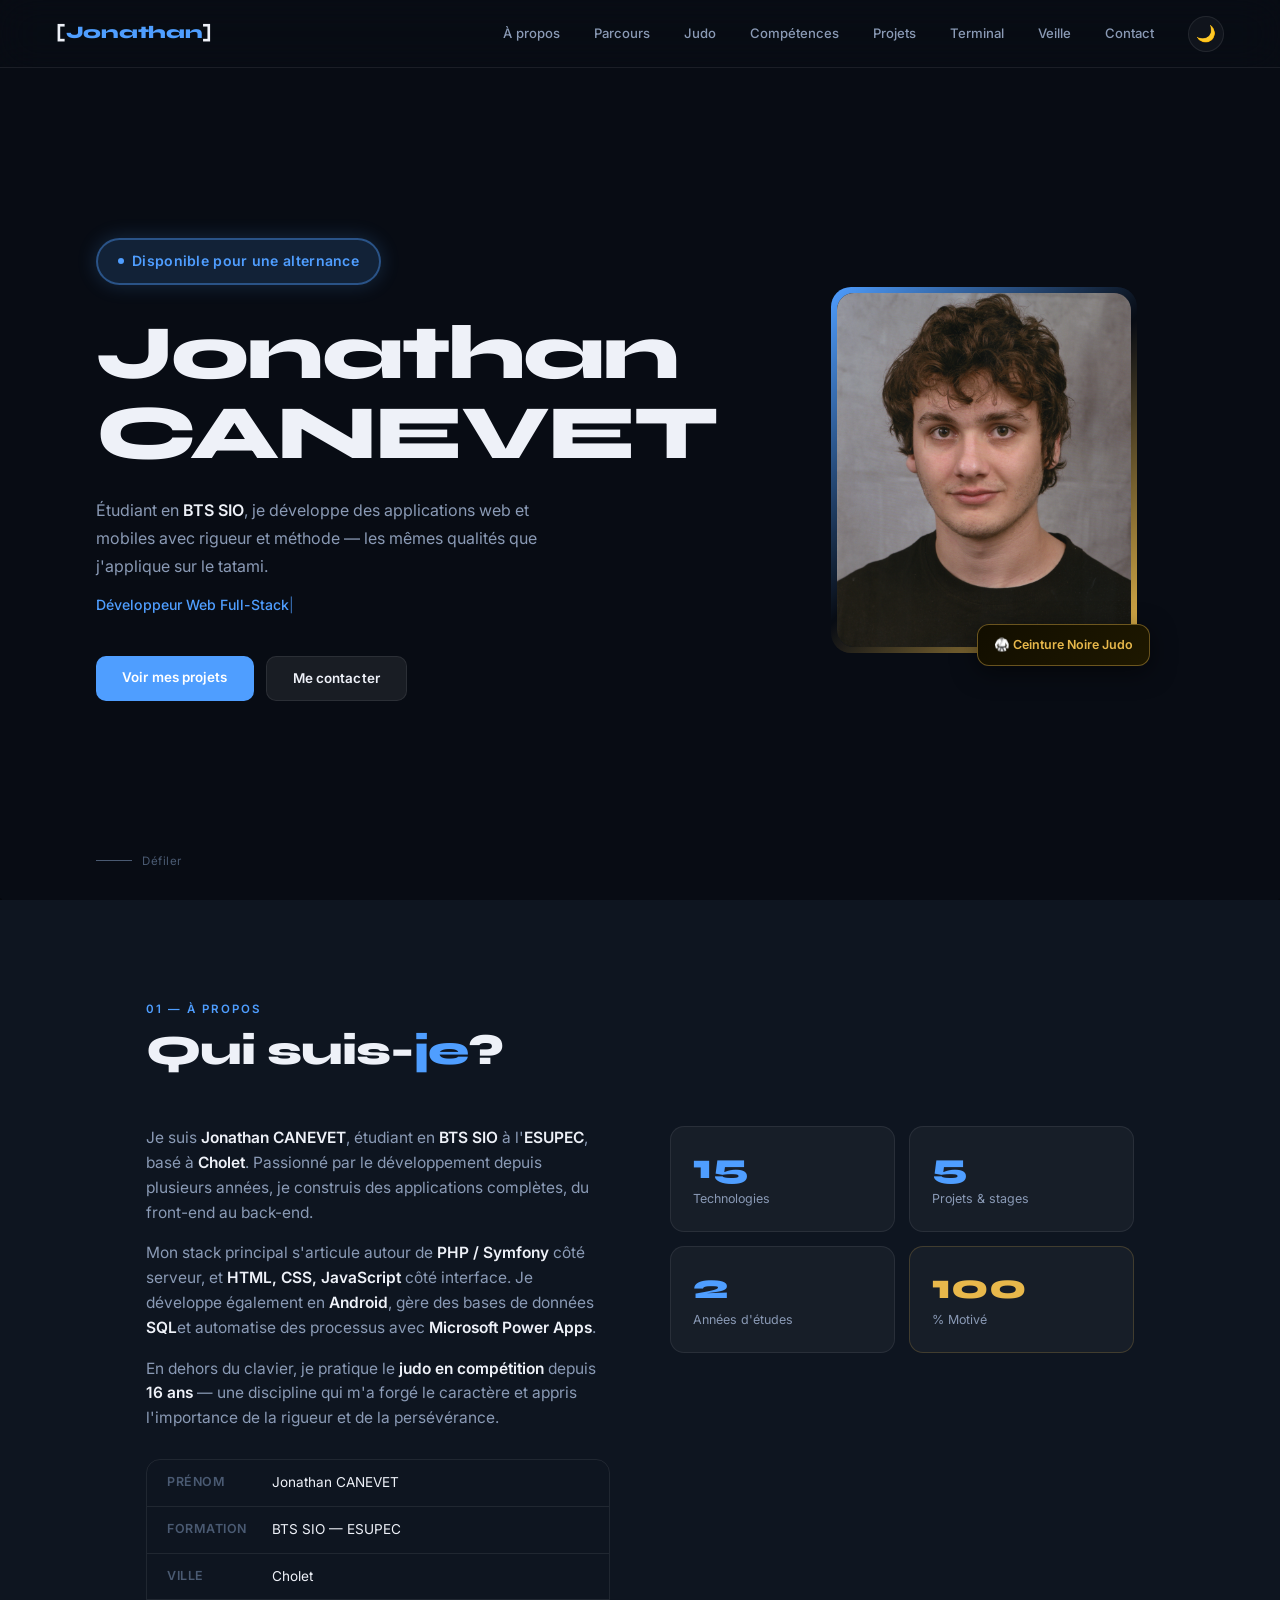
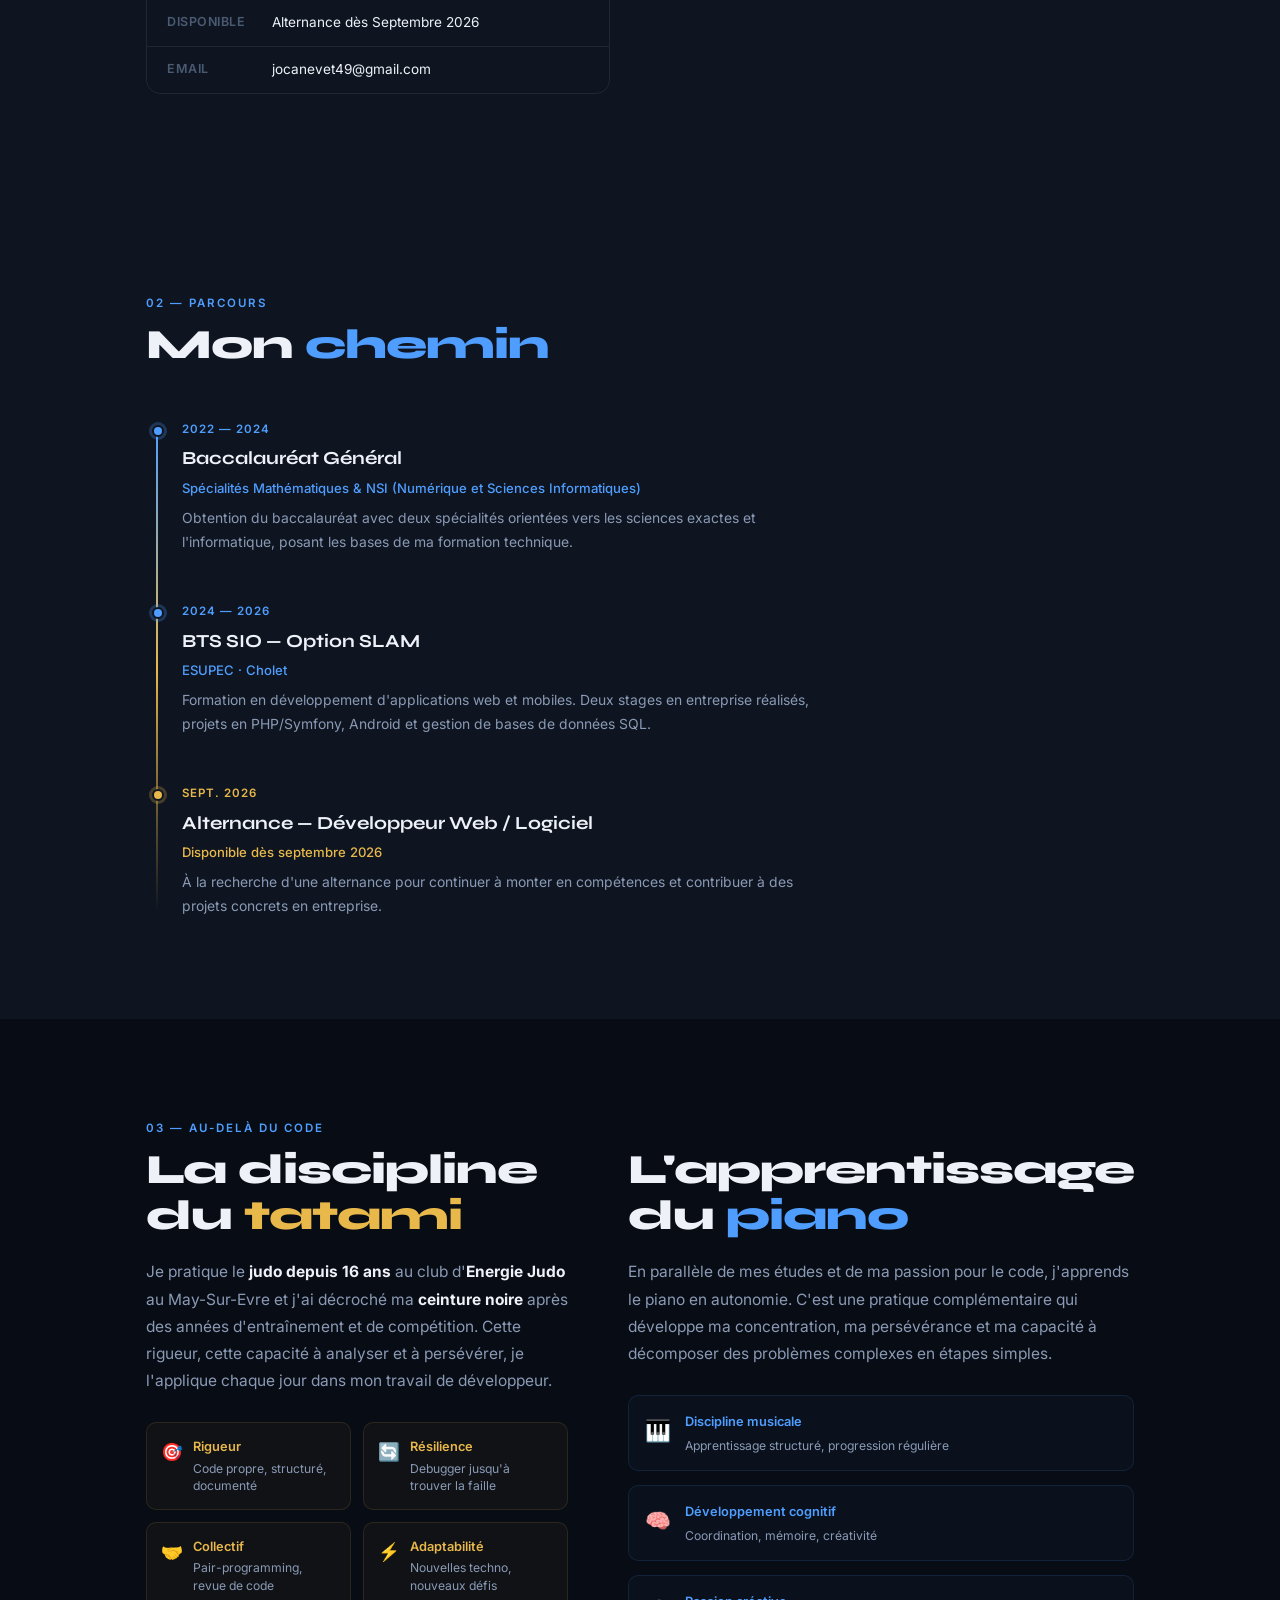
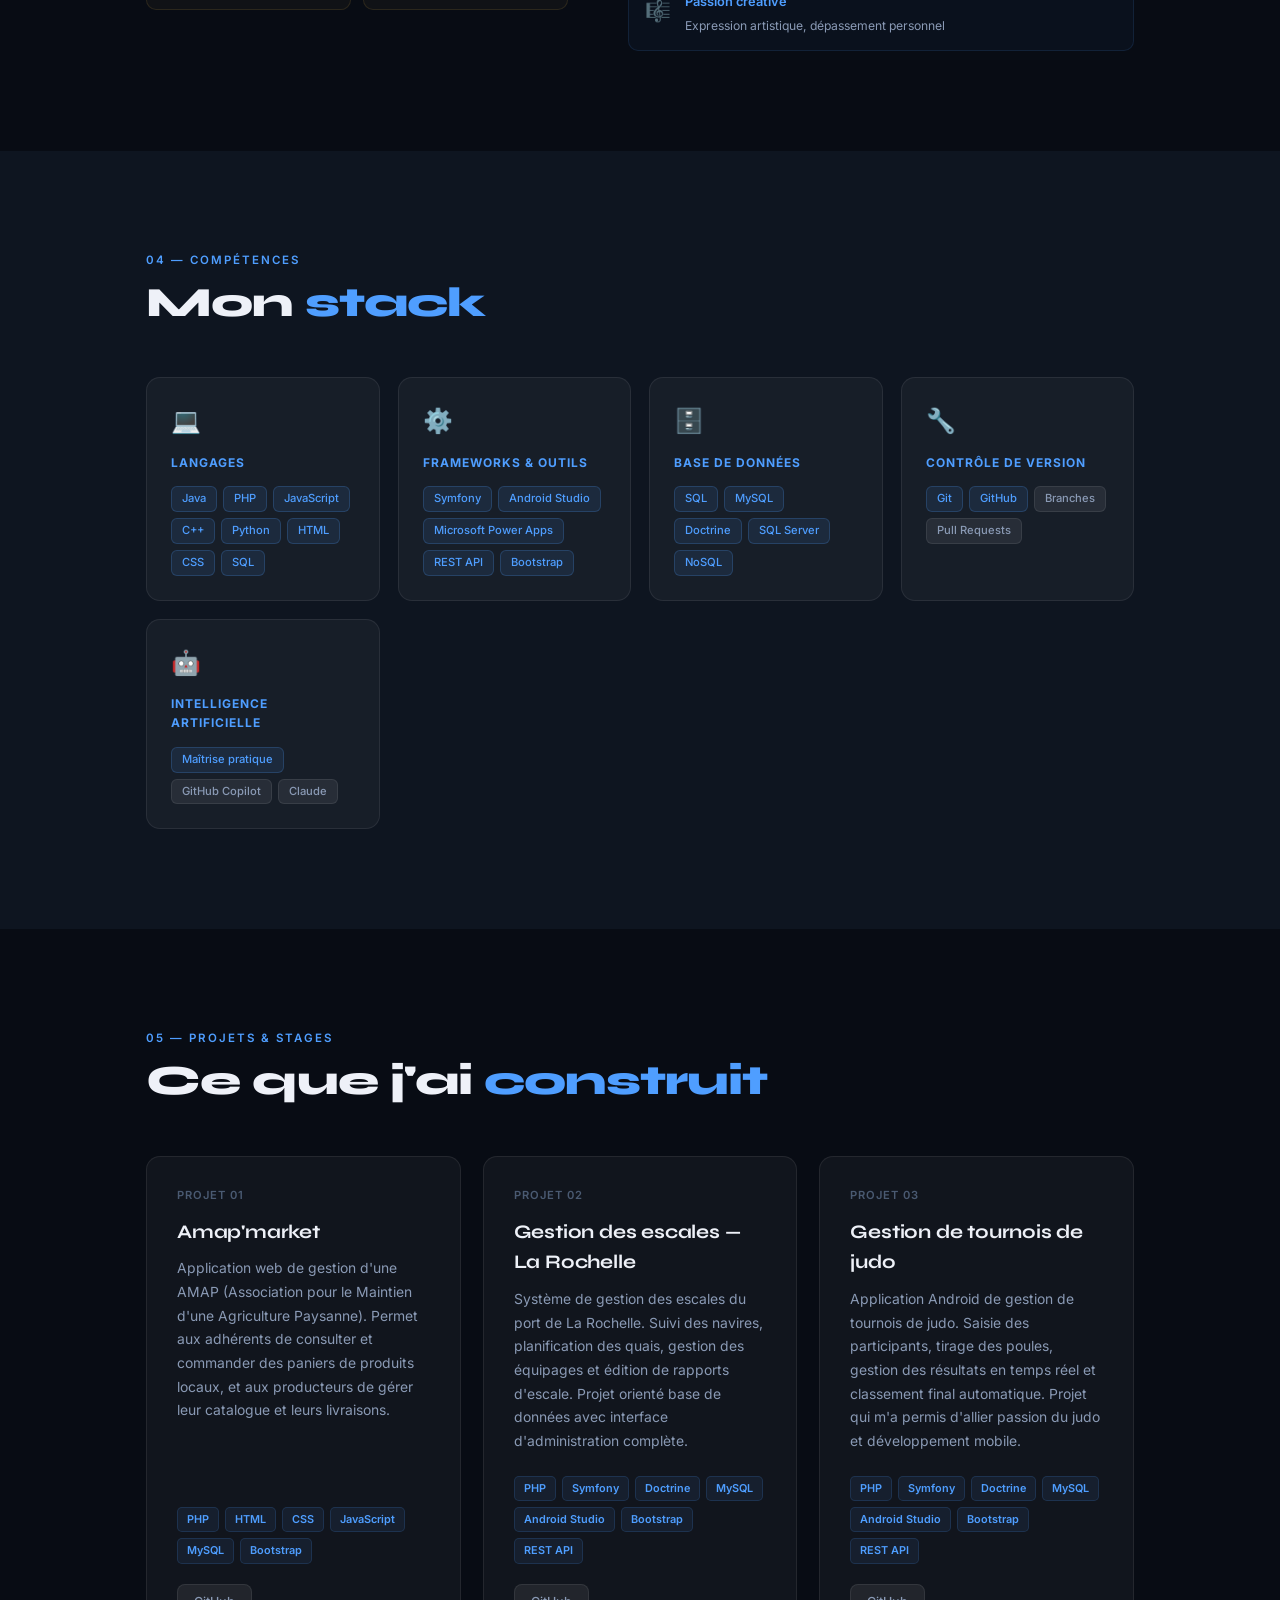
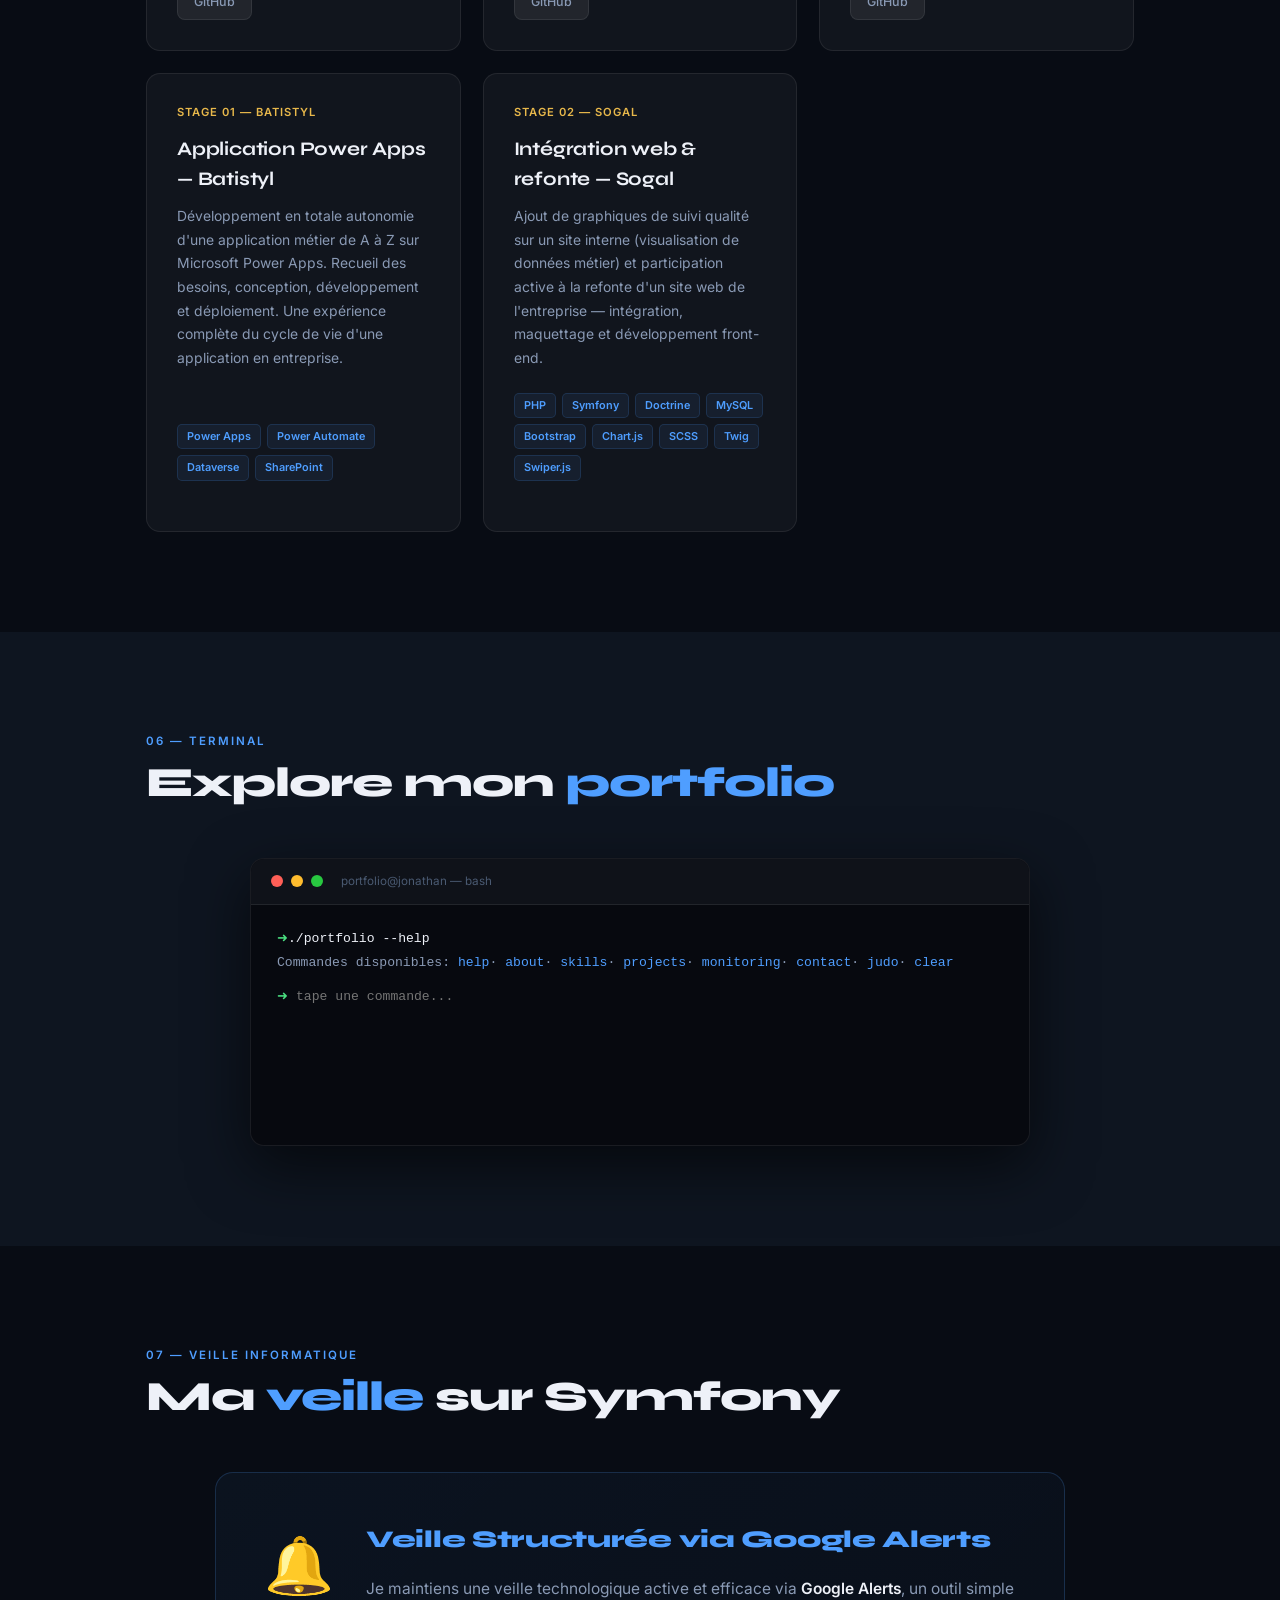
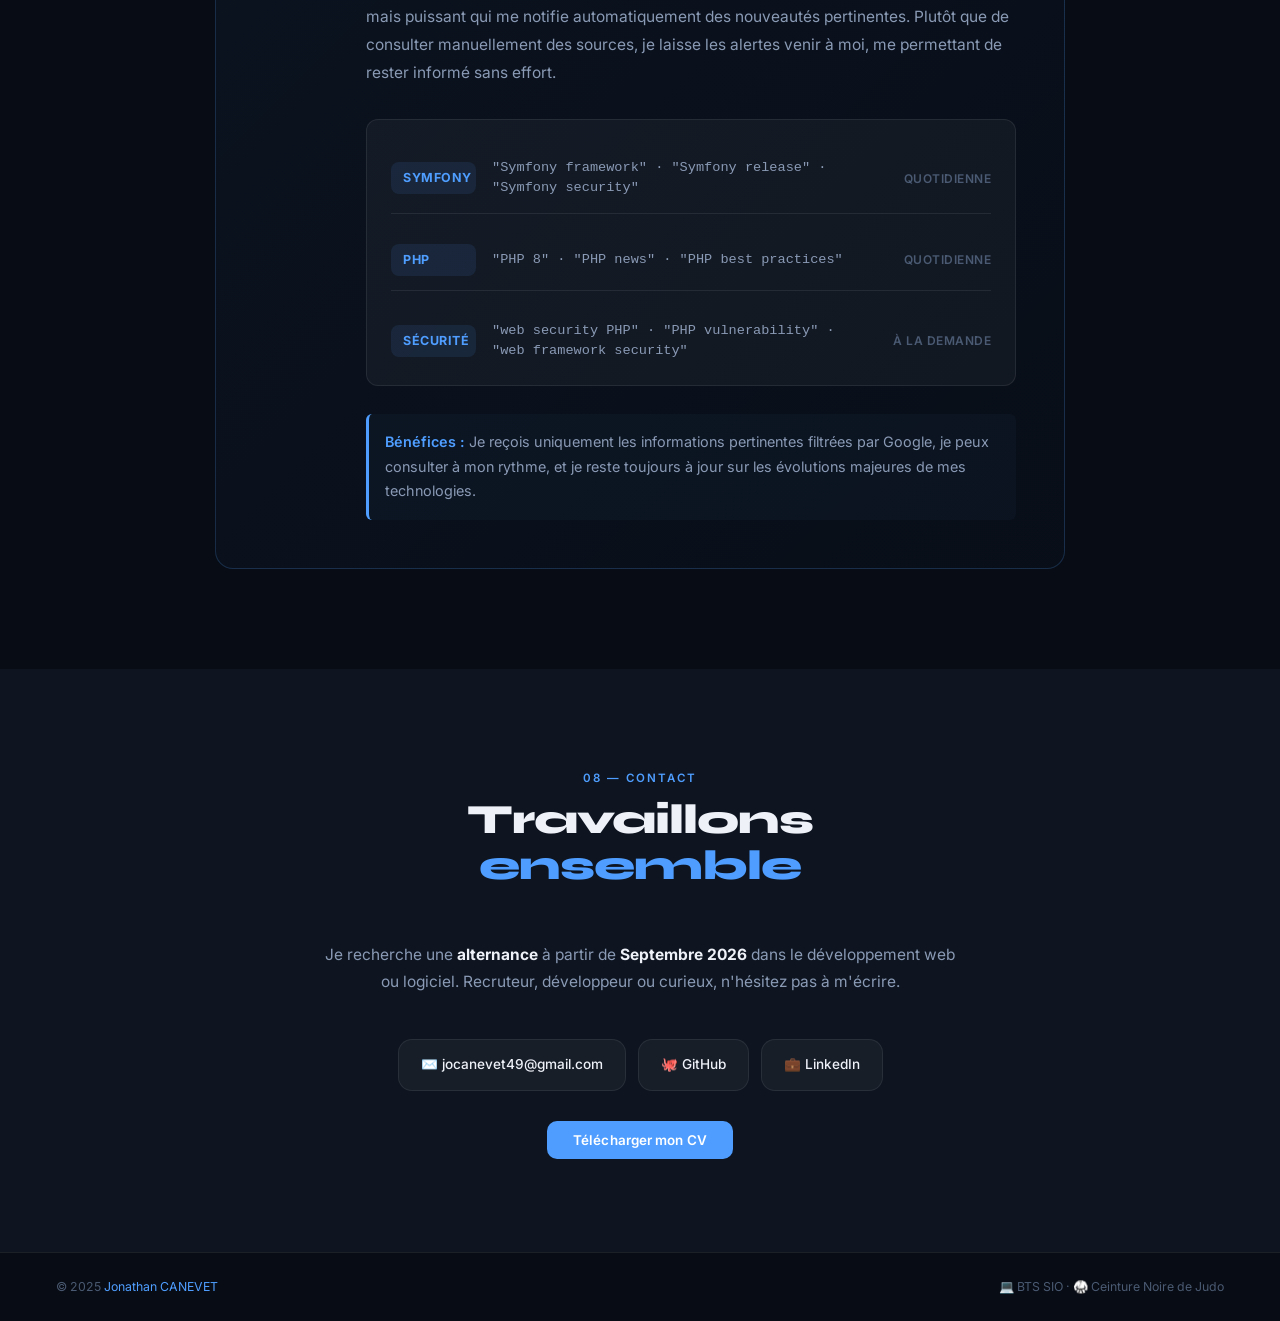
==== index.html @ 1fac6f50 "After Claude Code" ====
<!DOCTYPE html>
<html lang="fr" data-theme="dark">

<head>
    <meta charset="UTF-8" />
    <meta name="viewport" content="width=device-width, initial-scale=1.0" />
    <title>Jonathan CANEVET — Portfolio</title>
    <link href="https://fonts.googleapis.com/css2?family=Inter:wght@300;400;500;600&family=Syne:wght@600;700;800&display=swap" rel="stylesheet" />
    <link rel="stylesheet" href="style.css">
</head>

<body><canvas id="bg-canvas"></canvas>
    <!-- NAV -->
    <nav>
        <div class="nav-logo">[<em>Jonathan</em>]</div>
        <div class="nav-links"><a href="#about">À propos</a><a href="#parcours">Parcours</a><a href="#judo">Judo</a><a href="#skills">Compétences</a><a href="#projects">Projets</a><a href="#terminal">Terminal</a><a href="#veille">Veille</a><a href="#contact">Contact</a><button id="theme-btn" title="Changer le thème">🌙</button></div>
    </nav>
    <!-- HERO -->
    <section id="hero">
        <div class="hero-left">
            <div class="hero-badge"><span class="badge-dot"></span>Disponible pour une alternance </div>
            <h1 class="hero-name">Jonathan<br>CANEVET</h1>
            <p class="hero-desc">Étudiant en <strong>BTS SIO</strong>, je développe des applications web et mobiles avec rigueur et méthode — les mêmes qualités que j'applique sur le tatami.
            </p>
            <p class="hero-role"><span id="typewriter"></span><span style="color:var(--accent);opacity:.7">|</span></p>
            <div class="hero-cta"><a href="#projects" class="btn btn-primary">Voir mes projets</a><a href="#contact" class="btn btn-ghost">Me contacter</a></div>
        </div>
        <div class="hero-right">
            <div class="photo-frame">
                <div class="photo-glow"></div>
                <div class="photo-inner">
                    <img src="photo_index.png" alt="Jonathan CANEVET" style="width:100%; height:100%; object-fit:cover; border-radius:14px;">
                </div>
                <div class="judo-float">
                    <span class="judo-float-text">🥋 Ceinture Noire Judo</span>
                </div>
            </div>
        </div>
        <div class="hero-scroll">
            <div class="scroll-bar"></div><span>Défiler</span></div>
    </section>
    <!-- ABOUT -->
    <section id="about">
        <div class="section-wrap">
            <p class="s-label reveal">01 — À propos</p>
            <h2 class="s-title reveal">Qui suis-<em>je</em>?</h2>
            <div class="about-grid">
                <div class="about-text reveal">
                    <p>Je suis <strong>Jonathan CANEVET</strong>, étudiant en <strong>BTS SIO</strong> à l'<strong>ESUPEC</strong>, basé à <strong>Cholet</strong>. Passionné par le développement depuis plusieurs années, je construis des applications complètes,
                        du front-end au back-end. </p>
                    <p>Mon stack principal s'articule autour de <strong>PHP / Symfony</strong> côté serveur, et <strong>HTML, CSS, JavaScript</strong> côté interface. Je développe également en
                        <strong>Android</strong>, gère des bases de données <strong>SQL</strong>et automatise des processus avec <strong>Microsoft Power Apps</strong>. </p>
                    <p>En dehors du clavier, je pratique le <strong>judo en compétition</strong> depuis <strong>16 ans</strong> — une discipline qui m'a forgé le caractère et appris l'importance de la rigueur et de la persévérance. </p>
                    <div class="info-table">
                        <div class="info-row"><span class="info-k">Prénom</span><span class="info-v">Jonathan CANEVET</span></div>
                        <div class="info-row"><span class="info-k">Formation</span><span class="info-v">BTS SIO — ESUPEC</span></div>
                        <div class="info-row"><span class="info-k">Ville</span><span class="info-v">Cholet</span></div>
                        <div class="info-row"><span class="info-k">Disponible</span><span class="info-v">Alternance dès Septembre 2026</span></div>
                        <div class="info-row"><span class="info-k">Email</span><span class="info-v">jocanevet49@gmail.com</span></div>
                    </div>
                </div>
                <div class="stats-grid reveal d2">
                    <div class="stat-card">
                        <div class="stat-n" data-count="15">0</div>
                        <div class="stat-l">Technologies</div>
                    </div>
                    <div class="stat-card">
                        <div class="stat-n" data-count="5">0</div>
                        <div class="stat-l">Projets & stages</div>
                    </div>
                    <div class="stat-card">
                        <div class="stat-n" data-count="2">0</div>
                        <div class="stat-l">Années d'études</div>
                    </div>
                    <div class="stat-card" style="border-color:rgba(232,184,75,.2)">
                        <div class="stat-n" style="color:var(--judo)" data-count="100">0</div>
                        <div class="stat-l">% Motivé</div>
                    </div>
                </div>
            </div>
        </div>
    </section>
    <!-- PARCOURS -->
    <section id="parcours">
        <div class="section-wrap">
            <p class="s-label reveal">02 — Parcours</p>
            <h2 class="s-title reveal">Mon <em>chemin</em></h2>
            <div class="timeline">
                <div class="tl-item reveal">
                    <div class="tl-dot"></div>
                    <div class="tl-date">2022 — 2024</div>
                    <div class="tl-content">
                        <div class="tl-title">Baccalauréat Général</div>
                        <div class="tl-sub">Spécialités Mathématiques &amp; NSI (Numérique et Sciences Informatiques)</div>
                        <div class="tl-desc">Obtention du baccalauréat avec deux spécialités orientées vers les sciences exactes et l'informatique, posant les bases de ma formation technique.</div>
                    </div>
                </div>
                <div class="tl-item reveal d1">
                    <div class="tl-dot"></div>
                    <div class="tl-date">2024 — 2026</div>
                    <div class="tl-content">
                        <div class="tl-title">BTS SIO — Option SLAM</div>
                        <div class="tl-sub">ESUPEC · Cholet</div>
                        <div class="tl-desc">Formation en développement d'applications web et mobiles. Deux stages en entreprise réalisés, projets en PHP/Symfony, Android et gestion de bases de données SQL.</div>
                    </div>
                </div>
                <div class="tl-item reveal d2">
                    <div class="tl-dot tl-dot-future"></div>
                    <div class="tl-date">Sept. 2026</div>
                    <div class="tl-content">
                        <div class="tl-title">Alternance — Développeur Web / Logiciel</div>
                        <div class="tl-sub">Disponible dès septembre 2026</div>
                        <div class="tl-desc">À la recherche d'une alternance pour continuer à monter en compétences et contribuer à des projets concrets en entreprise.</div>
                    </div>
                </div>
            </div>
        </div>
    </section>
    <!-- JUDO -->
    <section id="judo">
        <div class="section-wrap">
            <p class="s-label reveal">03 — Au-delà du code</p>
            <div class="judo-grid">
                <div class="reveal">
                    <h2 class="s-title judo-s-title" style="margin-bottom:20px">La discipline<br>du <em>tatami</em></h2>
                    <p class="judo-desc">Je pratique le <strong>judo depuis 16 ans </strong>au club d'<strong>Energie Judo</strong> au May-Sur-Evre et j'ai décroché ma <strong>ceinture noire</strong> après des années d'entraînement et de compétition. Cette rigueur, cette capacité à analyser
                        et à persévérer, je l'applique chaque jour dans mon travail de développeur.
                    </p>
                    <div class="values-grid">
                        <div class="value-card"><span class="v-ico">🎯</span>
                            <div>
                                <div class="v-title">Rigueur</div>
                                <div class="v-text">Code propre, structuré, documenté
                                </div>
                            </div>
                        </div>
                        <div class="value-card"><span class="v-ico">🔄</span>
                            <div>
                                <div class="v-title">Résilience</div>
                                <div class="v-text">Debugger jusqu'à trouver la faille</div>
                            </div>
                        </div>
                        <div class="value-card"><span class="v-ico">🤝</span>
                            <div>
                                <div class="v-title">Collectif</div>
                                <div class="v-text">Pair-programming, revue de code</div>
                            </div>
                        </div>
                        <div class="value-card"><span class="v-ico">⚡</span>
                            <div>
                                <div class="v-title">Adaptabilité</div>
                                <div class="v-text">Nouvelles techno, nouveaux défis</div>
                            </div>
                        </div>
                    </div>
                </div>
                <div class="reveal d1">
                    <h3 class="piano-s-title">L'apprentissage<br>du <em>piano</em></h3>
                    <p class="piano-desc">En parallèle de mes études et de ma passion pour le code, j'apprends le piano en autonomie. C'est une pratique complémentaire qui développe ma concentration, ma persévérance et ma capacité à décomposer des problèmes complexes en étapes simples.</p>
                    <div class="piano-benefits">
                        <div class="piano-item">
                            <span class="piano-emoji">🎹</span>
                            <div>
                                <div class="piano-item-title">Discipline musicale</div>
                                <div class="piano-item-text">Apprentissage structuré, progression régulière</div>
                            </div>
                        </div>
                        <div class="piano-item">
                            <span class="piano-emoji">🧠</span>
                            <div>
                                <div class="piano-item-title">Développement cognitif</div>
                                <div class="piano-item-text">Coordination, mémoire, créativité</div>
                            </div>
                        </div>
                        <div class="piano-item">
                            <span class="piano-emoji">🎼</span>
                            <div>
                                <div class="piano-item-title">Passion créative</div>
                                <div class="piano-item-text">Expression artistique, dépassement personnel</div>
                            </div>
                        </div>
                    </div>
                </div>
            </div>
        </div>
    </section>
    <!-- SKILLS -->
    <section id="skills">
        <div class="section-wrap">
            <p class="s-label reveal">04 — Compétences</p>
            <h2 class="s-title reveal">Mon <em>stack</em></h2>
            <div class="skills-grid">
                <div class="skill-card reveal">
                    <div class="skill-icon">💻</div>
                    <div class="skill-name">Langages</div>
                    <div class="tags"><span class="tag hi">Java</span><span class="tag hi">PHP</span><span class="tag hi">JavaScript</span><span class="tag hi">C++</span><span class="tag hi">Python</span><span class="tag hi">HTML</span><span class="tag hi">CSS</span><span class="tag hi">SQL</span></div>
                </div>
                <div class="skill-card reveal d1">
                    <div class="skill-icon">⚙️</div>
                    <div class="skill-name">Frameworks & Outils</div>
                    <div class="tags"><span class="tag hi">Symfony</span><span class="tag hi">Android Studio</span><span class="tag hi">Microsoft Power Apps</span><span class="tag hi">REST API</span><span class="tag hi">Bootstrap</span></div>
                </div>
                <div class="skill-card reveal d2">
                    <div class="skill-icon">🗄️</div>
                    <div class="skill-name">Base de données</div>
                    <div class="tags"><span class="tag hi">SQL</span><span class="tag hi">MySQL</span><span class="tag hi">Doctrine</span><span class="tag hi">SQL Server</span><span class="tag hi">NoSQL</span></div>
                </div>
                <div class="skill-card reveal">
                    <div class="skill-icon">🔧</div>
                    <div class="skill-name">Contrôle de version</div>
                    <div class="tags"><span class="tag hi">Git</span><span class="tag hi">GitHub</span><span class="tag">Branches</span><span class="tag">Pull Requests</span></div>
                </div>
                <div class="skill-card reveal d1">
                    <div class="skill-icon">🤖</div>
                    <div class="skill-name">Intelligence Artificielle</div>
                    <div class="tags"><span class="tag hi">Maîtrise pratique</span><span class="tag">GitHub Copilot</span><span class="tag">Claude</span></div>
                </div>
            </div>
        </div>
    </section>
    <!-- PROJECTS -->
    <section id="projects">
        <div class="section-wrap">
            <p class="s-label reveal">05 — Projets & Stages</p>
            <h2 class="s-title reveal">Ce que j'ai <em>construit</em></h2>
            <div class="projects-grid">
                <div class="proj-card reveal">
                    <div class="proj-idx">Projet 01</div>
                    <h3 class="proj-title">Amap'market</h3>
                    <p class="proj-desc">Application web de gestion d'une AMAP (Association pour le Maintien d'une Agriculture Paysanne). Permet aux adhérents de consulter et commander des paniers de produits locaux, et aux producteurs de gérer leur catalogue et leurs livraisons.</p>
                    <div class="proj-stack"><span class="proj-tag">PHP</span><span class="proj-tag">HTML</span><span class="proj-tag">CSS</span><span class="proj-tag">JavaScript</span><span class="proj-tag">MySQL</span><span class="proj-tag">Bootstrap</span></div>
                    <div class="proj-links"><a href="https://github.com/Ewen-Evin/AMAPMarket" target="_blank" class="p-link">GitHub</a></div>
                </div>
                <div class="proj-card reveal d1">
                    <div class="proj-idx">Projet 02</div>
                    <h3 class="proj-title">Gestion des escales — La Rochelle</h3>
                    <p class="proj-desc">Système de gestion des escales du port de La Rochelle. Suivi des navires, planification des quais, gestion des équipages et édition de rapports d'escale. Projet orienté base de données avec interface d'administration complète.</p>
                    <div class="proj-stack"><span class="proj-tag">PHP</span><span class="proj-tag">Symfony</span><span class="proj-tag">Doctrine</span><span class="proj-tag">MySQL</span><span class="proj-tag">Android Studio</span><span class="proj-tag">Bootstrap</span><span class="proj-tag">REST API</span></div>
                    <div class="proj-links"><a href="https://github.com/azevan230/PPE3" target="_blank" class="p-link">GitHub</a></div>
                </div>
                <div class="proj-card reveal d2">
                    <div class="proj-idx">Projet 03</div>
                    <h3 class="proj-title">Gestion de tournois de judo</h3>
                    <p class="proj-desc">Application Android de gestion de tournois de judo. Saisie des participants, tirage des poules, gestion des résultats en temps réel et classement final automatique. Projet qui m'a permis d'allier passion du judo et développement mobile.</p>
                    <div class="proj-stack"><span class="proj-tag">PHP</span><span class="proj-tag">Symfony</span><span class="proj-tag">Doctrine</span><span class="proj-tag">MySQL</span><span class="proj-tag">Android Studio</span><span class="proj-tag">Bootstrap</span><span class="proj-tag">REST API</span></div>
                    <div class="proj-links"><a href="https://github.com/dootod/tournois-app-web" target="_blank" class="p-link">GitHub</a></div>
                </div>
                <div class="proj-card reveal stage-card">
                    <div class="proj-idx stage-badge">Stage 01 — Batistyl</div>
                    <h3 class="proj-title">Application Power Apps — Batistyl</h3>
                    <p class="proj-desc">Développement en totale autonomie d'une application métier de A à Z sur Microsoft Power Apps. Recueil des besoins, conception, développement et déploiement. Une expérience complète du cycle de vie d'une application en entreprise.</p>
                    <div class="proj-stack"><span class="proj-tag">Power Apps</span><span class="proj-tag">Power Automate</span><span class="proj-tag">Dataverse</span><span class="proj-tag">SharePoint</span></div>
                </div>
                <div class="proj-card reveal d1 stage-card">
                    <div class="proj-idx stage-badge">Stage 02 — Sogal</div>
                    <h3 class="proj-title">Intégration web & refonte — Sogal</h3>
                    <p class="proj-desc">Ajout de graphiques de suivi qualité sur un site interne (visualisation de données métier) et participation active à la refonte d'un site web de l'entreprise — intégration, maquettage et développement front-end.</p>
                    <div class="proj-stack"><span class="proj-tag">PHP</span><span class="proj-tag">Symfony</span><span class="proj-tag">Doctrine</span><span class="proj-tag">MySQL</span><span class="proj-tag">Bootstrap</span><span class="proj-tag">Chart.js</span><span class="proj-tag">SCSS</span><span class="proj-tag">Twig</span><span class="proj-tag">Swiper.js</span></div>
                </div>
            </div>
        </div>
    </section>
    <!-- TERMINAL -->
    <section id="terminal">
        <div class="section-wrap">
            <p class="s-label reveal">06 — Terminal</p>
            <h2 class="s-title reveal">Explore mon <em>portfolio</em></h2>
            <div class="term-window reveal">
                <div class="term-bar">
                    <div class="tdot r"></div>
                    <div class="tdot y"></div>
                    <div class="tdot g"></div><span class="tbar-title">portfolio@jonathan — bash</span></div>
                <div class="term-body" id="term-body">
                    <div class="tl"><span class="tp">➜</span><span class="tc">./portfolio --help</span></div>
                    <div class="tl to">Commandes disponibles: <span class="tk">help</span>· <span class="tk">about</span>· <span class="tk">skills</span>· <span class="tk">projects</span>· <span class="tk">monitoring</span>· <span class="tk">contact</span>· <span class="tk">judo</span>· <span class="tk">clear</span></div>
                    <div id="term-out"></div>
                    <div class="term-input-row"><span class="tp">➜</span><input id="term-input" type="text" placeholder="tape une commande..." autocomplete="off" spellcheck="false" /></div>
                </div>
            </div>
        </div>
    </section>

    <!-- VEILLE -->
    <section id="veille">
        <div class="section-wrap">
            <p class="s-label reveal">07 — Veille Informatique</p>
            <h2 class="s-title reveal">Ma <em>veille</em> sur Symfony</h2>
            <div class="veille-container">
                <div class="veille-content reveal">
                    <div class="veille-card">
                        <div class="veille-icon">🔔</div>
                        <div class="veille-main">
                            <h3 class="veille-title">Veille Structurée via Google Alerts</h3>
                            <p class="veille-description">Je maintiens une veille technologique active et efficace via <strong>Google Alerts</strong>, un outil simple mais puissant qui me notifie automatiquement des nouveautés pertinentes. Plutôt que de consulter manuellement des sources, je laisse les alertes venir à moi, me permettant de rester informé sans effort.</p>

                            <div class="alerts-list">
                                <div class="alert-item">
                                    <span class="alert-badge">Symfony</span>
                                    <span class="alert-term">"Symfony framework" · "Symfony release" · "Symfony security"</span>
                                    <span class="alert-freq">Quotidienne</span>
                                </div>
                                <div class="alert-item">
                                    <span class="alert-badge">PHP</span>
                                    <span class="alert-term">"PHP 8" · "PHP news" · "PHP best practices"</span>
                                    <span class="alert-freq">Quotidienne</span>
                                </div>
                                <div class="alert-item">
                                    <span class="alert-badge">Sécurité</span>
                                    <span class="alert-term">"web security PHP" · "PHP vulnerability" · "web framework security"</span>
                                    <span class="alert-freq">À la demande</span>
                                </div>
                            </div>

                            <p class="veille-benefit"><strong>Bénéfices :</strong> Je reçois uniquement les informations pertinentes filtrées par Google, je peux consulter à mon rythme, et je reste toujours à jour sur les évolutions majeures de mes technologies.</p>
                        </div>
                    </div>
                </div>
            </div>
        </div>
    </section>

    <!-- CONTACT -->
    <section id="contact">
        <div class="section-wrap">
            <div class="contact-inner">
                <p class="s-label reveal">08 — Contact</p>
                <h2 class="s-title reveal">Travaillons <em>ensemble</em></h2>
                <p class="contact-lead reveal">Je recherche une <strong>alternance</strong> à partir de <strong>Septembre 2026</strong> dans le développement web ou logiciel. Recruteur, développeur ou curieux, n'hésitez pas à m'écrire. </p>
                <div class="contact-cards reveal"><a href="mailto:jocanevet49@gmail.com" class="c-card">✉️ jocanevet49@gmail.com</a><a href="https://github.com/jonathancanevet" target="_blank" class="c-card">🐙 GitHub</a><a href="https://www.linkedin.com/in/jonathan-canevet-a6398a3a8" target="_blank" class="c-card">💼 LinkedIn</a></div>
                <a href="CANEVET Jonathan.pdf" download class="btn btn-primary reveal">Télécharger mon CV</a>
            </div>
        </div>
    </section>
    <!-- FOOTER -->
    <footer>
        <div>© 2025 <em>Jonathan CANEVET</em></div>
        <div>💻 BTS SIO · 🥋 Ceinture Noire de Judo</div>
    </footer>
    <script src="script.js"></script>
</body>

</html>
---- style.css ----
:root {
    --bg: #080c14;
    --bg2: #0e1520;
    --surface: rgba(255, 255, 255, 0.04);
    --surface2: rgba(255, 255, 255, 0.07);
    --border: rgba(255, 255, 255, 0.08);
    --accent: #4f9eff;
    --accent2: #2979d8;
    --judo: #e8b84b;
    --judo2: #c49630;
    --text: #eef1f8;
    --text-2: #8a9ab5;
    --text-3: #4a5a72;
    --font: 'Inter', sans-serif;
    --font-disp: 'Syne', sans-serif;
    --radius: 14px;
    --shadow: 0 8px 32px rgba(0, 0, 0, 0.4);
}

[data-theme="light"] {
    --bg: #f8fafb;
    --bg2: #f0f3f8;
    --surface: rgba(79, 158, 255, 0.08);
    --surface2: rgba(79, 158, 255, 0.12);
    --border: rgba(79, 158, 255, 0.25);
    --text: #0a0f1f;
    --text-2: #384860;
    --text-3: #5a6f8a;
    --shadow: 0 8px 32px rgba(0, 0, 0, 0.12);
}

*,
*::before,
*::after {
    box-sizing: border-box;
    margin: 0;
    padding: 0;
}

html {
    scroll-behavior: smooth;
}

body {
    background: var(--bg);
    color: var(--text);
    font-family: var(--font);
    font-size: 16px;
    line-height: 1.6;
    overflow-x: hidden;
    transition: background .35s, color .35s;
}

 ::selection {
    background: var(--accent);
    color: #fff;
}

a {
    color: inherit;
    text-decoration: none;
}

 ::-webkit-scrollbar {
    width: 4px;
}

 ::-webkit-scrollbar-track {
    background: var(--bg);
}

 ::-webkit-scrollbar-thumb {
    background: var(--accent2);
    border-radius: 4px;
}


/* CANVAS */

#bg-canvas {
    position: fixed;
    inset: 0;
    pointer-events: none;
    z-index: 0;
    opacity: .3;
}


/* NAV */

nav {
    position: fixed;
    top: 0;
    left: 0;
    right: 0;
    z-index: 200;
    display: flex;
    align-items: center;
    justify-content: space-between;
    padding: 0 56px;
    height: 68px;
    background: rgba(8, 12, 20, .75);
    backdrop-filter: blur(20px);
    border-bottom: 1px solid var(--border);
    transition: background .35s;
}

[data-theme="light"] nav {
    background: rgba(245, 247, 252, .8);
}

.nav-logo {
    font-family: var(--font-disp);
    font-size: 1.1rem;
    font-weight: 800;
    color: var(--text);
    letter-spacing: -.3px;
}

.nav-logo em {
    color: var(--accent);
    font-style: normal;
}

.nav-links {
    display: flex;
    align-items: center;
    gap: 34px;
}

.nav-links a {
    font-size: .82rem;
    font-weight: 500;
    color: var(--text-2);
    transition: color .2s;
}

.nav-links a:hover {
    color: var(--text);
}

#theme-btn {
    width: 36px;
    height: 36px;
    border-radius: 50%;
    border: 1px solid var(--border);
    background: var(--surface);
    cursor: pointer;
    display: grid;
    place-items: center;
    font-size: 1rem;
    transition: background .2s, border-color .2s;
}

#theme-btn:hover {
    background: var(--surface2);
    border-color: var(--accent);
}


/* HERO */

#hero {
    min-height: 100vh;
    display: grid;
    grid-template-columns: 1fr 400px;
    align-items: center;
    gap: 60px;
    padding: 100px 56px 60px;
    max-width: 1200px;
    margin: 0 auto;
    position: relative;
    z-index: 1;
}

.hero-left {
    display: flex;
    flex-direction: column;
    align-items: flex-start;
}

.hero-badge {
    display: inline-flex;
    align-items: center;
    gap: 8px;
    background: rgba(79, 158, 255, .15);
    border: 2px solid rgba(79, 158, 255, .4);
    border-radius: 100px;
    padding: 10px 20px;
    font-size: .88rem;
    font-weight: 600;
    color: var(--accent);
    margin-bottom: 28px;
    opacity: 0;
    animation: fadeUp .6s .1s forwards;
    box-shadow: 0 0 20px rgba(79, 158, 255, .2);
    letter-spacing: .3px;
}

.badge-dot {
    width: 6px;
    height: 6px;
    background: var(--accent);
    border-radius: 50%;
    animation: blink-dot 2s infinite;
}

.hero-name {
    font-family: var(--font-disp);
    font-size: clamp(3rem, 6vw, 5.5rem);
    font-weight: 800;
    line-height: 1.05;
    letter-spacing: -2px;
    margin-bottom: 22px;
    opacity: 0;
    animation: fadeUp .6s .25s forwards;
}

.hero-name .outline {
    color: transparent;
    -webkit-text-stroke: 1.5px var(--accent);
}

.hero-name .accent-fill {
    color: var(--accent);
    -webkit-text-stroke: 2.5px var(--judo);
    font-weight: 900;
    letter-spacing: -1px;
}

.hero-desc {
    font-size: 1rem;
    color: var(--text-2);
    max-width: 460px;
    line-height: 1.75;
    margin-bottom: 14px;
    opacity: 0;
    animation: fadeUp .6s .4s forwards;
}

.hero-desc strong {
    color: var(--text);
    font-weight: 600;
}

.hero-role {
    font-size: .88rem;
    color: var(--text-3);
    margin-bottom: 40px;
    opacity: 0;
    animation: fadeUp .6s .5s forwards;
}

#typewriter {
    color: var(--accent);
    font-weight: 500;
}

.hero-cta {
    display: flex;
    gap: 12px;
    flex-wrap: wrap;
    opacity: 0;
    animation: fadeUp .6s .6s forwards;
}

.btn {
    font-size: .84rem;
    font-weight: 600;
    padding: 11px 26px;
    border-radius: 10px;
    cursor: pointer;
    transition: all .22s;
    border: none;
    letter-spacing: .1px;
}

.btn-primary {
    background: var(--accent);
    color: #fff;
}

.btn-primary:hover {
    background: var(--accent2);
    transform: translateY(-2px);
    box-shadow: 0 4px 20px rgba(79, 158, 255, .3);
}

.btn-ghost {
    background: var(--surface2);
    color: var(--text);
    border: 1px solid var(--border);
}

.btn-ghost:hover {
    border-color: var(--accent);
    color: var(--accent);
    transform: translateY(-2px);
}


/* PHOTO */

.hero-right {
    display: flex;
    flex-direction: column;
    align-items: center;
    gap: 0;
    opacity: 0;
    animation: fadeUp .7s .3s forwards;
}

.photo-frame {
    position: relative;
    width: 300px;
    height: 360px;
}

.photo-glow {
    position: absolute;
    inset: -3px;
    border-radius: 20px;
    background: linear-gradient(135deg, var(--accent) 0%, transparent 50%, var(--judo) 100%);
    z-index: 0;
}

.photo-inner {
    position: absolute;
    inset: 3px;
    border-radius: 17px;
    overflow: hidden;
    background: var(--bg2);
    z-index: 1;
    display: flex;
    flex-direction: column;
    align-items: center;
    justify-content: center;
    gap: 10px;
}

.photo-icon {
    font-size: 2.5rem;
}

.photo-hint {
    font-size: .75rem;
    color: var(--text-3);
    text-align: center;
    line-height: 1.5;
}

.photo-hint code {
    display: block;
    margin-top: 6px;
    font-size: .68rem;
    color: var(--accent);
    background: rgba(79, 158, 255, .1);
    padding: 4px 10px;
    border-radius: 6px;
}


/* Judo floating badge */

.judo-float {
    position: absolute;
    bottom: -16px;
    right: -16px;
    z-index: 2;
    background: linear-gradient(135deg, #120e00, #1e1800);
    border: 1px solid rgba(232, 184, 75, .4);
    border-radius: 12px;
    padding: 10px 16px;
    display: flex;
    align-items: center;
    gap: 10px;
    box-shadow: 0 6px 24px rgba(0, 0, 0, .5);
}

.black-belt-svg {
    width: 32px;
    height: 10px;
}

.judo-float-text {
    font-size: .78rem;
    font-weight: 600;
    color: var(--judo);
}

.hero-scroll {
    position: absolute;
    bottom: 30px;
    left: 56px;
    display: flex;
    align-items: center;
    gap: 10px;
    font-size: .72rem;
    color: var(--text-3);
    letter-spacing: .5px;
    animation: pulse 2.5s infinite;
}

.scroll-bar {
    width: 36px;
    height: 1px;
    background: var(--text-3);
}


/* SECTION COMMONS */

.section-wrap {
    max-width: 1100px;
    margin: 0 auto;
    padding: 100px 56px;
    position: relative;
    z-index: 1;
}

.s-label {
    font-size: .72rem;
    font-weight: 600;
    letter-spacing: 2px;
    text-transform: uppercase;
    color: var(--accent);
    margin-bottom: 10px;
}

.s-title {
    font-family: var(--font-disp);
    font-size: clamp(1.8rem, 3.5vw, 2.6rem);
    font-weight: 800;
    letter-spacing: -1px;
    margin-bottom: 52px;
    line-height: 1.1;
}

.s-title em {
    font-style: normal;
    color: var(--accent);
}


/* ABOUT */

#about {
    background: var(--bg2);
}

.about-grid {
    display: grid;
    grid-template-columns: 1fr 1fr;
    gap: 60px;
    align-items: start;
}

.about-text p {
    color: var(--text-2);
    margin-bottom: 16px;
    font-size: .97rem;
}

.about-text p strong {
    color: var(--text);
    font-weight: 600;
}

.info-table {
    margin-top: 28px;
    border: 1px solid var(--border);
    border-radius: var(--radius);
    overflow: hidden;
}

.info-row {
    display: flex;
    padding: 12px 20px;
    border-bottom: 1px solid var(--border);
    font-size: .85rem;
}

.info-row:last-child {
    border-bottom: none;
}

.info-k {
    width: 105px;
    flex-shrink: 0;
    color: var(--text-3);
    font-size: .78rem;
    font-weight: 600;
    text-transform: uppercase;
    letter-spacing: .5px;
}

.info-v {
    color: var(--text);
}

.stats-grid {
    display: grid;
    grid-template-columns: 1fr 1fr;
    gap: 14px;
}

.stat-card {
    background: var(--surface);
    border: 1px solid var(--border);
    border-radius: var(--radius);
    padding: 22px;
    transition: border-color .25s, transform .25s;
}

.stat-card:hover {
    border-color: var(--accent);
    transform: translateY(-3px);
}

.stat-n {
    font-family: var(--font-disp);
    font-size: 2.2rem;
    font-weight: 800;
    color: var(--accent);
    line-height: 1;
    margin-bottom: 5px;
}

.stat-l {
    font-size: .78rem;
    color: var(--text-2);
}


/* JUDO SECTION */

#judo {
    background: var(--bg);
}

.judo-grid {
    display: grid;
    grid-template-columns: 1fr 1fr;
    gap: 60px;
    align-items: start;
}

.judo-grid > div {
    display: flex;
    flex-direction: column;
    justify-content: flex-start;
}

.judo-visual {
    display: none;
}

.judogi-container {
    width: 220px;
    filter: drop-shadow(0 12px 32px rgba(0, 0, 0, .6));
}

.belt-row {
    display: flex;
    flex-direction: column;
    align-items: center;
    gap: 8px;
}

.belt-bar {
    width: 190px;
    height: 26px;
    border-radius: 5px;
    background: linear-gradient(90deg, #0a0a0a, #1c1c1c 40%, #0a0a0a 70%, #050505);
    border: 1px solid #2a2a2a;
    position: relative;
    overflow: hidden;
}

.belt-bar::after {
    content: '';
    position: absolute;
    top: 50%;
    left: 50%;
    transform: translate(-50%, -50%);
    width: 75%;
    height: 1.5px;
    background: rgba(255, 255, 255, .05);
}

.belt-text {
    font-size: .73rem;
    font-weight: 700;
    letter-spacing: 2.5px;
    text-transform: uppercase;
    color: var(--judo);
}

.judo-s-label {
    color: var(--judo) !important;
}

.judo-s-title em {
    color: var(--judo);
}

.judo-desc {
    color: var(--text-2);
    font-size: .97rem;
    line-height: 1.75;
    margin-bottom: 28px;
}

.judo-desc strong {
    color: var(--text);
}

.values-grid {
    display: grid;
    grid-template-columns: 1fr 1fr;
    gap: 12px;
}

.value-card {
    background: rgba(232, 184, 75, .04);
    border: 1px solid rgba(232, 184, 75, .12);
    border-radius: 10px;
    padding: 14px;
    display: flex;
    align-items: flex-start;
    gap: 10px;
}

.v-ico {
    font-size: 1.1rem;
    flex-shrink: 0;
    margin-top: 1px;
}

.v-title {
    font-size: .8rem;
    font-weight: 600;
    color: var(--judo);
    margin-bottom: 2px;
}

.v-text {
    font-size: .76rem;
    color: var(--text-2);
    line-height: 1.45;
}


/* PIANO */

.piano-s-title {
    font-family: var(--font-disp);
    font-size: clamp(1.8rem, 3.5vw, 2.6rem);
    font-weight: 800;
    letter-spacing: -1px;
    margin-bottom: 20px;
    line-height: 1.1;
    color: var(--text);
}

.piano-s-title em {
    color: var(--accent);
    font-style: normal;
}

.piano-desc {
    color: var(--text-2);
    font-size: .97rem;
    line-height: 1.75;
    margin-bottom: 28px;
}

.piano-desc strong {
    color: var(--text);
    font-weight: 600;
}

.piano-benefits {
    display: flex;
    flex-direction: column;
    gap: 14px;
    flex: 1;
}

.piano-item {
    background: rgba(79, 158, 255, .04);
    border: 1px solid rgba(79, 158, 255, .12);
    border-radius: 10px;
    padding: 16px;
    display: flex;
    align-items: flex-start;
    gap: 14px;
    transition: all .25s;
}

.piano-item:hover {
    background: rgba(79, 158, 255, .08);
    border-color: rgba(79, 158, 255, .25);
    transform: translateX(4px);
}

.piano-emoji {
    font-size: 1.3rem;
    flex-shrink: 0;
    margin-top: 2px;
}

.piano-item-title {
    font-size: .8rem;
    font-weight: 600;
    color: var(--accent);
    margin-bottom: 4px;
}

.piano-item-text {
    font-size: .76rem;
    color: var(--text-2);
    line-height: 1.45;
}


/* SKILLS */

#skills {
    background: var(--bg2);
}

.skills-grid {
    display: grid;
    grid-template-columns: repeat(auto-fit, minmax(210px, 1fr));
    gap: 18px;
}

.skill-card {
    background: var(--surface);
    border: 1px solid var(--border);
    border-radius: var(--radius);
    padding: 24px;
    transition: transform .25s, border-color .25s, box-shadow .25s;
}

.skill-card:hover {
    transform: translateY(-5px);
    border-color: var(--accent);
    box-shadow: 0 10px 30px rgba(79, 158, 255, .1);
}

.skill-icon {
    font-size: 1.5rem;
    margin-bottom: 12px;
}

.skill-name {
    font-size: .75rem;
    font-weight: 700;
    letter-spacing: 1px;
    text-transform: uppercase;
    color: var(--accent);
    margin-bottom: 14px;
}

.tags {
    display: flex;
    flex-wrap: wrap;
    gap: 6px;
}

.tag {
    font-size: .7rem;
    font-weight: 500;
    padding: 3px 10px;
    border-radius: 6px;
    background: var(--surface2);
    border: 1px solid var(--border);
    color: var(--text-2);
    transition: all .18s;
}

.tag:hover {
    background: rgba(79, 158, 255, .1);
    border-color: rgba(79, 158, 255, .25);
    color: var(--accent);
}

.tag.hi {
    background: rgba(79, 158, 255, .1);
    border-color: rgba(79, 158, 255, .2);
    color: var(--accent);
}


/* PARCOURS TIMELINE */

#parcours {
    background: var(--bg2);
}

.timeline {
    position: relative;
    padding-left: 36px;
    margin-top: 40px;
}

.timeline::before {
    content: '';
    position: absolute;
    left: 10px;
    top: 6px;
    bottom: 6px;
    width: 2px;
    background: linear-gradient(180deg, var(--accent), var(--judo), transparent);
    border-radius: 2px;
}

.tl-item {
    position: relative;
    margin-bottom: 48px;
}

.tl-item:last-child {
    margin-bottom: 0;
}

.tl-dot {
    position: absolute;
    left: -30px;
    top: 5px;
    width: 12px;
    height: 12px;
    border-radius: 50%;
    background: var(--accent);
    border: 2px solid var(--bg2);
    box-shadow: 0 0 0 3px rgba(79, 158, 255, .25);
}

.tl-dot-future {
    background: var(--judo);
    box-shadow: 0 0 0 3px rgba(232, 184, 75, .25);
}

.tl-date {
    font-size: .72rem;
    font-weight: 600;
    letter-spacing: 1px;
    text-transform: uppercase;
    color: var(--accent);
    margin-bottom: 6px;
}

.tl-dot-future ~ .tl-date,
.tl-item:has(.tl-dot-future) .tl-date {
    color: var(--judo);
}

.tl-title {
    font-family: var(--font-disp);
    font-size: 1.15rem;
    font-weight: 700;
    color: var(--text-1);
    margin-bottom: 4px;
}

.tl-sub {
    font-size: .82rem;
    font-weight: 500;
    color: var(--accent);
    margin-bottom: 8px;
}

.tl-item:has(.tl-dot-future) .tl-sub {
    color: var(--judo);
}

.tl-desc {
    font-size: .87rem;
    color: var(--text-2);
    line-height: 1.7;
    max-width: 640px;
}

/* STAGE CARDS */

.stage-card {
    border-color: rgba(232, 184, 75, .2);
}

.stage-card::before {
    background: linear-gradient(90deg, var(--judo), var(--accent));
}

.stage-card:hover {
    border-color: rgba(232, 184, 75, .4);
}

.stage-badge {
    color: var(--judo) !important;
}

/* PROJECTS */

#projects {
    background: var(--bg);
}

.projects-grid {
    display: grid;
    grid-template-columns: repeat(auto-fit, minmax(310px, 1fr));
    gap: 22px;
}

.proj-card {
    background: var(--surface);
    border: 1px solid var(--border);
    border-radius: var(--radius);
    padding: 30px;
    display: flex;
    flex-direction: column;
    transition: transform .25s, border-color .25s, box-shadow .25s;
    position: relative;
    overflow: hidden;
}

.proj-card::before {
    content: '';
    position: absolute;
    top: 0;
    left: 0;
    right: 0;
    height: 3px;
    background: linear-gradient(90deg, var(--accent), var(--judo));
    transform: scaleX(0);
    transform-origin: left;
    transition: transform .4s;
}

.proj-card:hover {
    transform: translateY(-5px);
    border-color: rgba(79, 158, 255, .3);
    box-shadow: var(--shadow);
}

.proj-card:hover::before {
    transform: scaleX(1);
}

.proj-idx {
    font-size: .7rem;
    font-weight: 600;
    letter-spacing: 1px;
    color: var(--text-3);
    margin-bottom: 12px;
    text-transform: uppercase;
}

.proj-title {
    font-family: var(--font-disp);
    font-size: 1.2rem;
    font-weight: 700;
    margin-bottom: 10px;
    letter-spacing: -.2px;
}

.proj-desc {
    font-size: .87rem;
    color: var(--text-2);
    line-height: 1.7;
    flex: 1;
    margin-bottom: 22px;
}

.proj-stack {
    display: flex;
    flex-wrap: wrap;
    gap: 6px;
    margin-bottom: 20px;
}

.proj-tag {
    font-size: .68rem;
    font-weight: 600;
    padding: 3px 9px;
    border-radius: 5px;
    background: rgba(79, 158, 255, .08);
    border: 1px solid rgba(79, 158, 255, .16);
    color: var(--accent);
}

.proj-links {
    display: flex;
    gap: 9px;
}

.p-link {
    font-size: .78rem;
    font-weight: 500;
    padding: 7px 16px;
    border-radius: 8px;
    border: 1px solid var(--border);
    color: var(--text-2);
    background: var(--surface2);
    transition: all .2s;
}

.p-link:hover {
    border-color: var(--accent);
    color: var(--accent);
}


/* CONTACT */

#contact {
    background: var(--bg2);
}

.contact-inner {
    max-width: 640px;
    margin: 0 auto;
    text-align: center;
}

.contact-inner .s-label {
    text-align: center;
}

.contact-inner .s-title {
    text-align: center;
}

.contact-lead {
    color: var(--text-2);
    font-size: .97rem;
    line-height: 1.75;
    margin-bottom: 44px;
}

.contact-lead strong {
    color: var(--text);
}

.contact-cards {
    display: flex;
    flex-wrap: wrap;
    gap: 12px;
    justify-content: center;
    margin-bottom: 36px;
}

.c-card {
    display: flex;
    align-items: center;
    gap: 10px;
    background: var(--surface);
    border: 1px solid var(--border);
    border-radius: var(--radius);
    padding: 14px 22px;
    font-size: .85rem;
    font-weight: 500;
    color: var(--text);
    transition: all .22s;
}

.c-card:hover {
    border-color: var(--accent);
    color: var(--accent);
    transform: translateY(-3px);
    box-shadow: 0 6px 20px rgba(79, 158, 255, .1);
}


/* FOOTER */

footer {
    background: var(--bg);
    border-top: 1px solid var(--border);
    padding: 24px 56px;
    display: flex;
    justify-content: space-between;
    align-items: center;
    font-size: .77rem;
    color: var(--text-3);
    position: relative;
    z-index: 1;
}

footer em {
    color: var(--accent);
    font-style: normal;
}


/* REVEAL */

.reveal {
    opacity: 0;
    transform: translateY(22px);
    transition: opacity .6s ease, transform .6s ease;
}

.reveal.visible {
    opacity: 1;
    transform: translateY(0);
}

.d1 {
    transition-delay: .1s;
}

.d2 {
    transition-delay: .2s;
}

.d3 {
    transition-delay: .3s;
}


/* KEYFRAMES */

@keyframes fadeUp {
    from {
        opacity: 0;
        transform: translateY(16px);
    }
    to {
        opacity: 1;
        transform: translateY(0);
    }
}

@keyframes pulse {
    0%,
    100% {
        opacity: 1
    }
    50% {
        opacity: .4
    }
}

@keyframes blink-dot {
    0%,
    100% {
        opacity: 1;
        transform: scale(1)
    }
    50% {
        opacity: .4;
        transform: scale(.6)
    }
}


/* BELT CARD */

.belt-card {
    background: linear-gradient(135deg, #100d00, #1e1800);
    border: 1px solid rgba(232, 184, 75, .25);
    border-radius: 18px;
    padding: 28px;
    width: 100%;
    max-width: 340px;
    box-shadow: 0 12px 40px rgba(0, 0, 0, .5);
}

.belt-card-top {
    display: flex;
    align-items: center;
    gap: 14px;
    margin-bottom: 24px;
}

.belt-emoji {
    font-size: 2.2rem;
}

.belt-card-title {
    font-family: var(--font-disp);
    font-size: 1.3rem;
    font-weight: 800;
    color: var(--judo);
    letter-spacing: -.3px;
}

.belt-card-sub {
    font-size: .78rem;
    color: var(--text-2);
    margin-top: 2px;
}

.belt-visual-strip {
    width: 100%;
    height: 32px;
    background: linear-gradient(90deg, #080808, #1a1a1a 30%, #0d0d0d 60%, #050505);
    border-radius: 6px;
    border: 1px solid #252525;
    display: flex;
    align-items: center;
    justify-content: center;
    margin-bottom: 24px;
    position: relative;
    overflow: hidden;
}

.belt-visual-strip::before {
    content: '';
    position: absolute;
    inset: 0;
    background: repeating-linear-gradient(90deg, transparent, transparent 28px, rgba(255, 255, 255, .025) 28px, rgba(255, 255, 255, .025) 30px);
}

.belt-knot {
    width: 48px;
    height: 22px;
    background: linear-gradient(180deg, #1a1a1a, #0a0a0a);
    border: 1px solid #2a2a2a;
    border-radius: 4px;
    position: relative;
    z-index: 1;
    box-shadow: 0 2px 8px rgba(0, 0, 0, .6);
}

.belt-card-stats {
    display: flex;
    align-items: center;
    justify-content: space-around;
}

.b-stat {
    text-align: center;
}

.b-num {
    font-family: var(--font-disp);
    font-size: 1.4rem;
    font-weight: 800;
    color: var(--judo);
    display: block;
}

.b-lbl {
    font-size: .72rem;
    color: var(--text-2);
}

.b-divider {
    width: 1px;
    height: 32px;
    background: rgba(232, 184, 75, .15);
}


/* TERMINAL */

#terminal {
    background: var(--bg2);
}

.term-window {
    background: #07090f;
    border: 1px solid var(--border);
    border-radius: 14px;
    overflow: hidden;
    box-shadow: 0 20px 60px rgba(0, 0, 0, .6);
    max-width: 780px;
    margin: 0 auto;
}

.term-bar {
    background: #0f1219;
    padding: 13px 20px;
    display: flex;
    align-items: center;
    gap: 8px;
    border-bottom: 1px solid var(--border);
}

.tdot {
    width: 12px;
    height: 12px;
    border-radius: 50%;
}

.tdot.r {
    background: #ff5f57;
}

.tdot.y {
    background: #febc2e;
}

.tdot.g {
    background: #28c840;
}

.tbar-title {
    margin-left: 10px;
    font-size: .73rem;
    color: var(--text-3);
}

.term-body {
    padding: 22px 26px;
    min-height: 240px;
    max-height: 340px;
    overflow-y: auto;
    font-family: 'Courier New', monospace;
    font-size: .82rem;
    line-height: 1.8;
}

.term-body::-webkit-scrollbar {
    width: 3px;
}

.term-body::-webkit-scrollbar-thumb {
    background: var(--accent2);
}

.tl {
    margin-bottom: 1px;
}

.tp {
    color: #4ade80;
}

.tc {
    color: var(--text);
}

.to {
    color: var(--text-2);
}

.tk {
    color: var(--accent);
}

.tv {
    color: #c084fc;
}

.terr {
    color: #f87171;
}

.term-input-row {
    display: flex;
    align-items: center;
    gap: 8px;
    margin-top: 10px;
}

#term-input {
    flex: 1;
    background: none;
    border: none;
    outline: none;
    font-family: 'Courier New', monospace;
    font-size: .82rem;
    color: var(--text);
    caret-color: var(--accent);
}


/* VEILLE */

#veille {
    background: var(--bg);
}

.veille-container {
    display: flex;
    justify-content: center;
}

.veille-content {
    width: 100%;
    max-width: 850px;
}

.veille-card {
    background: linear-gradient(135deg, rgba(79, 158, 255, .05), rgba(79, 158, 255, .02));
    border: 1.5px solid rgba(79, 158, 255, .2);
    border-radius: 18px;
    padding: 48px;
    display: flex;
    gap: 32px;
    transition: all .3s;
}

.veille-card:hover {
    border-color: rgba(79, 158, 255, .35);
    box-shadow: 0 12px 48px rgba(79, 158, 255, .1);
}

.veille-icon {
    font-size: 3.5rem;
    flex-shrink: 0;
    animation: pulse 2.5s infinite;
}

.veille-main {
    flex: 1;
}

.veille-title {
    font-family: var(--font-disp);
    font-size: 1.5rem;
    font-weight: 800;
    color: var(--accent);
    margin-bottom: 16px;
    letter-spacing: -.3px;
}

.veille-description {
    font-size: .97rem;
    color: var(--text-2);
    line-height: 1.8;
    margin-bottom: 32px;
}

.veille-description strong {
    color: var(--text);
    font-weight: 600;
}

.alerts-list {
    display: flex;
    flex-direction: column;
    gap: 16px;
    margin-bottom: 28px;
    padding: 24px;
    background: var(--surface);
    border-radius: 12px;
    border: 1px solid var(--border);
}

.alert-item {
    display: grid;
    grid-template-columns: 85px 1fr 120px;
    gap: 16px;
    align-items: center;
    padding: 14px 0;
    border-bottom: 1px solid var(--border);
}

.alert-item:last-child {
    border-bottom: none;
    padding-bottom: 0;
}

.alert-badge {
    font-size: .78rem;
    font-weight: 700;
    text-transform: uppercase;
    color: var(--accent);
    background: rgba(79, 158, 255, .1);
    padding: 6px 12px;
    border-radius: 8px;
    letter-spacing: .5px;
    display: inline-block;
}

.alert-term {
    font-size: .85rem;
    color: var(--text-2);
    font-family: 'Courier New', monospace;
    line-height: 1.5;
}

.alert-freq {
    font-size: .75rem;
    font-weight: 600;
    color: var(--text-3);
    text-align: right;
    text-transform: uppercase;
    letter-spacing: .5px;
}

.veille-benefit {
    font-size: .9rem;
    color: var(--text-2);
    line-height: 1.7;
    padding: 16px;
    background: rgba(79, 158, 255, .03);
    border-left: 3px solid var(--accent);
    border-radius: 6px;
}

.veille-benefit strong {
    color: var(--accent);
    font-weight: 600;
}


/* RESPONSIVE */

@media(max-width:900px) {
    nav {
        padding: 0 20px;
    }
    .nav-links a {
        display: none;
    }
    #hero {
        grid-template-columns: 1fr;
        padding: 100px 20px 60px;
    }
    .hero-right {
        display: none;
    }
    .about-grid,
    .judo-grid {
        grid-template-columns: 1fr;
    }
    .section-wrap {
        padding: 72px 20px;
    }
    footer {
        flex-direction: column;
        gap: 8px;
        padding: 20px;
        text-align: center;
    }
}
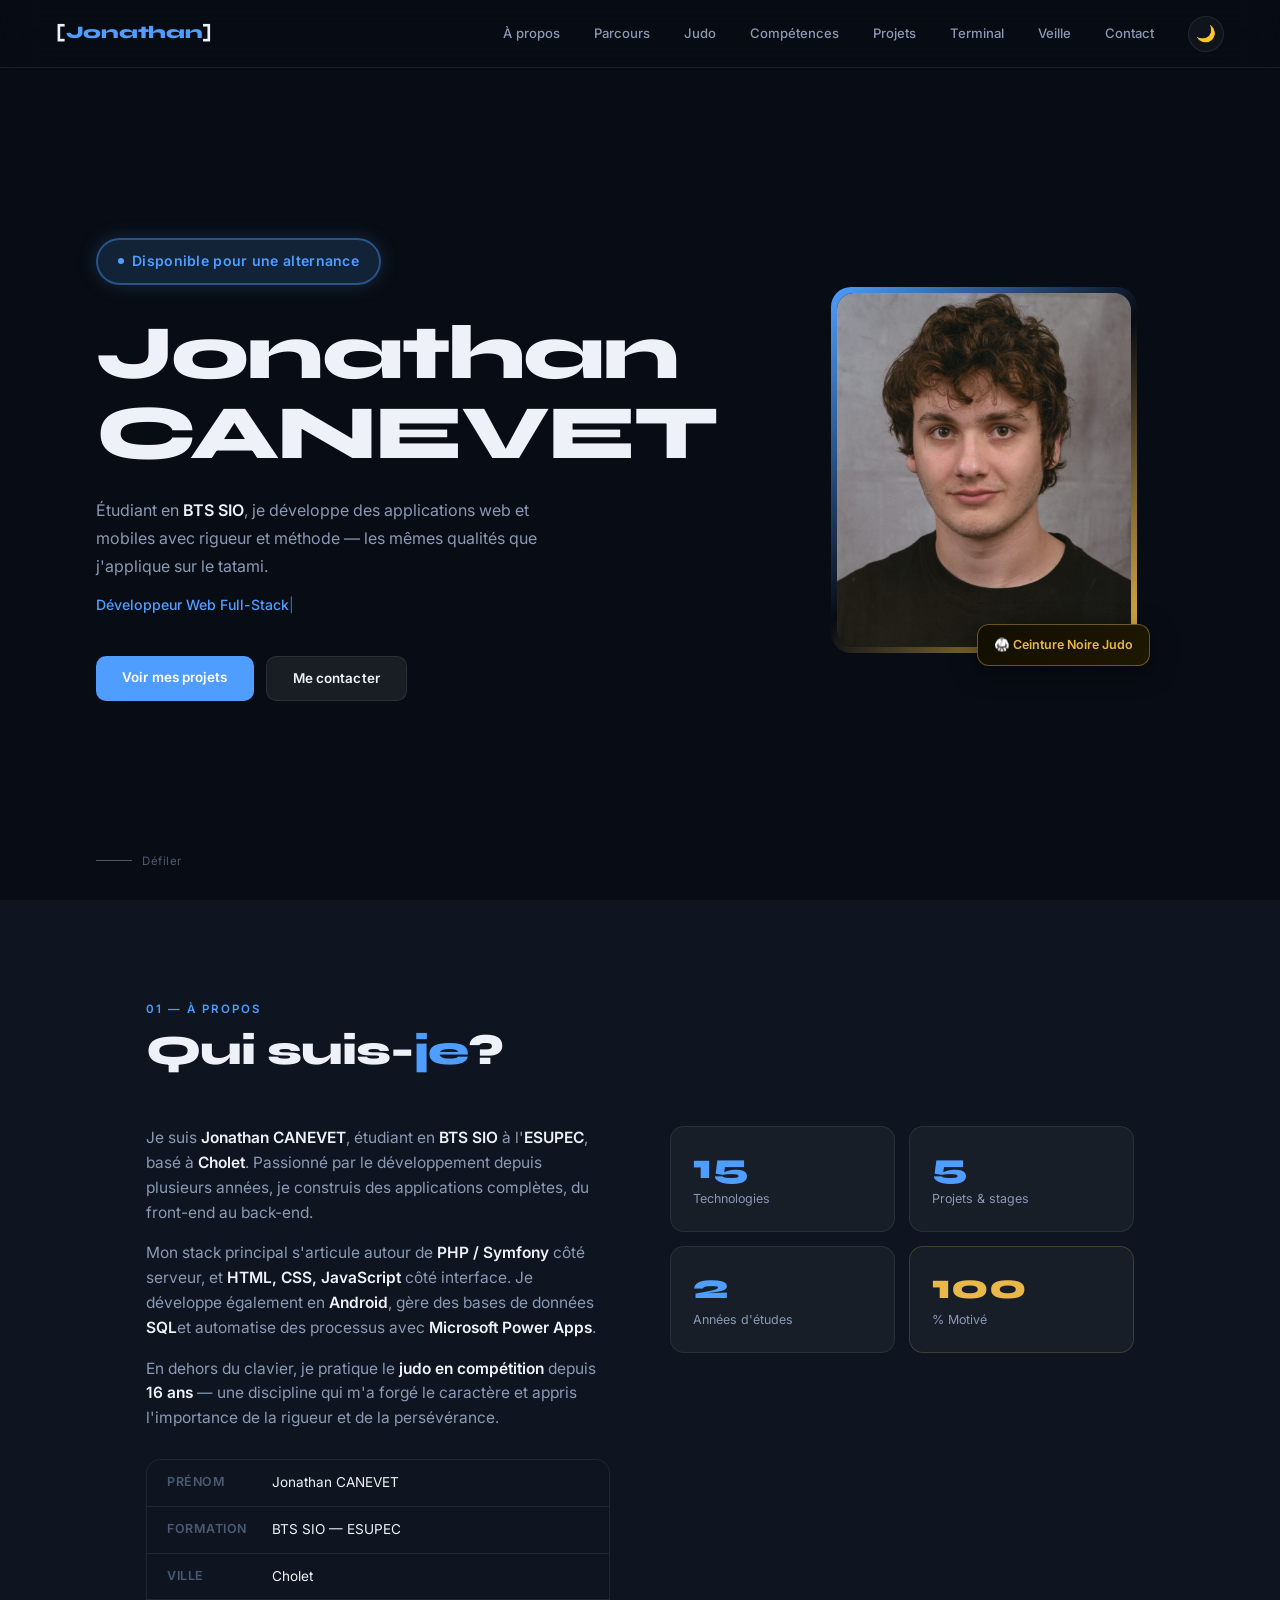
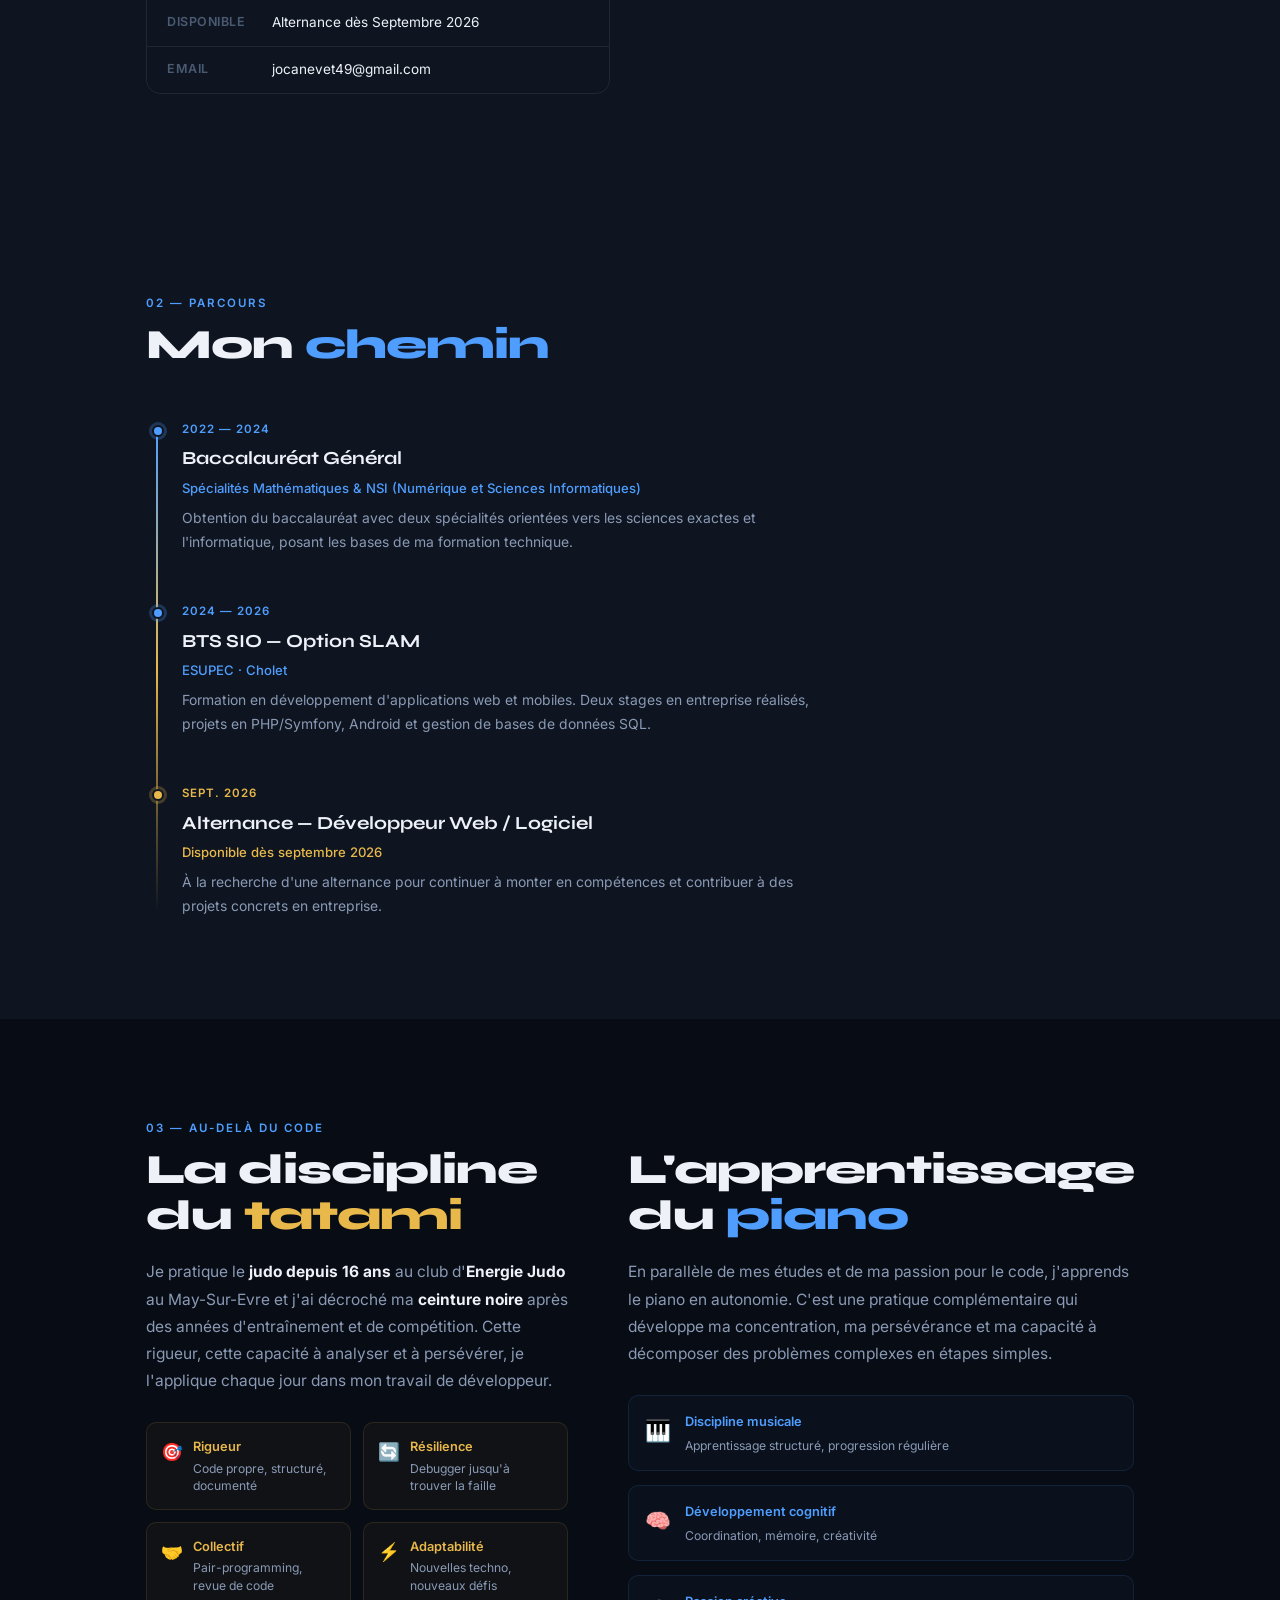
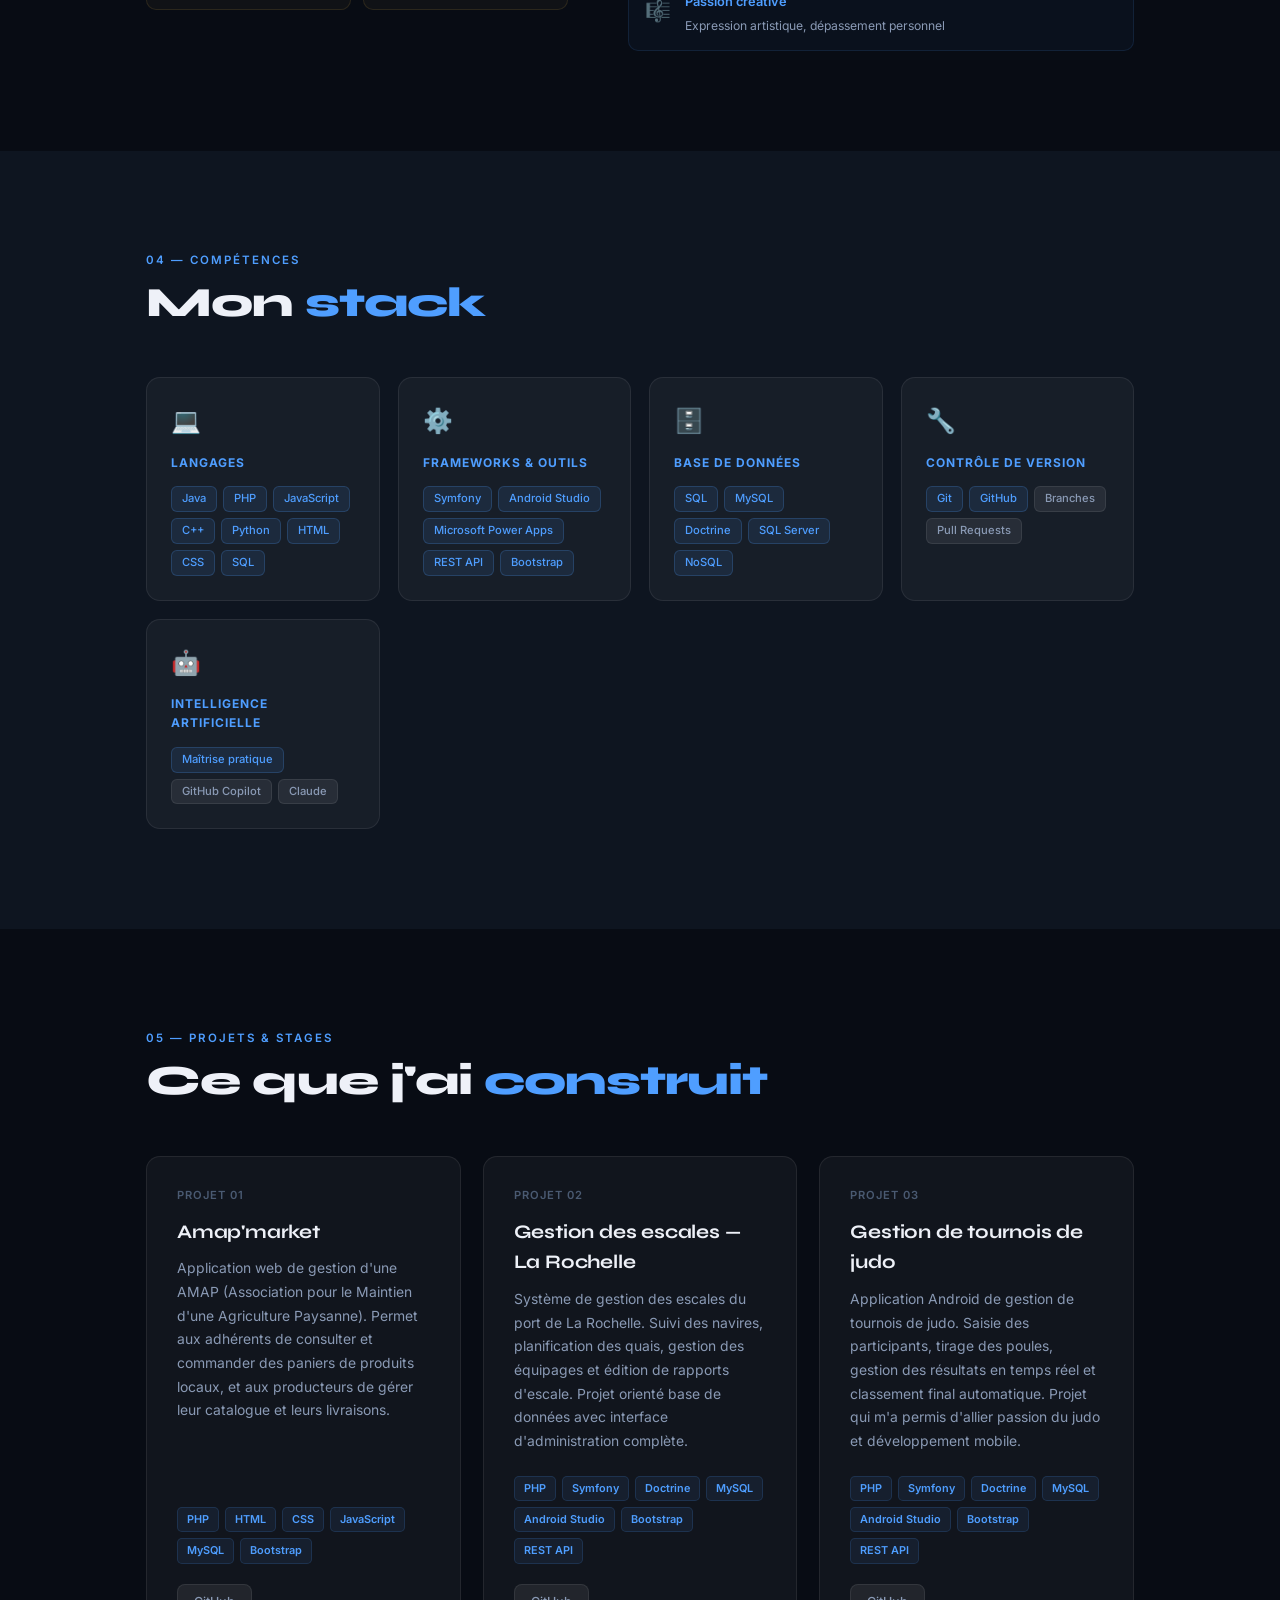
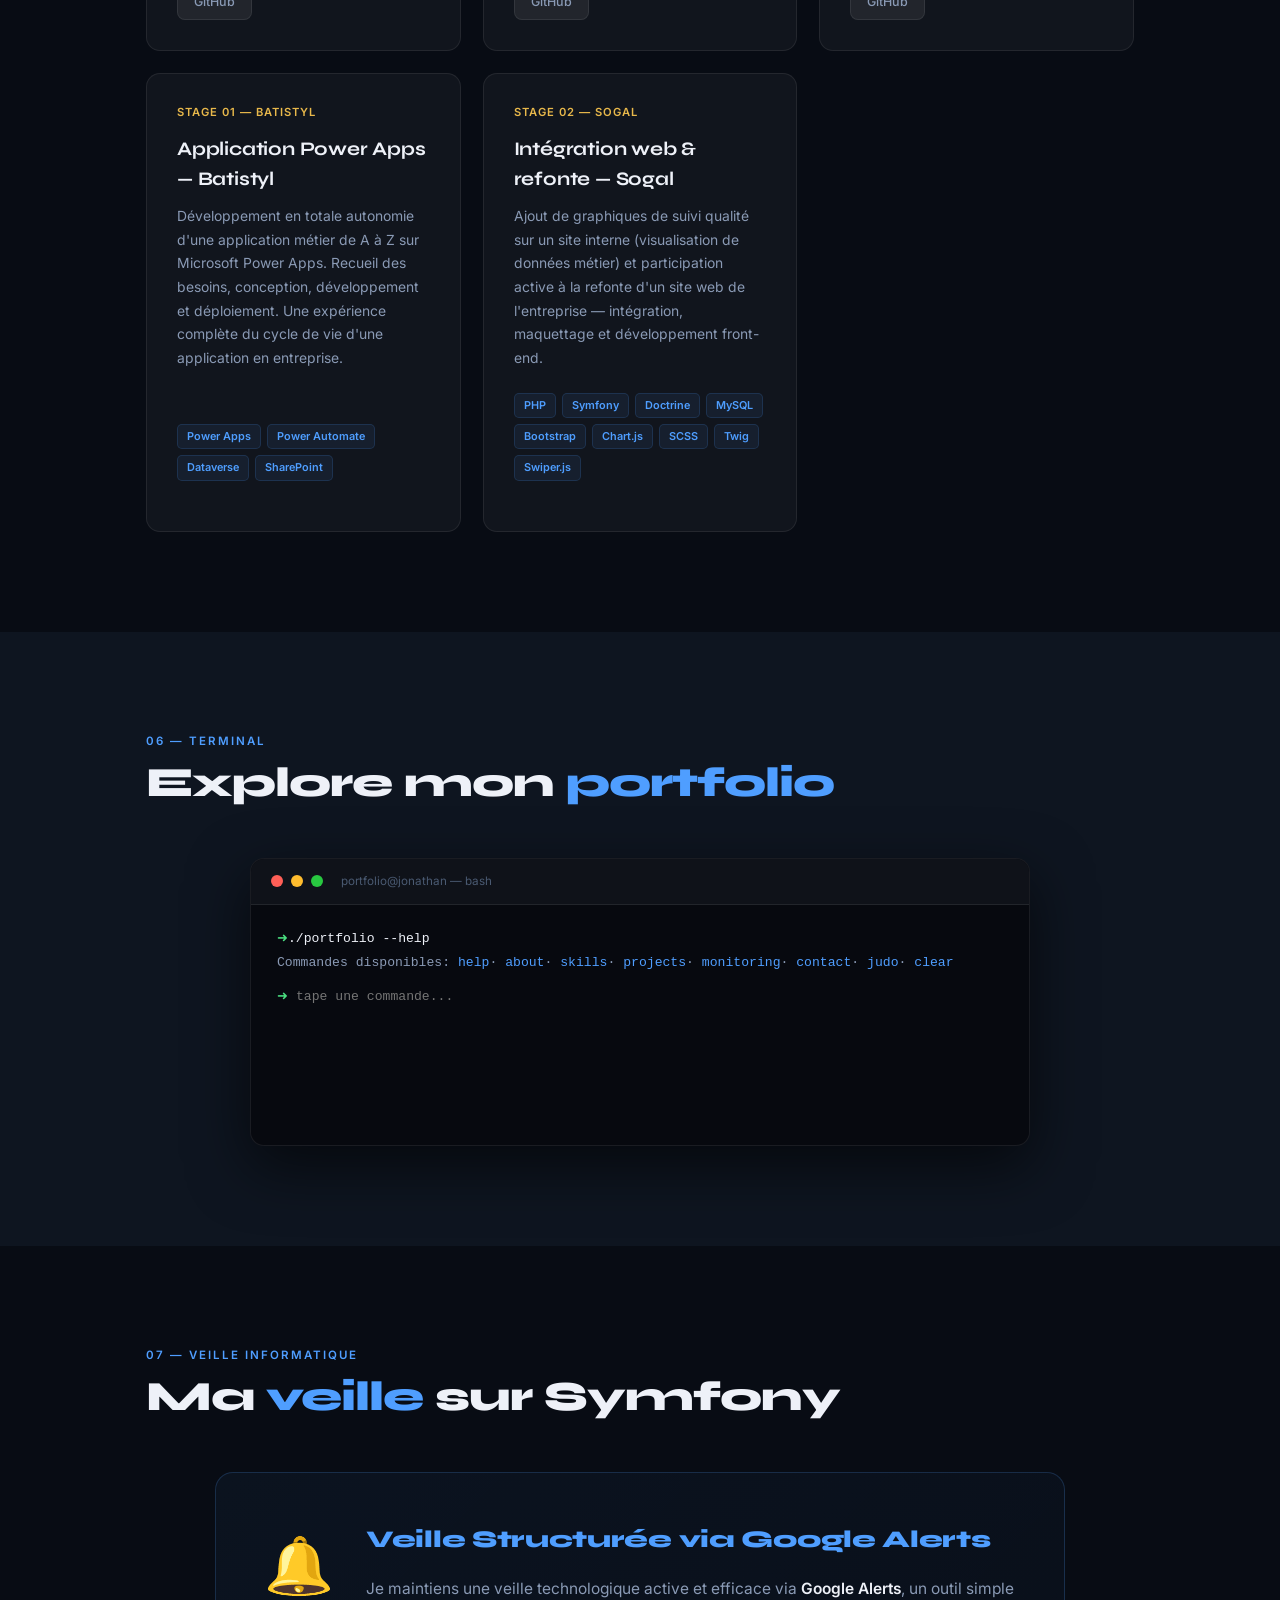
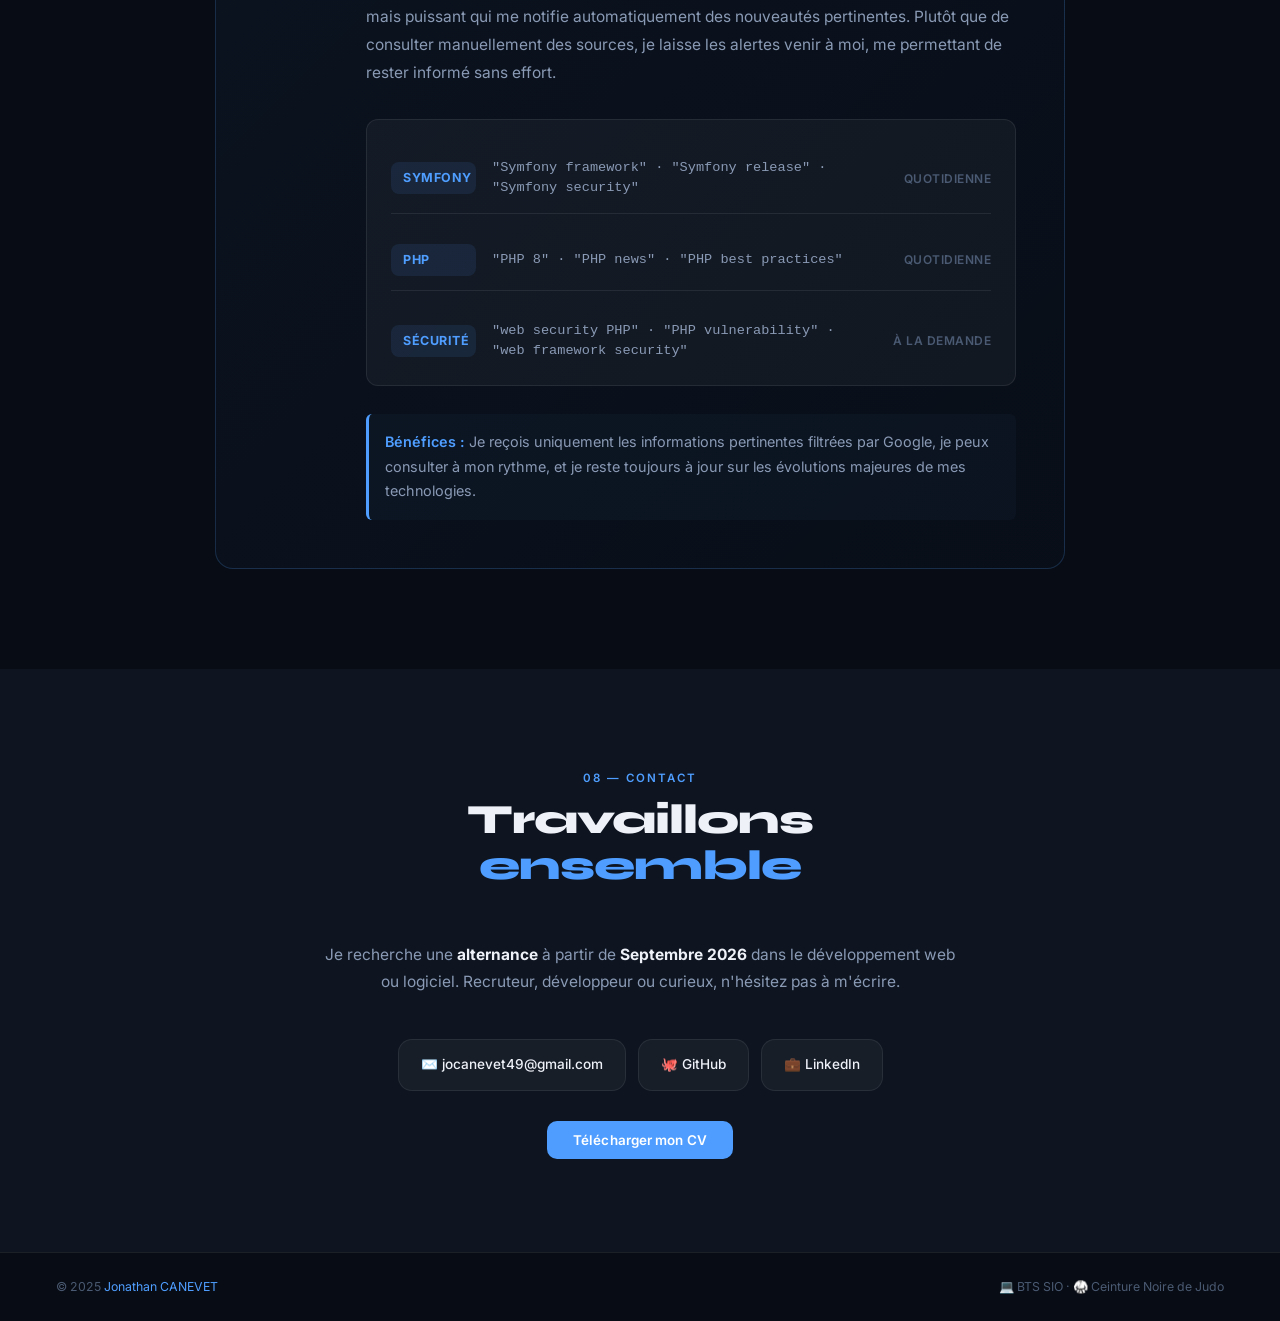
==== commit 427e30ad: "last updates" ====
--- a/index.html
+++ b/index.html
@@ -326,7 +326,7 @@
                 <p class="s-label reveal">08 — Contact</p>
                 <h2 class="s-title reveal">Travaillons <em>ensemble</em></h2>
                 <p class="contact-lead reveal">Je recherche une <strong>alternance</strong> à partir de <strong>Septembre 2026</strong> dans le développement web ou logiciel. Recruteur, développeur ou curieux, n'hésitez pas à m'écrire. </p>
-                <div class="contact-cards reveal"><a href="mailto:jocanevet49@gmail.com" class="c-card">✉️ jocanevet49@gmail.com</a><a href="https://github.com/jonathancanevet" target="_blank" class="c-card">🐙 GitHub</a><a href="https://www.linkedin.com/in/jonathan-canevet-a6398a3a8" target="_blank" class="c-card">💼 LinkedIn</a></div>
+                <div class="contact-cards reveal"><a href="mailto:jocanevet49@gmail.com" class="c-card">✉️ jocanevet49@gmail.com</a><a href="https://github.com/Jonathan-can" target="_blank" class="c-card">🐙 GitHub</a><a href="https://www.linkedin.com/in/jonathan-canevet-a6398a3a8" target="_blank" class="c-card">💼 LinkedIn</a></div>
                 <a href="CANEVET Jonathan.pdf" download class="btn btn-primary reveal">Télécharger mon CV</a>
             </div>
         </div>
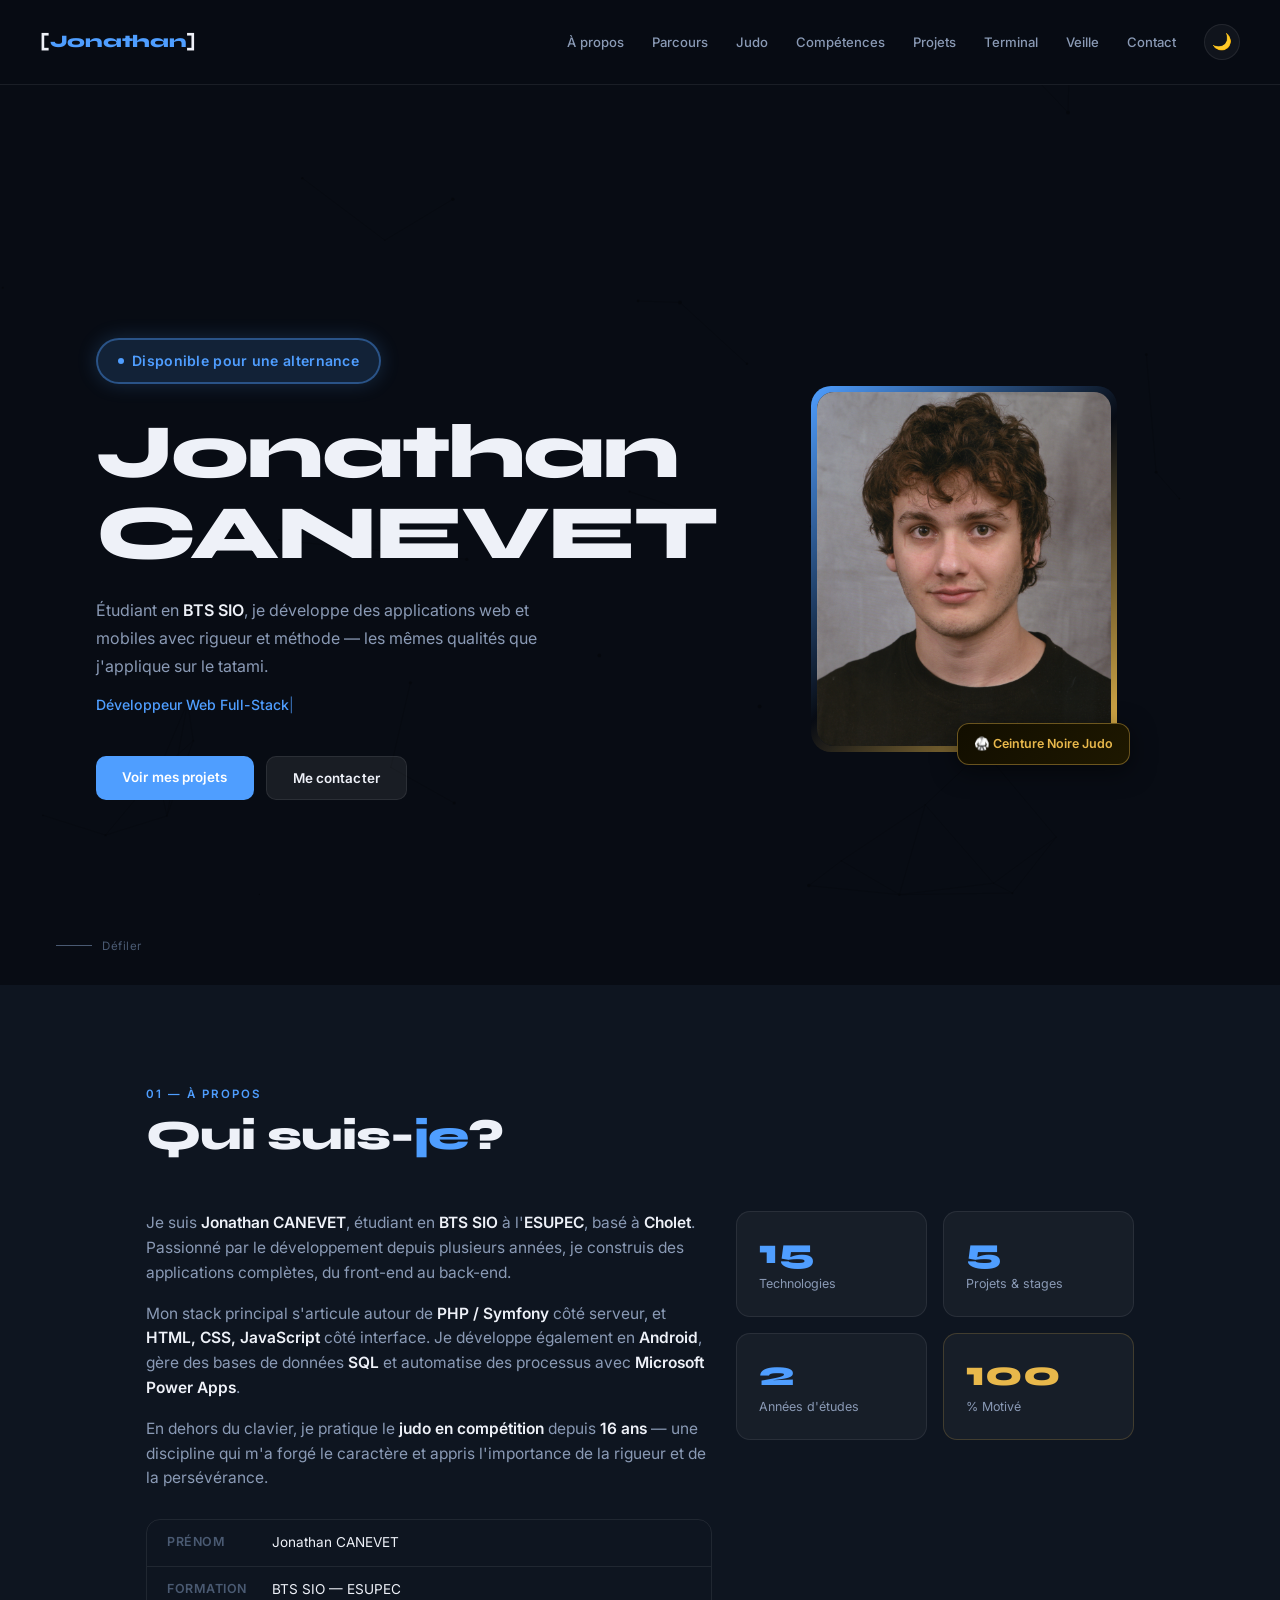
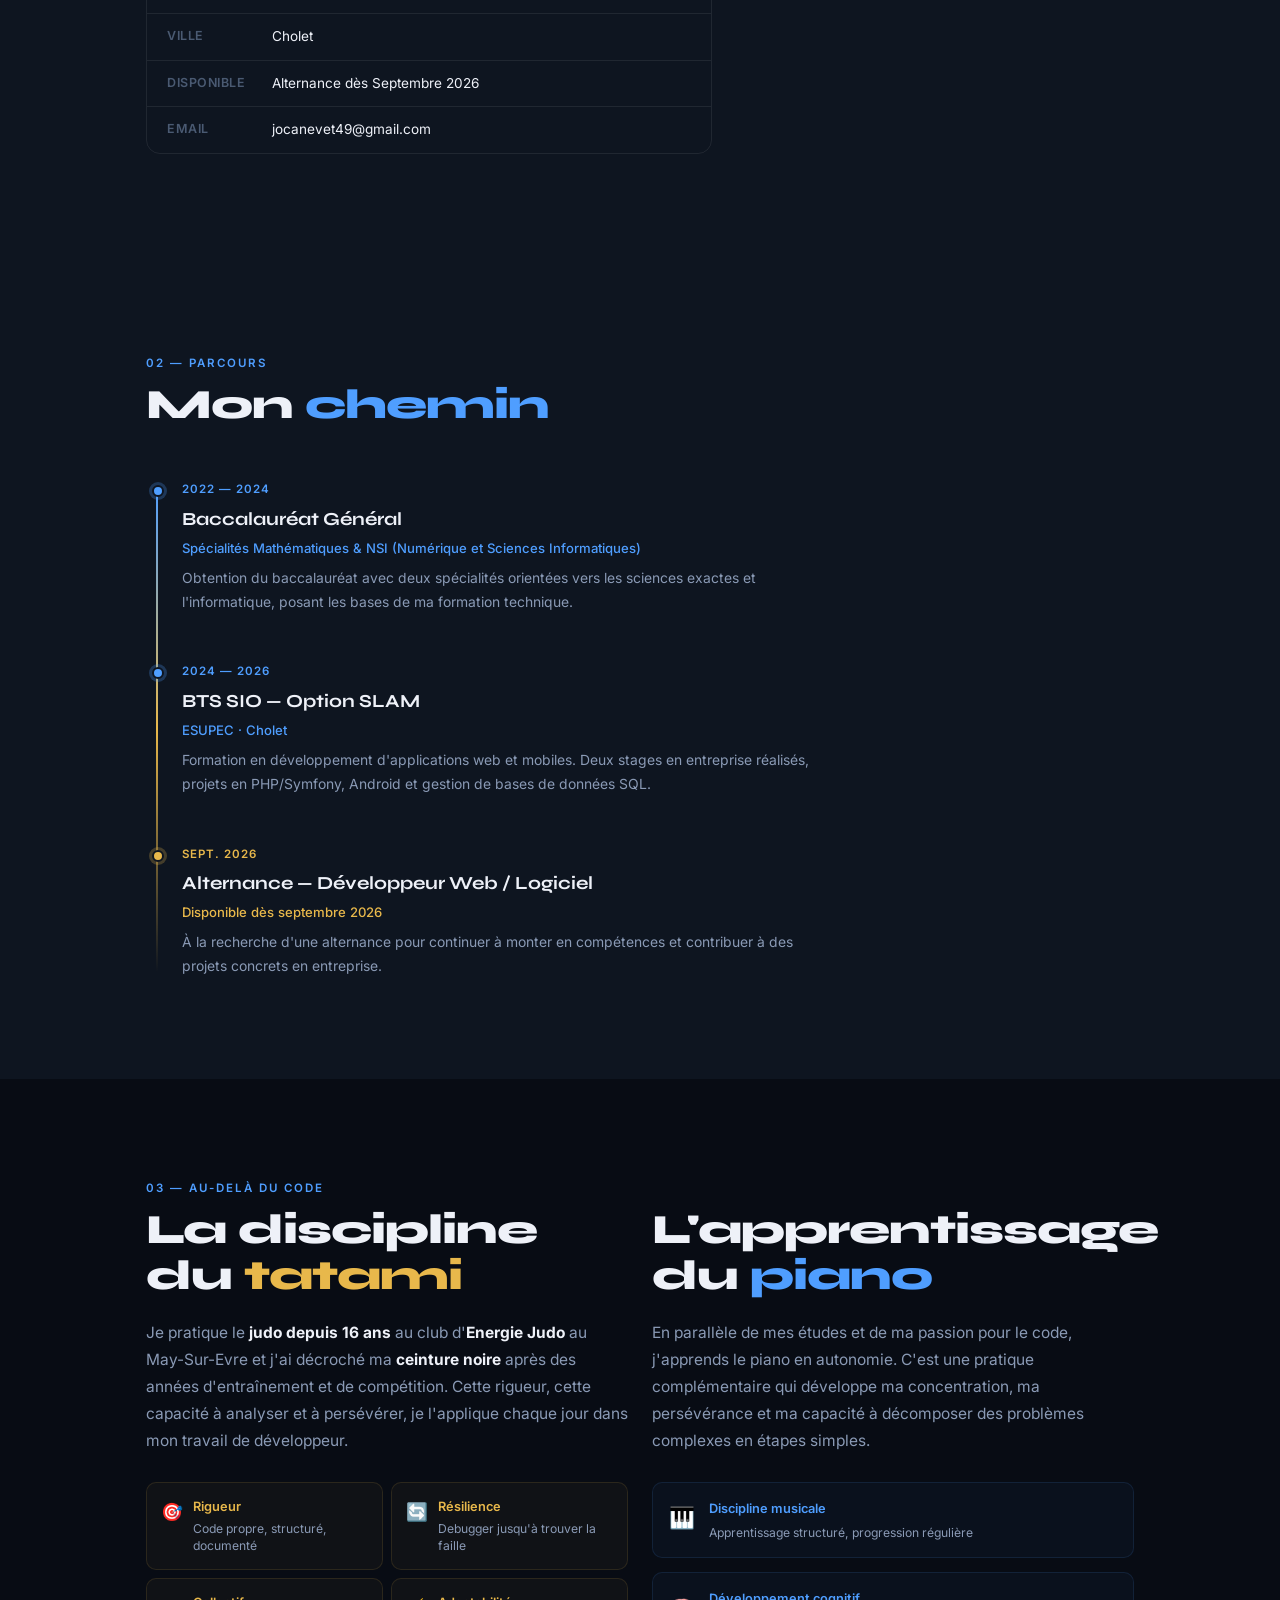
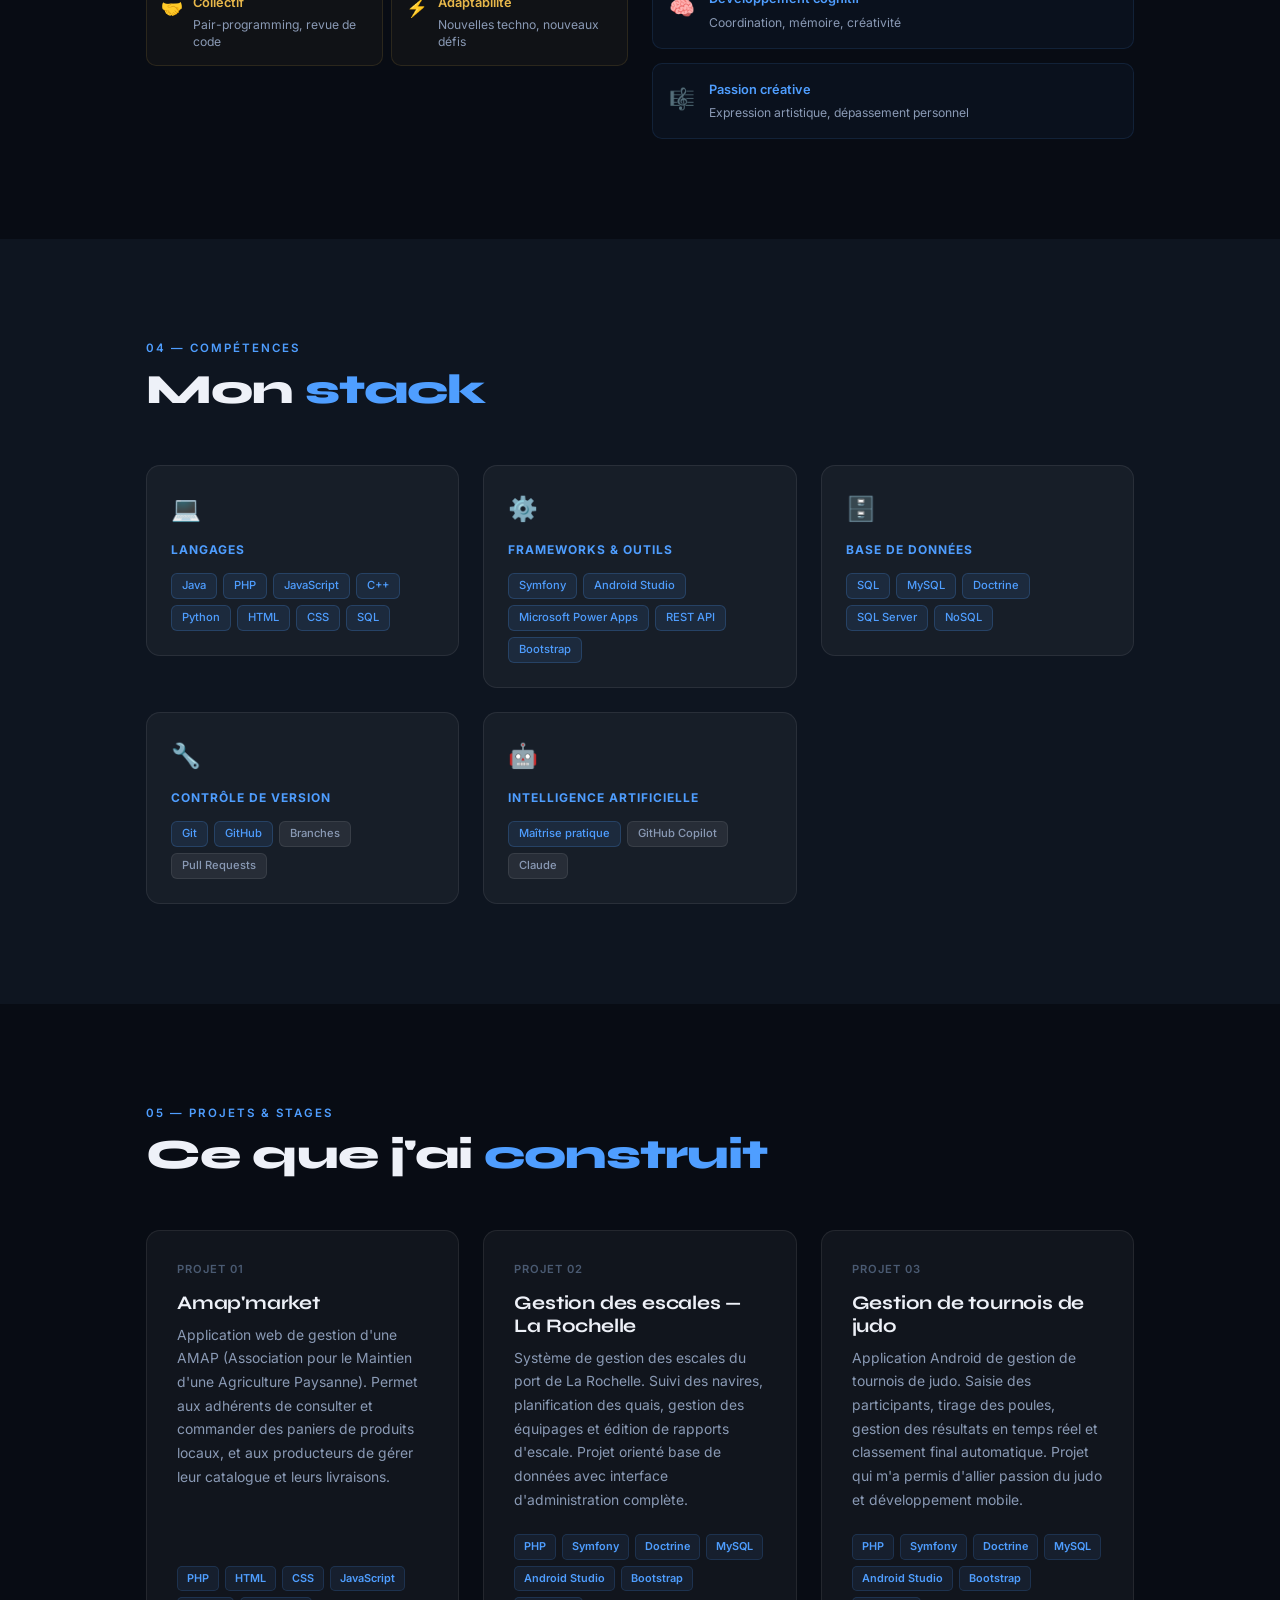
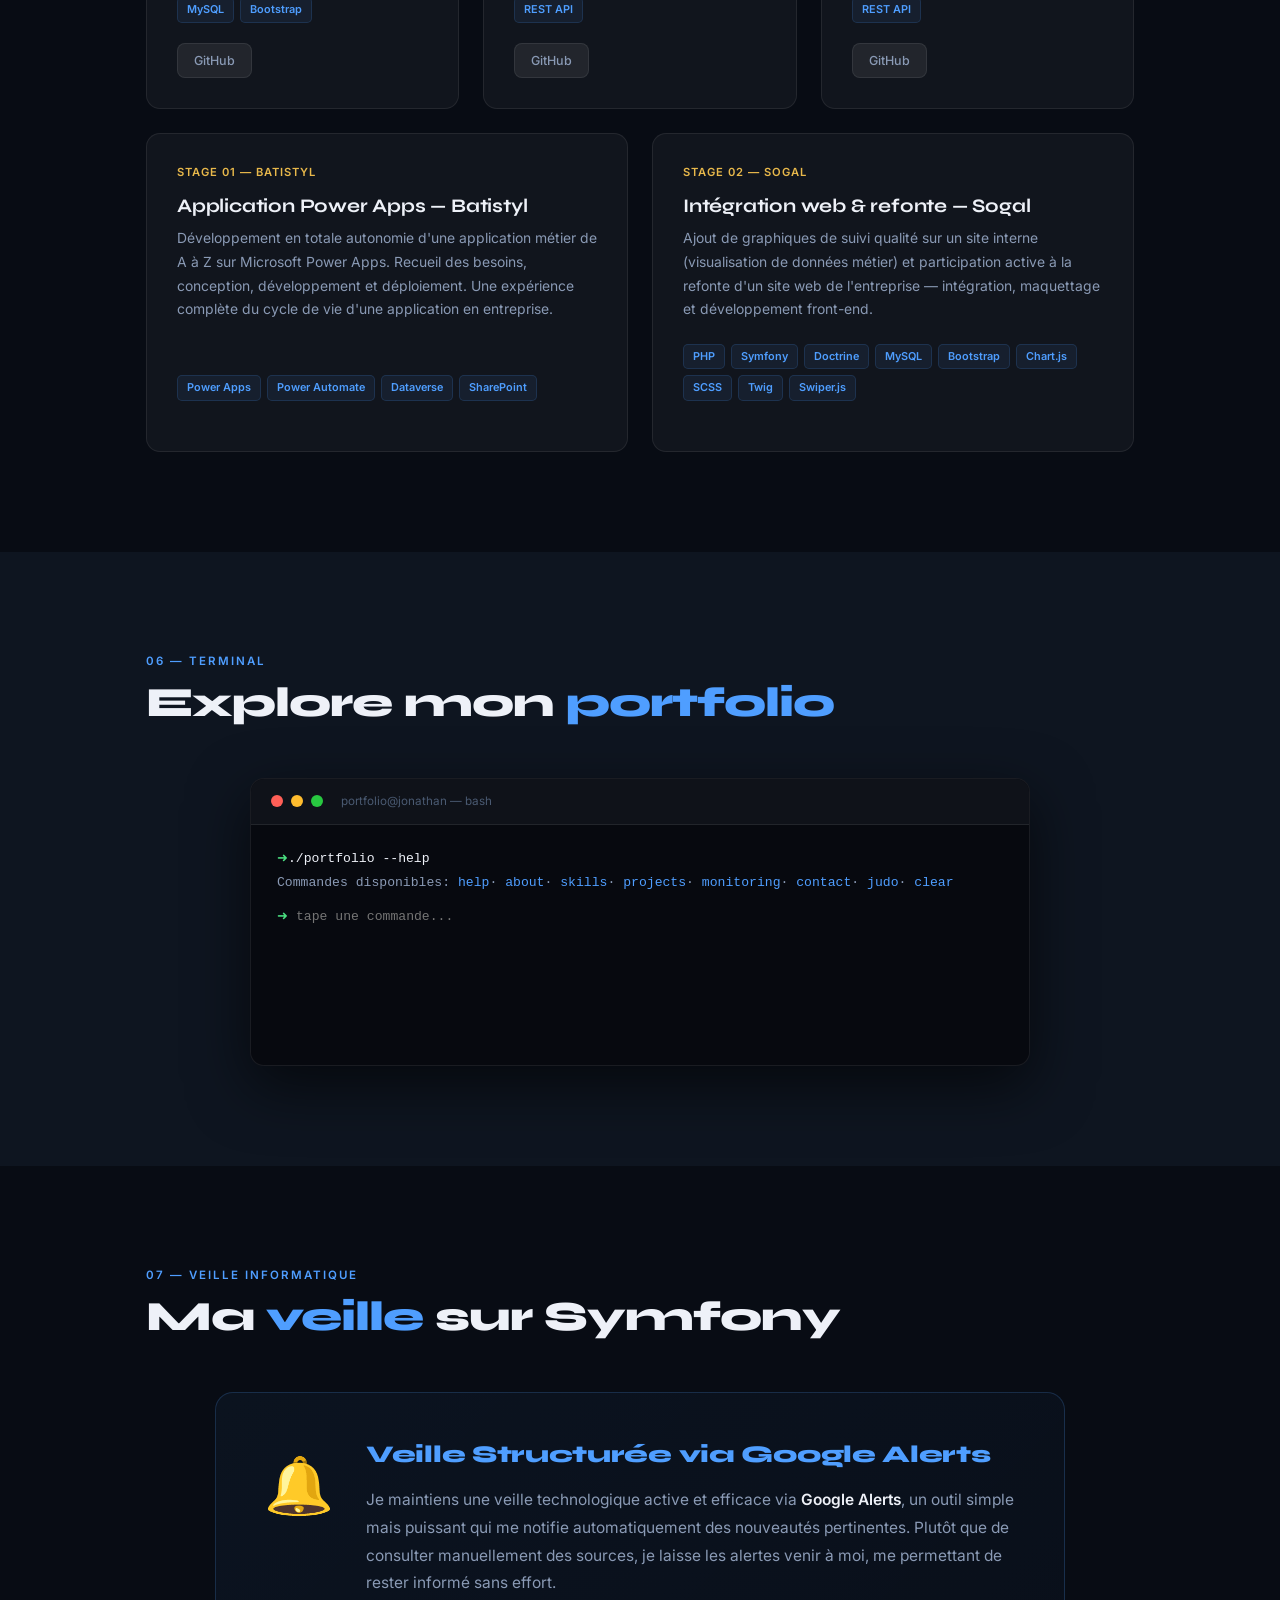
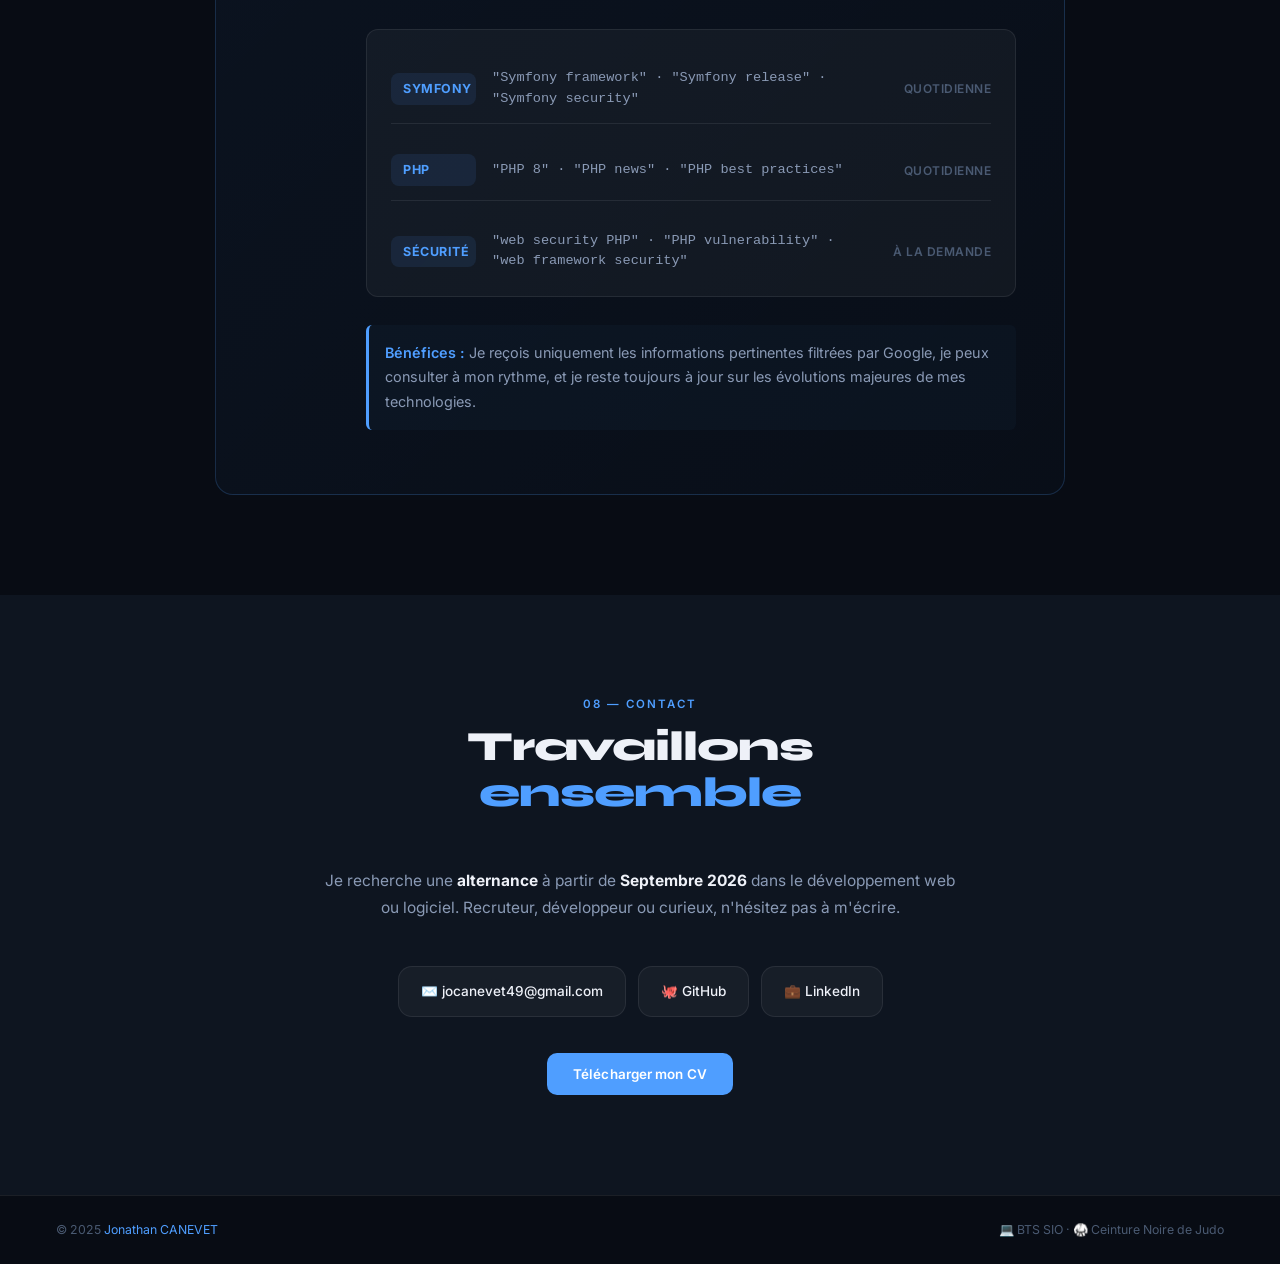
==== commit 69d19c9d: "Responsive" ====
--- a/index.html
+++ b/index.html
@@ -6,50 +6,62 @@
     <meta name="viewport" content="width=device-width, initial-scale=1.0" />
     <title>Jonathan CANEVET — Portfolio</title>
     <link href="https://fonts.googleapis.com/css2?family=Inter:wght@300;400;500;600&family=Syne:wght@600;700;800&display=swap" rel="stylesheet" />
+    <link href="https://cdn.jsdelivr.net/npm/bootstrap@5.3.3/dist/css/bootstrap.min.css" rel="stylesheet" />
     <link rel="stylesheet" href="style.css">
 </head>
 
 <body><canvas id="bg-canvas"></canvas>
     <!-- NAV -->
-    <nav>
-        <div class="nav-logo">[<em>Jonathan</em>]</div>
-        <div class="nav-links"><a href="#about">À propos</a><a href="#parcours">Parcours</a><a href="#judo">Judo</a><a href="#skills">Compétences</a><a href="#projects">Projets</a><a href="#terminal">Terminal</a><a href="#veille">Veille</a><a href="#contact">Contact</a><button id="theme-btn" title="Changer le thème">🌙</button></div>
+    <nav class="navbar navbar-expand-lg">
+        <div class="container-fluid nav-container">
+            <div class="nav-logo">[<em>Jonathan</em>]</div>
+            <button class="navbar-toggler" type="button" data-bs-toggle="collapse" data-bs-target="#navMenu" aria-controls="navMenu" aria-expanded="false" aria-label="Menu">
+                <span class="navbar-toggler-icon"></span>
+            </button>
+            <div class="collapse navbar-collapse" id="navMenu">
+                <div class="nav-links ms-auto">
+                    <a href="#about">À propos</a><a href="#parcours">Parcours</a><a href="#judo">Judo</a><a href="#skills">Compétences</a><a href="#projects">Projets</a><a href="#terminal">Terminal</a><a href="#veille">Veille</a><a href="#contact">Contact</a><button id="theme-btn" title="Changer le thème">🌙</button>
+                </div>
+            </div>
+        </div>
     </nav>
     <!-- HERO -->
     <section id="hero">
-        <div class="hero-left">
-            <div class="hero-badge"><span class="badge-dot"></span>Disponible pour une alternance </div>
-            <h1 class="hero-name">Jonathan<br>CANEVET</h1>
-            <p class="hero-desc">Étudiant en <strong>BTS SIO</strong>, je développe des applications web et mobiles avec rigueur et méthode — les mêmes qualités que j'applique sur le tatami.
-            </p>
-            <p class="hero-role"><span id="typewriter"></span><span style="color:var(--accent);opacity:.7">|</span></p>
-            <div class="hero-cta"><a href="#projects" class="btn btn-primary">Voir mes projets</a><a href="#contact" class="btn btn-ghost">Me contacter</a></div>
-        </div>
-        <div class="hero-right">
-            <div class="photo-frame">
-                <div class="photo-glow"></div>
-                <div class="photo-inner">
-                    <img src="photo_index.png" alt="Jonathan CANEVET" style="width:100%; height:100%; object-fit:cover; border-radius:14px;">
-                </div>
-                <div class="judo-float">
-                    <span class="judo-float-text">🥋 Ceinture Noire Judo</span>
+        <div class="container-fluid hero-container">
+            <div class="row align-items-center gy-5">
+                <div class="col-12 col-lg-7 hero-left">
+                    <div class="hero-badge"><span class="badge-dot"></span>Disponible pour une alternance </div>
+                    <h1 class="hero-name">Jonathan<br>CANEVET</h1>
+                    <p class="hero-desc">Étudiant en <strong>BTS SIO</strong>, je développe des applications web et mobiles avec rigueur et méthode — les mêmes qualités que j'applique sur le tatami.</p>
+                    <p class="hero-role"><span id="typewriter"></span><span style="color:var(--accent);opacity:.7">|</span></p>
+                    <div class="hero-cta"><a href="#projects" class="btn btn-primary">Voir mes projets</a><a href="#contact" class="btn btn-ghost">Me contacter</a></div>
+                </div>
+                <div class="col-12 col-lg-5 hero-right d-none d-lg-flex">
+                    <div class="photo-frame">
+                        <div class="photo-glow"></div>
+                        <div class="photo-inner">
+                            <img src="photo_index.png" alt="Jonathan CANEVET" style="width:100%; height:100%; object-fit:cover; border-radius:14px;">
+                        </div>
+                        <div class="judo-float">
+                            <span class="judo-float-text">🥋 Ceinture Noire Judo</span>
+                        </div>
+                    </div>
                 </div>
             </div>
         </div>
         <div class="hero-scroll">
-            <div class="scroll-bar"></div><span>Défiler</span></div>
+            <div class="scroll-bar"></div><span>Défiler</span>
+        </div>
     </section>
     <!-- ABOUT -->
     <section id="about">
         <div class="section-wrap">
             <p class="s-label reveal">01 — À propos</p>
             <h2 class="s-title reveal">Qui suis-<em>je</em>?</h2>
-            <div class="about-grid">
-                <div class="about-text reveal">
-                    <p>Je suis <strong>Jonathan CANEVET</strong>, étudiant en <strong>BTS SIO</strong> à l'<strong>ESUPEC</strong>, basé à <strong>Cholet</strong>. Passionné par le développement depuis plusieurs années, je construis des applications complètes,
-                        du front-end au back-end. </p>
-                    <p>Mon stack principal s'articule autour de <strong>PHP / Symfony</strong> côté serveur, et <strong>HTML, CSS, JavaScript</strong> côté interface. Je développe également en
-                        <strong>Android</strong>, gère des bases de données <strong>SQL</strong>et automatise des processus avec <strong>Microsoft Power Apps</strong>. </p>
+            <div class="row gy-5 align-items-start about-grid">
+                <div class="col-12 col-lg-7 about-text reveal">
+                    <p>Je suis <strong>Jonathan CANEVET</strong>, étudiant en <strong>BTS SIO</strong> à l'<strong>ESUPEC</strong>, basé à <strong>Cholet</strong>. Passionné par le développement depuis plusieurs années, je construis des applications complètes, du front-end au back-end. </p>
+                    <p>Mon stack principal s'articule autour de <strong>PHP / Symfony</strong> côté serveur, et <strong>HTML, CSS, JavaScript</strong> côté interface. Je développe également en <strong>Android</strong>, gère des bases de données <strong>SQL</strong> et automatise des processus avec <strong>Microsoft Power Apps</strong>. </p>
                     <p>En dehors du clavier, je pratique le <strong>judo en compétition</strong> depuis <strong>16 ans</strong> — une discipline qui m'a forgé le caractère et appris l'importance de la rigueur et de la persévérance. </p>
                     <div class="info-table">
                         <div class="info-row"><span class="info-k">Prénom</span><span class="info-v">Jonathan CANEVET</span></div>
@@ -59,22 +71,32 @@
                         <div class="info-row"><span class="info-k">Email</span><span class="info-v">jocanevet49@gmail.com</span></div>
                     </div>
                 </div>
-                <div class="stats-grid reveal d2">
-                    <div class="stat-card">
-                        <div class="stat-n" data-count="15">0</div>
-                        <div class="stat-l">Technologies</div>
-                    </div>
-                    <div class="stat-card">
-                        <div class="stat-n" data-count="5">0</div>
-                        <div class="stat-l">Projets & stages</div>
-                    </div>
-                    <div class="stat-card">
-                        <div class="stat-n" data-count="2">0</div>
-                        <div class="stat-l">Années d'études</div>
-                    </div>
-                    <div class="stat-card" style="border-color:rgba(232,184,75,.2)">
-                        <div class="stat-n" style="color:var(--judo)" data-count="100">0</div>
-                        <div class="stat-l">% Motivé</div>
+                <div class="col-12 col-lg-5 reveal d2">
+                    <div class="row g-3 stats-grid">
+                        <div class="col-6">
+                            <div class="stat-card">
+                                <div class="stat-n" data-count="15">0</div>
+                                <div class="stat-l">Technologies</div>
+                            </div>
+                        </div>
+                        <div class="col-6">
+                            <div class="stat-card">
+                                <div class="stat-n" data-count="5">0</div>
+                                <div class="stat-l">Projets & stages</div>
+                            </div>
+                        </div>
+                        <div class="col-6">
+                            <div class="stat-card">
+                                <div class="stat-n" data-count="2">0</div>
+                                <div class="stat-l">Années d'études</div>
+                            </div>
+                        </div>
+                        <div class="col-6">
+                            <div class="stat-card" style="border-color:rgba(232,184,75,.2)">
+                                <div class="stat-n" style="color:var(--judo)" data-count="100">0</div>
+                                <div class="stat-l">% Motivé</div>
+                            </div>
+                        </div>
                     </div>
                 </div>
             </div>
@@ -120,41 +142,46 @@
     <section id="judo">
         <div class="section-wrap">
             <p class="s-label reveal">03 — Au-delà du code</p>
-            <div class="judo-grid">
-                <div class="reveal">
+            <div class="row gy-5 align-items-start judo-grid">
+                <div class="col-12 col-lg-6 reveal">
                     <h2 class="s-title judo-s-title" style="margin-bottom:20px">La discipline<br>du <em>tatami</em></h2>
-                    <p class="judo-desc">Je pratique le <strong>judo depuis 16 ans </strong>au club d'<strong>Energie Judo</strong> au May-Sur-Evre et j'ai décroché ma <strong>ceinture noire</strong> après des années d'entraînement et de compétition. Cette rigueur, cette capacité à analyser
-                        et à persévérer, je l'applique chaque jour dans mon travail de développeur.
-                    </p>
-                    <div class="values-grid">
-                        <div class="value-card"><span class="v-ico">🎯</span>
-                            <div>
-                                <div class="v-title">Rigueur</div>
-                                <div class="v-text">Code propre, structuré, documenté
-                                </div>
-                            </div>
-                        </div>
-                        <div class="value-card"><span class="v-ico">🔄</span>
-                            <div>
-                                <div class="v-title">Résilience</div>
-                                <div class="v-text">Debugger jusqu'à trouver la faille</div>
-                            </div>
-                        </div>
-                        <div class="value-card"><span class="v-ico">🤝</span>
-                            <div>
-                                <div class="v-title">Collectif</div>
-                                <div class="v-text">Pair-programming, revue de code</div>
-                            </div>
-                        </div>
-                        <div class="value-card"><span class="v-ico">⚡</span>
-                            <div>
-                                <div class="v-title">Adaptabilité</div>
-                                <div class="v-text">Nouvelles techno, nouveaux défis</div>
-                            </div>
-                        </div>
-                    </div>
-                </div>
-                <div class="reveal d1">
+                    <p class="judo-desc">Je pratique le <strong>judo depuis 16 ans </strong>au club d'<strong>Energie Judo</strong> au May-Sur-Evre et j'ai décroché ma <strong>ceinture noire</strong> après des années d'entraînement et de compétition. Cette rigueur, cette capacité à analyser et à persévérer, je l'applique chaque jour dans mon travail de développeur.</p>
+                    <div class="row g-2 values-grid">
+                        <div class="col-6">
+                            <div class="value-card"><span class="v-ico">🎯</span>
+                                <div>
+                                    <div class="v-title">Rigueur</div>
+                                    <div class="v-text">Code propre, structuré, documenté</div>
+                                </div>
+                            </div>
+                        </div>
+                        <div class="col-6">
+                            <div class="value-card"><span class="v-ico">🔄</span>
+                                <div>
+                                    <div class="v-title">Résilience</div>
+                                    <div class="v-text">Debugger jusqu'à trouver la faille</div>
+                                </div>
+                            </div>
+                        </div>
+                        <div class="col-6">
+                            <div class="value-card"><span class="v-ico">🤝</span>
+                                <div>
+                                    <div class="v-title">Collectif</div>
+                                    <div class="v-text">Pair-programming, revue de code</div>
+                                </div>
+                            </div>
+                        </div>
+                        <div class="col-6">
+                            <div class="value-card"><span class="v-ico">⚡</span>
+                                <div>
+                                    <div class="v-title">Adaptabilité</div>
+                                    <div class="v-text">Nouvelles techno, nouveaux défis</div>
+                                </div>
+                            </div>
+                        </div>
+                    </div>
+                </div>
+                <div class="col-12 col-lg-6 reveal d1">
                     <h3 class="piano-s-title">L'apprentissage<br>du <em>piano</em></h3>
                     <p class="piano-desc">En parallèle de mes études et de ma passion pour le code, j'apprends le piano en autonomie. C'est une pratique complémentaire qui développe ma concentration, ma persévérance et ma capacité à décomposer des problèmes complexes en étapes simples.</p>
                     <div class="piano-benefits">
@@ -189,31 +216,41 @@
         <div class="section-wrap">
             <p class="s-label reveal">04 — Compétences</p>
             <h2 class="s-title reveal">Mon <em>stack</em></h2>
-            <div class="skills-grid">
-                <div class="skill-card reveal">
-                    <div class="skill-icon">💻</div>
-                    <div class="skill-name">Langages</div>
-                    <div class="tags"><span class="tag hi">Java</span><span class="tag hi">PHP</span><span class="tag hi">JavaScript</span><span class="tag hi">C++</span><span class="tag hi">Python</span><span class="tag hi">HTML</span><span class="tag hi">CSS</span><span class="tag hi">SQL</span></div>
-                </div>
-                <div class="skill-card reveal d1">
-                    <div class="skill-icon">⚙️</div>
-                    <div class="skill-name">Frameworks & Outils</div>
-                    <div class="tags"><span class="tag hi">Symfony</span><span class="tag hi">Android Studio</span><span class="tag hi">Microsoft Power Apps</span><span class="tag hi">REST API</span><span class="tag hi">Bootstrap</span></div>
-                </div>
-                <div class="skill-card reveal d2">
-                    <div class="skill-icon">🗄️</div>
-                    <div class="skill-name">Base de données</div>
-                    <div class="tags"><span class="tag hi">SQL</span><span class="tag hi">MySQL</span><span class="tag hi">Doctrine</span><span class="tag hi">SQL Server</span><span class="tag hi">NoSQL</span></div>
-                </div>
-                <div class="skill-card reveal">
-                    <div class="skill-icon">🔧</div>
-                    <div class="skill-name">Contrôle de version</div>
-                    <div class="tags"><span class="tag hi">Git</span><span class="tag hi">GitHub</span><span class="tag">Branches</span><span class="tag">Pull Requests</span></div>
-                </div>
-                <div class="skill-card reveal d1">
-                    <div class="skill-icon">🤖</div>
-                    <div class="skill-name">Intelligence Artificielle</div>
-                    <div class="tags"><span class="tag hi">Maîtrise pratique</span><span class="tag">GitHub Copilot</span><span class="tag">Claude</span></div>
+            <div class="row g-4 skills-grid">
+                <div class="col-12 col-md-6 col-lg-4">
+                    <div class="skill-card reveal">
+                        <div class="skill-icon">💻</div>
+                        <div class="skill-name">Langages</div>
+                        <div class="tags"><span class="tag hi">Java</span><span class="tag hi">PHP</span><span class="tag hi">JavaScript</span><span class="tag hi">C++</span><span class="tag hi">Python</span><span class="tag hi">HTML</span><span class="tag hi">CSS</span><span class="tag hi">SQL</span></div>
+                    </div>
+                </div>
+                <div class="col-12 col-md-6 col-lg-4">
+                    <div class="skill-card reveal d1">
+                        <div class="skill-icon">⚙️</div>
+                        <div class="skill-name">Frameworks & Outils</div>
+                        <div class="tags"><span class="tag hi">Symfony</span><span class="tag hi">Android Studio</span><span class="tag hi">Microsoft Power Apps</span><span class="tag hi">REST API</span><span class="tag hi">Bootstrap</span></div>
+                    </div>
+                </div>
+                <div class="col-12 col-md-6 col-lg-4">
+                    <div class="skill-card reveal d2">
+                        <div class="skill-icon">🗄️</div>
+                        <div class="skill-name">Base de données</div>
+                        <div class="tags"><span class="tag hi">SQL</span><span class="tag hi">MySQL</span><span class="tag hi">Doctrine</span><span class="tag hi">SQL Server</span><span class="tag hi">NoSQL</span></div>
+                    </div>
+                </div>
+                <div class="col-12 col-md-6 col-lg-4">
+                    <div class="skill-card reveal">
+                        <div class="skill-icon">🔧</div>
+                        <div class="skill-name">Contrôle de version</div>
+                        <div class="tags"><span class="tag hi">Git</span><span class="tag hi">GitHub</span><span class="tag">Branches</span><span class="tag">Pull Requests</span></div>
+                    </div>
+                </div>
+                <div class="col-12 col-md-6 col-lg-4">
+                    <div class="skill-card reveal d1">
+                        <div class="skill-icon">🤖</div>
+                        <div class="skill-name">Intelligence Artificielle</div>
+                        <div class="tags"><span class="tag hi">Maîtrise pratique</span><span class="tag">GitHub Copilot</span><span class="tag">Claude</span></div>
+                    </div>
                 </div>
             </div>
         </div>
@@ -223,39 +260,49 @@
         <div class="section-wrap">
             <p class="s-label reveal">05 — Projets & Stages</p>
             <h2 class="s-title reveal">Ce que j'ai <em>construit</em></h2>
-            <div class="projects-grid">
-                <div class="proj-card reveal">
-                    <div class="proj-idx">Projet 01</div>
-                    <h3 class="proj-title">Amap'market</h3>
-                    <p class="proj-desc">Application web de gestion d'une AMAP (Association pour le Maintien d'une Agriculture Paysanne). Permet aux adhérents de consulter et commander des paniers de produits locaux, et aux producteurs de gérer leur catalogue et leurs livraisons.</p>
-                    <div class="proj-stack"><span class="proj-tag">PHP</span><span class="proj-tag">HTML</span><span class="proj-tag">CSS</span><span class="proj-tag">JavaScript</span><span class="proj-tag">MySQL</span><span class="proj-tag">Bootstrap</span></div>
-                    <div class="proj-links"><a href="https://github.com/Ewen-Evin/AMAPMarket" target="_blank" class="p-link">GitHub</a></div>
-                </div>
-                <div class="proj-card reveal d1">
-                    <div class="proj-idx">Projet 02</div>
-                    <h3 class="proj-title">Gestion des escales — La Rochelle</h3>
-                    <p class="proj-desc">Système de gestion des escales du port de La Rochelle. Suivi des navires, planification des quais, gestion des équipages et édition de rapports d'escale. Projet orienté base de données avec interface d'administration complète.</p>
-                    <div class="proj-stack"><span class="proj-tag">PHP</span><span class="proj-tag">Symfony</span><span class="proj-tag">Doctrine</span><span class="proj-tag">MySQL</span><span class="proj-tag">Android Studio</span><span class="proj-tag">Bootstrap</span><span class="proj-tag">REST API</span></div>
-                    <div class="proj-links"><a href="https://github.com/azevan230/PPE3" target="_blank" class="p-link">GitHub</a></div>
-                </div>
-                <div class="proj-card reveal d2">
-                    <div class="proj-idx">Projet 03</div>
-                    <h3 class="proj-title">Gestion de tournois de judo</h3>
-                    <p class="proj-desc">Application Android de gestion de tournois de judo. Saisie des participants, tirage des poules, gestion des résultats en temps réel et classement final automatique. Projet qui m'a permis d'allier passion du judo et développement mobile.</p>
-                    <div class="proj-stack"><span class="proj-tag">PHP</span><span class="proj-tag">Symfony</span><span class="proj-tag">Doctrine</span><span class="proj-tag">MySQL</span><span class="proj-tag">Android Studio</span><span class="proj-tag">Bootstrap</span><span class="proj-tag">REST API</span></div>
-                    <div class="proj-links"><a href="https://github.com/dootod/tournois-app-web" target="_blank" class="p-link">GitHub</a></div>
-                </div>
-                <div class="proj-card reveal stage-card">
-                    <div class="proj-idx stage-badge">Stage 01 — Batistyl</div>
-                    <h3 class="proj-title">Application Power Apps — Batistyl</h3>
-                    <p class="proj-desc">Développement en totale autonomie d'une application métier de A à Z sur Microsoft Power Apps. Recueil des besoins, conception, développement et déploiement. Une expérience complète du cycle de vie d'une application en entreprise.</p>
-                    <div class="proj-stack"><span class="proj-tag">Power Apps</span><span class="proj-tag">Power Automate</span><span class="proj-tag">Dataverse</span><span class="proj-tag">SharePoint</span></div>
-                </div>
-                <div class="proj-card reveal d1 stage-card">
-                    <div class="proj-idx stage-badge">Stage 02 — Sogal</div>
-                    <h3 class="proj-title">Intégration web & refonte — Sogal</h3>
-                    <p class="proj-desc">Ajout de graphiques de suivi qualité sur un site interne (visualisation de données métier) et participation active à la refonte d'un site web de l'entreprise — intégration, maquettage et développement front-end.</p>
-                    <div class="proj-stack"><span class="proj-tag">PHP</span><span class="proj-tag">Symfony</span><span class="proj-tag">Doctrine</span><span class="proj-tag">MySQL</span><span class="proj-tag">Bootstrap</span><span class="proj-tag">Chart.js</span><span class="proj-tag">SCSS</span><span class="proj-tag">Twig</span><span class="proj-tag">Swiper.js</span></div>
+            <div class="row g-4 projects-grid">
+                <div class="col-12 col-md-6 col-xl-4">
+                    <div class="proj-card reveal h-100">
+                        <div class="proj-idx">Projet 01</div>
+                        <h3 class="proj-title">Amap'market</h3>
+                        <p class="proj-desc">Application web de gestion d'une AMAP (Association pour le Maintien d'une Agriculture Paysanne). Permet aux adhérents de consulter et commander des paniers de produits locaux, et aux producteurs de gérer leur catalogue et leurs livraisons.</p>
+                        <div class="proj-stack"><span class="proj-tag">PHP</span><span class="proj-tag">HTML</span><span class="proj-tag">CSS</span><span class="proj-tag">JavaScript</span><span class="proj-tag">MySQL</span><span class="proj-tag">Bootstrap</span></div>
+                        <div class="proj-links"><a href="https://github.com/Ewen-Evin/AMAPMarket" target="_blank" class="p-link">GitHub</a></div>
+                    </div>
+                </div>
+                <div class="col-12 col-md-6 col-xl-4">
+                    <div class="proj-card reveal d1 h-100">
+                        <div class="proj-idx">Projet 02</div>
+                        <h3 class="proj-title">Gestion des escales — La Rochelle</h3>
+                        <p class="proj-desc">Système de gestion des escales du port de La Rochelle. Suivi des navires, planification des quais, gestion des équipages et édition de rapports d'escale. Projet orienté base de données avec interface d'administration complète.</p>
+                        <div class="proj-stack"><span class="proj-tag">PHP</span><span class="proj-tag">Symfony</span><span class="proj-tag">Doctrine</span><span class="proj-tag">MySQL</span><span class="proj-tag">Android Studio</span><span class="proj-tag">Bootstrap</span><span class="proj-tag">REST API</span></div>
+                        <div class="proj-links"><a href="https://github.com/azevan230/PPE3" target="_blank" class="p-link">GitHub</a></div>
+                    </div>
+                </div>
+                <div class="col-12 col-md-6 col-xl-4">
+                    <div class="proj-card reveal d2 h-100">
+                        <div class="proj-idx">Projet 03</div>
+                        <h3 class="proj-title">Gestion de tournois de judo</h3>
+                        <p class="proj-desc">Application Android de gestion de tournois de judo. Saisie des participants, tirage des poules, gestion des résultats en temps réel et classement final automatique. Projet qui m'a permis d'allier passion du judo et développement mobile.</p>
+                        <div class="proj-stack"><span class="proj-tag">PHP</span><span class="proj-tag">Symfony</span><span class="proj-tag">Doctrine</span><span class="proj-tag">MySQL</span><span class="proj-tag">Android Studio</span><span class="proj-tag">Bootstrap</span><span class="proj-tag">REST API</span></div>
+                        <div class="proj-links"><a href="https://github.com/dootod/tournois-app-web" target="_blank" class="p-link">GitHub</a></div>
+                    </div>
+                </div>
+                <div class="col-12 col-md-6 col-xl-6">
+                    <div class="proj-card reveal stage-card h-100">
+                        <div class="proj-idx stage-badge">Stage 01 — Batistyl</div>
+                        <h3 class="proj-title">Application Power Apps — Batistyl</h3>
+                        <p class="proj-desc">Développement en totale autonomie d'une application métier de A à Z sur Microsoft Power Apps. Recueil des besoins, conception, développement et déploiement. Une expérience complète du cycle de vie d'une application en entreprise.</p>
+                        <div class="proj-stack"><span class="proj-tag">Power Apps</span><span class="proj-tag">Power Automate</span><span class="proj-tag">Dataverse</span><span class="proj-tag">SharePoint</span></div>
+                    </div>
+                </div>
+                <div class="col-12 col-md-6 col-xl-6">
+                    <div class="proj-card reveal d1 stage-card h-100">
+                        <div class="proj-idx stage-badge">Stage 02 — Sogal</div>
+                        <h3 class="proj-title">Intégration web & refonte — Sogal</h3>
+                        <p class="proj-desc">Ajout de graphiques de suivi qualité sur un site interne (visualisation de données métier) et participation active à la refonte d'un site web de l'entreprise — intégration, maquettage et développement front-end.</p>
+                        <div class="proj-stack"><span class="proj-tag">PHP</span><span class="proj-tag">Symfony</span><span class="proj-tag">Doctrine</span><span class="proj-tag">MySQL</span><span class="proj-tag">Bootstrap</span><span class="proj-tag">Chart.js</span><span class="proj-tag">SCSS</span><span class="proj-tag">Twig</span><span class="proj-tag">Swiper.js</span></div>
+                    </div>
                 </div>
             </div>
         </div>
@@ -279,7 +326,6 @@
             </div>
         </div>
     </section>
-
     <!-- VEILLE -->
     <section id="veille">
         <div class="section-wrap">
@@ -292,7 +338,6 @@
                         <div class="veille-main">
                             <h3 class="veille-title">Veille Structurée via Google Alerts</h3>
                             <p class="veille-description">Je maintiens une veille technologique active et efficace via <strong>Google Alerts</strong>, un outil simple mais puissant qui me notifie automatiquement des nouveautés pertinentes. Plutôt que de consulter manuellement des sources, je laisse les alertes venir à moi, me permettant de rester informé sans effort.</p>
-
                             <div class="alerts-list">
                                 <div class="alert-item">
                                     <span class="alert-badge">Symfony</span>
@@ -310,7 +355,6 @@
                                     <span class="alert-freq">À la demande</span>
                                 </div>
                             </div>
-
                             <p class="veille-benefit"><strong>Bénéfices :</strong> Je reçois uniquement les informations pertinentes filtrées par Google, je peux consulter à mon rythme, et je reste toujours à jour sur les évolutions majeures de mes technologies.</p>
                         </div>
                     </div>
@@ -318,7 +362,6 @@
             </div>
         </div>
     </section>
-
     <!-- CONTACT -->
     <section id="contact">
         <div class="section-wrap">
@@ -336,7 +379,8 @@
         <div>© 2025 <em>Jonathan CANEVET</em></div>
         <div>💻 BTS SIO · 🥋 Ceinture Noire de Judo</div>
     </footer>
+    <script src="https://cdn.jsdelivr.net/npm/bootstrap@5.3.3/dist/js/bootstrap.bundle.min.js"></script>
     <script src="script.js"></script>
 </body>
 
-</html>+</html>
--- a/style.css
+++ b/style.css
@@ -94,19 +94,24 @@
     left: 0;
     right: 0;
     z-index: 200;
-    display: flex;
-    align-items: center;
-    justify-content: space-between;
-    padding: 0 56px;
-    height: 68px;
-    background: rgba(8, 12, 20, .75);
+    height: auto;
+    min-height: 68px;
+    background: rgba(8, 12, 20, .92);
     backdrop-filter: blur(20px);
     border-bottom: 1px solid var(--border);
     transition: background .35s;
+    padding: 0;
 }
 
 [data-theme="light"] nav {
-    background: rgba(245, 247, 252, .8);
+    background: rgba(245, 247, 252, .92);
+}
+
+.nav-container {
+    padding: 0 40px;
+    min-height: 68px;
+    display: flex;
+    align-items: center;
 }
 
 .nav-logo {
@@ -122,10 +127,61 @@
     font-style: normal;
 }
 
+.navbar-toggler {
+    border-color: var(--border);
+    background: var(--surface);
+    padding: 6px 10px;
+}
+
+.navbar-toggler-icon {
+    background-image: url("data:image/svg+xml,%3csvg xmlns='http://www.w3.org/2000/svg' viewBox='0 0 30 30'%3e%3cpath stroke='rgba(255,255,255,0.75)' stroke-linecap='round' stroke-miterlimit='10' stroke-width='2' d='M4 7h22M4 15h22M4 23h22'/%3e%3c/svg%3e");
+}
+
+[data-theme="light"] .navbar-toggler-icon {
+    background-image: url("data:image/svg+xml,%3csvg xmlns='http://www.w3.org/2000/svg' viewBox='0 0 30 30'%3e%3cpath stroke='rgba(10,15,31,0.75)' stroke-linecap='round' stroke-miterlimit='10' stroke-width='2' d='M4 7h22M4 15h22M4 23h22'/%3e%3c/svg%3e");
+}
+
+.navbar-toggler:focus {
+    box-shadow: 0 0 0 2px rgba(79, 158, 255, .3);
+}
+
+.navbar-collapse {
+    background: rgba(8, 12, 20, .97);
+    border-top: 1px solid var(--border);
+    margin-top: 0;
+    padding: 12px 0;
+}
+
+@media (min-width: 992px) {
+    .navbar-collapse {
+        background: transparent;
+        border-top: none;
+        padding: 0;
+    }
+}
+
+[data-theme="light"] .navbar-collapse {
+    background: rgba(245, 247, 252, .98);
+}
+
 .nav-links {
     display: flex;
     align-items: center;
-    gap: 34px;
+    gap: 28px;
+    flex-wrap: wrap;
+}
+
+@media (max-width: 991px) {
+    .nav-links {
+        flex-direction: column;
+        align-items: flex-start;
+        gap: 4px;
+        padding: 8px 20px;
+    }
+    .nav-links a {
+        padding: 8px 0;
+        width: 100%;
+    }
 }
 
 .nav-links a {
@@ -162,15 +218,24 @@
 
 #hero {
     min-height: 100vh;
-    display: grid;
-    grid-template-columns: 1fr 400px;
-    align-items: center;
-    gap: 60px;
-    padding: 100px 56px 60px;
+    display: flex;
+    align-items: center;
+    position: relative;
+    z-index: 1;
+    padding-top: 68px;
+}
+
+.hero-container {
+    padding: 60px 56px;
     max-width: 1200px;
     margin: 0 auto;
-    position: relative;
-    z-index: 1;
+    width: 100%;
+}
+
+@media (max-width: 767px) {
+    .hero-container {
+        padding: 40px 20px;
+    }
 }
 
 .hero-left {
@@ -449,9 +514,6 @@
 }
 
 .about-grid {
-    display: grid;
-    grid-template-columns: 1fr 1fr;
-    gap: 60px;
     align-items: start;
 }
 
@@ -498,11 +560,6 @@
     color: var(--text);
 }
 
-.stats-grid {
-    display: grid;
-    grid-template-columns: 1fr 1fr;
-    gap: 14px;
-}
 
 .stat-card {
     background: var(--surface);
@@ -536,13 +593,6 @@
 
 #judo {
     background: var(--bg);
-}
-
-.judo-grid {
-    display: grid;
-    grid-template-columns: 1fr 1fr;
-    gap: 60px;
-    align-items: start;
 }
 
 .judo-grid > div {
@@ -615,11 +665,6 @@
     color: var(--text);
 }
 
-.values-grid {
-    display: grid;
-    grid-template-columns: 1fr 1fr;
-    gap: 12px;
-}
 
 .value-card {
     background: rgba(232, 184, 75, .04);
@@ -730,11 +775,6 @@
     background: var(--bg2);
 }
 
-.skills-grid {
-    display: grid;
-    grid-template-columns: repeat(auto-fit, minmax(210px, 1fr));
-    gap: 18px;
-}
 
 .skill-card {
     background: var(--surface);
@@ -907,11 +947,6 @@
     background: var(--bg);
 }
 
-.projects-grid {
-    display: grid;
-    grid-template-columns: repeat(auto-fit, minmax(310px, 1fr));
-    gap: 22px;
-}
 
 .proj-card {
     background: var(--surface);
@@ -1502,26 +1537,34 @@
 
 /* RESPONSIVE */
 
-@media(max-width:900px) {
-    nav {
-        padding: 0 20px;
-    }
-    .nav-links a {
+@media(max-width:767px) {
+    .section-wrap {
+        padding: 60px 20px;
+    }
+    .veille-card {
+        flex-direction: column;
+        gap: 20px;
+        padding: 24px;
+    }
+    .veille-icon {
+        font-size: 2.5rem;
+    }
+    .alerts-list {
+        padding: 16px;
+    }
+    .alert-item {
+        grid-template-columns: 1fr;
+        gap: 6px;
+        padding: 12px 0;
+    }
+    .alert-freq {
+        text-align: left;
+    }
+    .veille-title {
+        font-size: 1.2rem;
+    }
+    .hero-scroll {
         display: none;
-    }
-    #hero {
-        grid-template-columns: 1fr;
-        padding: 100px 20px 60px;
-    }
-    .hero-right {
-        display: none;
-    }
-    .about-grid,
-    .judo-grid {
-        grid-template-columns: 1fr;
-    }
-    .section-wrap {
-        padding: 72px 20px;
     }
     footer {
         flex-direction: column;
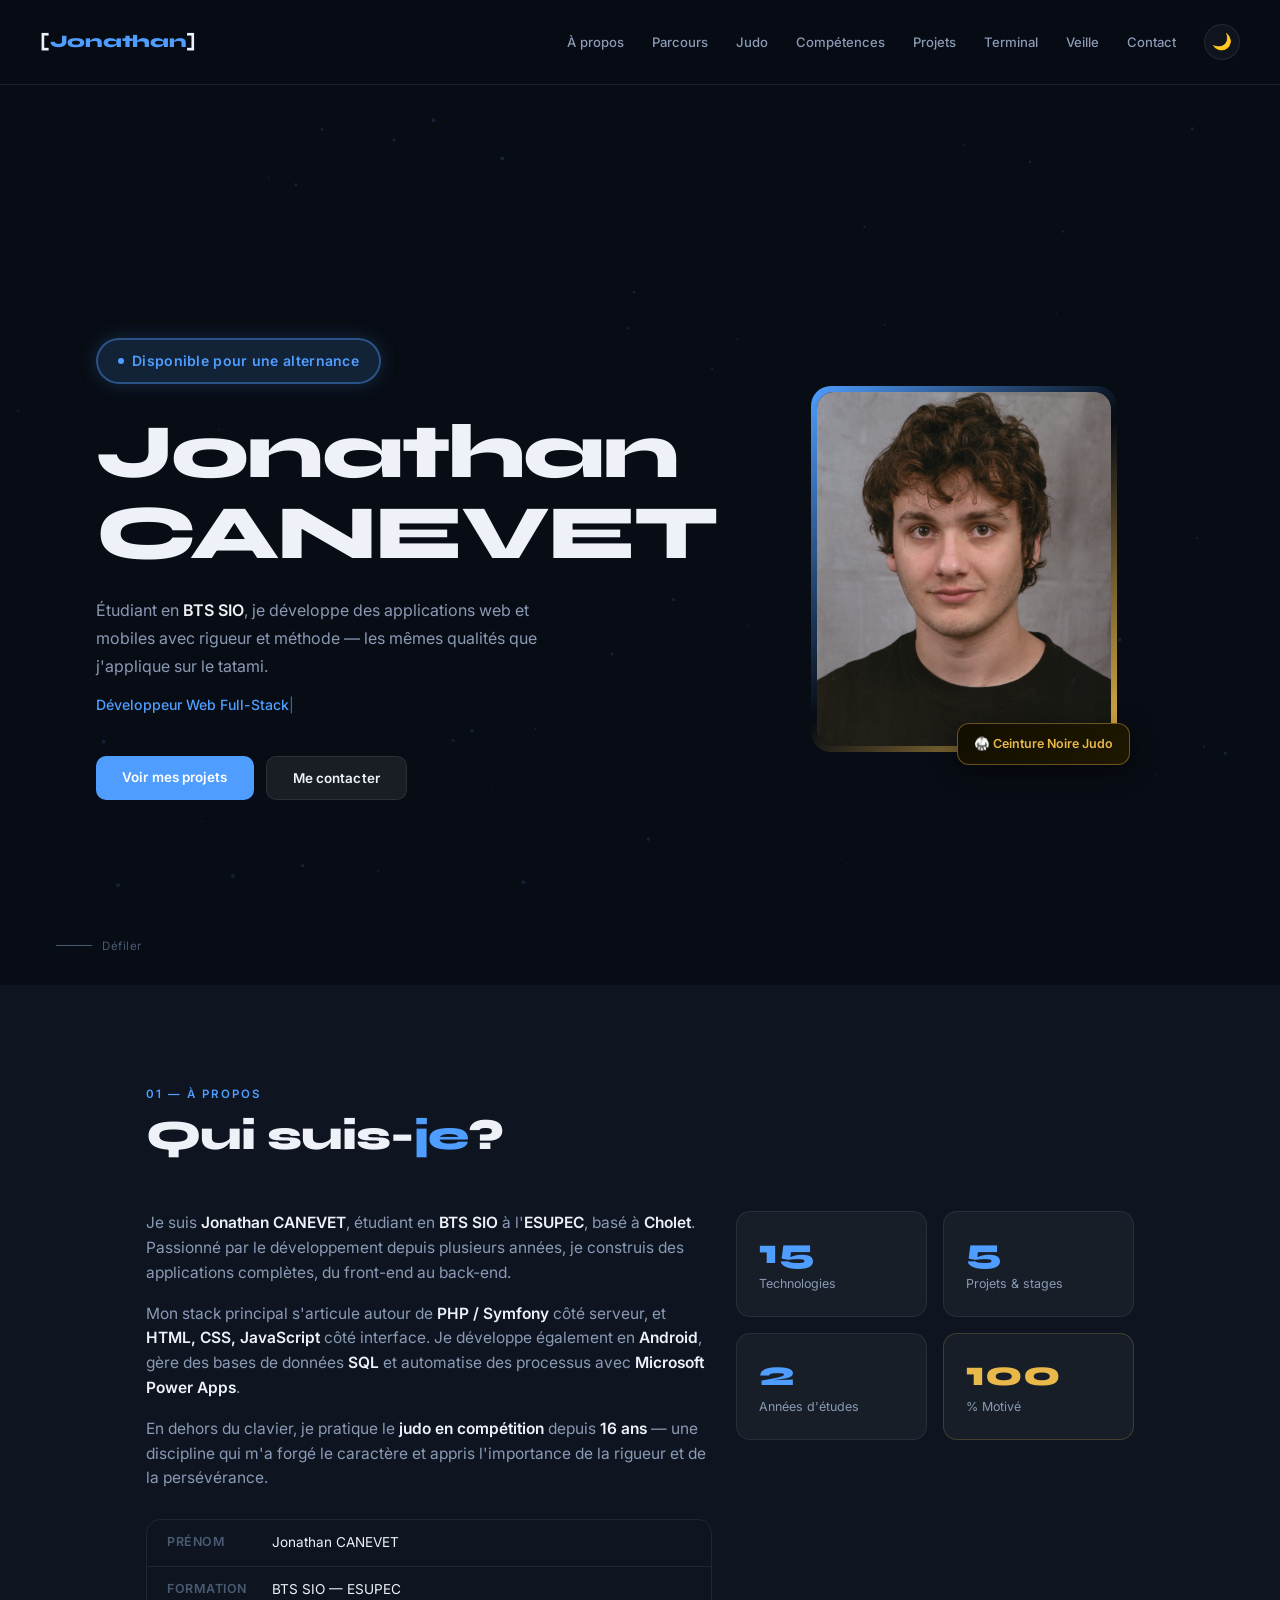
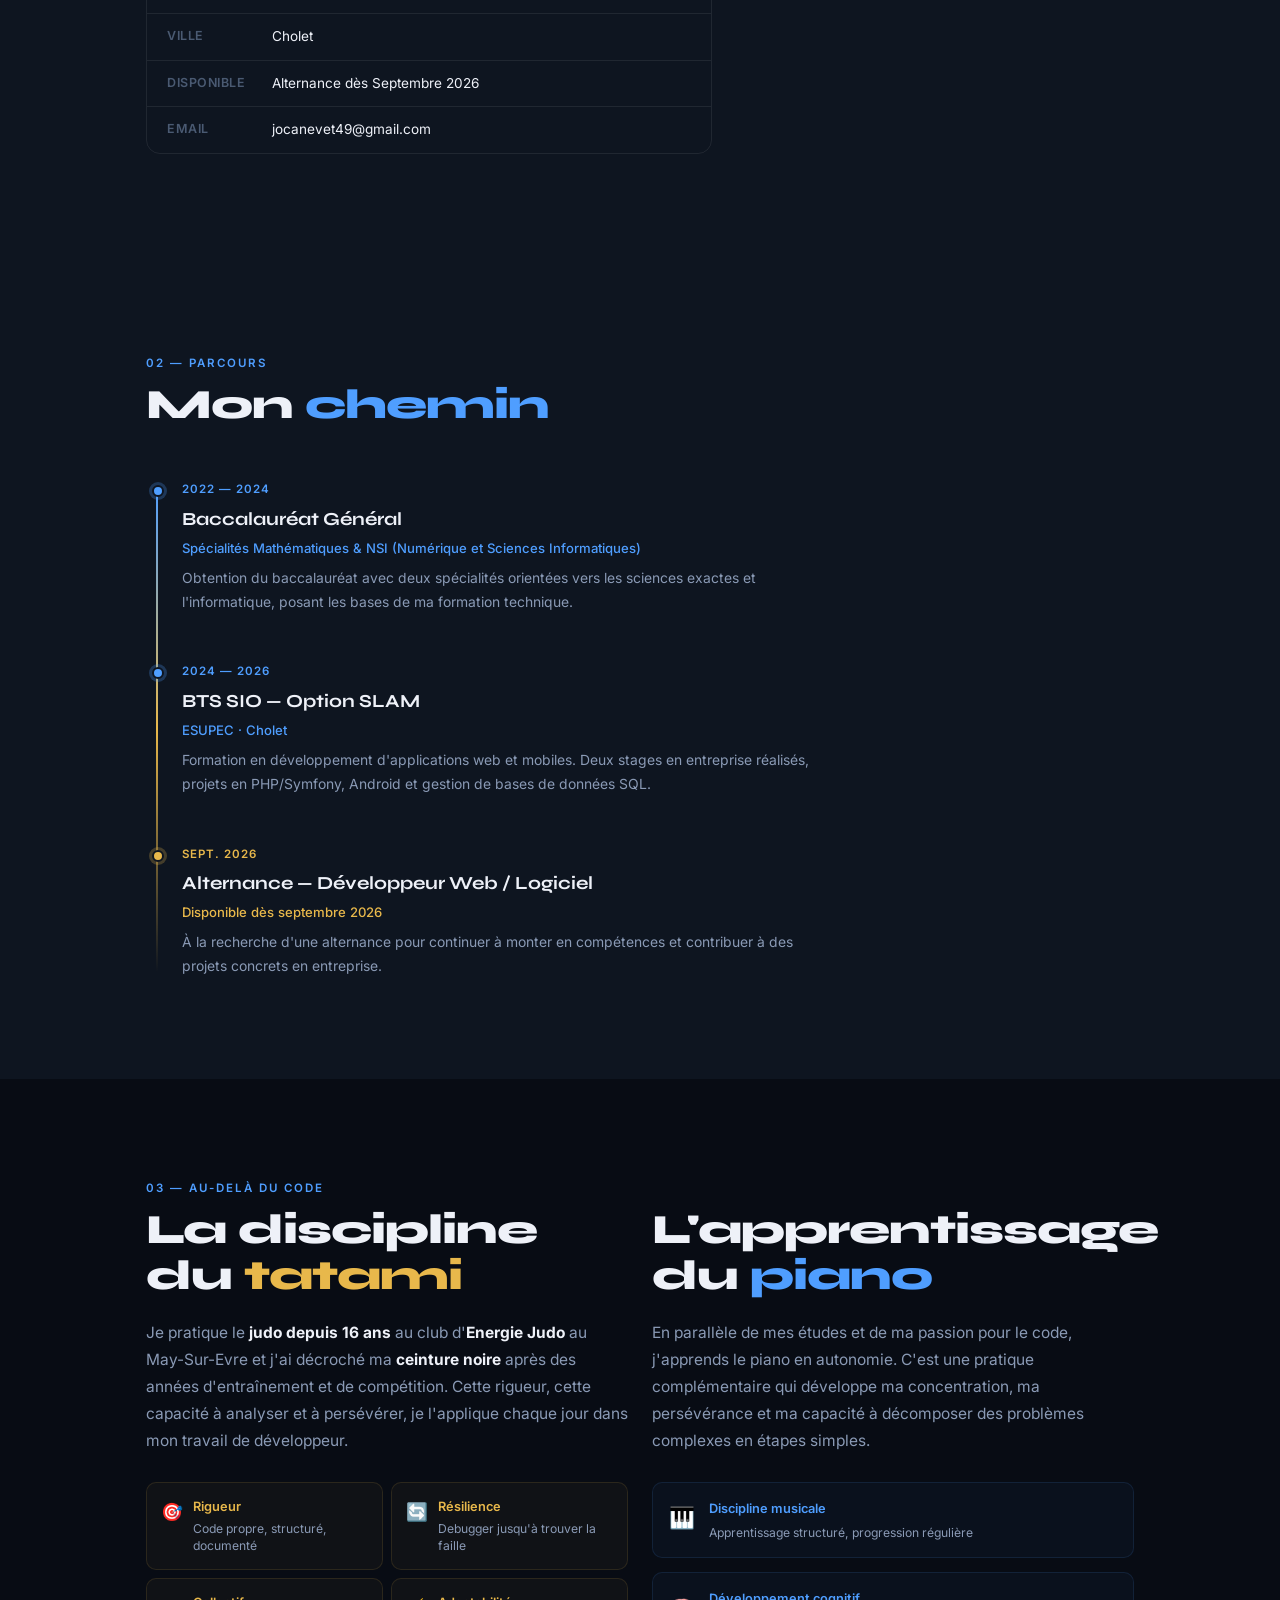
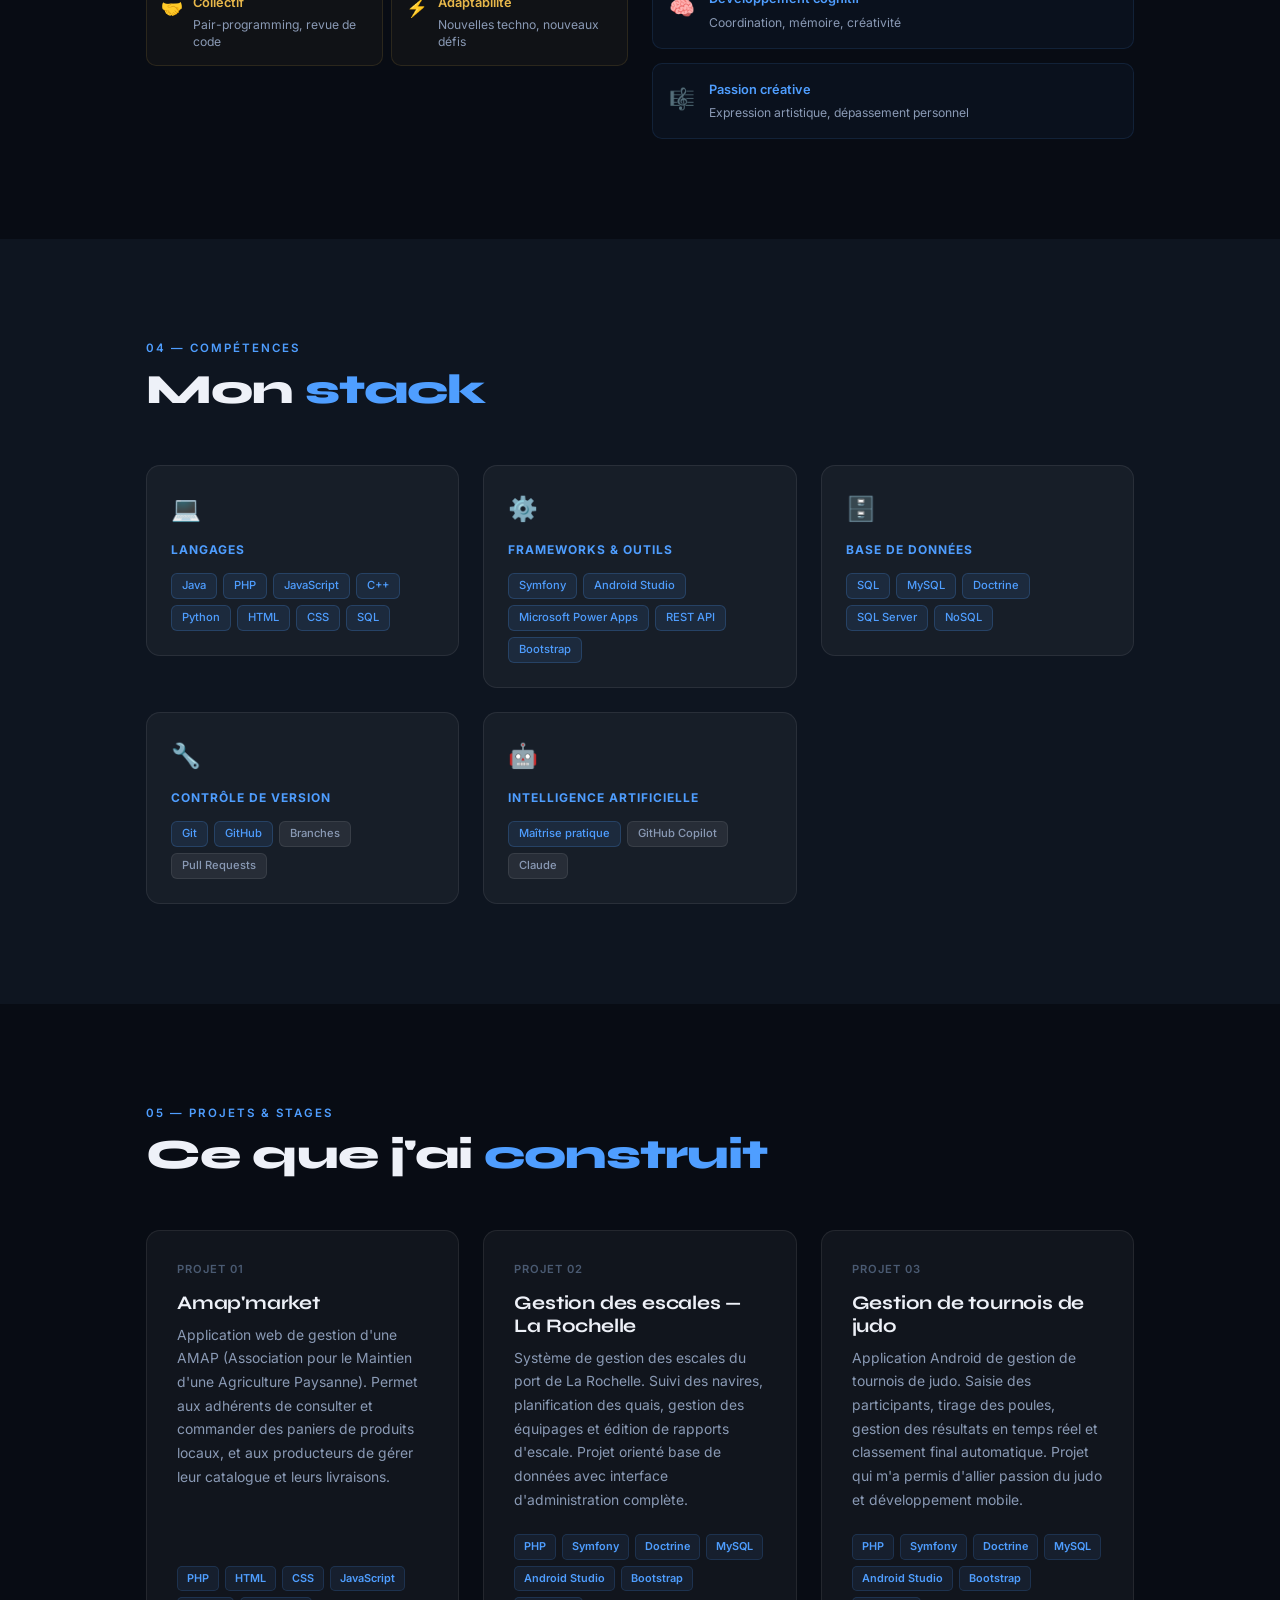
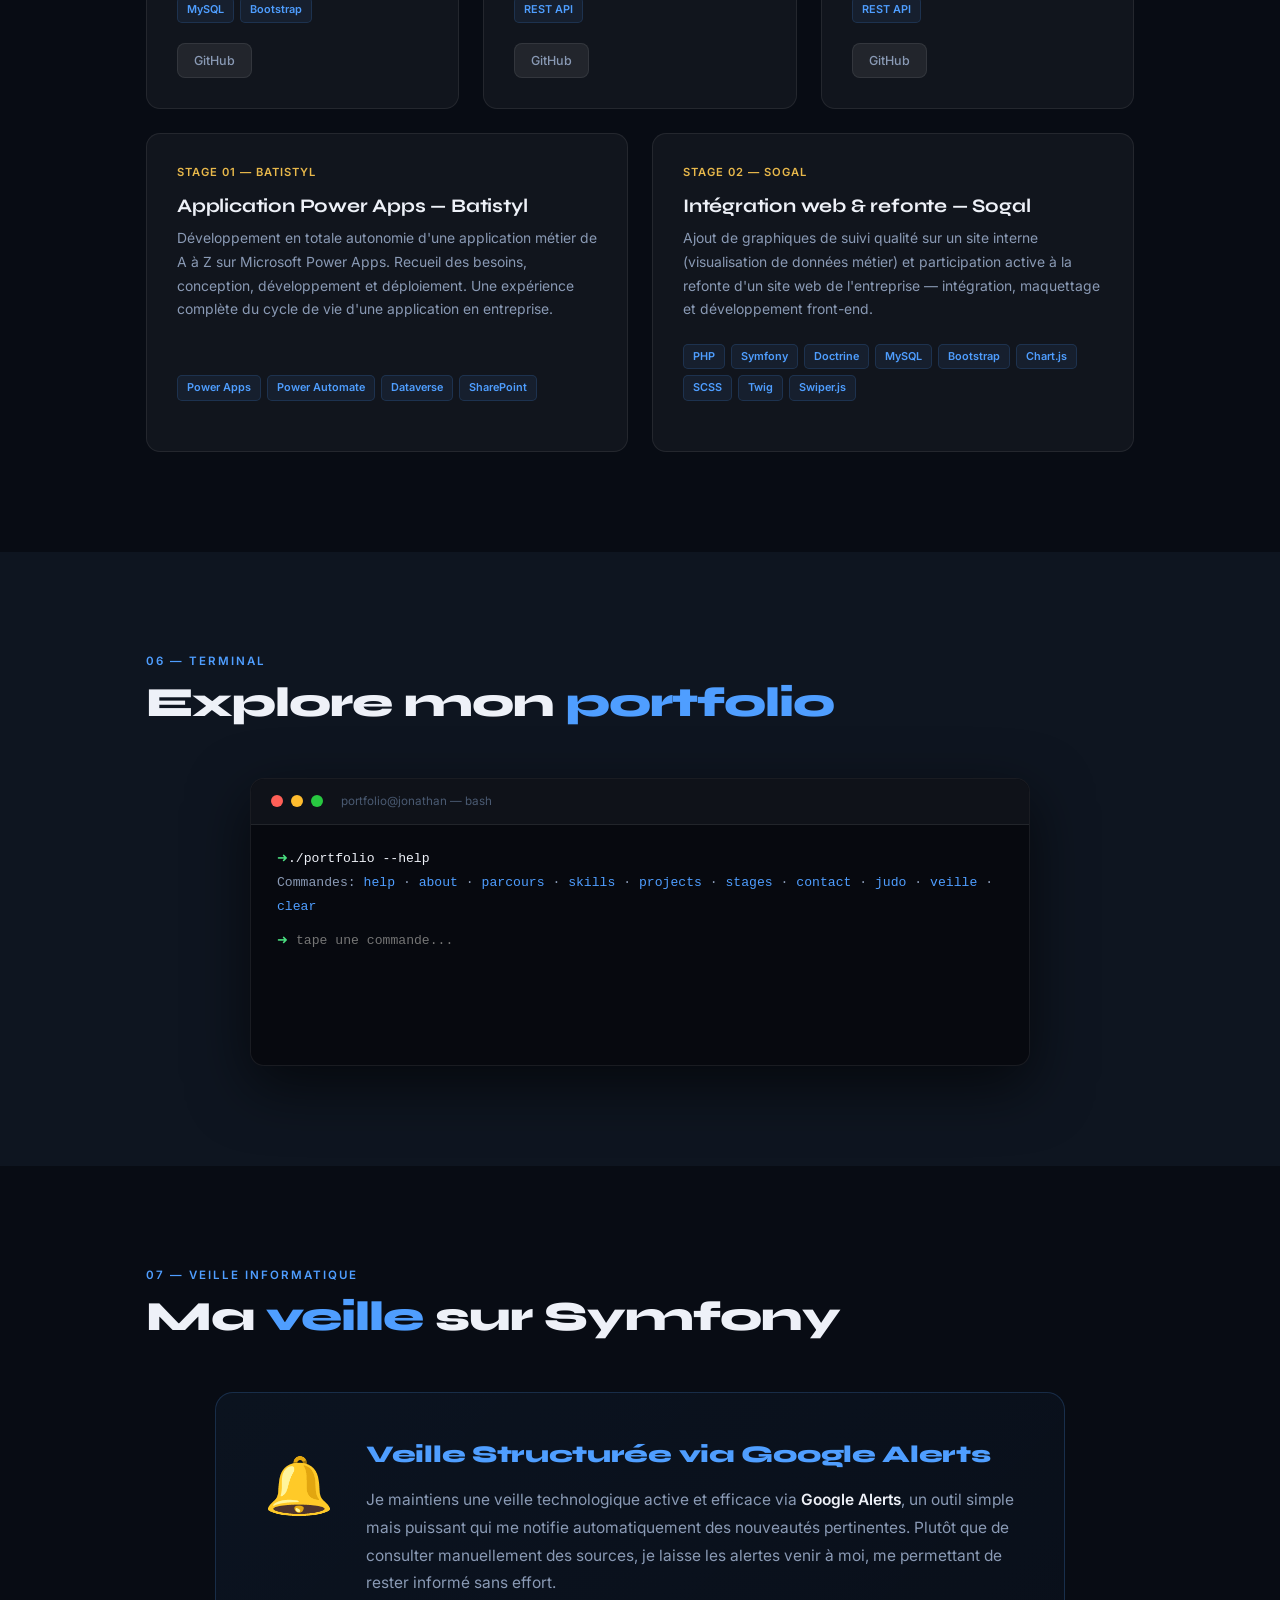
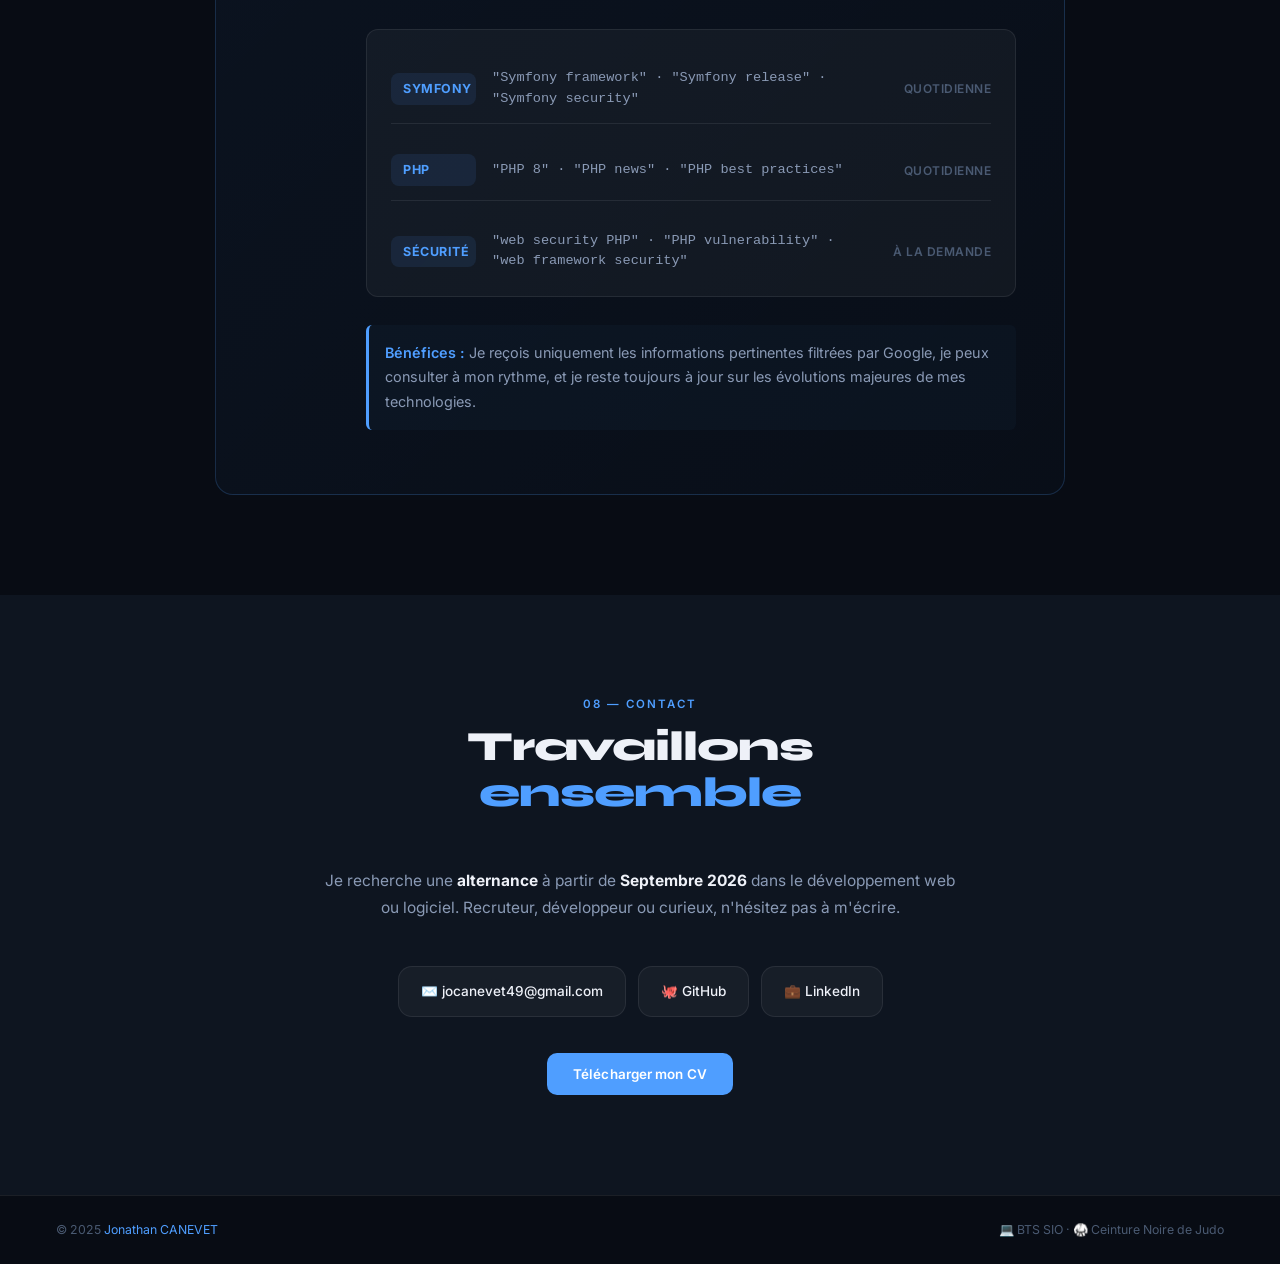
==== commit 194cdb1c: "Updates" ====
--- a/index.html
+++ b/index.html
@@ -319,7 +319,7 @@
                     <div class="tdot g"></div><span class="tbar-title">portfolio@jonathan — bash</span></div>
                 <div class="term-body" id="term-body">
                     <div class="tl"><span class="tp">➜</span><span class="tc">./portfolio --help</span></div>
-                    <div class="tl to">Commandes disponibles: <span class="tk">help</span>· <span class="tk">about</span>· <span class="tk">skills</span>· <span class="tk">projects</span>· <span class="tk">monitoring</span>· <span class="tk">contact</span>· <span class="tk">judo</span>· <span class="tk">clear</span></div>
+                    <div class="tl to">Commandes: <span class="tk">help</span> · <span class="tk">about</span> · <span class="tk">parcours</span> · <span class="tk">skills</span> · <span class="tk">projects</span> · <span class="tk">stages</span> · <span class="tk">contact</span> · <span class="tk">judo</span> · <span class="tk">veille</span> · <span class="tk">clear</span></div>
                     <div id="term-out"></div>
                     <div class="term-input-row"><span class="tp">➜</span><input id="term-input" type="text" placeholder="tape une commande..." autocomplete="off" spellcheck="false" /></div>
                 </div>
--- a/style.css
+++ b/style.css
@@ -114,6 +114,12 @@
     align-items: center;
 }
 
+@media (max-width: 991px) {
+    .nav-container {
+        padding: 0 16px;
+    }
+}
+
 .nav-logo {
     font-family: var(--font-disp);
     font-size: 1.1rem;
@@ -149,7 +155,7 @@
     background: rgba(8, 12, 20, .97);
     border-top: 1px solid var(--border);
     margin-top: 0;
-    padding: 12px 0;
+    padding: 8px 0 16px;
 }
 
 @media (min-width: 992px) {
@@ -174,13 +180,29 @@
 @media (max-width: 991px) {
     .nav-links {
         flex-direction: column;
-        align-items: flex-start;
-        gap: 4px;
-        padding: 8px 20px;
+        align-items: stretch;
+        gap: 0;
+        padding: 0 16px;
+        width: 100%;
     }
     .nav-links a {
-        padding: 8px 0;
-        width: 100%;
+        display: block;
+        padding: 13px 4px;
+        font-size: .95rem;
+        border-bottom: 1px solid var(--border);
+        color: var(--text-2);
+    }
+    .nav-links a:last-of-type {
+        border-bottom: none;
+    }
+    .nav-links a:hover {
+        color: var(--accent);
+        padding-left: 10px;
+    }
+    #theme-btn {
+        margin-top: 12px;
+        width: 42px;
+        height: 42px;
     }
 }
 
@@ -188,7 +210,7 @@
     font-size: .82rem;
     font-weight: 500;
     color: var(--text-2);
-    transition: color .2s;
+    transition: all .2s;
 }
 
 .nav-links a:hover {
@@ -1539,18 +1561,57 @@
 
 @media(max-width:767px) {
     .section-wrap {
-        padding: 60px 20px;
-    }
+        padding: 56px 16px;
+    }
+
+    /* Hero */
+    .hero-name {
+        font-size: clamp(2.4rem, 11vw, 3.5rem);
+        letter-spacing: -1px;
+    }
+    .hero-cta {
+        flex-direction: column;
+        width: 100%;
+    }
+    .hero-cta .btn {
+        width: 100%;
+        text-align: center;
+        padding: 14px 20px;
+    }
+    .hero-scroll {
+        display: none;
+    }
+
+    /* About */
+    .info-row {
+        flex-direction: column;
+        gap: 2px;
+        padding: 10px 14px;
+    }
+    .info-k {
+        width: auto;
+    }
+
+    /* Contact */
+    .contact-cards {
+        flex-direction: column;
+    }
+    .c-card {
+        width: 100%;
+        text-align: center;
+    }
+
+    /* Veille */
     .veille-card {
         flex-direction: column;
         gap: 20px;
-        padding: 24px;
+        padding: 24px 18px;
     }
     .veille-icon {
         font-size: 2.5rem;
     }
     .alerts-list {
-        padding: 16px;
+        padding: 14px;
     }
     .alert-item {
         grid-template-columns: 1fr;
@@ -1563,9 +1624,11 @@
     .veille-title {
         font-size: 1.2rem;
     }
-    .hero-scroll {
-        display: none;
-    }
+    .veille-description {
+        font-size: .9rem;
+    }
+
+    /* Footer */
     footer {
         flex-direction: column;
         gap: 8px;
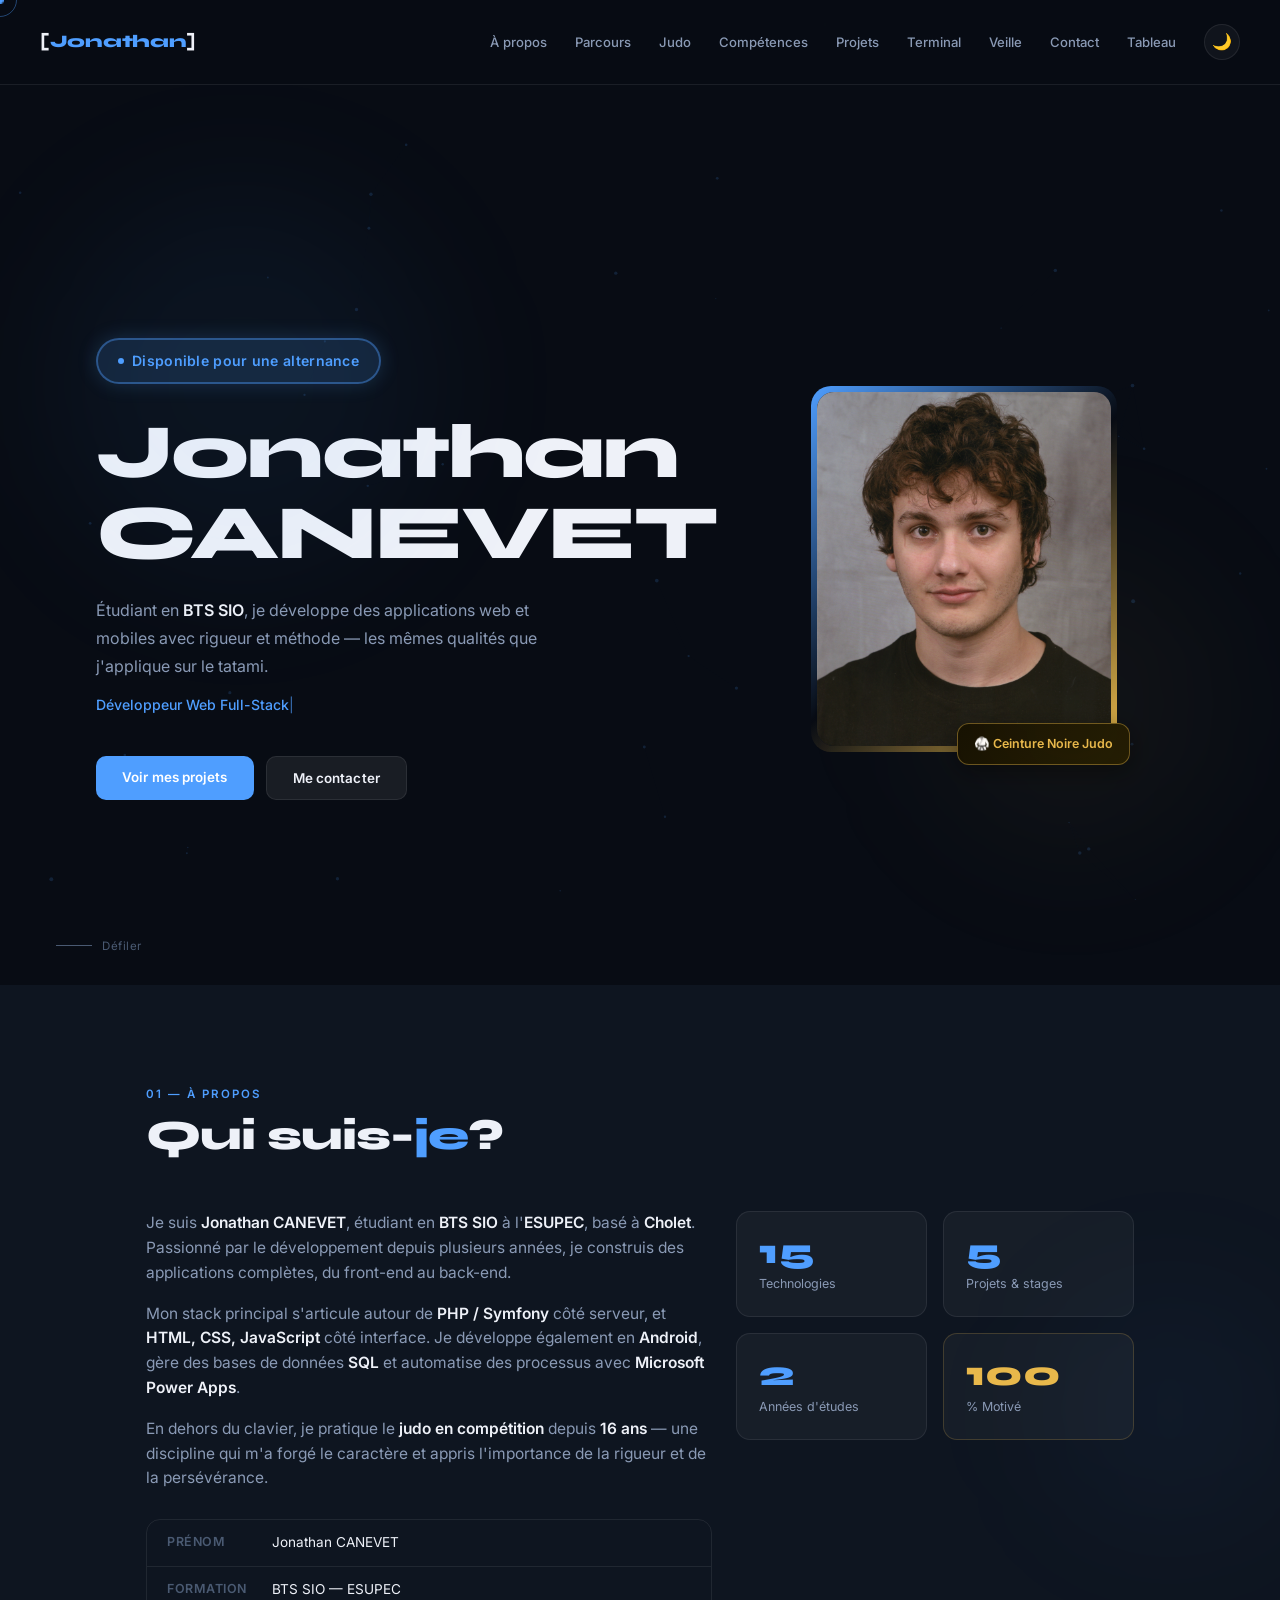
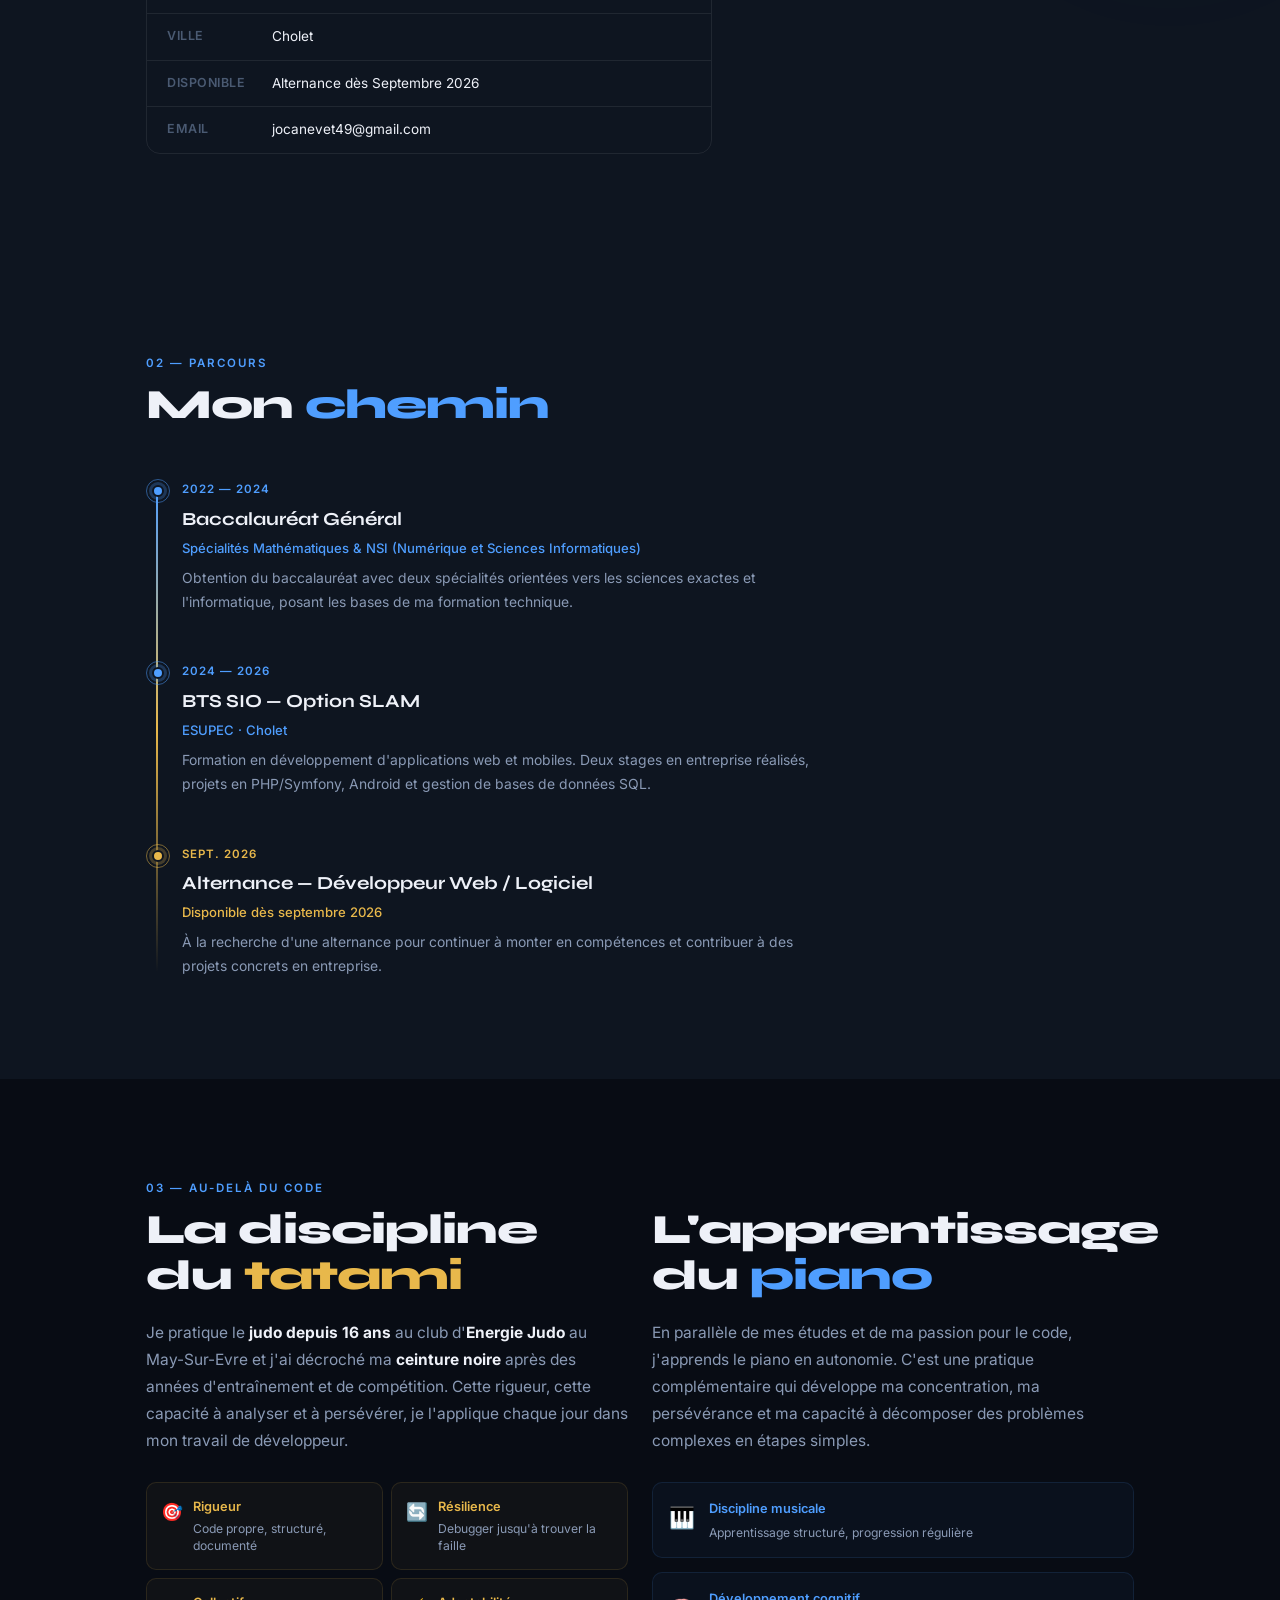
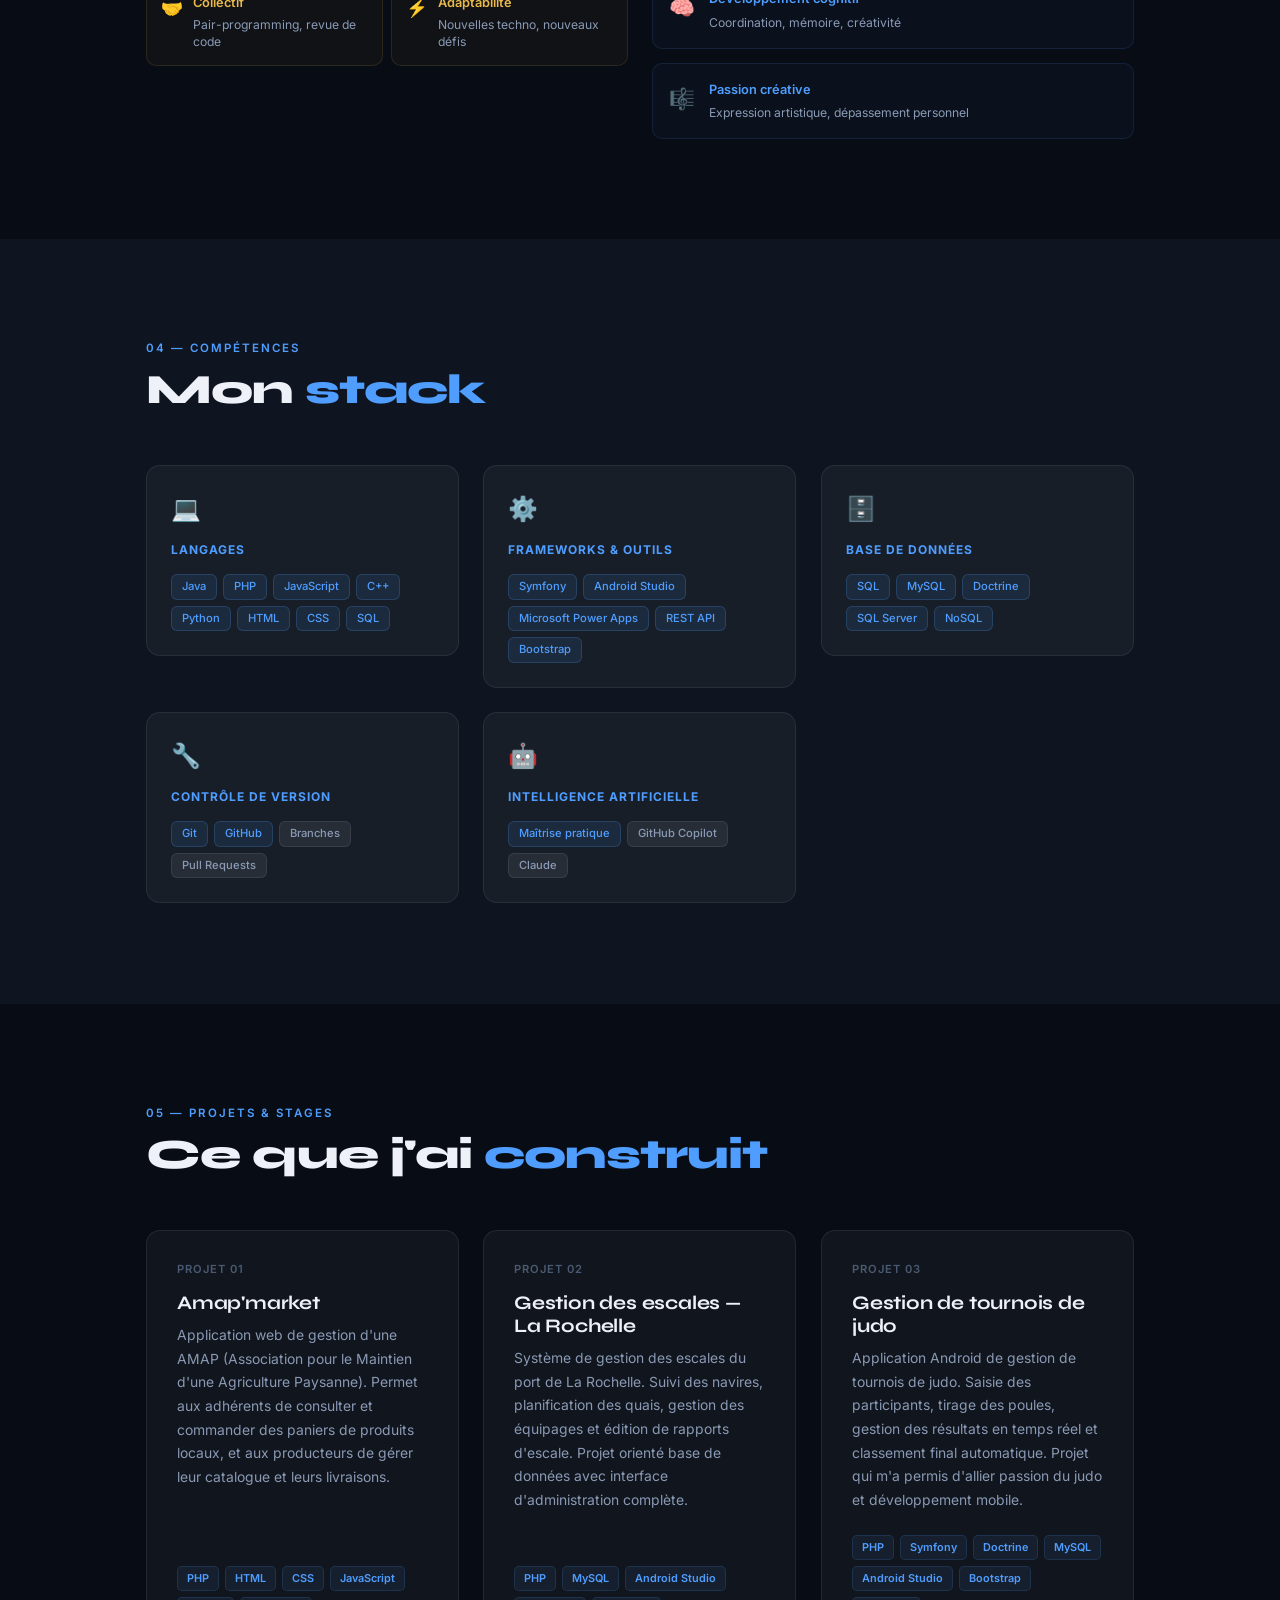
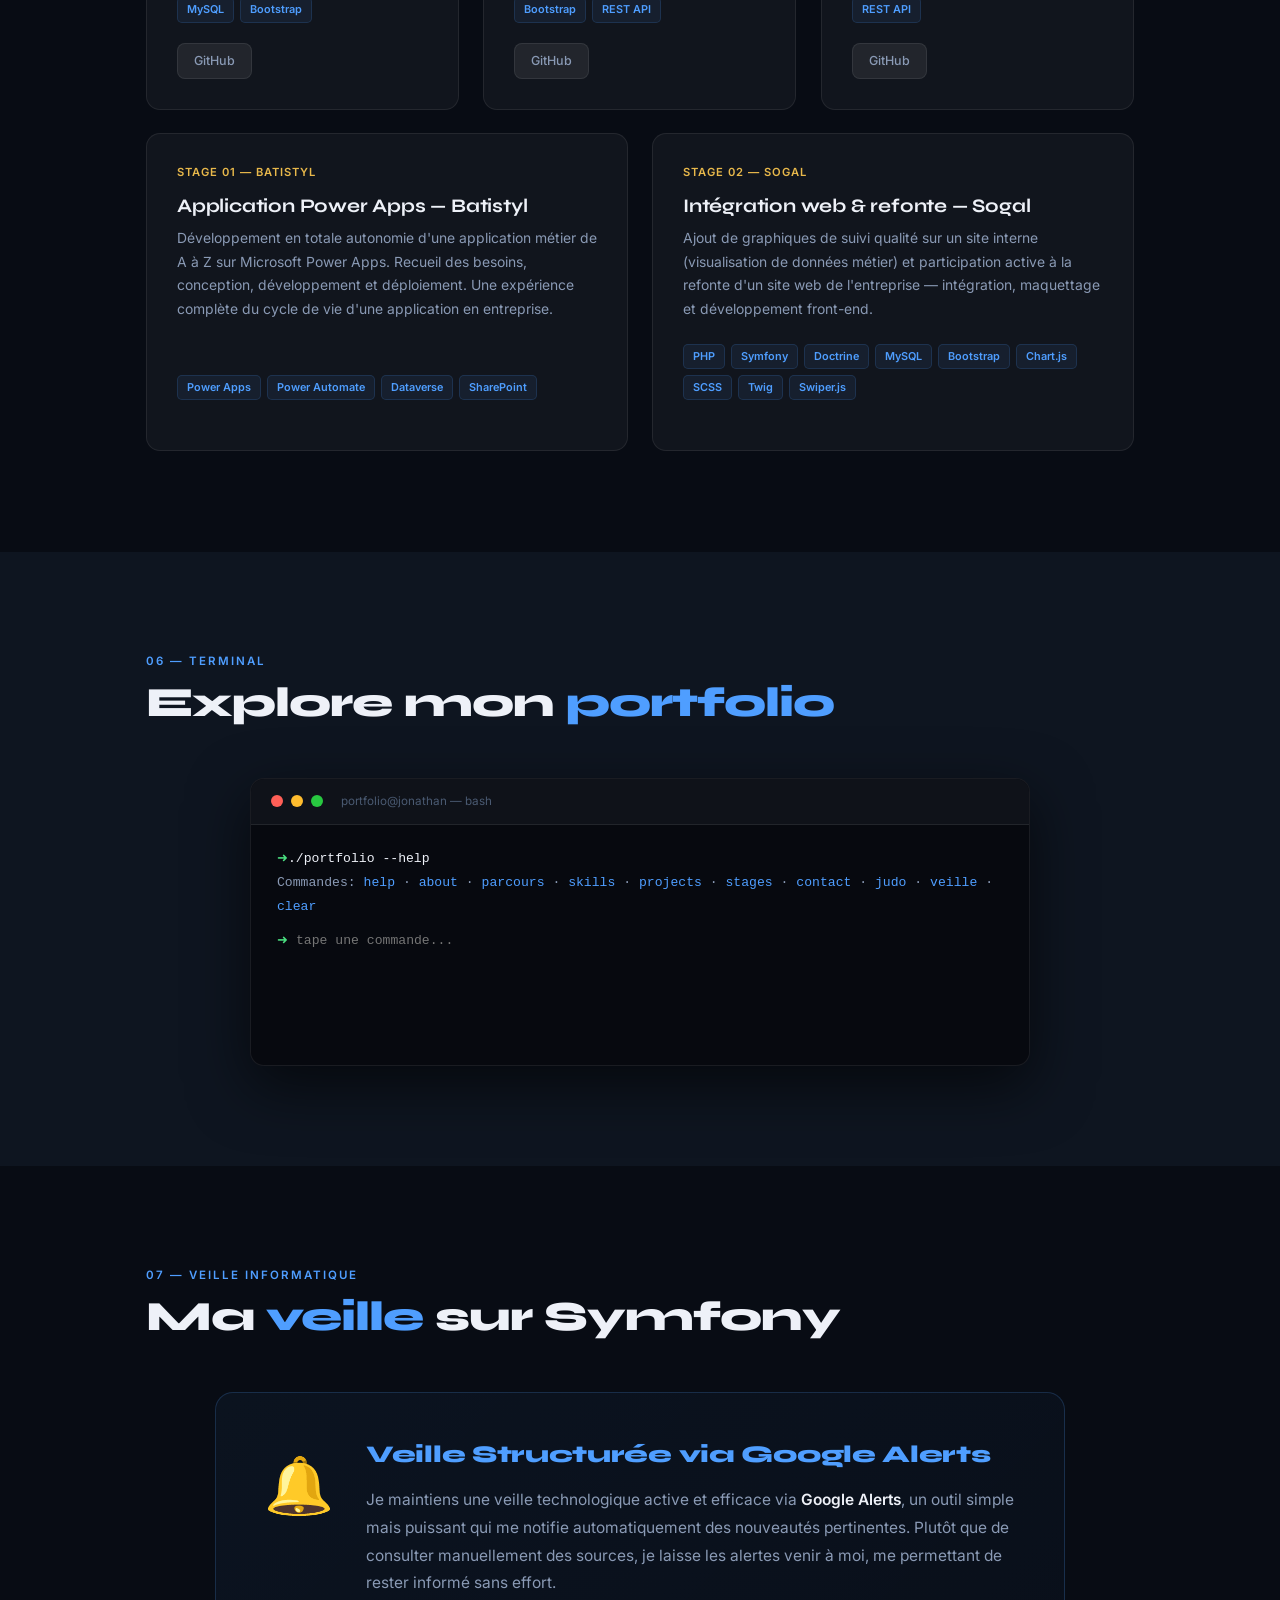
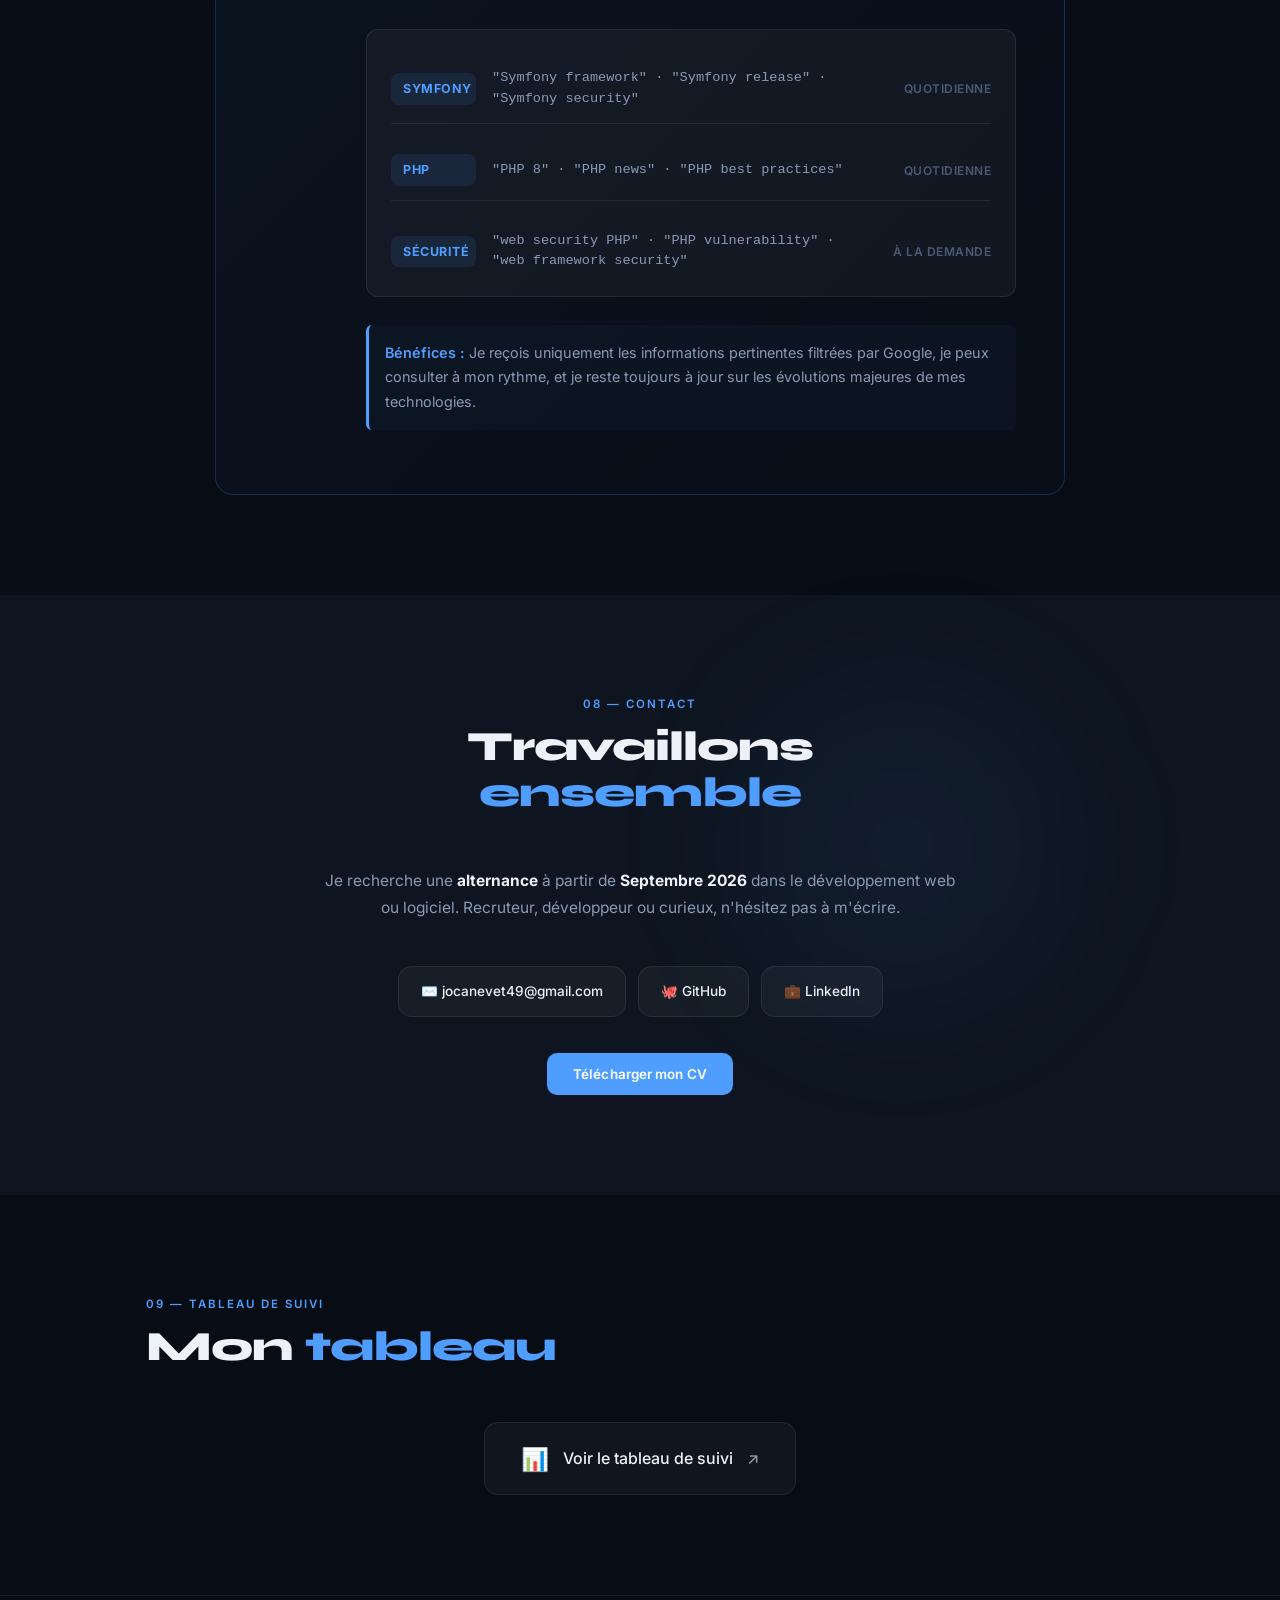
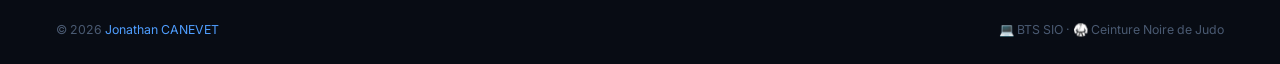
==== commit 5ff11f8a: "Animations" ====
--- a/index.html
+++ b/index.html
@@ -10,7 +10,7 @@
     <link rel="stylesheet" href="style.css">
 </head>
 
-<body><canvas id="bg-canvas"></canvas>
+<body><canvas id="bg-canvas"></canvas><div id="scroll-progress"></div>
     <!-- NAV -->
     <nav class="navbar navbar-expand-lg">
         <div class="container-fluid nav-container">
@@ -20,7 +20,7 @@
             </button>
             <div class="collapse navbar-collapse" id="navMenu">
                 <div class="nav-links ms-auto">
-                    <a href="#about">À propos</a><a href="#parcours">Parcours</a><a href="#judo">Judo</a><a href="#skills">Compétences</a><a href="#projects">Projets</a><a href="#terminal">Terminal</a><a href="#veille">Veille</a><a href="#contact">Contact</a><button id="theme-btn" title="Changer le thème">🌙</button>
+                    <a href="#about">À propos</a><a href="#parcours">Parcours</a><a href="#judo">Judo</a><a href="#skills">Compétences</a><a href="#projects">Projets</a><a href="#terminal">Terminal</a><a href="#veille">Veille</a><a href="#contact">Contact</a><a href="#tableau">Tableau</a><button id="theme-btn" title="Changer le thème">🌙</button>
                 </div>
             </div>
         </div>
@@ -275,7 +275,7 @@
                         <div class="proj-idx">Projet 02</div>
                         <h3 class="proj-title">Gestion des escales — La Rochelle</h3>
                         <p class="proj-desc">Système de gestion des escales du port de La Rochelle. Suivi des navires, planification des quais, gestion des équipages et édition de rapports d'escale. Projet orienté base de données avec interface d'administration complète.</p>
-                        <div class="proj-stack"><span class="proj-tag">PHP</span><span class="proj-tag">Symfony</span><span class="proj-tag">Doctrine</span><span class="proj-tag">MySQL</span><span class="proj-tag">Android Studio</span><span class="proj-tag">Bootstrap</span><span class="proj-tag">REST API</span></div>
+                        <div class="proj-stack"><span class="proj-tag">PHP</span><span class="proj-tag">MySQL</span><span class="proj-tag">Android Studio</span><span class="proj-tag">Bootstrap</span><span class="proj-tag">REST API</span></div>
                         <div class="proj-links"><a href="https://github.com/azevan230/PPE3" target="_blank" class="p-link">GitHub</a></div>
                     </div>
                 </div>
@@ -374,9 +374,23 @@
             </div>
         </div>
     </section>
+    <!-- TABLEAU -->
+    <section id="tableau">
+        <div class="section-wrap">
+            <p class="s-label reveal">09 — Tableau de suivi</p>
+            <h2 class="s-title reveal">Mon <em>tableau</em></h2>
+            <div class="sheets-link-wrap reveal">
+                <a href="tableau.html" target="_blank" rel="noopener" class="sheets-btn">
+                    <span class="sheets-btn-icon">📊</span>
+                    <span class="sheets-btn-label">Voir le tableau de suivi</span>
+                    <span class="sheets-btn-arrow">↗</span>
+                </a>
+            </div>
+        </div>
+    </section>
     <!-- FOOTER -->
     <footer>
-        <div>© 2025 <em>Jonathan CANEVET</em></div>
+        <div>© 2026 <em>Jonathan CANEVET</em></div>
         <div>💻 BTS SIO · 🥋 Ceinture Noire de Judo</div>
     </footer>
     <script src="https://cdn.jsdelivr.net/npm/bootstrap@5.3.3/dist/js/bootstrap.bundle.min.js"></script>
--- a/style.css
+++ b/style.css
@@ -93,14 +93,20 @@
     top: 0;
     left: 0;
     right: 0;
-    z-index: 200;
+    z-index: 9000;
     height: auto;
     min-height: 68px;
     background: rgba(8, 12, 20, .92);
     backdrop-filter: blur(20px);
     border-bottom: 1px solid var(--border);
-    transition: background .35s;
+    transition: background .35s, box-shadow .35s, border-color .35s;
     padding: 0;
+    animation: nav-entrance .6s .05s both cubic-bezier(.25,.46,.45,.94);
+}
+
+@keyframes nav-entrance {
+    from { transform: translateY(-100%); opacity: 0; }
+    to   { transform: none; opacity: 1; }
 }
 
 [data-theme="light"] nav {
@@ -1635,4 +1641,253 @@
         padding: 20px;
         text-align: center;
     }
+}
+
+
+/* TABLEAU GOOGLE SHEETS */
+
+#tableau {
+    background: var(--bg);
+}
+
+.sheets-link-wrap {
+    display: flex;
+    justify-content: center;
+}
+
+.sheets-btn {
+    display: inline-flex;
+    align-items: center;
+    gap: 14px;
+    padding: 18px 36px;
+    background: var(--surface);
+    border: 1px solid var(--border);
+    border-radius: var(--radius);
+    color: var(--text);
+    font-size: 1rem;
+    font-weight: 500;
+    transition: all .25s;
+    text-decoration: none;
+}
+
+.sheets-btn:hover {
+    border-color: var(--accent);
+    color: var(--accent);
+    transform: translateY(-3px);
+    box-shadow: 0 8px 32px rgba(79,158,255,.15);
+    background: rgba(79,158,255,.06);
+}
+
+.sheets-btn-icon { font-size: 1.4rem; }
+
+.sheets-btn-arrow {
+    font-size: 1rem;
+    opacity: .6;
+    transition: transform .2s, opacity .2s;
+}
+
+.sheets-btn:hover .sheets-btn-arrow {
+    transform: translate(3px, -3px);
+    opacity: 1;
+}
+
+
+/* ═══════════════════════════════════════════
+   ANIMATIONS ORIGINALES
+═══════════════════════════════════════════ */
+
+/* ─── SCROLL PROGRESS ─── */
+#scroll-progress {
+    position: fixed;
+    top: 0; left: 0;
+    height: 2px; width: 0%;
+    background: linear-gradient(90deg, var(--accent), var(--judo), var(--accent));
+    background-size: 200% 100%;
+    z-index: 9999;
+    box-shadow: 0 0 10px rgba(79,158,255,.7), 0 0 20px rgba(79,158,255,.3);
+    animation: progress-shimmer 2s linear infinite;
+}
+@keyframes progress-shimmer {
+    0%   { background-position: 100% 0; }
+    100% { background-position: -100% 0; }
+}
+
+/* ─── CUSTOM CURSOR ─── */
+.has-custom-cursor, .has-custom-cursor * { cursor: none !important; }
+.cursor-dot {
+    position: fixed; top: 0; left: 0;
+    width: 7px; height: 7px;
+    background: var(--accent);
+    border-radius: 50%;
+    pointer-events: none; z-index: 9998;
+    transform: translate(-50%,-50%);
+    will-change: left, top;
+    transition: background .2s, width .15s, height .15s;
+}
+.cursor-ring {
+    position: fixed; top: 0; left: 0;
+    width: 34px; height: 34px;
+    border: 1.5px solid rgba(79,158,255,.4);
+    border-radius: 50%;
+    pointer-events: none; z-index: 9997;
+    transform: translate(-50%,-50%);
+    will-change: left, top;
+    transition: width .2s, height .2s, border-color .2s, background .2s;
+}
+.cursor-ring.hovering {
+    width: 52px; height: 52px;
+    border-color: rgba(79,158,255,.75);
+    background: rgba(79,158,255,.05);
+}
+
+/* ─── GLITCH SUR LE NOM HÉROS ─── */
+@keyframes glitch {
+    0%,95%,100% { text-shadow: none; letter-spacing: -2px; }
+    95.5% {
+        text-shadow: -3px 0 rgba(255,50,100,.9), 3px 0 rgba(0,220,255,.9);
+        letter-spacing: -4px;
+    }
+    96% {
+        text-shadow: 3px 0 rgba(255,50,100,.9), -3px 0 rgba(0,220,255,.9);
+        letter-spacing: 0px;
+    }
+    96.5% {
+        text-shadow: -1px 0 rgba(255,50,100,.5), 1px 0 rgba(0,220,255,.5);
+        letter-spacing: -2px;
+    }
+    97% { text-shadow: none; letter-spacing: -2px; }
+}
+.hero-name { animation: fadeUp .6s .25s forwards, glitch 12s 5s infinite; }
+
+/* ─── PHOTO GLOW ANIMÉ ─── */
+@keyframes glow-breathe {
+    0%,100% { opacity: 1; filter: brightness(1); }
+    50%      { opacity: .65; filter: brightness(1.4) hue-rotate(25deg); }
+}
+.photo-glow { animation: glow-breathe 4s ease-in-out infinite; }
+
+/* ─── TIMELINE — ANNEAUX PULSANTS ─── */
+.tl-dot::after {
+    content: '';
+    position: absolute;
+    inset: -8px;
+    border-radius: 50%;
+    border: 1.5px solid rgba(79,158,255,.5);
+    animation: dot-ring 2.6s ease-out infinite;
+    pointer-events: none;
+}
+.tl-dot-future::after {
+    border-color: rgba(232,184,75,.5);
+    animation-delay: .6s;
+}
+@keyframes dot-ring {
+    0%   { transform: scale(1); opacity: .7; }
+    100% { transform: scale(4); opacity: 0; }
+}
+
+/* ─── NAV — INDICATEUR DE SECTION ACTIVE ─── */
+@media (min-width: 992px) {
+    .nav-links a { position: relative; }
+    .nav-links a::after {
+        content: '';
+        position: absolute;
+        bottom: -3px; left: 0;
+        width: 100%; height: 1.5px;
+        background: var(--accent);
+        transform: scaleX(0);
+        transform-origin: left;
+        transition: transform .3s ease;
+        border-radius: 2px;
+    }
+    .nav-links a.nav-active { color: var(--text); }
+    .nav-links a.nav-active::after { transform: scaleX(1); }
+}
+
+/* ─── TAGS — ENTRÉE EN STAGGER ─── */
+.tag {
+    opacity: 0;
+    transform: translateY(5px) scale(.88);
+    transition: opacity .22s ease, transform .22s ease, background .18s, border-color .18s, color .18s;
+}
+.tag.tag-visible { opacity: 1; transform: none; }
+
+/* ─── ORBES AMBIANTS ─── */
+.orb {
+    position: absolute;
+    border-radius: 50%;
+    filter: blur(72px);
+    pointer-events: none; z-index: 0;
+    animation: orb-drift 10s ease-in-out infinite;
+}
+@keyframes orb-drift {
+    0%,100% { transform: translate(0, 0); }
+    35%      { transform: translate(28px, -38px); }
+    68%      { transform: translate(-18px, 22px); }
+}
+
+/* ─── SECTION HERO — POSITION RELATIVE POUR LES ORBES ─── */
+#hero .hero-container, #about, #skills, #contact { position: relative; }
+
+/* ─── CARTE 3D — PRESERVE-3D ─── */
+.proj-card, .skill-card { transform-style: preserve-3d; will-change: transform; }
+
+
+/* ═══════════════════════════════════════════
+   NAVBAR — ANIMATIONS IMPRESSIONNANTES
+═══════════════════════════════════════════ */
+
+/* État scrollé — glassmorphism renforcé */
+nav.nav-scrolled {
+    background: rgba(5, 8, 16, .98);
+    border-bottom-color: rgba(79,158,255,.2);
+    box-shadow: 0 8px 48px rgba(0,0,0,.65), inset 0 -1px 0 rgba(79,158,255,.1);
+}
+[data-theme="light"] nav.nav-scrolled {
+    background: rgba(248,250,252,.99);
+    box-shadow: 0 4px 28px rgba(0,0,0,.1), inset 0 -1px 0 rgba(79,158,255,.15);
+}
+
+/* Magic pill — indicateur glissant */
+.nav-pill {
+    position: absolute;
+    background: rgba(79,158,255,.11);
+    border: 1px solid rgba(79,158,255,.22);
+    border-radius: 9px;
+    pointer-events: none;
+    opacity: 0;
+    box-shadow: 0 0 12px rgba(79,158,255,.12);
+    transition:
+        left   .3s cubic-bezier(.25,.46,.45,.94),
+        top    .3s cubic-bezier(.25,.46,.45,.94),
+        width  .3s cubic-bezier(.25,.46,.45,.94),
+        height .3s cubic-bezier(.25,.46,.45,.94),
+        opacity .18s ease;
+}
+
+/* Logo — shimmer au survol */
+.nav-logo {
+    position: relative;
+    overflow: hidden;
+}
+.nav-logo::after {
+    content: '';
+    position: absolute;
+    top: 0; left: -80%;
+    width: 55%; height: 100%;
+    background: linear-gradient(90deg, transparent, rgba(79,158,255,.45), transparent);
+    transform: skewX(-18deg);
+    transition: left .55s ease;
+    pointer-events: none;
+}
+.nav-logo:hover::after { left: 140%; }
+
+/* Liens nav — glow subtle au survol (desktop) */
+@media (min-width: 992px) {
+    .nav-links a {
+        transition: color .2s, text-shadow .2s;
+    }
+    .nav-links a:hover {
+        color: var(--text);
+        text-shadow: 0 0 20px rgba(79,158,255,.5);
+    }
 }
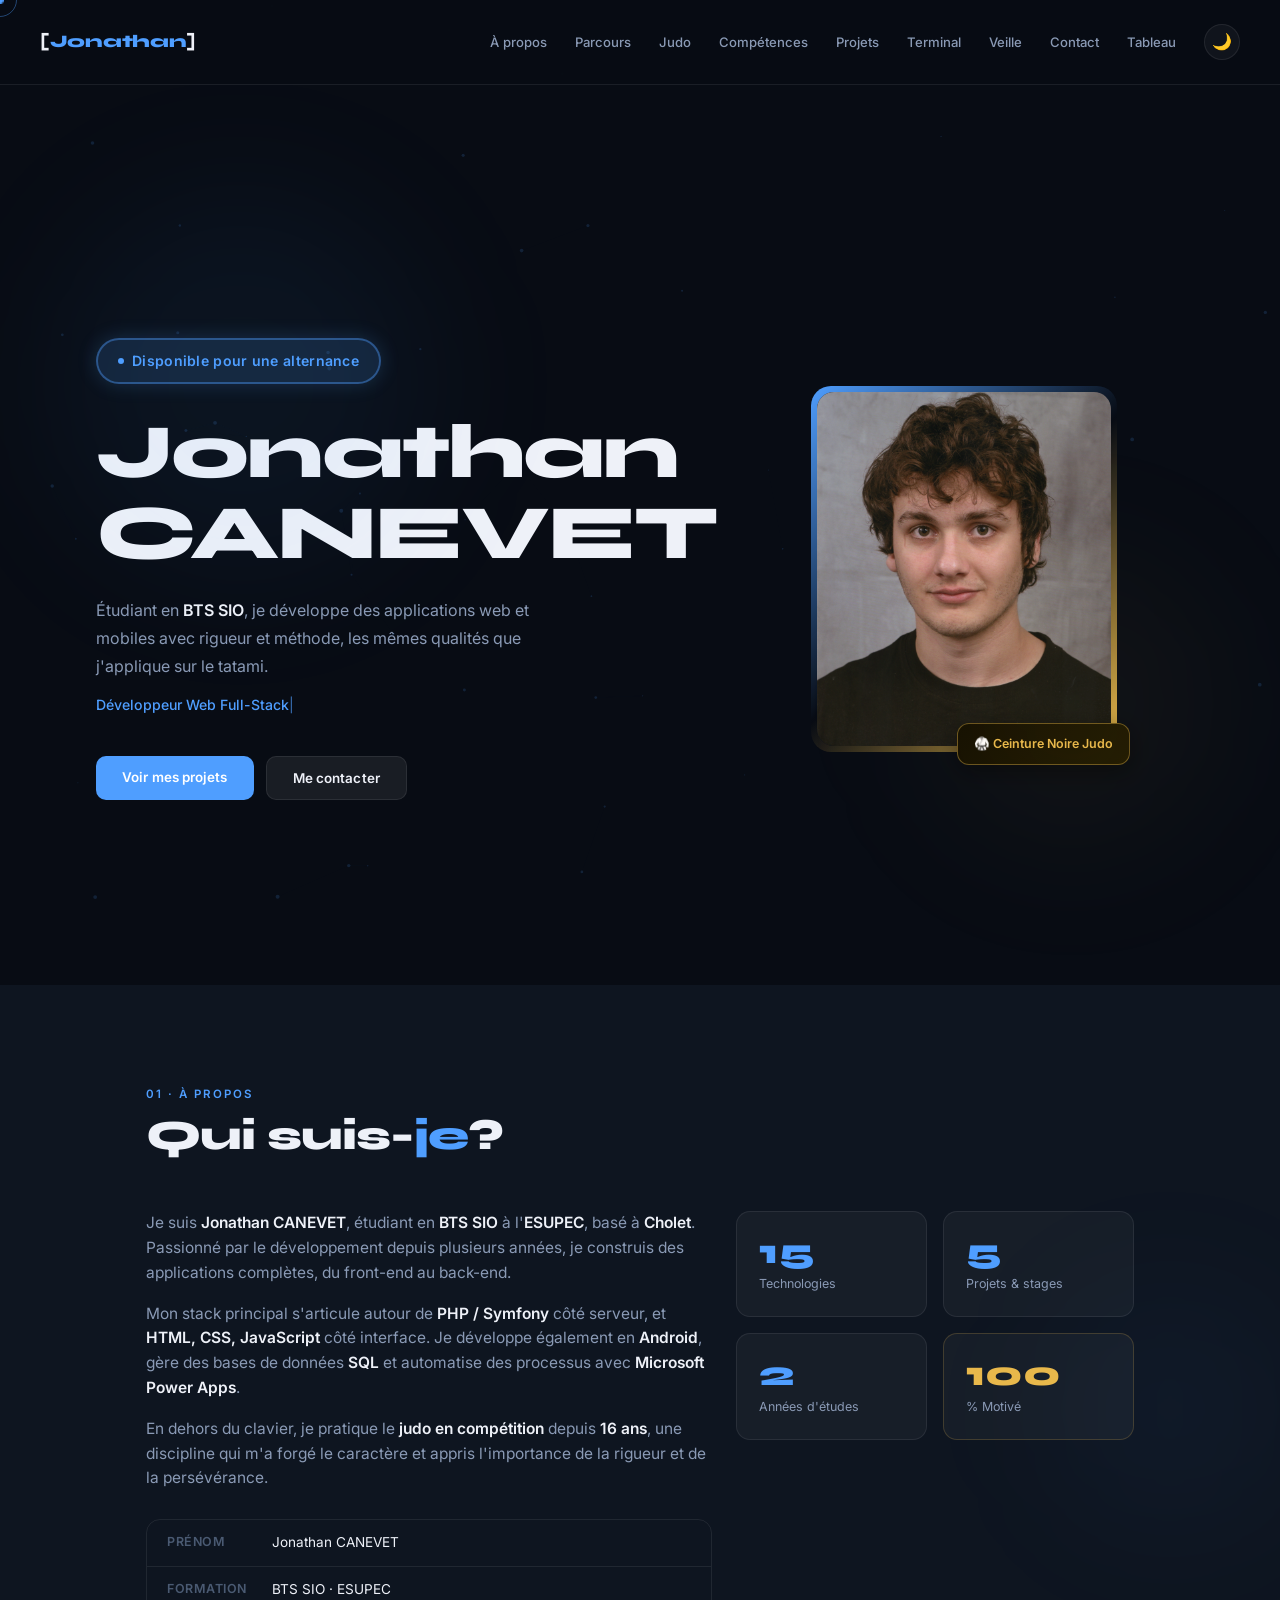
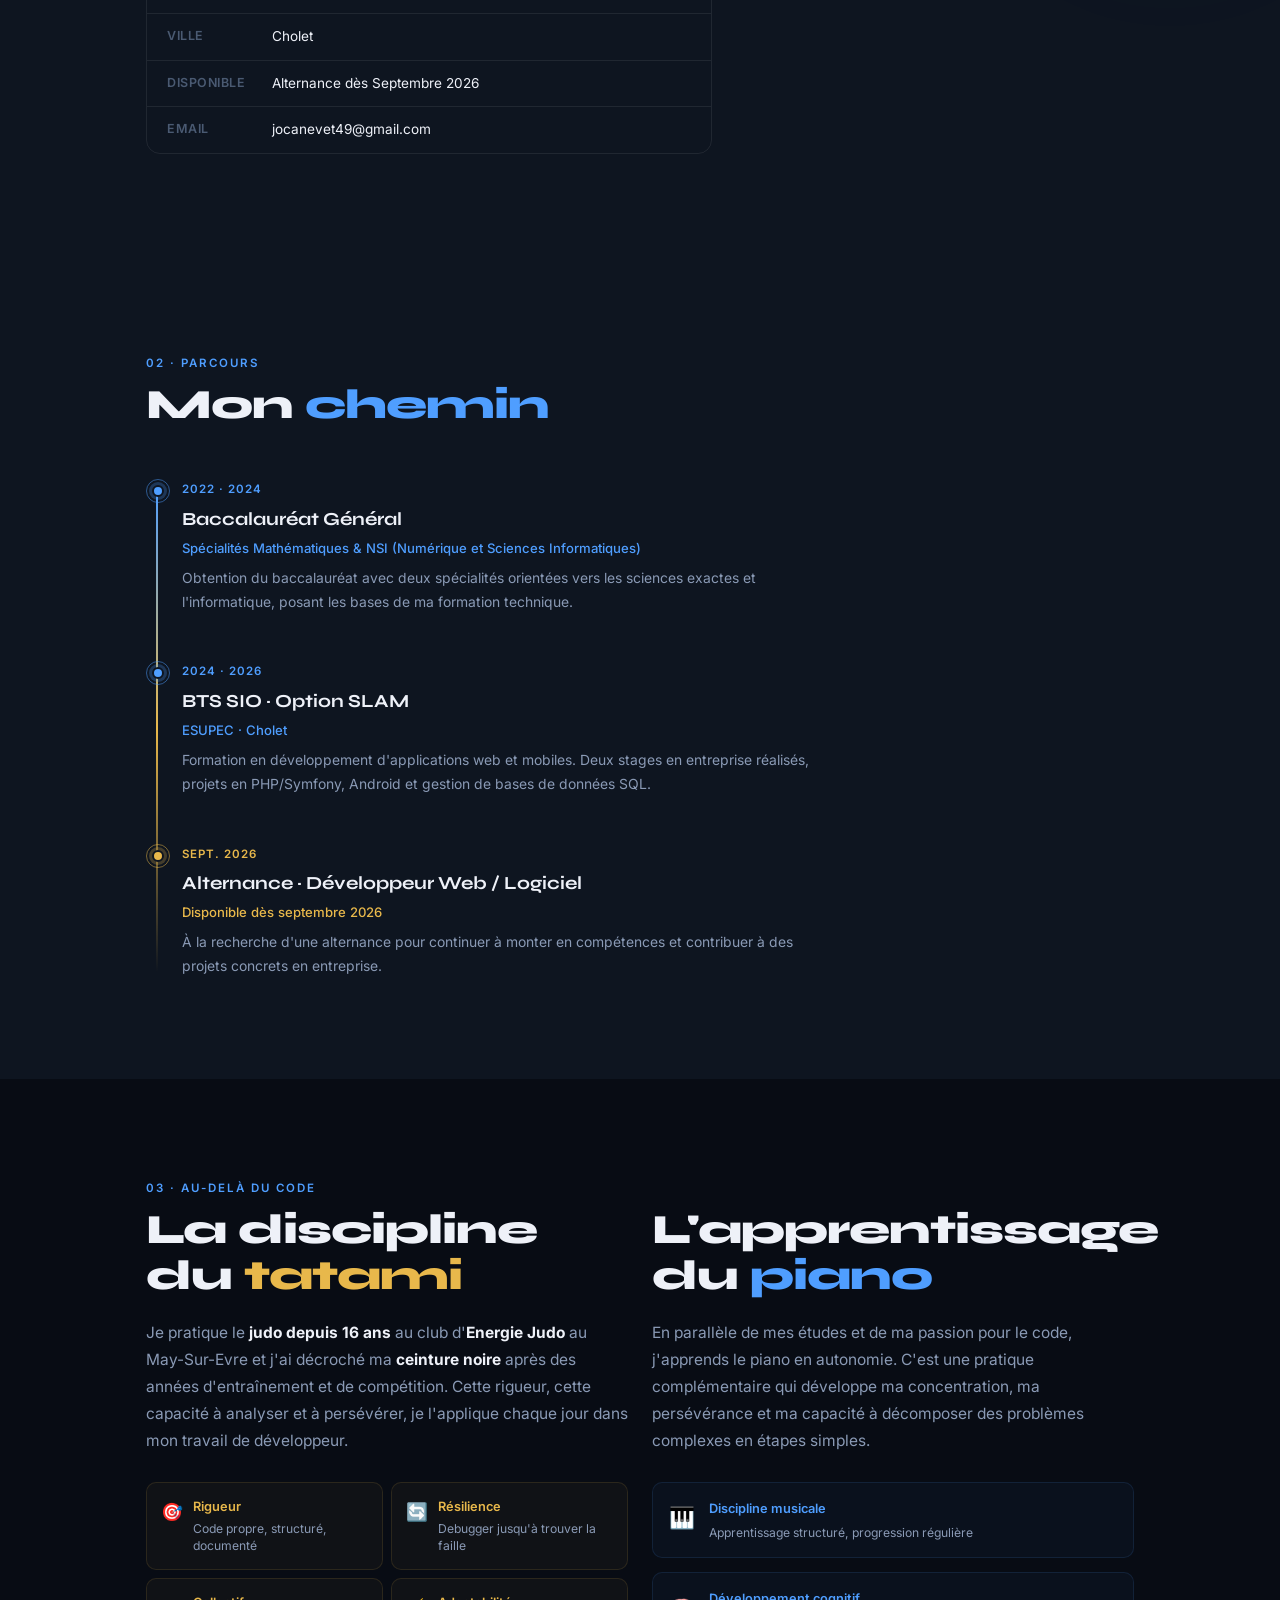
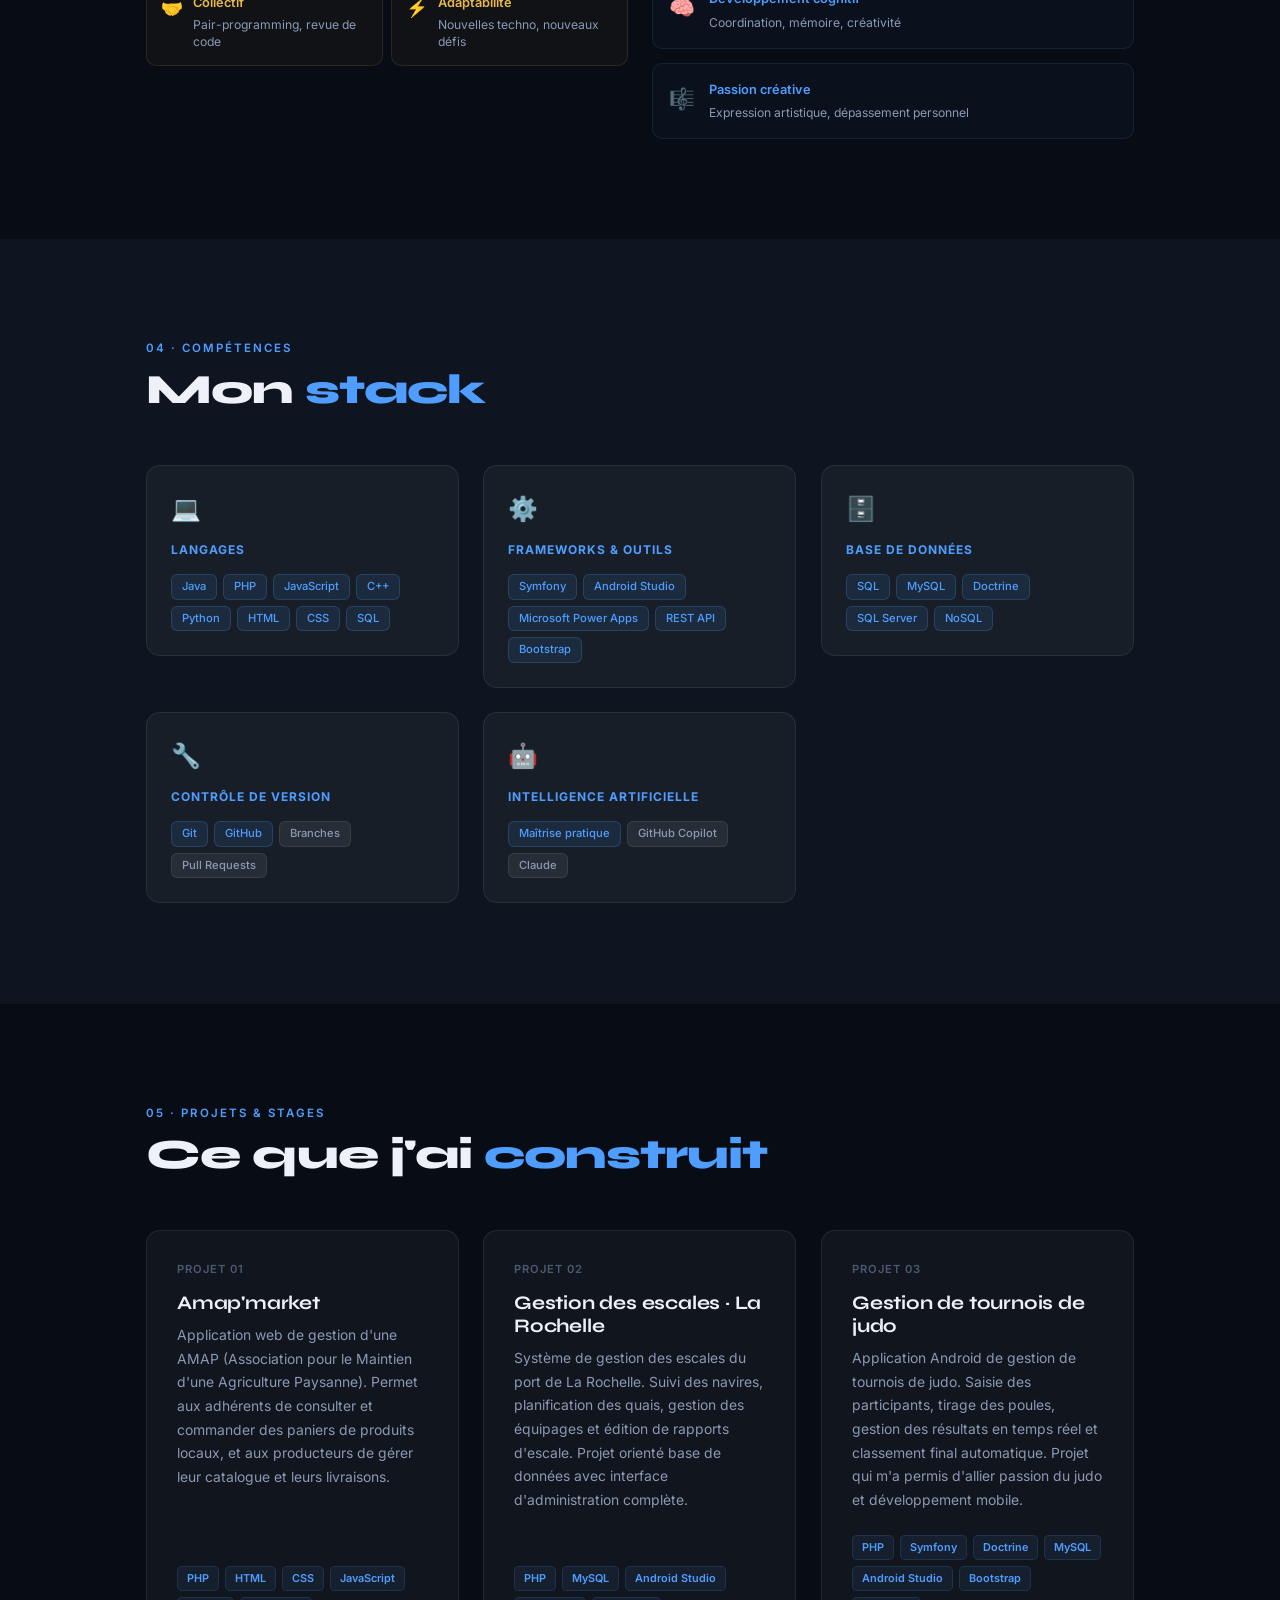
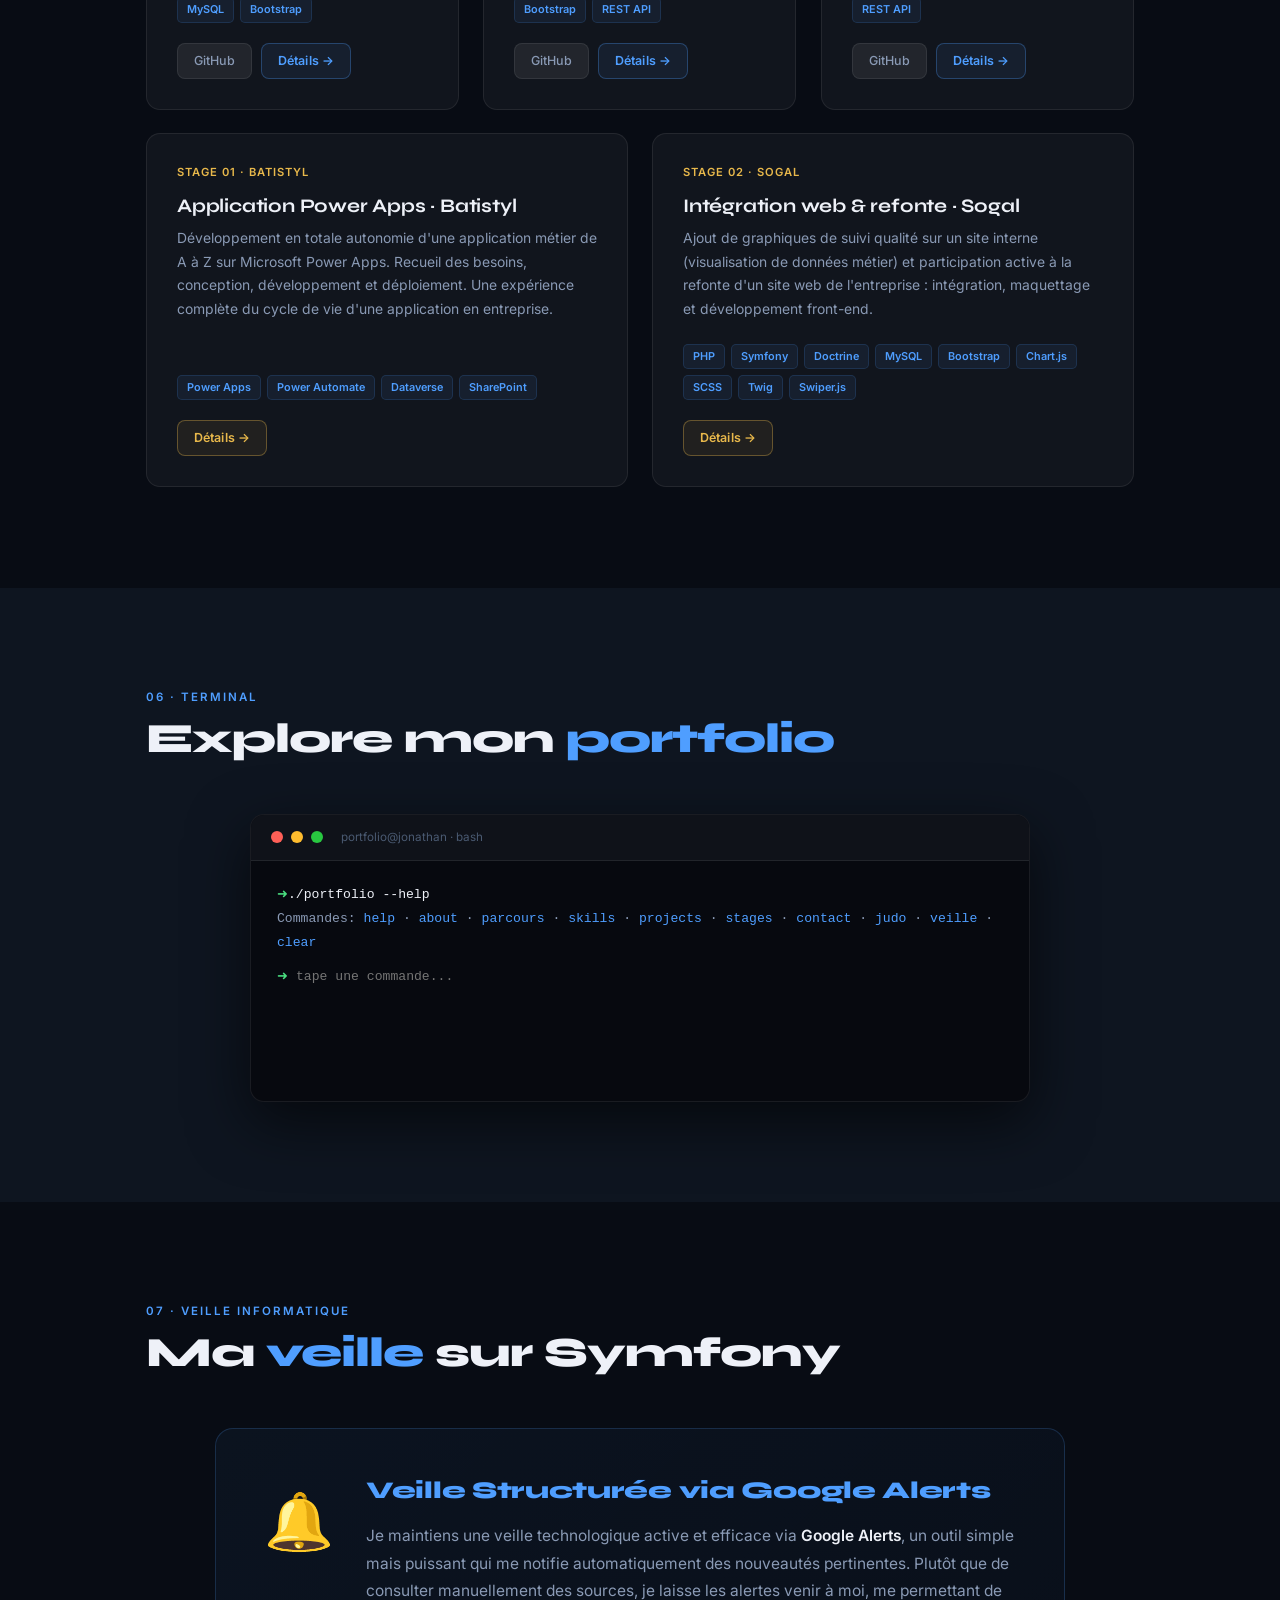
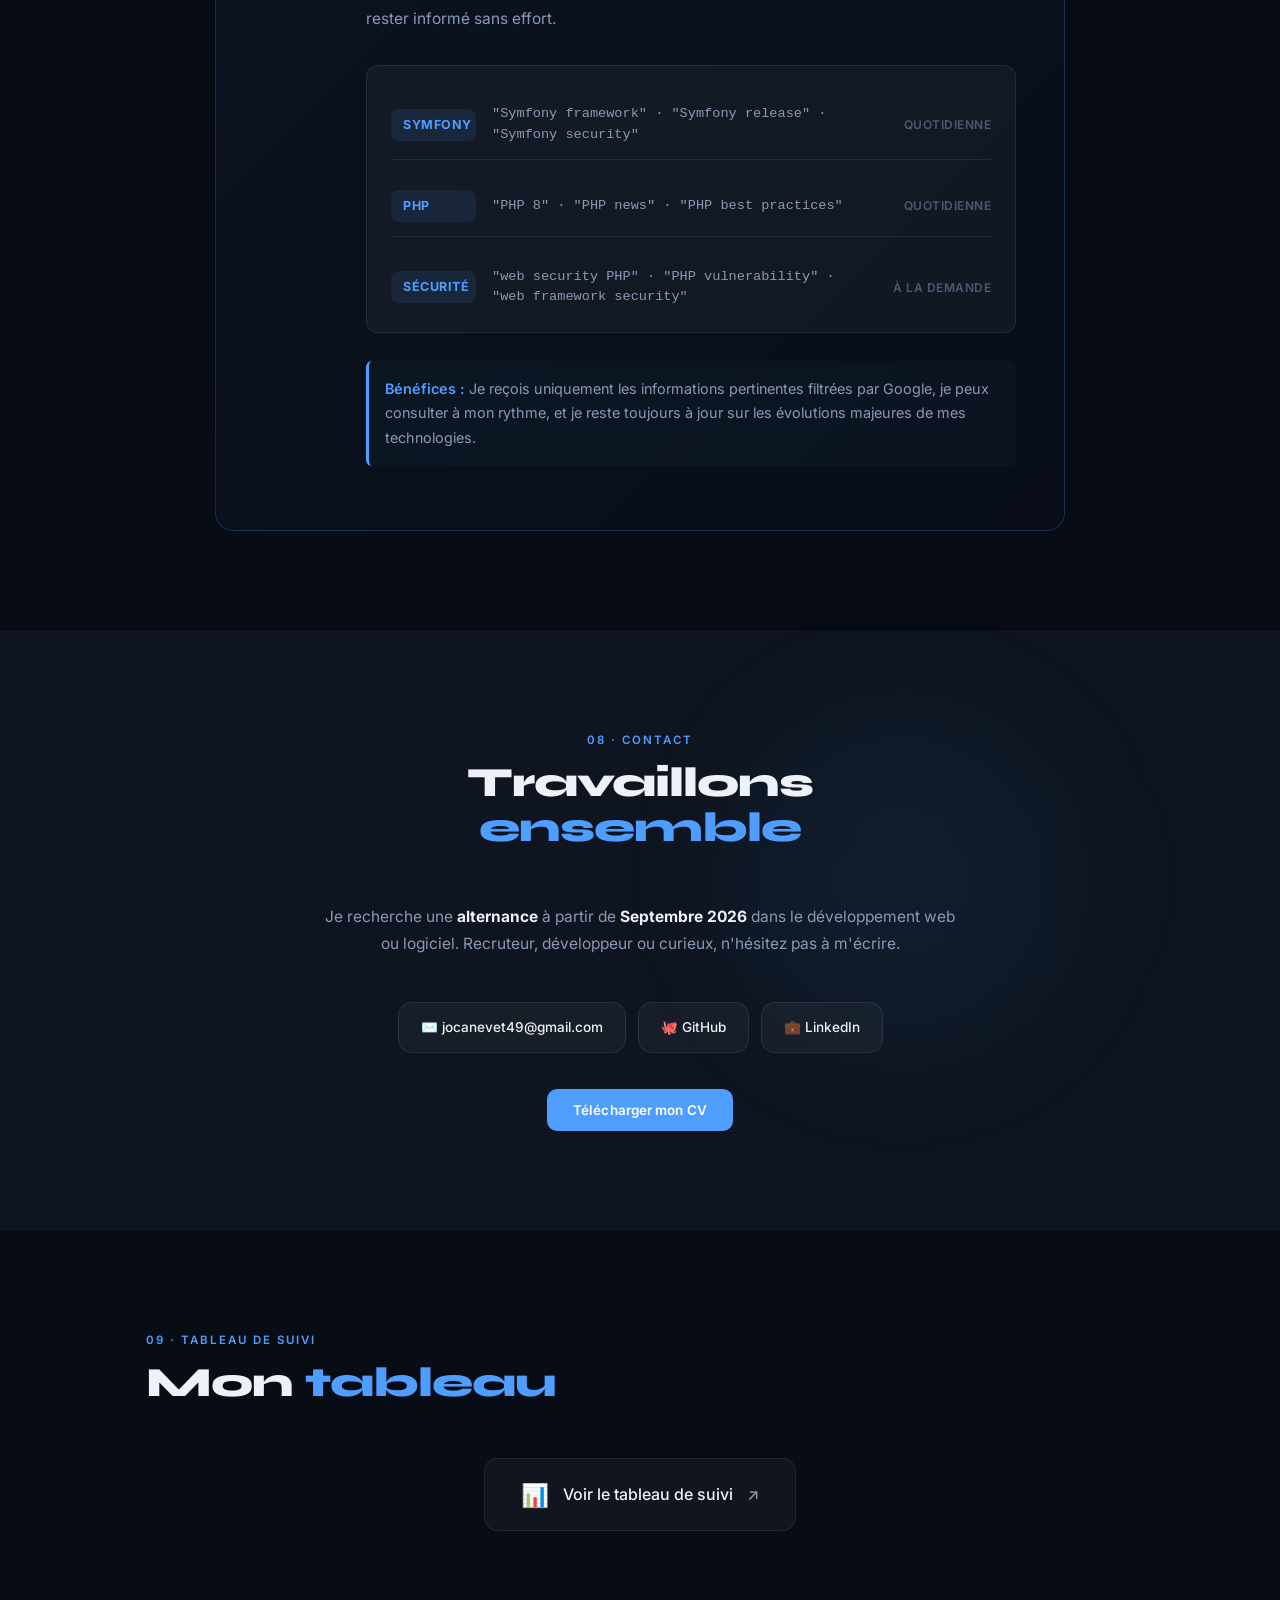
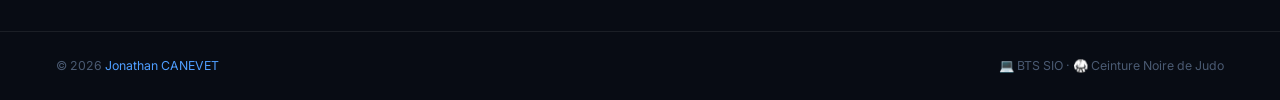
==== commit acf90e83: "Modifs" ====
--- a/index.html
+++ b/index.html
@@ -1,10 +1,10 @@
-<!DOCTYPE html>
+﻿<!DOCTYPE html>
 <html lang="fr" data-theme="dark">
 
 <head>
     <meta charset="UTF-8" />
     <meta name="viewport" content="width=device-width, initial-scale=1.0" />
-    <title>Jonathan CANEVET — Portfolio</title>
+    <title>Jonathan CANEVET · Portfolio</title>
     <link href="https://fonts.googleapis.com/css2?family=Inter:wght@300;400;500;600&family=Syne:wght@600;700;800&display=swap" rel="stylesheet" />
     <link href="https://cdn.jsdelivr.net/npm/bootstrap@5.3.3/dist/css/bootstrap.min.css" rel="stylesheet" />
     <link rel="stylesheet" href="style.css">
@@ -32,7 +32,7 @@
                 <div class="col-12 col-lg-7 hero-left">
                     <div class="hero-badge"><span class="badge-dot"></span>Disponible pour une alternance </div>
                     <h1 class="hero-name">Jonathan<br>CANEVET</h1>
-                    <p class="hero-desc">Étudiant en <strong>BTS SIO</strong>, je développe des applications web et mobiles avec rigueur et méthode — les mêmes qualités que j'applique sur le tatami.</p>
+                    <p class="hero-desc">Étudiant en <strong>BTS SIO</strong>, je développe des applications web et mobiles avec rigueur et méthode, les mêmes qualités que j'applique sur le tatami.</p>
                     <p class="hero-role"><span id="typewriter"></span><span style="color:var(--accent);opacity:.7">|</span></p>
                     <div class="hero-cta"><a href="#projects" class="btn btn-primary">Voir mes projets</a><a href="#contact" class="btn btn-ghost">Me contacter</a></div>
                 </div>
@@ -49,23 +49,20 @@
                 </div>
             </div>
         </div>
-        <div class="hero-scroll">
-            <div class="scroll-bar"></div><span>Défiler</span>
-        </div>
     </section>
     <!-- ABOUT -->
     <section id="about">
         <div class="section-wrap">
-            <p class="s-label reveal">01 — À propos</p>
+            <p class="s-label reveal">01 · À propos</p>
             <h2 class="s-title reveal">Qui suis-<em>je</em>?</h2>
             <div class="row gy-5 align-items-start about-grid">
                 <div class="col-12 col-lg-7 about-text reveal">
                     <p>Je suis <strong>Jonathan CANEVET</strong>, étudiant en <strong>BTS SIO</strong> à l'<strong>ESUPEC</strong>, basé à <strong>Cholet</strong>. Passionné par le développement depuis plusieurs années, je construis des applications complètes, du front-end au back-end. </p>
                     <p>Mon stack principal s'articule autour de <strong>PHP / Symfony</strong> côté serveur, et <strong>HTML, CSS, JavaScript</strong> côté interface. Je développe également en <strong>Android</strong>, gère des bases de données <strong>SQL</strong> et automatise des processus avec <strong>Microsoft Power Apps</strong>. </p>
-                    <p>En dehors du clavier, je pratique le <strong>judo en compétition</strong> depuis <strong>16 ans</strong> — une discipline qui m'a forgé le caractère et appris l'importance de la rigueur et de la persévérance. </p>
+                    <p>En dehors du clavier, je pratique le <strong>judo en compétition</strong> depuis <strong>16 ans</strong>, une discipline qui m'a forgé le caractère et appris l'importance de la rigueur et de la persévérance. </p>
                     <div class="info-table">
                         <div class="info-row"><span class="info-k">Prénom</span><span class="info-v">Jonathan CANEVET</span></div>
-                        <div class="info-row"><span class="info-k">Formation</span><span class="info-v">BTS SIO — ESUPEC</span></div>
+                        <div class="info-row"><span class="info-k">Formation</span><span class="info-v">BTS SIO · ESUPEC</span></div>
                         <div class="info-row"><span class="info-k">Ville</span><span class="info-v">Cholet</span></div>
                         <div class="info-row"><span class="info-k">Disponible</span><span class="info-v">Alternance dès Septembre 2026</span></div>
                         <div class="info-row"><span class="info-k">Email</span><span class="info-v">jocanevet49@gmail.com</span></div>
@@ -105,12 +102,12 @@
     <!-- PARCOURS -->
     <section id="parcours">
         <div class="section-wrap">
-            <p class="s-label reveal">02 — Parcours</p>
+            <p class="s-label reveal">02 · Parcours</p>
             <h2 class="s-title reveal">Mon <em>chemin</em></h2>
             <div class="timeline">
                 <div class="tl-item reveal">
                     <div class="tl-dot"></div>
-                    <div class="tl-date">2022 — 2024</div>
+                    <div class="tl-date">2022 · 2024</div>
                     <div class="tl-content">
                         <div class="tl-title">Baccalauréat Général</div>
                         <div class="tl-sub">Spécialités Mathématiques &amp; NSI (Numérique et Sciences Informatiques)</div>
@@ -119,9 +116,9 @@
                 </div>
                 <div class="tl-item reveal d1">
                     <div class="tl-dot"></div>
-                    <div class="tl-date">2024 — 2026</div>
+                    <div class="tl-date">2024 · 2026</div>
                     <div class="tl-content">
-                        <div class="tl-title">BTS SIO — Option SLAM</div>
+                        <div class="tl-title">BTS SIO · Option SLAM</div>
                         <div class="tl-sub">ESUPEC · Cholet</div>
                         <div class="tl-desc">Formation en développement d'applications web et mobiles. Deux stages en entreprise réalisés, projets en PHP/Symfony, Android et gestion de bases de données SQL.</div>
                     </div>
@@ -130,7 +127,7 @@
                     <div class="tl-dot tl-dot-future"></div>
                     <div class="tl-date">Sept. 2026</div>
                     <div class="tl-content">
-                        <div class="tl-title">Alternance — Développeur Web / Logiciel</div>
+                        <div class="tl-title">Alternance · Développeur Web / Logiciel</div>
                         <div class="tl-sub">Disponible dès septembre 2026</div>
                         <div class="tl-desc">À la recherche d'une alternance pour continuer à monter en compétences et contribuer à des projets concrets en entreprise.</div>
                     </div>
@@ -141,7 +138,7 @@
     <!-- JUDO -->
     <section id="judo">
         <div class="section-wrap">
-            <p class="s-label reveal">03 — Au-delà du code</p>
+            <p class="s-label reveal">03 · Au-delà du code</p>
             <div class="row gy-5 align-items-start judo-grid">
                 <div class="col-12 col-lg-6 reveal">
                     <h2 class="s-title judo-s-title" style="margin-bottom:20px">La discipline<br>du <em>tatami</em></h2>
@@ -214,7 +211,7 @@
     <!-- SKILLS -->
     <section id="skills">
         <div class="section-wrap">
-            <p class="s-label reveal">04 — Compétences</p>
+            <p class="s-label reveal">04 · Compétences</p>
             <h2 class="s-title reveal">Mon <em>stack</em></h2>
             <div class="row g-4 skills-grid">
                 <div class="col-12 col-md-6 col-lg-4">
@@ -258,50 +255,52 @@
     <!-- PROJECTS -->
     <section id="projects">
         <div class="section-wrap">
-            <p class="s-label reveal">05 — Projets & Stages</p>
+            <p class="s-label reveal">05 · Projets & Stages</p>
             <h2 class="s-title reveal">Ce que j'ai <em>construit</em></h2>
             <div class="row g-4 projects-grid">
                 <div class="col-12 col-md-6 col-xl-4">
-                    <div class="proj-card reveal h-100">
+                    <div class="proj-card reveal h-100" data-project="proj1">
                         <div class="proj-idx">Projet 01</div>
                         <h3 class="proj-title">Amap'market</h3>
                         <p class="proj-desc">Application web de gestion d'une AMAP (Association pour le Maintien d'une Agriculture Paysanne). Permet aux adhérents de consulter et commander des paniers de produits locaux, et aux producteurs de gérer leur catalogue et leurs livraisons.</p>
                         <div class="proj-stack"><span class="proj-tag">PHP</span><span class="proj-tag">HTML</span><span class="proj-tag">CSS</span><span class="proj-tag">JavaScript</span><span class="proj-tag">MySQL</span><span class="proj-tag">Bootstrap</span></div>
-                        <div class="proj-links"><a href="https://github.com/Ewen-Evin/AMAPMarket" target="_blank" class="p-link">GitHub</a></div>
+                        <div class="proj-links"><a href="https://github.com/Ewen-Evin/AMAPMarket" target="_blank" class="p-link">GitHub</a><button class="proj-detail-btn" data-project="proj1">Détails →</button></div>
                     </div>
                 </div>
                 <div class="col-12 col-md-6 col-xl-4">
-                    <div class="proj-card reveal d1 h-100">
+                    <div class="proj-card reveal d1 h-100" data-project="proj2">
                         <div class="proj-idx">Projet 02</div>
-                        <h3 class="proj-title">Gestion des escales — La Rochelle</h3>
+                        <h3 class="proj-title">Gestion des escales · La Rochelle</h3>
                         <p class="proj-desc">Système de gestion des escales du port de La Rochelle. Suivi des navires, planification des quais, gestion des équipages et édition de rapports d'escale. Projet orienté base de données avec interface d'administration complète.</p>
                         <div class="proj-stack"><span class="proj-tag">PHP</span><span class="proj-tag">MySQL</span><span class="proj-tag">Android Studio</span><span class="proj-tag">Bootstrap</span><span class="proj-tag">REST API</span></div>
-                        <div class="proj-links"><a href="https://github.com/azevan230/PPE3" target="_blank" class="p-link">GitHub</a></div>
+                        <div class="proj-links"><a href="https://github.com/azevan230/PPE3" target="_blank" class="p-link">GitHub</a><button class="proj-detail-btn" data-project="proj2">Détails →</button></div>
                     </div>
                 </div>
                 <div class="col-12 col-md-6 col-xl-4">
-                    <div class="proj-card reveal d2 h-100">
+                    <div class="proj-card reveal d2 h-100" data-project="proj3">
                         <div class="proj-idx">Projet 03</div>
                         <h3 class="proj-title">Gestion de tournois de judo</h3>
                         <p class="proj-desc">Application Android de gestion de tournois de judo. Saisie des participants, tirage des poules, gestion des résultats en temps réel et classement final automatique. Projet qui m'a permis d'allier passion du judo et développement mobile.</p>
                         <div class="proj-stack"><span class="proj-tag">PHP</span><span class="proj-tag">Symfony</span><span class="proj-tag">Doctrine</span><span class="proj-tag">MySQL</span><span class="proj-tag">Android Studio</span><span class="proj-tag">Bootstrap</span><span class="proj-tag">REST API</span></div>
-                        <div class="proj-links"><a href="https://github.com/dootod/tournois-app-web" target="_blank" class="p-link">GitHub</a></div>
+                        <div class="proj-links"><a href="https://github.com/dootod/tournois-app-web" target="_blank" class="p-link">GitHub</a><button class="proj-detail-btn" data-project="proj3">Détails →</button></div>
                     </div>
                 </div>
                 <div class="col-12 col-md-6 col-xl-6">
-                    <div class="proj-card reveal stage-card h-100">
-                        <div class="proj-idx stage-badge">Stage 01 — Batistyl</div>
-                        <h3 class="proj-title">Application Power Apps — Batistyl</h3>
+                    <div class="proj-card reveal stage-card h-100" data-project="stage1">
+                        <div class="proj-idx stage-badge">Stage 01 · Batistyl</div>
+                        <h3 class="proj-title">Application Power Apps · Batistyl</h3>
                         <p class="proj-desc">Développement en totale autonomie d'une application métier de A à Z sur Microsoft Power Apps. Recueil des besoins, conception, développement et déploiement. Une expérience complète du cycle de vie d'une application en entreprise.</p>
                         <div class="proj-stack"><span class="proj-tag">Power Apps</span><span class="proj-tag">Power Automate</span><span class="proj-tag">Dataverse</span><span class="proj-tag">SharePoint</span></div>
+                        <div class="proj-links"><button class="proj-detail-btn" data-project="stage1">Détails →</button></div>
                     </div>
                 </div>
                 <div class="col-12 col-md-6 col-xl-6">
-                    <div class="proj-card reveal d1 stage-card h-100">
-                        <div class="proj-idx stage-badge">Stage 02 — Sogal</div>
-                        <h3 class="proj-title">Intégration web & refonte — Sogal</h3>
-                        <p class="proj-desc">Ajout de graphiques de suivi qualité sur un site interne (visualisation de données métier) et participation active à la refonte d'un site web de l'entreprise — intégration, maquettage et développement front-end.</p>
+                    <div class="proj-card reveal d1 stage-card h-100" data-project="stage2">
+                        <div class="proj-idx stage-badge">Stage 02 · Sogal</div>
+                        <h3 class="proj-title">Intégration web & refonte · Sogal</h3>
+                        <p class="proj-desc">Ajout de graphiques de suivi qualité sur un site interne (visualisation de données métier) et participation active à la refonte d'un site web de l'entreprise : intégration, maquettage et développement front-end.</p>
                         <div class="proj-stack"><span class="proj-tag">PHP</span><span class="proj-tag">Symfony</span><span class="proj-tag">Doctrine</span><span class="proj-tag">MySQL</span><span class="proj-tag">Bootstrap</span><span class="proj-tag">Chart.js</span><span class="proj-tag">SCSS</span><span class="proj-tag">Twig</span><span class="proj-tag">Swiper.js</span></div>
+                        <div class="proj-links"><button class="proj-detail-btn" data-project="stage2">Détails →</button></div>
                     </div>
                 </div>
             </div>
@@ -310,13 +309,13 @@
     <!-- TERMINAL -->
     <section id="terminal">
         <div class="section-wrap">
-            <p class="s-label reveal">06 — Terminal</p>
+            <p class="s-label reveal">06 · Terminal</p>
             <h2 class="s-title reveal">Explore mon <em>portfolio</em></h2>
             <div class="term-window reveal">
                 <div class="term-bar">
                     <div class="tdot r"></div>
                     <div class="tdot y"></div>
-                    <div class="tdot g"></div><span class="tbar-title">portfolio@jonathan — bash</span></div>
+                    <div class="tdot g"></div><span class="tbar-title">portfolio@jonathan · bash</span></div>
                 <div class="term-body" id="term-body">
                     <div class="tl"><span class="tp">➜</span><span class="tc">./portfolio --help</span></div>
                     <div class="tl to">Commandes: <span class="tk">help</span> · <span class="tk">about</span> · <span class="tk">parcours</span> · <span class="tk">skills</span> · <span class="tk">projects</span> · <span class="tk">stages</span> · <span class="tk">contact</span> · <span class="tk">judo</span> · <span class="tk">veille</span> · <span class="tk">clear</span></div>
@@ -329,7 +328,7 @@
     <!-- VEILLE -->
     <section id="veille">
         <div class="section-wrap">
-            <p class="s-label reveal">07 — Veille Informatique</p>
+            <p class="s-label reveal">07 · Veille Informatique</p>
             <h2 class="s-title reveal">Ma <em>veille</em> sur Symfony</h2>
             <div class="veille-container">
                 <div class="veille-content reveal">
@@ -366,7 +365,7 @@
     <section id="contact">
         <div class="section-wrap">
             <div class="contact-inner">
-                <p class="s-label reveal">08 — Contact</p>
+                <p class="s-label reveal">08 · Contact</p>
                 <h2 class="s-title reveal">Travaillons <em>ensemble</em></h2>
                 <p class="contact-lead reveal">Je recherche une <strong>alternance</strong> à partir de <strong>Septembre 2026</strong> dans le développement web ou logiciel. Recruteur, développeur ou curieux, n'hésitez pas à m'écrire. </p>
                 <div class="contact-cards reveal"><a href="mailto:jocanevet49@gmail.com" class="c-card">✉️ jocanevet49@gmail.com</a><a href="https://github.com/Jonathan-can" target="_blank" class="c-card">🐙 GitHub</a><a href="https://www.linkedin.com/in/jonathan-canevet-a6398a3a8" target="_blank" class="c-card">💼 LinkedIn</a></div>
@@ -377,7 +376,7 @@
     <!-- TABLEAU -->
     <section id="tableau">
         <div class="section-wrap">
-            <p class="s-label reveal">09 — Tableau de suivi</p>
+            <p class="s-label reveal">09 · Tableau de suivi</p>
             <h2 class="s-title reveal">Mon <em>tableau</em></h2>
             <div class="sheets-link-wrap reveal">
                 <a href="tableau.html" target="_blank" rel="noopener" class="sheets-btn">
@@ -393,6 +392,32 @@
         <div>© 2026 <em>Jonathan CANEVET</em></div>
         <div>💻 BTS SIO · 🥋 Ceinture Noire de Judo</div>
     </footer>
+    <!-- PROJECT MODAL -->
+    <div id="proj-modal" class="modal-overlay" role="dialog" aria-modal="true" aria-labelledby="modal-title-el">
+        <div class="modal-box">
+            <button class="modal-close" id="modal-close-btn" aria-label="Fermer">✕</button>
+            <div class="modal-img-area">
+                <img id="modal-img" class="modal-img" src="" alt="" />
+                <div id="modal-img-ph" class="modal-img-ph">
+                    <span id="modal-img-ph-icon" class="modal-img-ph-icon"></span>
+                    <span class="modal-img-ph-label">Glissez une image ici ou renseignez le chemin dans JS</span>
+                </div>
+                <div class="modal-img-gradient"></div>
+            </div>
+            <div class="modal-content">
+                <div id="modal-idx-el" class="modal-idx"></div>
+                <h2 id="modal-title-el" class="modal-title"></h2>
+                <p id="modal-desc-el" class="modal-desc"></p>
+                <div id="modal-feat-wrap">
+                    <div class="modal-section-label">Fonctionnalités</div>
+                    <div id="modal-features" class="modal-features"></div>
+                </div>
+                <div class="modal-section-label">Stack technique</div>
+                <div id="modal-stack" class="modal-stack proj-stack"></div>
+                <div id="modal-links" class="modal-links"></div>
+            </div>
+        </div>
+    </div>
     <script src="https://cdn.jsdelivr.net/npm/bootstrap@5.3.3/dist/js/bootstrap.bundle.min.js"></script>
     <script src="script.js"></script>
 </body>
--- a/style.css
+++ b/style.css
@@ -983,9 +983,10 @@
     padding: 30px;
     display: flex;
     flex-direction: column;
-    transition: transform .25s, border-color .25s, box-shadow .25s;
+    transition: border-color .2s ease, box-shadow .2s ease;
     position: relative;
     overflow: hidden;
+    cursor: pointer;
 }
 
 .proj-card::before {
@@ -1002,7 +1003,6 @@
 }
 
 .proj-card:hover {
-    transform: translateY(-5px);
     border-color: rgba(79, 158, 255, .3);
     box-shadow: var(--shadow);
 }
@@ -1719,7 +1719,7 @@
     width: 7px; height: 7px;
     background: var(--accent);
     border-radius: 50%;
-    pointer-events: none; z-index: 9998;
+    pointer-events: none; z-index: 10002;
     transform: translate(-50%,-50%);
     will-change: left, top;
     transition: background .2s, width .15s, height .15s;
@@ -1729,7 +1729,7 @@
     width: 34px; height: 34px;
     border: 1.5px solid rgba(79,158,255,.4);
     border-radius: 50%;
-    pointer-events: none; z-index: 9997;
+    pointer-events: none; z-index: 10002;
     transform: translate(-50%,-50%);
     will-change: left, top;
     transition: width .2s, height .2s, border-color .2s, background .2s;
@@ -1890,4 +1890,276 @@
         color: var(--text);
         text-shadow: 0 0 20px rgba(79,158,255,.5);
     }
+}
+
+
+/* ═══════════════════════════════════════════
+   PROJECT MODAL
+═══════════════════════════════════════════ */
+
+body.modal-open {
+    overflow: hidden;
+}
+
+.modal-overlay {
+    position: fixed;
+    inset: 0;
+    z-index: 10000;
+    background: rgba(0, 0, 0, .78);
+    backdrop-filter: blur(10px);
+    display: flex;
+    align-items: center;
+    justify-content: center;
+    padding: 20px;
+    opacity: 0;
+    visibility: hidden;
+    pointer-events: none;
+    transition: opacity .3s ease, visibility 0s .3s;
+}
+
+.modal-overlay.open {
+    opacity: 1;
+    visibility: visible;
+    pointer-events: all;
+    transition: opacity .3s ease, visibility 0s 0s;
+}
+
+.modal-box {
+    background: var(--bg2);
+    border: 1px solid var(--border);
+    border-radius: 20px;
+    width: 100%;
+    max-width: 700px;
+    max-height: 90vh;
+    overflow-y: auto;
+    position: relative;
+    transform: translateY(32px) scale(.96);
+    transition: transform .38s cubic-bezier(.25, .46, .45, .94);
+    box-shadow: 0 48px 120px rgba(0, 0, 0, .85), 0 0 0 1px rgba(79, 158, 255, .1);
+    scrollbar-width: thin;
+    scrollbar-color: var(--accent2) transparent;
+}
+
+.modal-overlay.open .modal-box {
+    transform: none;
+}
+
+.modal-box::-webkit-scrollbar { width: 3px; }
+.modal-box::-webkit-scrollbar-thumb { background: var(--accent2); border-radius: 3px; }
+
+.modal-close {
+    position: absolute;
+    top: 14px;
+    right: 14px;
+    z-index: 10;
+    width: 36px;
+    height: 36px;
+    border-radius: 50%;
+    border: 1px solid rgba(255, 255, 255, .15);
+    background: rgba(0, 0, 0, .55);
+    color: #fff;
+    cursor: pointer;
+    display: grid;
+    place-items: center;
+    font-size: .82rem;
+    transition: all .2s;
+    backdrop-filter: blur(6px);
+    line-height: 1;
+}
+
+.modal-close:hover {
+    background: rgba(255, 60, 60, .28);
+    border-color: rgba(255, 60, 60, .5);
+    color: #ff7070;
+    transform: rotate(90deg) scale(1.1);
+}
+
+.modal-img-area {
+    position: relative;
+    width: 100%;
+    height: 260px;
+    overflow: hidden;
+    border-radius: 20px 20px 0 0;
+    background: var(--bg);
+    flex-shrink: 0;
+}
+
+.modal-img {
+    width: 100%;
+    height: 100%;
+    object-fit: cover;
+    display: none;
+}
+
+.modal-img-ph {
+    position: absolute;
+    inset: 0;
+    display: flex;
+    flex-direction: column;
+    align-items: center;
+    justify-content: center;
+    gap: 12px;
+    background: linear-gradient(135deg, rgba(79, 158, 255, .07) 0%, rgba(232, 184, 75, .05) 100%);
+}
+
+.modal-img-ph-icon {
+    font-size: 4rem;
+    filter: drop-shadow(0 4px 16px rgba(79, 158, 255, .3));
+}
+
+.modal-img-ph-label {
+    font-size: .72rem;
+    color: var(--text-3);
+    letter-spacing: .4px;
+    text-align: center;
+    max-width: 240px;
+    line-height: 1.5;
+}
+
+.modal-img-gradient {
+    position: absolute;
+    bottom: 0;
+    left: 0;
+    right: 0;
+    height: 90px;
+    background: linear-gradient(to bottom, transparent, var(--bg2));
+    pointer-events: none;
+}
+
+.modal-content {
+    padding: 24px 36px 38px;
+}
+
+.modal-idx {
+    font-size: .68rem;
+    font-weight: 700;
+    letter-spacing: 2px;
+    text-transform: uppercase;
+    color: var(--text-3);
+    margin-bottom: 8px;
+}
+
+.modal-idx.is-stage {
+    color: var(--judo);
+}
+
+.modal-title {
+    font-family: var(--font-disp);
+    font-size: 1.7rem;
+    font-weight: 800;
+    letter-spacing: -.4px;
+    margin-bottom: 16px;
+    color: var(--text);
+    line-height: 1.15;
+}
+
+.modal-desc {
+    font-size: .9rem;
+    color: var(--text-2);
+    line-height: 1.85;
+    margin-bottom: 26px;
+    white-space: pre-line;
+}
+
+.modal-section-label {
+    font-size: .65rem;
+    font-weight: 700;
+    letter-spacing: 2px;
+    text-transform: uppercase;
+    color: var(--accent);
+    margin-bottom: 12px;
+    margin-top: 4px;
+}
+
+.modal-features {
+    margin-bottom: 26px;
+}
+
+.modal-features ul {
+    list-style: none;
+    padding: 0;
+    margin: 0;
+    display: flex;
+    flex-direction: column;
+    gap: 8px;
+}
+
+.modal-features li {
+    font-size: .875rem;
+    color: var(--text-2);
+    padding-left: 22px;
+    position: relative;
+    line-height: 1.55;
+}
+
+.modal-features li::before {
+    content: '→';
+    position: absolute;
+    left: 0;
+    color: var(--accent);
+    font-weight: 700;
+}
+
+.modal-stack {
+    margin-bottom: 28px;
+}
+
+.modal-links {
+    display: flex;
+    gap: 10px;
+    flex-wrap: wrap;
+}
+
+.modal-links .p-link {
+    font-size: .82rem;
+    padding: 9px 22px;
+}
+
+/* Bouton "Détails" sur les cartes */
+.proj-detail-btn {
+    font-size: .78rem;
+    font-weight: 600;
+    padding: 7px 16px;
+    border-radius: 8px;
+    border: 1px solid rgba(79, 158, 255, .3);
+    color: var(--accent);
+    background: rgba(79, 158, 255, .08);
+    cursor: pointer;
+    transition: all .22s;
+    letter-spacing: .1px;
+}
+
+.proj-detail-btn:hover {
+    background: rgba(79, 158, 255, .16);
+    border-color: var(--accent);
+    transform: translateY(-2px);
+    box-shadow: 0 4px 16px rgba(79, 158, 255, .2);
+}
+
+/* Stage : bouton doré */
+.stage-card .proj-detail-btn {
+    border-color: rgba(232, 184, 75, .35);
+    color: var(--judo);
+    background: rgba(232, 184, 75, .07);
+}
+
+.stage-card .proj-detail-btn:hover {
+    background: rgba(232, 184, 75, .15);
+    border-color: var(--judo);
+    box-shadow: 0 4px 16px rgba(232, 184, 75, .2);
+}
+
+@media (max-width: 767px) {
+    .modal-content {
+        padding: 18px 18px 28px;
+    }
+    .modal-img-area {
+        height: 190px;
+    }
+    .modal-title {
+        font-size: 1.3rem;
+    }
+    .modal-img-ph-label {
+        display: none;
+    }
 }
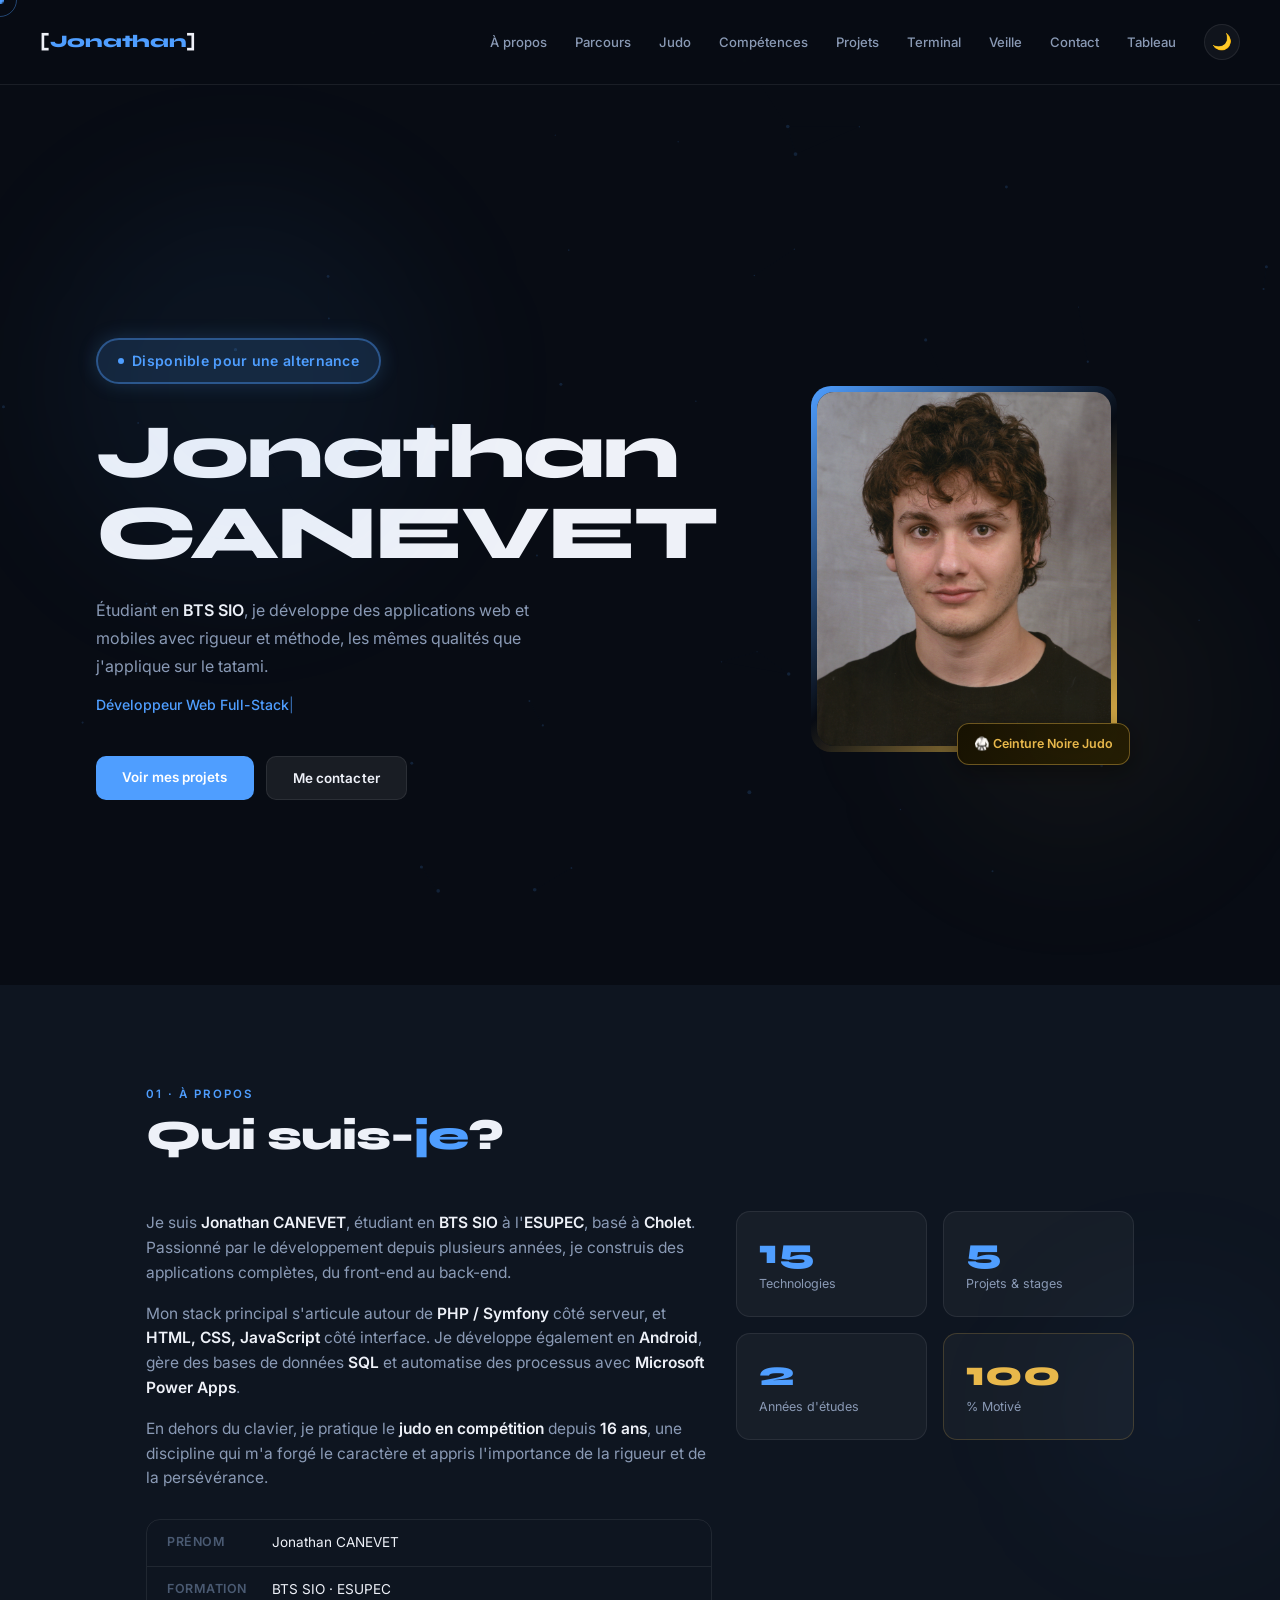
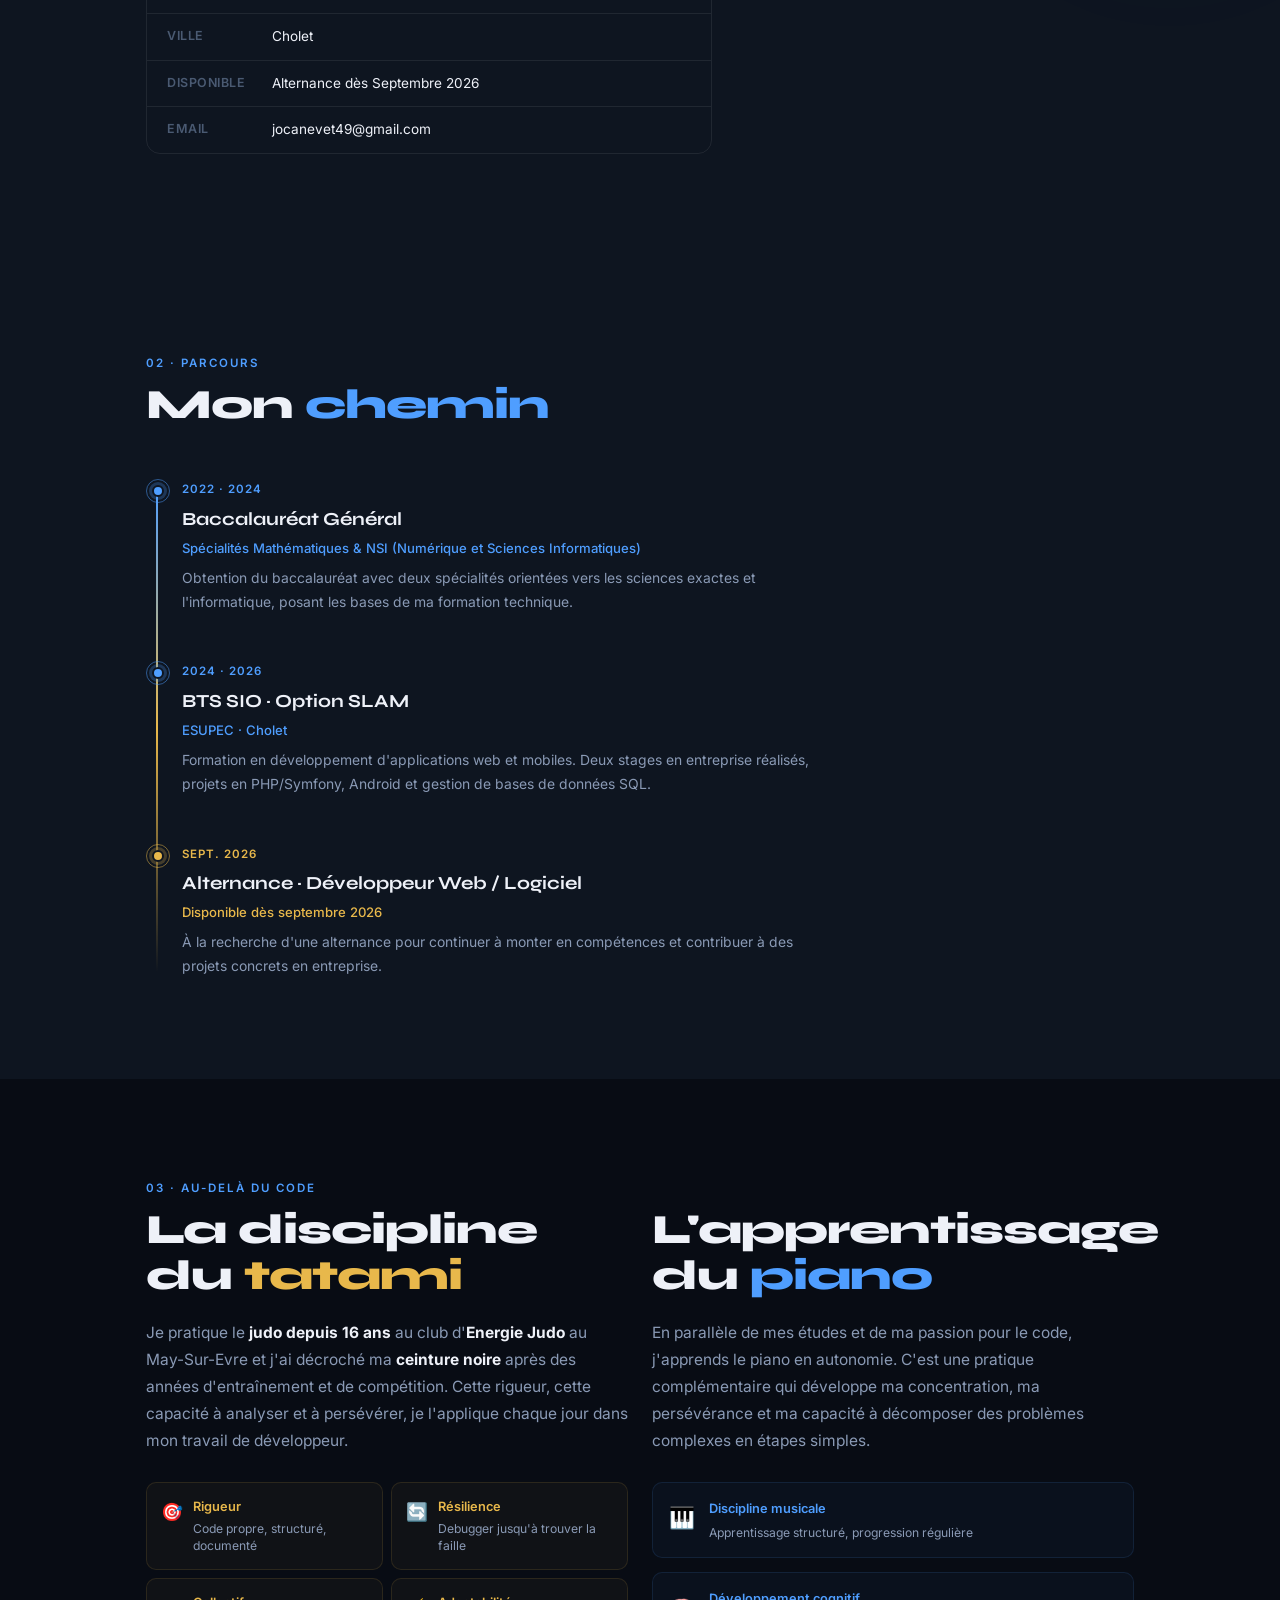
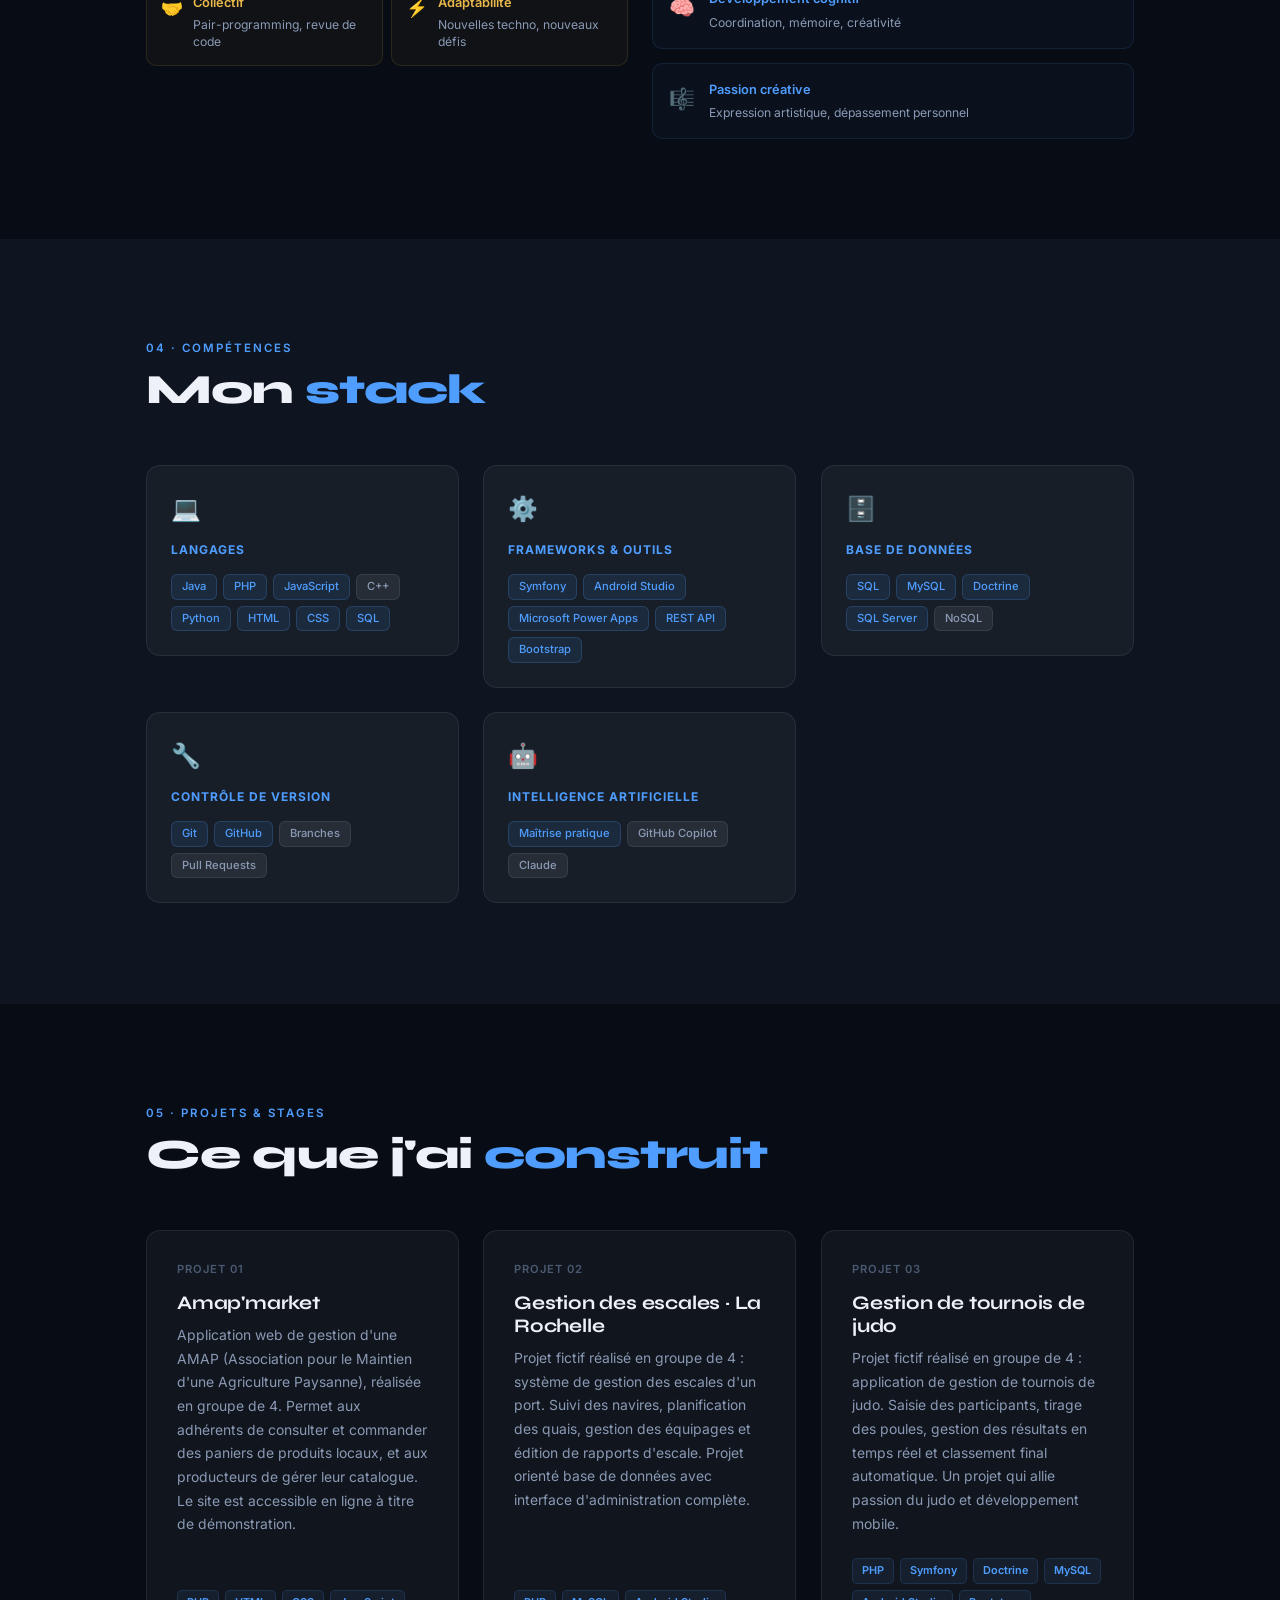
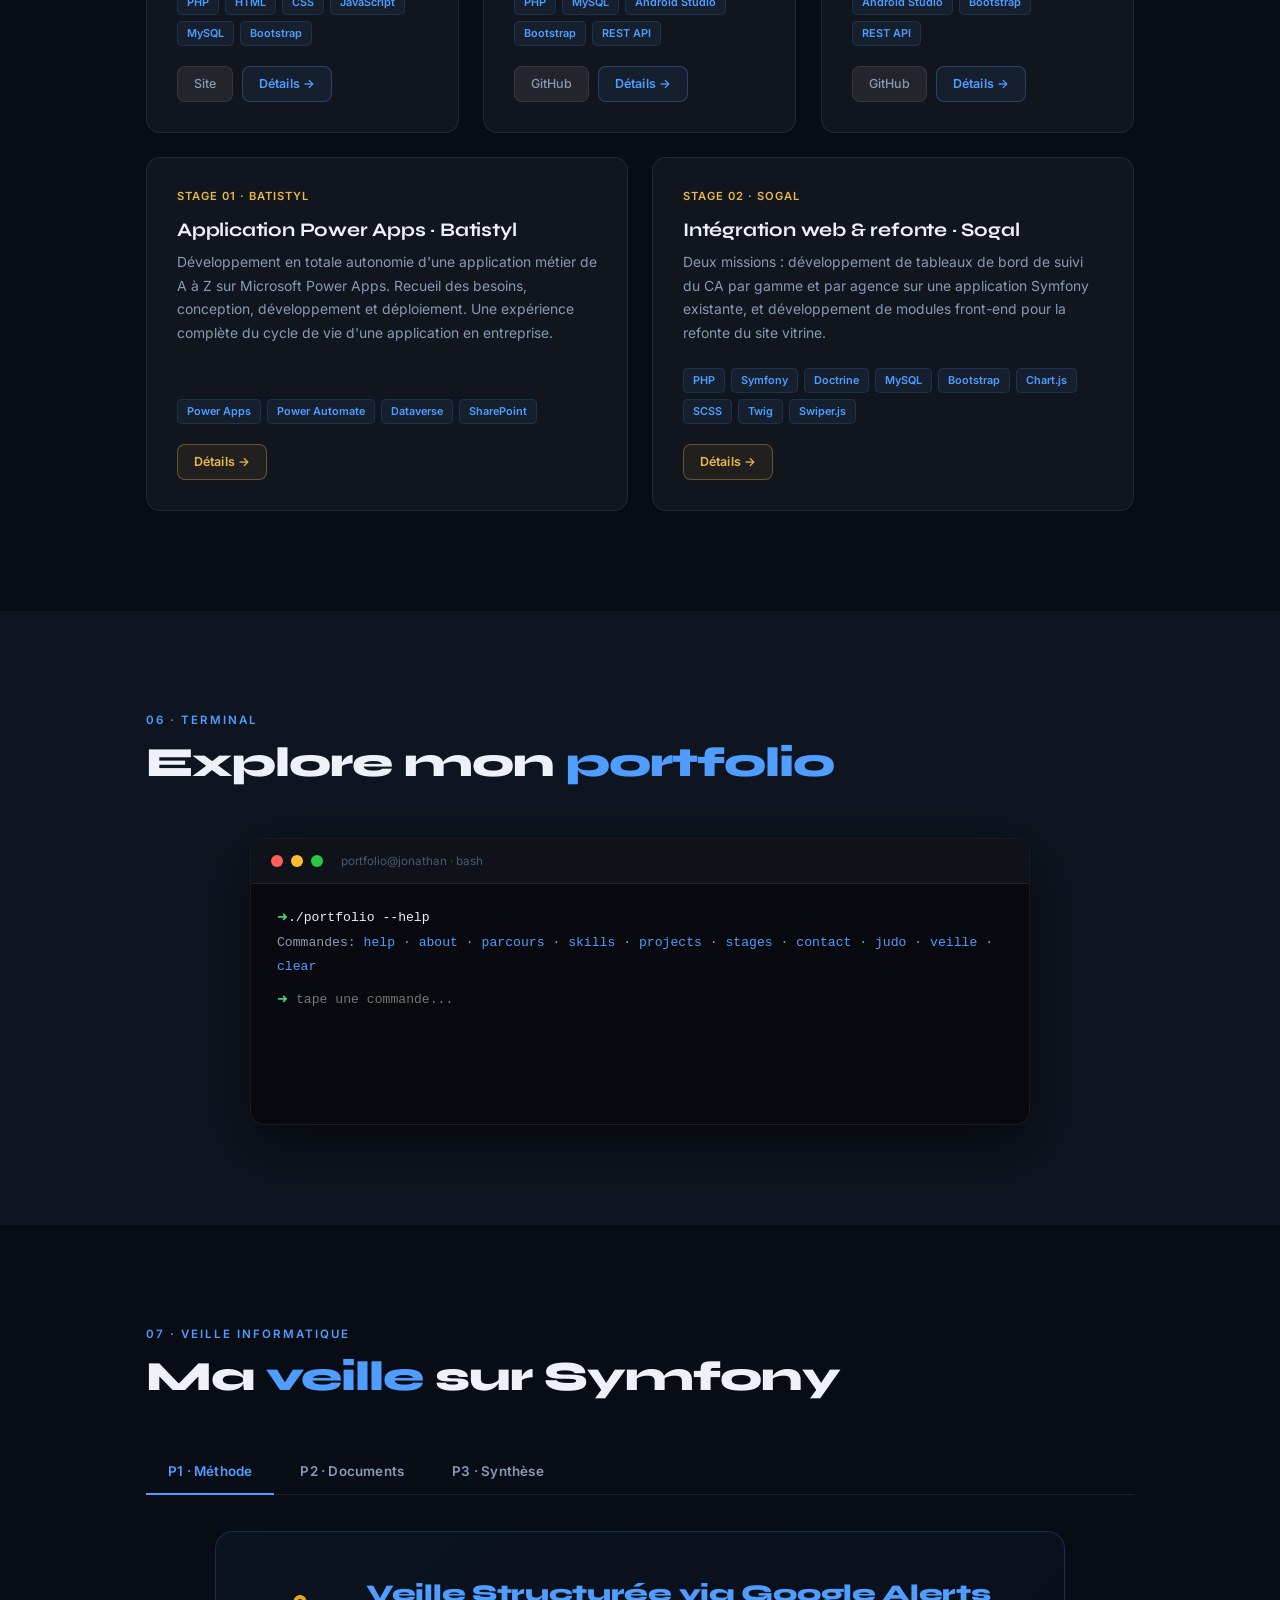
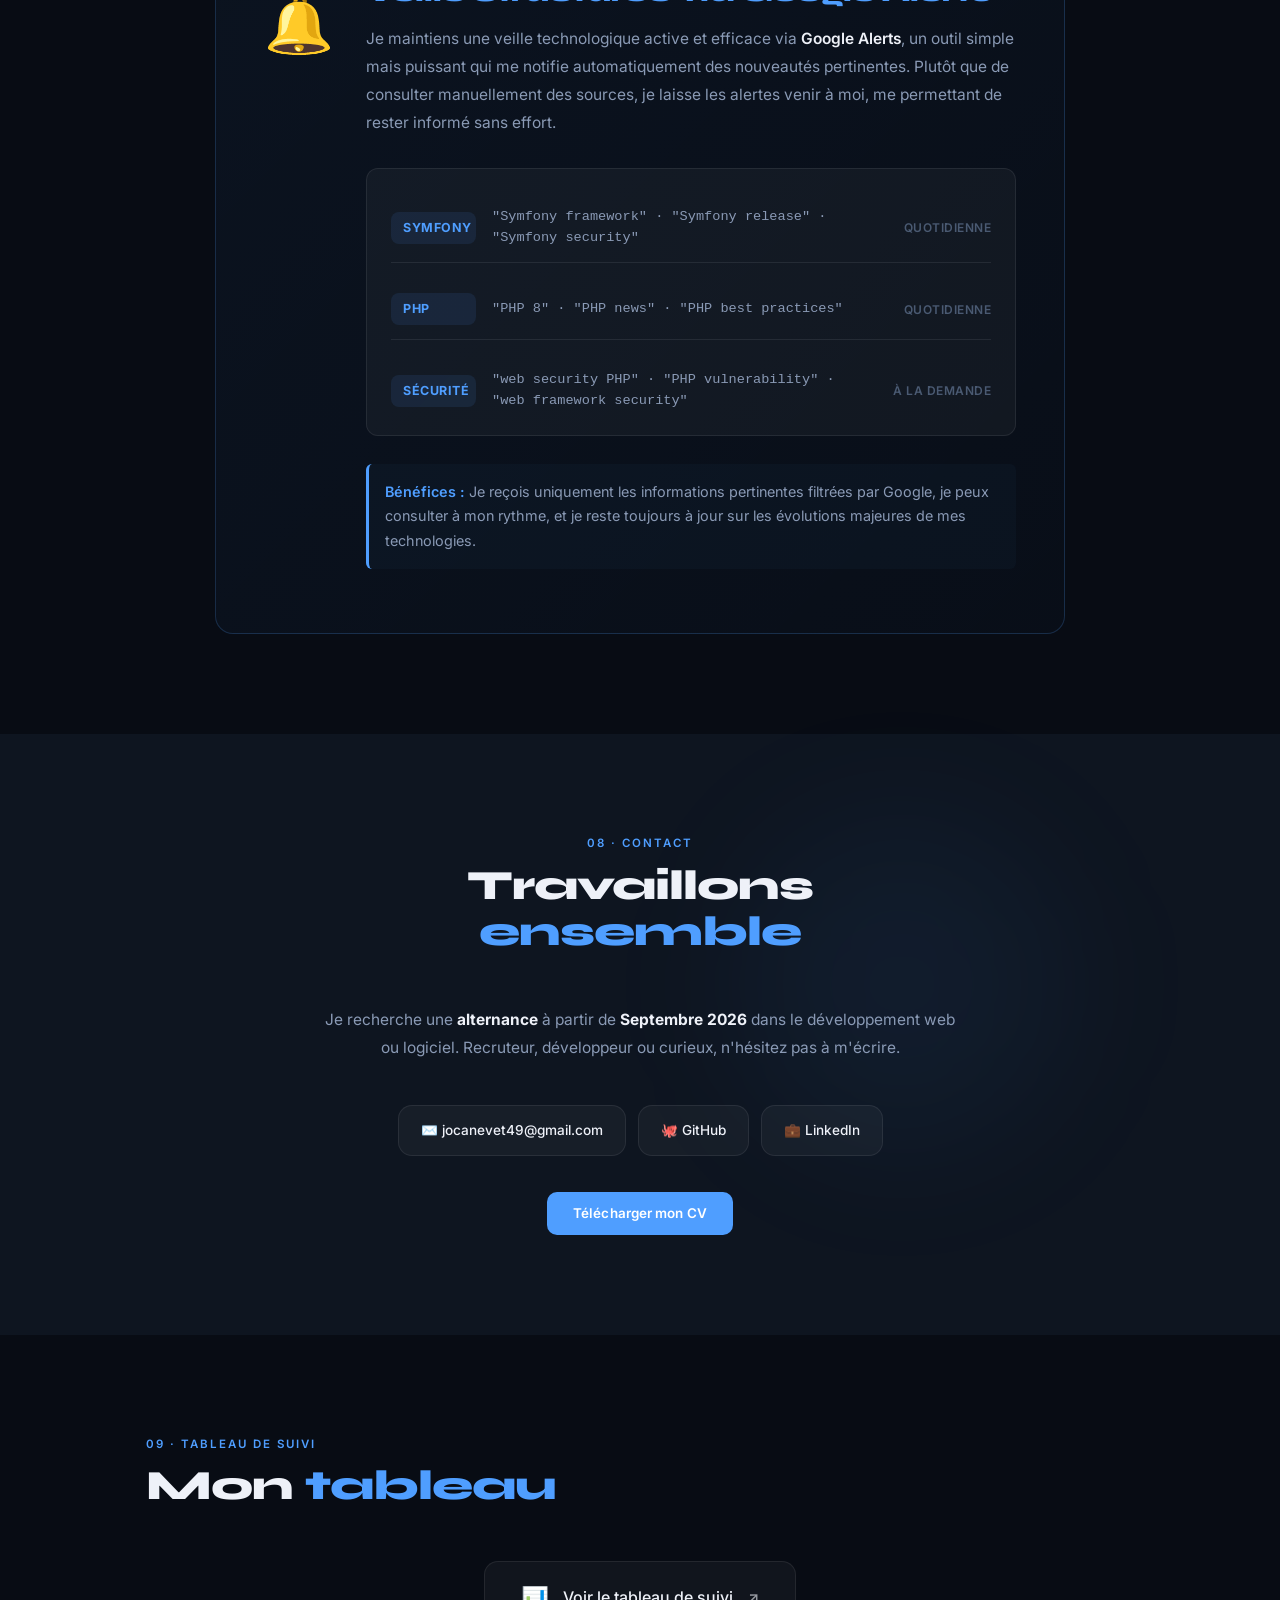
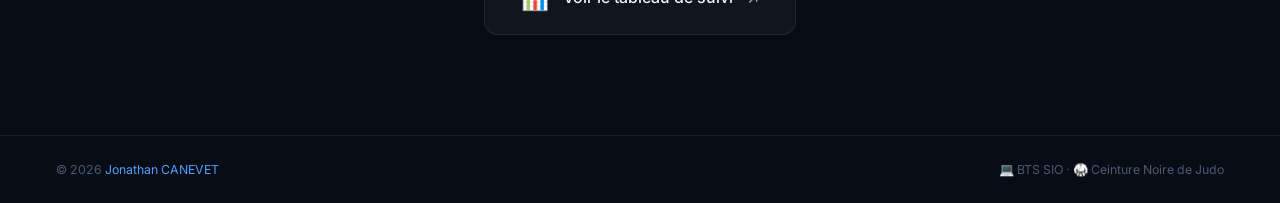
==== commit 001b84c4: "Changement apres prof" ====
--- a/index.html
+++ b/index.html
@@ -218,7 +218,7 @@
                     <div class="skill-card reveal">
                         <div class="skill-icon">💻</div>
                         <div class="skill-name">Langages</div>
-                        <div class="tags"><span class="tag hi">Java</span><span class="tag hi">PHP</span><span class="tag hi">JavaScript</span><span class="tag hi">C++</span><span class="tag hi">Python</span><span class="tag hi">HTML</span><span class="tag hi">CSS</span><span class="tag hi">SQL</span></div>
+                        <div class="tags"><span class="tag hi">Java</span><span class="tag hi">PHP</span><span class="tag hi">JavaScript</span><span class="tag">C++</span><span class="tag hi">Python</span><span class="tag hi">HTML</span><span class="tag hi">CSS</span><span class="tag hi">SQL</span></div>
                     </div>
                 </div>
                 <div class="col-12 col-md-6 col-lg-4">
@@ -232,7 +232,7 @@
                     <div class="skill-card reveal d2">
                         <div class="skill-icon">🗄️</div>
                         <div class="skill-name">Base de données</div>
-                        <div class="tags"><span class="tag hi">SQL</span><span class="tag hi">MySQL</span><span class="tag hi">Doctrine</span><span class="tag hi">SQL Server</span><span class="tag hi">NoSQL</span></div>
+                        <div class="tags"><span class="tag hi">SQL</span><span class="tag hi">MySQL</span><span class="tag hi">Doctrine</span><span class="tag hi">SQL Server</span><span class="tag">NoSQL</span></div>
                     </div>
                 </div>
                 <div class="col-12 col-md-6 col-lg-4">
@@ -262,16 +262,16 @@
                     <div class="proj-card reveal h-100" data-project="proj1">
                         <div class="proj-idx">Projet 01</div>
                         <h3 class="proj-title">Amap'market</h3>
-                        <p class="proj-desc">Application web de gestion d'une AMAP (Association pour le Maintien d'une Agriculture Paysanne). Permet aux adhérents de consulter et commander des paniers de produits locaux, et aux producteurs de gérer leur catalogue et leurs livraisons.</p>
+                        <p class="proj-desc">Application web de gestion d'une AMAP (Association pour le Maintien d'une Agriculture Paysanne), réalisée en groupe de 4. Permet aux adhérents de consulter et commander des paniers de produits locaux, et aux producteurs de gérer leur catalogue. Le site est accessible en ligne à titre de démonstration.</p>
                         <div class="proj-stack"><span class="proj-tag">PHP</span><span class="proj-tag">HTML</span><span class="proj-tag">CSS</span><span class="proj-tag">JavaScript</span><span class="proj-tag">MySQL</span><span class="proj-tag">Bootstrap</span></div>
-                        <div class="proj-links"><a href="https://github.com/Ewen-Evin/AMAPMarket" target="_blank" class="p-link">GitHub</a><button class="proj-detail-btn" data-project="proj1">Détails →</button></div>
+                        <div class="proj-links"><a href="https://amapmarket.ewenevin.fr/" target="_blank" class="p-link">Site</a><button class="proj-detail-btn" data-project="proj1">Détails →</button></div>
                     </div>
                 </div>
                 <div class="col-12 col-md-6 col-xl-4">
                     <div class="proj-card reveal d1 h-100" data-project="proj2">
                         <div class="proj-idx">Projet 02</div>
                         <h3 class="proj-title">Gestion des escales · La Rochelle</h3>
-                        <p class="proj-desc">Système de gestion des escales du port de La Rochelle. Suivi des navires, planification des quais, gestion des équipages et édition de rapports d'escale. Projet orienté base de données avec interface d'administration complète.</p>
+                        <p class="proj-desc">Projet fictif réalisé en groupe de 4 : système de gestion des escales d'un port. Suivi des navires, planification des quais, gestion des équipages et édition de rapports d'escale. Projet orienté base de données avec interface d'administration complète.</p>
                         <div class="proj-stack"><span class="proj-tag">PHP</span><span class="proj-tag">MySQL</span><span class="proj-tag">Android Studio</span><span class="proj-tag">Bootstrap</span><span class="proj-tag">REST API</span></div>
                         <div class="proj-links"><a href="https://github.com/azevan230/PPE3" target="_blank" class="p-link">GitHub</a><button class="proj-detail-btn" data-project="proj2">Détails →</button></div>
                     </div>
@@ -280,7 +280,7 @@
                     <div class="proj-card reveal d2 h-100" data-project="proj3">
                         <div class="proj-idx">Projet 03</div>
                         <h3 class="proj-title">Gestion de tournois de judo</h3>
-                        <p class="proj-desc">Application Android de gestion de tournois de judo. Saisie des participants, tirage des poules, gestion des résultats en temps réel et classement final automatique. Projet qui m'a permis d'allier passion du judo et développement mobile.</p>
+                        <p class="proj-desc">Projet fictif réalisé en groupe de 4 : application de gestion de tournois de judo. Saisie des participants, tirage des poules, gestion des résultats en temps réel et classement final automatique. Un projet qui allie passion du judo et développement mobile.</p>
                         <div class="proj-stack"><span class="proj-tag">PHP</span><span class="proj-tag">Symfony</span><span class="proj-tag">Doctrine</span><span class="proj-tag">MySQL</span><span class="proj-tag">Android Studio</span><span class="proj-tag">Bootstrap</span><span class="proj-tag">REST API</span></div>
                         <div class="proj-links"><a href="https://github.com/dootod/tournois-app-web" target="_blank" class="p-link">GitHub</a><button class="proj-detail-btn" data-project="proj3">Détails →</button></div>
                     </div>
@@ -298,7 +298,7 @@
                     <div class="proj-card reveal d1 stage-card h-100" data-project="stage2">
                         <div class="proj-idx stage-badge">Stage 02 · Sogal</div>
                         <h3 class="proj-title">Intégration web & refonte · Sogal</h3>
-                        <p class="proj-desc">Ajout de graphiques de suivi qualité sur un site interne (visualisation de données métier) et participation active à la refonte d'un site web de l'entreprise : intégration, maquettage et développement front-end.</p>
+                        <p class="proj-desc">Deux missions : développement de tableaux de bord de suivi du CA par gamme et par agence sur une application Symfony existante, et développement de modules front-end pour la refonte du site vitrine.</p>
                         <div class="proj-stack"><span class="proj-tag">PHP</span><span class="proj-tag">Symfony</span><span class="proj-tag">Doctrine</span><span class="proj-tag">MySQL</span><span class="proj-tag">Bootstrap</span><span class="proj-tag">Chart.js</span><span class="proj-tag">SCSS</span><span class="proj-tag">Twig</span><span class="proj-tag">Swiper.js</span></div>
                         <div class="proj-links"><button class="proj-detail-btn" data-project="stage2">Détails →</button></div>
                     </div>
@@ -330,31 +330,141 @@
         <div class="section-wrap">
             <p class="s-label reveal">07 · Veille Informatique</p>
             <h2 class="s-title reveal">Ma <em>veille</em> sur Symfony</h2>
-            <div class="veille-container">
-                <div class="veille-content reveal">
-                    <div class="veille-card">
-                        <div class="veille-icon">🔔</div>
-                        <div class="veille-main">
-                            <h3 class="veille-title">Veille Structurée via Google Alerts</h3>
-                            <p class="veille-description">Je maintiens une veille technologique active et efficace via <strong>Google Alerts</strong>, un outil simple mais puissant qui me notifie automatiquement des nouveautés pertinentes. Plutôt que de consulter manuellement des sources, je laisse les alertes venir à moi, me permettant de rester informé sans effort.</p>
-                            <div class="alerts-list">
-                                <div class="alert-item">
-                                    <span class="alert-badge">Symfony</span>
-                                    <span class="alert-term">"Symfony framework" · "Symfony release" · "Symfony security"</span>
-                                    <span class="alert-freq">Quotidienne</span>
+            <div class="veille-tabs reveal">
+                <button class="veille-tab active" data-tab="p1">P1 · Méthode</button>
+                <button class="veille-tab" data-tab="p2">P2 · Documents</button>
+                <button class="veille-tab" data-tab="p3">P3 · Synthèse</button>
+            </div>
+            <!-- P1 -->
+            <div class="veille-panel active" id="veille-p1">
+                <div class="veille-container">
+                    <div class="veille-content reveal">
+                        <div class="veille-card">
+                            <div class="veille-icon">🔔</div>
+                            <div class="veille-main">
+                                <h3 class="veille-title">Veille Structurée via Google Alerts</h3>
+                                <p class="veille-description">Je maintiens une veille technologique active et efficace via <strong>Google Alerts</strong>, un outil simple mais puissant qui me notifie automatiquement des nouveautés pertinentes. Plutôt que de consulter manuellement des sources, je laisse les alertes venir à moi, me permettant de rester informé sans effort.</p>
+                                <div class="alerts-list">
+                                    <div class="alert-item">
+                                        <span class="alert-badge">Symfony</span>
+                                        <span class="alert-term">"Symfony framework" · "Symfony release" · "Symfony security"</span>
+                                        <span class="alert-freq">Quotidienne</span>
+                                    </div>
+                                    <div class="alert-item">
+                                        <span class="alert-badge">PHP</span>
+                                        <span class="alert-term">"PHP 8" · "PHP news" · "PHP best practices"</span>
+                                        <span class="alert-freq">Quotidienne</span>
+                                    </div>
+                                    <div class="alert-item">
+                                        <span class="alert-badge">Sécurité</span>
+                                        <span class="alert-term">"web security PHP" · "PHP vulnerability" · "web framework security"</span>
+                                        <span class="alert-freq">À la demande</span>
+                                    </div>
                                 </div>
-                                <div class="alert-item">
-                                    <span class="alert-badge">PHP</span>
-                                    <span class="alert-term">"PHP 8" · "PHP news" · "PHP best practices"</span>
-                                    <span class="alert-freq">Quotidienne</span>
-                                </div>
-                                <div class="alert-item">
-                                    <span class="alert-badge">Sécurité</span>
-                                    <span class="alert-term">"web security PHP" · "PHP vulnerability" · "web framework security"</span>
-                                    <span class="alert-freq">À la demande</span>
-                                </div>
-                            </div>
-                            <p class="veille-benefit"><strong>Bénéfices :</strong> Je reçois uniquement les informations pertinentes filtrées par Google, je peux consulter à mon rythme, et je reste toujours à jour sur les évolutions majeures de mes technologies.</p>
+                                <p class="veille-benefit"><strong>Bénéfices :</strong> Je reçois uniquement les informations pertinentes filtrées par Google, je peux consulter à mon rythme, et je reste toujours à jour sur les évolutions majeures de mes technologies.</p>
+                            </div>
+                        </div>
+                    </div>
+                </div>
+            </div>
+            <!-- P2 -->
+            <div class="veille-panel" id="veille-p2">
+                <div class="veille-docs-list">
+                    <div class="veille-doc-item">
+                        <div class="veille-doc-header">
+                            <span class="veille-doc-category">Release</span>
+                            <span class="veille-doc-date">Novembre 2024</span>
+                        </div>
+                        <div class="veille-doc-title">PHP 8.4 — Nouvelles fonctionnalités</div>
+                        <div class="veille-doc-source">php.net</div>
+                        <div class="veille-doc-summary">Introduction des <strong>property hooks</strong> (getters/setters déclaratifs directement sur les propriétés), de la <strong>visibilité asymétrique</strong> (<code>public/private(set)</code>), d'un nouveau parser HTML5 natif, et des fonctions <code>array_find()</code> et <code>array_find_key()</code>.</div>
+                    </div>
+                    <div class="veille-doc-item">
+                        <div class="veille-doc-header">
+                            <span class="veille-doc-category">Release</span>
+                            <span class="veille-doc-date">Novembre 2024</span>
+                        </div>
+                        <div class="veille-doc-title">Symfony 7.2 Released</div>
+                        <div class="veille-doc-source">symfony.com</div>
+                        <div class="veille-doc-summary">Nouvelle version avec des améliorations du composant Security, nouvelles fonctionnalités de routing et d'injection de dépendances. Requiert <strong>PHP 8.2 minimum</strong>.</div>
+                    </div>
+                    <div class="veille-doc-item">
+                        <div class="veille-doc-header">
+                            <span class="veille-doc-category">Release</span>
+                            <span class="veille-doc-date">Mai 2024</span>
+                        </div>
+                        <div class="veille-doc-title">Symfony 7.1 Released</div>
+                        <div class="veille-doc-source">symfony.com</div>
+                        <div class="veille-doc-summary">Introduction de l'attribut <strong>#[AsEventListener]</strong>, améliorations du composant Clock, nouveau composant <strong>ObjectMapper</strong>, et nombreuses améliorations de performance et d'ergonomie développeur.</div>
+                    </div>
+                    <div class="veille-doc-item">
+                        <div class="veille-doc-header">
+                            <span class="veille-doc-category">Release</span>
+                            <span class="veille-doc-date">Décembre 2023</span>
+                        </div>
+                        <div class="veille-doc-title">PHP 8.3 — Nouveautés</div>
+                        <div class="veille-doc-source">php.net</div>
+                        <div class="veille-doc-summary">Apport des <strong>constantes de classe typées</strong>, de la fonction <code>json_validate()</code>, de l'attribut <strong>#[Override]</strong> pour documenter les surcharges, et de l'accès dynamique aux constantes de classe.</div>
+                    </div>
+                    <div class="veille-doc-item">
+                        <div class="veille-doc-header">
+                            <span class="veille-doc-category security">Sécurité</span>
+                            <span class="veille-doc-date">2024</span>
+                        </div>
+                        <div class="veille-doc-title">Symfony Security Advisories 2024</div>
+                        <div class="veille-doc-source">symfony.com/security</div>
+                        <div class="veille-doc-summary">Plusieurs avis de sécurité publiés en 2024, notamment des correctifs pour des vulnérabilités de type <strong>CSRF bypass</strong> et des failles d'injection dans les composants Validator, HttpFoundation et Security.</div>
+                    </div>
+                    <div class="veille-doc-item">
+                        <div class="veille-doc-header">
+                            <span class="veille-doc-category pratiques">Pratiques</span>
+                            <span class="veille-doc-date">2024</span>
+                        </div>
+                        <div class="veille-doc-title">PHP The Right Way</div>
+                        <div class="veille-doc-source">phptherightway.com</div>
+                        <div class="veille-doc-summary">Guide communautaire maintenu à jour sur les bonnes pratiques PHP : normes de codage PSR, gestion des dépendances avec Composer, tests unitaires avec PHPUnit, et recommandations de sécurité modernes.</div>
+                    </div>
+                </div>
+            </div>
+            <!-- P3 -->
+            <div class="veille-panel" id="veille-p3">
+                <div class="veille-synthesis">
+                    <p class="veille-synthesis-intro">Ma veille sur <strong>Symfony et PHP</strong> sur la période 2024-2026 met en évidence une évolution cohérente et ambitieuse de l'écosystème, orientée vers plus d'expressivité, de sécurité et de performance.</p>
+                    <div class="veille-themes">
+                        <div class="veille-theme-item">
+                            <span class="veille-theme-icon">⚡</span>
+                            <div>
+                                <div class="veille-theme-title">PHP évolue vers un typage plus fort et plus expressif</div>
+                                <div class="veille-theme-text">PHP 8.3 introduit les <strong>constantes de classe typées</strong> et l'attribut <strong>#[Override]</strong>. PHP 8.4 va encore plus loin avec les <strong>property hooks</strong> (accesseurs déclaratifs sur les propriétés) et la <strong>visibilité asymétrique</strong>. Ces évolutions rapprochent PHP des langages fortement typés comme TypeScript ou Kotlin.</div>
+                            </div>
+                        </div>
+                        <div class="veille-theme-item">
+                            <span class="veille-theme-icon">🔗</span>
+                            <div>
+                                <div class="veille-theme-title">Symfony s'aligne étroitement sur les versions PHP modernes</div>
+                                <div class="veille-theme-text">Symfony 7.x exige <strong>PHP 8.2 minimum</strong>, tirant pleinement parti des attributs PHP, des enums et des readonly properties. Cette stratégie assure une codebase plus saine et incite les développeurs à adopter rapidement les nouvelles fonctionnalités.</div>
+                            </div>
+                        </div>
+                        <div class="veille-theme-item">
+                            <span class="veille-theme-icon">🔒</span>
+                            <div>
+                                <div class="veille-theme-title">La sécurité reste une priorité constante</div>
+                                <div class="veille-theme-text">L'équipe Symfony publie régulièrement des <strong>avis de sécurité</strong>. En 2024, plusieurs CVEs ont été corrigés dans les composants Security, HttpFoundation et Validator. Il est crucial de maintenir ses dépendances à jour et de suivre les bulletins via <strong>Google Alerts</strong>.</div>
+                            </div>
+                        </div>
+                        <div class="veille-theme-item">
+                            <span class="veille-theme-icon">🌐</span>
+                            <div>
+                                <div class="veille-theme-title">L'écosystème Symfony UX s'enrichit</div>
+                                <div class="veille-theme-text">Symfony UX (Turbo, Stimulus, LiveComponent, TwigComponent) continue de se développer, permettant de créer des interfaces réactives sans quitter l'écosystème Symfony/Twig. Cette approche réduit la complexité en évitant un framework JavaScript séparé.</div>
+                            </div>
+                        </div>
+                        <div class="veille-theme-item">
+                            <span class="veille-theme-icon">📌</span>
+                            <div>
+                                <div class="veille-theme-title">Recommandation pour les nouveaux projets</div>
+                                <div class="veille-theme-text">Pour un projet en production stable, <strong>Symfony 6.4 LTS</strong> (support jusqu'en novembre 2027) est le choix le plus sûr. Pour les nouveaux projets avec PHP 8.2+, <strong>Symfony 7.x</strong> apporte les dernières fonctionnalités. Dans les deux cas, l'adoption des <strong>attributs PHP</strong> pour la configuration (routes, services, commandes) est recommandée.</div>
+                            </div>
                         </div>
                     </div>
                 </div>
@@ -408,8 +518,26 @@
                 <div id="modal-idx-el" class="modal-idx"></div>
                 <h2 id="modal-title-el" class="modal-title"></h2>
                 <p id="modal-desc-el" class="modal-desc"></p>
+                <div id="modal-parts-wrap" style="display:none"></div>
+                <div id="modal-context-wrap" style="display:none">
+                    <div class="modal-section-label">Contexte du stage</div>
+                    <div class="modal-context-grid">
+                        <div class="modal-context-item">
+                            <div class="modal-context-label">Besoins identifiés</div>
+                            <div id="modal-besoins" class="modal-context-text"></div>
+                        </div>
+                        <div class="modal-context-item">
+                            <div class="modal-context-label">Objectifs</div>
+                            <div id="modal-objectifs" class="modal-context-text"></div>
+                        </div>
+                        <div class="modal-context-item">
+                            <div class="modal-context-label">Pourquoi cette plateforme ?</div>
+                            <div id="modal-plateforme" class="modal-context-text"></div>
+                        </div>
+                    </div>
+                </div>
                 <div id="modal-feat-wrap">
-                    <div class="modal-section-label">Fonctionnalités</div>
+                    <div class="modal-section-label">Points clés</div>
                     <div id="modal-features" class="modal-features"></div>
                 </div>
                 <div class="modal-section-label">Stack technique</div>
--- a/style.css
+++ b/style.css
@@ -2162,4 +2162,268 @@
     .modal-img-ph-label {
         display: none;
     }
+}
+
+/* Modal multi-parts (Sogal) */
+.modal-part-sep {
+    display: flex;
+    align-items: center;
+    gap: 12px;
+    margin: 26px 0 16px;
+    font-size: .72rem;
+    font-weight: 700;
+    letter-spacing: 1.8px;
+    text-transform: uppercase;
+    color: var(--judo);
+}
+
+.modal-part-sep::before {
+    content: '';
+    width: 18px;
+    height: 2px;
+    background: var(--judo);
+    border-radius: 2px;
+    flex-shrink: 0;
+}
+
+.modal-part-sep::after {
+    content: '';
+    flex: 1;
+    height: 1px;
+    background: var(--border);
+}
+
+.modal-part-sep:first-child { margin-top: 0; }
+
+.modal-part-features {
+    margin-bottom: 20px;
+}
+
+.modal-part-features ul {
+    list-style: none;
+    padding: 0;
+    margin: 0;
+    display: flex;
+    flex-direction: column;
+    gap: 7px;
+}
+
+.modal-part-features li {
+    font-size: .875rem;
+    color: var(--text-2);
+    padding-left: 22px;
+    position: relative;
+    line-height: 1.55;
+}
+
+.modal-part-features li::before {
+    content: '→';
+    position: absolute;
+    left: 0;
+    color: var(--judo);
+    font-weight: 700;
+}
+
+/* Modal context grid (besoins / objectifs / plateforme) */
+.modal-context-grid {
+    display: flex;
+    flex-direction: column;
+    gap: 10px;
+    margin-bottom: 24px;
+}
+
+.modal-context-item {
+    background: var(--surface);
+    border: 1px solid var(--border);
+    border-left: 3px solid var(--accent);
+    border-radius: 10px;
+    padding: 14px 16px;
+}
+
+.modal-context-item:nth-child(2) { border-left-color: var(--judo); }
+.modal-context-item:nth-child(3) { border-left-color: rgba(232,184,75,.4); }
+
+.modal-context-label {
+    font-size: .65rem;
+    font-weight: 700;
+    letter-spacing: 1.5px;
+    text-transform: uppercase;
+    color: var(--text-3);
+    margin-bottom: 5px;
+}
+
+.modal-context-text {
+    font-size: .875rem;
+    color: var(--text-2);
+    line-height: 1.6;
+}
+
+/* Veille tabs */
+.veille-tabs {
+    display: flex;
+    gap: 4px;
+    margin-bottom: 36px;
+    border-bottom: 1px solid var(--border);
+}
+
+.veille-tab {
+    padding: 10px 22px;
+    border: none;
+    border-bottom: 2px solid transparent;
+    background: none;
+    color: var(--text-2);
+    cursor: pointer;
+    font-size: .84rem;
+    font-weight: 600;
+    margin-bottom: -1px;
+    transition: color .2s, border-color .2s;
+    letter-spacing: .2px;
+}
+
+.veille-tab:hover { color: var(--text); }
+.veille-tab.active { color: var(--accent); border-bottom-color: var(--accent); }
+
+.veille-panel { display: none; }
+.veille-panel.active { display: block; }
+
+/* Veille P2 — documents */
+.veille-docs-list {
+    display: flex;
+    flex-direction: column;
+    gap: 14px;
+    max-width: 850px;
+    margin: 0 auto;
+}
+
+.veille-doc-item {
+    background: var(--surface);
+    border: 1px solid var(--border);
+    border-radius: 12px;
+    padding: 20px 24px;
+    transition: border-color .25s, transform .25s;
+}
+
+.veille-doc-item:hover {
+    border-color: rgba(79,158,255,.3);
+    transform: translateX(4px);
+}
+
+.veille-doc-header {
+    display: flex;
+    justify-content: space-between;
+    align-items: center;
+    margin-bottom: 8px;
+}
+
+.veille-doc-category {
+    font-size: .68rem;
+    font-weight: 700;
+    letter-spacing: 1px;
+    text-transform: uppercase;
+    color: var(--accent);
+    background: rgba(79,158,255,.1);
+    padding: 3px 10px;
+    border-radius: 6px;
+}
+
+.veille-doc-category.security { color: #f87171; background: rgba(248,113,113,.1); }
+.veille-doc-category.pratiques { color: var(--judo); background: rgba(232,184,75,.1); }
+
+.veille-doc-date {
+    font-size: .75rem;
+    color: var(--text-3);
+    font-weight: 500;
+}
+
+.veille-doc-title {
+    font-weight: 700;
+    font-size: .95rem;
+    color: var(--text);
+    margin-bottom: 4px;
+}
+
+.veille-doc-source {
+    font-size: .75rem;
+    color: var(--accent);
+    margin-bottom: 8px;
+    font-family: 'Courier New', monospace;
+}
+
+.veille-doc-summary {
+    font-size: .85rem;
+    color: var(--text-2);
+    line-height: 1.65;
+}
+
+.veille-doc-summary strong { color: var(--text); }
+.veille-doc-summary code {
+    font-family: 'Courier New', monospace;
+    font-size: .82em;
+    color: var(--accent);
+    background: rgba(79,158,255,.08);
+    padding: 1px 5px;
+    border-radius: 4px;
+}
+
+/* Veille P3 — synthèse */
+.veille-synthesis {
+    max-width: 850px;
+    margin: 0 auto;
+}
+
+.veille-synthesis-intro {
+    font-size: .97rem;
+    color: var(--text-2);
+    line-height: 1.8;
+    margin-bottom: 28px;
+    padding: 20px 24px;
+    background: linear-gradient(135deg, rgba(79,158,255,.05), rgba(79,158,255,.02));
+    border: 1px solid rgba(79,158,255,.15);
+    border-left: 3px solid var(--accent);
+    border-radius: 12px;
+}
+
+.veille-synthesis-intro strong { color: var(--text); }
+
+.veille-themes {
+    display: flex;
+    flex-direction: column;
+    gap: 14px;
+}
+
+.veille-theme-item {
+    background: var(--surface);
+    border: 1px solid var(--border);
+    border-radius: 12px;
+    padding: 20px 24px;
+    display: flex;
+    gap: 20px;
+    align-items: flex-start;
+    transition: border-color .25s;
+}
+
+.veille-theme-item:hover { border-color: rgba(79,158,255,.25); }
+
+.veille-theme-icon { font-size: 1.4rem; flex-shrink: 0; margin-top: 2px; }
+
+.veille-theme-title {
+    font-weight: 700;
+    font-size: .9rem;
+    color: var(--accent);
+    margin-bottom: 6px;
+}
+
+.veille-theme-text {
+    font-size: .875rem;
+    color: var(--text-2);
+    line-height: 1.7;
+}
+
+.veille-theme-text strong { color: var(--text); }
+
+@media (max-width: 767px) {
+    .veille-tabs { overflow-x: auto; gap: 0; }
+    .veille-tab { padding: 10px 14px; font-size: .8rem; white-space: nowrap; }
+    .veille-theme-item { flex-direction: column; gap: 8px; padding: 16px; }
+    .veille-doc-item { padding: 14px 16px; }
 }
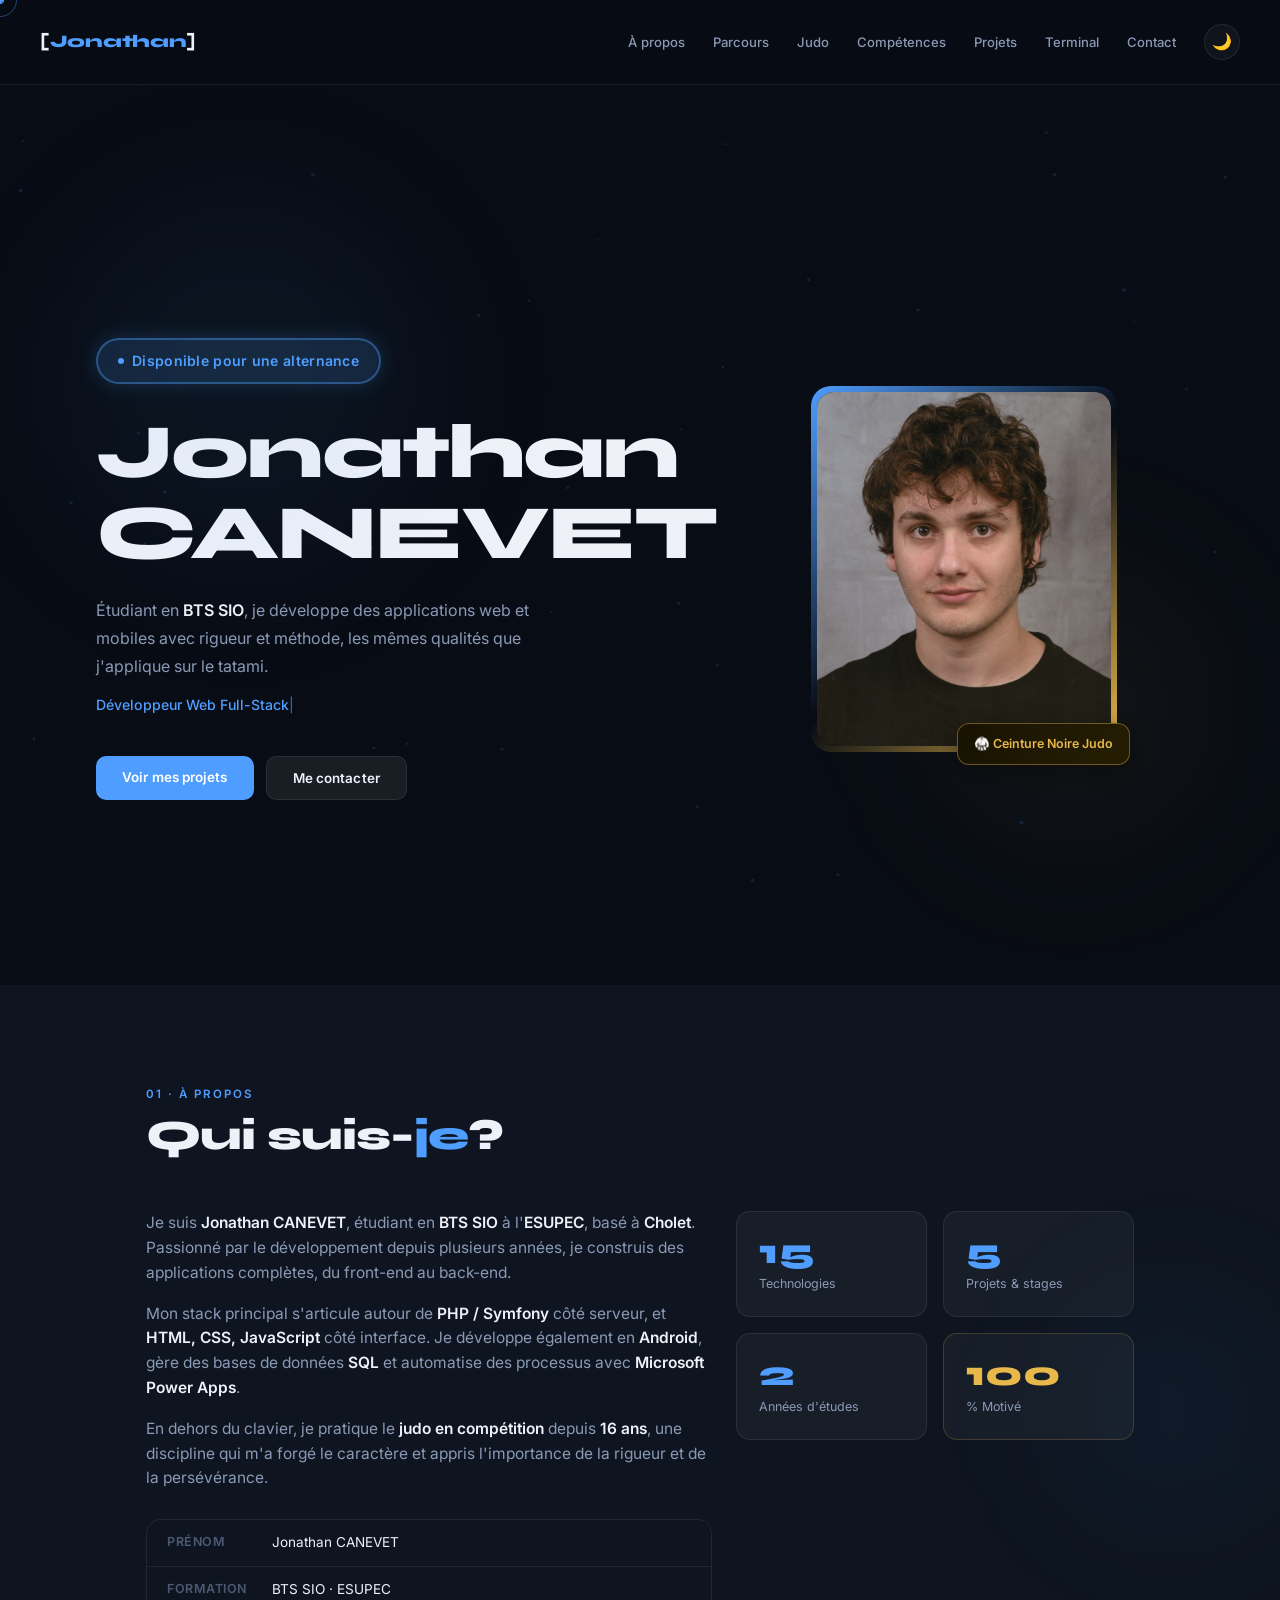
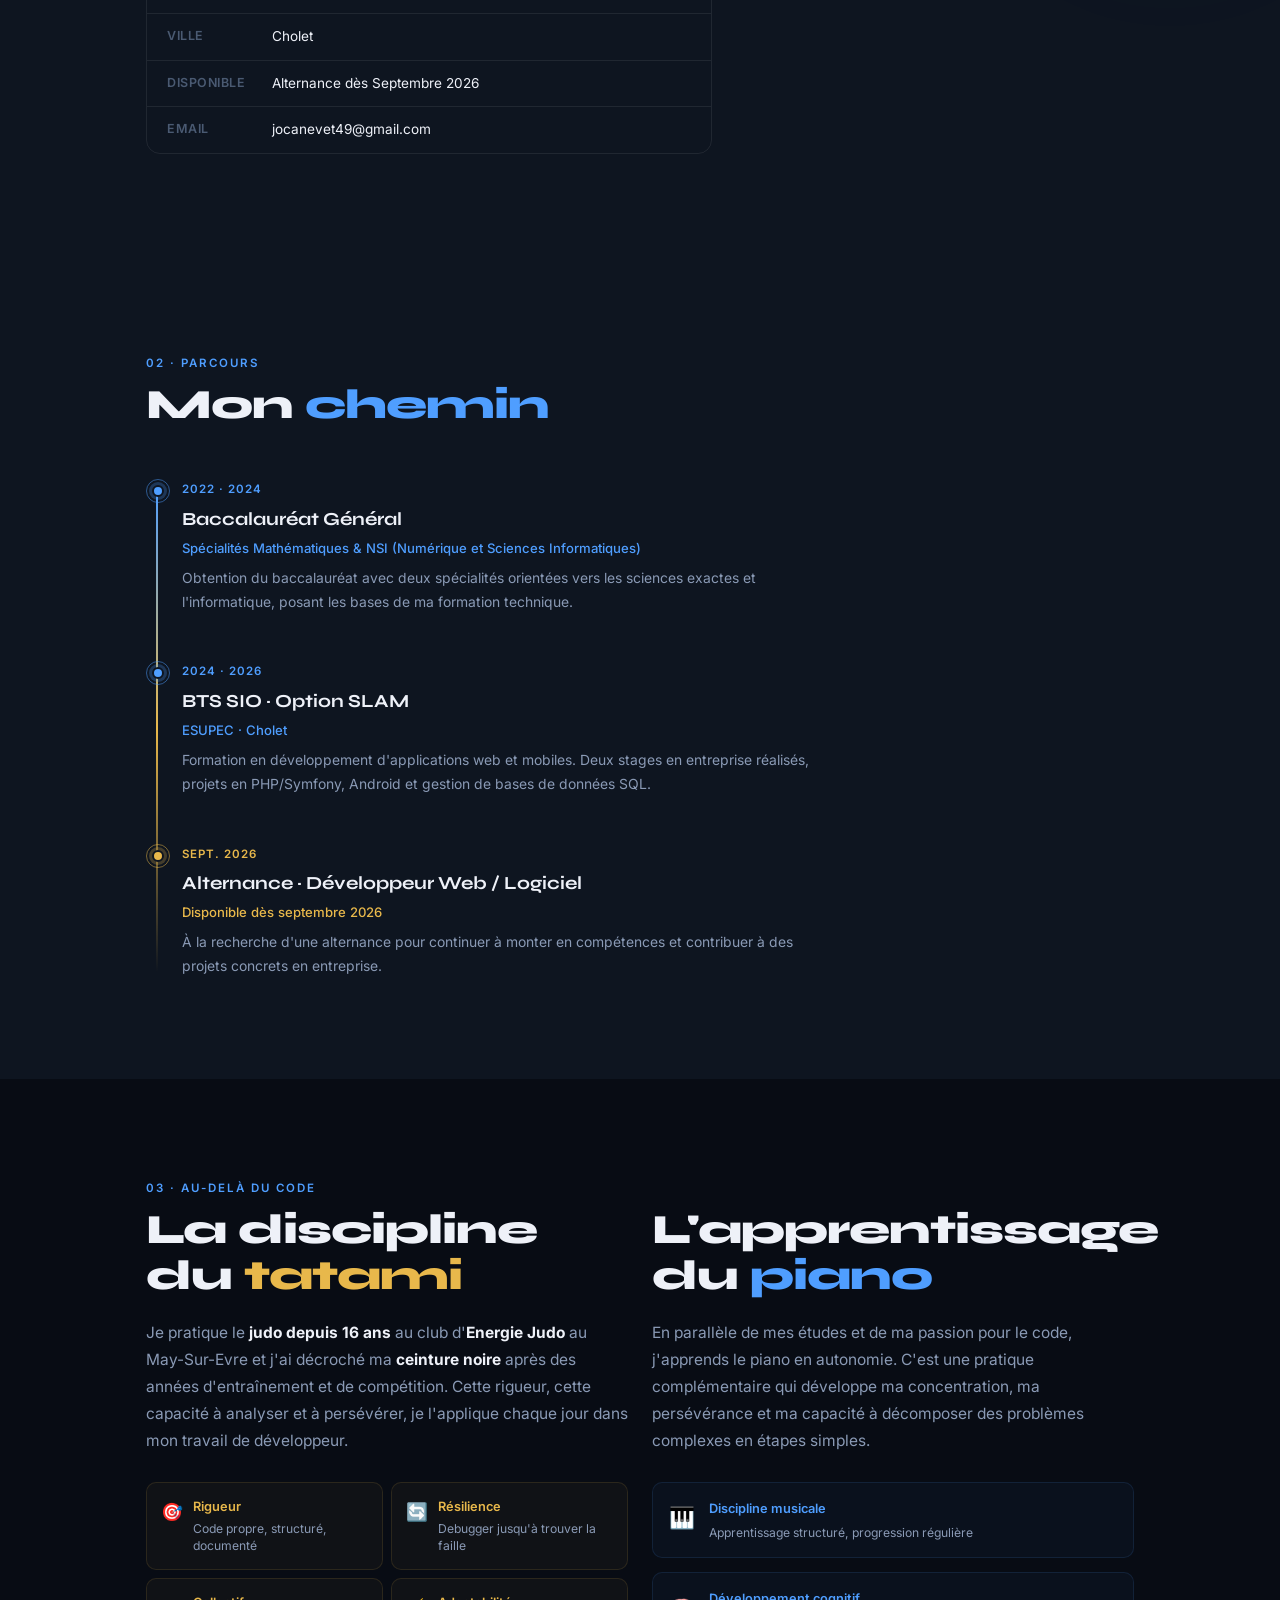
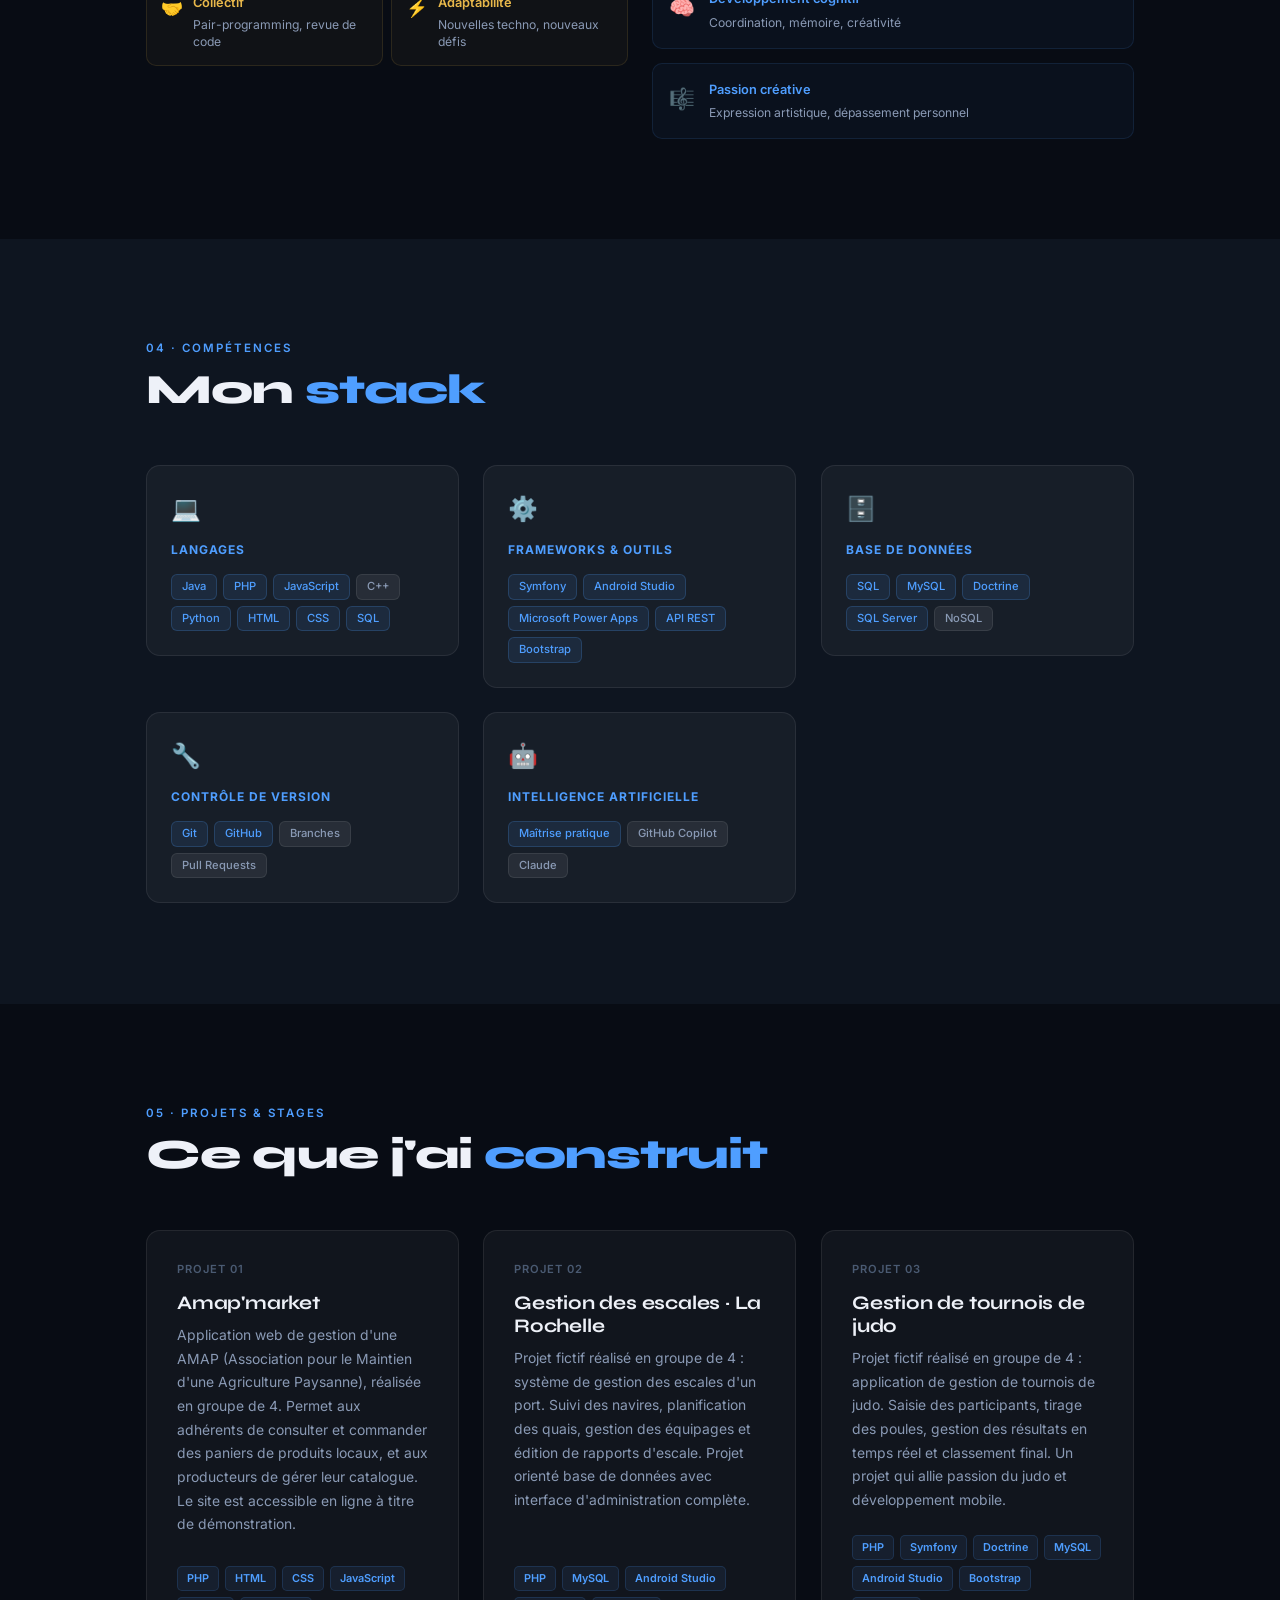
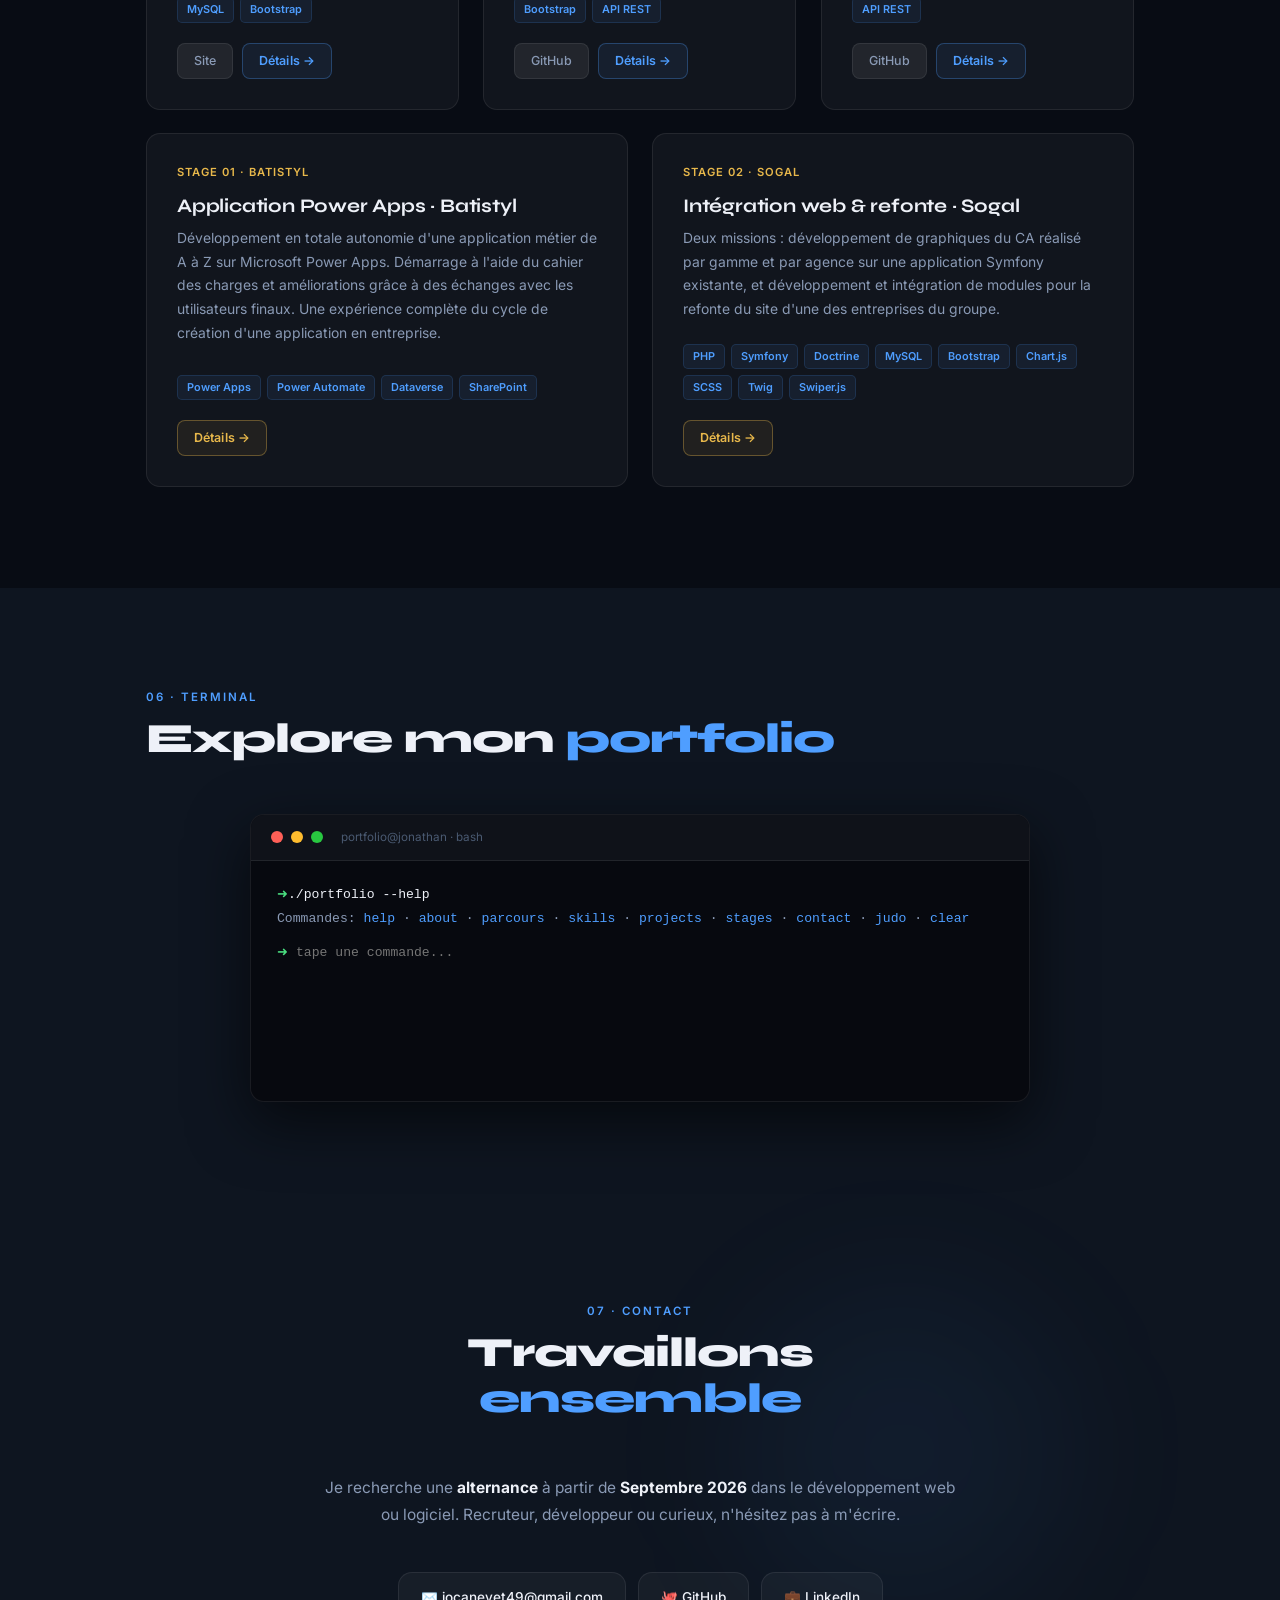
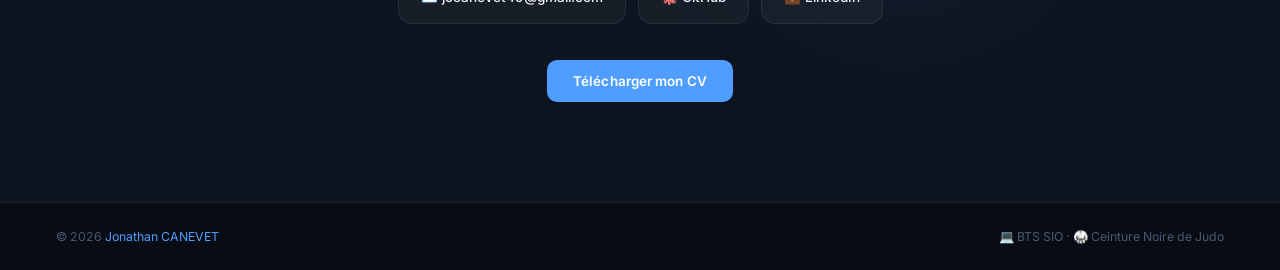
==== commit d52aa2db: "Modifs avant entretien" ====
--- a/index.html
+++ b/index.html
@@ -20,7 +20,7 @@
             </button>
             <div class="collapse navbar-collapse" id="navMenu">
                 <div class="nav-links ms-auto">
-                    <a href="#about">À propos</a><a href="#parcours">Parcours</a><a href="#judo">Judo</a><a href="#skills">Compétences</a><a href="#projects">Projets</a><a href="#terminal">Terminal</a><a href="#veille">Veille</a><a href="#contact">Contact</a><a href="#tableau">Tableau</a><button id="theme-btn" title="Changer le thème">🌙</button>
+                    <a href="#about">À propos</a><a href="#parcours">Parcours</a><a href="#judo">Judo</a><a href="#skills">Compétences</a><a href="#projects">Projets</a><a href="#terminal">Terminal</a><a href="#contact">Contact</a><button id="theme-btn" title="Changer le thème">🌙</button>
                 </div>
             </div>
         </div>
@@ -40,7 +40,7 @@
                     <div class="photo-frame">
                         <div class="photo-glow"></div>
                         <div class="photo-inner">
-                            <img src="photo_index.png" alt="Jonathan CANEVET" style="width:100%; height:100%; object-fit:cover; border-radius:14px;">
+                            <img src="img/photo_index.png" alt="Jonathan CANEVET" style="width:100%; height:100%; object-fit:cover; border-radius:14px;">
                         </div>
                         <div class="judo-float">
                             <span class="judo-float-text">🥋 Ceinture Noire Judo</span>
@@ -225,7 +225,7 @@
                     <div class="skill-card reveal d1">
                         <div class="skill-icon">⚙️</div>
                         <div class="skill-name">Frameworks & Outils</div>
-                        <div class="tags"><span class="tag hi">Symfony</span><span class="tag hi">Android Studio</span><span class="tag hi">Microsoft Power Apps</span><span class="tag hi">REST API</span><span class="tag hi">Bootstrap</span></div>
+                        <div class="tags"><span class="tag hi">Symfony</span><span class="tag hi">Android Studio</span><span class="tag hi">Microsoft Power Apps</span><span class="tag hi">API REST</span><span class="tag hi">Bootstrap</span></div>
                     </div>
                 </div>
                 <div class="col-12 col-md-6 col-lg-4">
@@ -272,7 +272,7 @@
                         <div class="proj-idx">Projet 02</div>
                         <h3 class="proj-title">Gestion des escales · La Rochelle</h3>
                         <p class="proj-desc">Projet fictif réalisé en groupe de 4 : système de gestion des escales d'un port. Suivi des navires, planification des quais, gestion des équipages et édition de rapports d'escale. Projet orienté base de données avec interface d'administration complète.</p>
-                        <div class="proj-stack"><span class="proj-tag">PHP</span><span class="proj-tag">MySQL</span><span class="proj-tag">Android Studio</span><span class="proj-tag">Bootstrap</span><span class="proj-tag">REST API</span></div>
+                        <div class="proj-stack"><span class="proj-tag">PHP</span><span class="proj-tag">MySQL</span><span class="proj-tag">Android Studio</span><span class="proj-tag">Bootstrap</span><span class="proj-tag">API REST</span></div>
                         <div class="proj-links"><a href="https://github.com/azevan230/PPE3" target="_blank" class="p-link">GitHub</a><button class="proj-detail-btn" data-project="proj2">Détails →</button></div>
                     </div>
                 </div>
@@ -280,8 +280,8 @@
                     <div class="proj-card reveal d2 h-100" data-project="proj3">
                         <div class="proj-idx">Projet 03</div>
                         <h3 class="proj-title">Gestion de tournois de judo</h3>
-                        <p class="proj-desc">Projet fictif réalisé en groupe de 4 : application de gestion de tournois de judo. Saisie des participants, tirage des poules, gestion des résultats en temps réel et classement final automatique. Un projet qui allie passion du judo et développement mobile.</p>
-                        <div class="proj-stack"><span class="proj-tag">PHP</span><span class="proj-tag">Symfony</span><span class="proj-tag">Doctrine</span><span class="proj-tag">MySQL</span><span class="proj-tag">Android Studio</span><span class="proj-tag">Bootstrap</span><span class="proj-tag">REST API</span></div>
+                        <p class="proj-desc">Projet fictif réalisé en groupe de 4 : application de gestion de tournois de judo. Saisie des participants, tirage des poules, gestion des résultats en temps réel et classement final. Un projet qui allie passion du judo et développement mobile.</p>
+                        <div class="proj-stack"><span class="proj-tag">PHP</span><span class="proj-tag">Symfony</span><span class="proj-tag">Doctrine</span><span class="proj-tag">MySQL</span><span class="proj-tag">Android Studio</span><span class="proj-tag">Bootstrap</span><span class="proj-tag">API REST</span></div>
                         <div class="proj-links"><a href="https://github.com/dootod/tournois-app-web" target="_blank" class="p-link">GitHub</a><button class="proj-detail-btn" data-project="proj3">Détails →</button></div>
                     </div>
                 </div>
@@ -289,7 +289,7 @@
                     <div class="proj-card reveal stage-card h-100" data-project="stage1">
                         <div class="proj-idx stage-badge">Stage 01 · Batistyl</div>
                         <h3 class="proj-title">Application Power Apps · Batistyl</h3>
-                        <p class="proj-desc">Développement en totale autonomie d'une application métier de A à Z sur Microsoft Power Apps. Recueil des besoins, conception, développement et déploiement. Une expérience complète du cycle de vie d'une application en entreprise.</p>
+                        <p class="proj-desc">Développement en totale autonomie d'une application métier de A à Z sur Microsoft Power Apps. Démarrage à l'aide du cahier des charges et améliorations grâce à des échanges avec les utilisateurs finaux. Une expérience complète du cycle de création d'une application en entreprise.</p>
                         <div class="proj-stack"><span class="proj-tag">Power Apps</span><span class="proj-tag">Power Automate</span><span class="proj-tag">Dataverse</span><span class="proj-tag">SharePoint</span></div>
                         <div class="proj-links"><button class="proj-detail-btn" data-project="stage1">Détails →</button></div>
                     </div>
@@ -298,7 +298,7 @@
                     <div class="proj-card reveal d1 stage-card h-100" data-project="stage2">
                         <div class="proj-idx stage-badge">Stage 02 · Sogal</div>
                         <h3 class="proj-title">Intégration web & refonte · Sogal</h3>
-                        <p class="proj-desc">Deux missions : développement de tableaux de bord de suivi du CA par gamme et par agence sur une application Symfony existante, et développement de modules front-end pour la refonte du site vitrine.</p>
+                        <p class="proj-desc">Deux missions : développement de graphiques du CA réalisé par gamme et par agence sur une application Symfony existante, et développement et intégration de modules pour la refonte du site d'une des entreprises du groupe.</p>
                         <div class="proj-stack"><span class="proj-tag">PHP</span><span class="proj-tag">Symfony</span><span class="proj-tag">Doctrine</span><span class="proj-tag">MySQL</span><span class="proj-tag">Bootstrap</span><span class="proj-tag">Chart.js</span><span class="proj-tag">SCSS</span><span class="proj-tag">Twig</span><span class="proj-tag">Swiper.js</span></div>
                         <div class="proj-links"><button class="proj-detail-btn" data-project="stage2">Détails →</button></div>
                     </div>
@@ -318,182 +318,22 @@
                     <div class="tdot g"></div><span class="tbar-title">portfolio@jonathan · bash</span></div>
                 <div class="term-body" id="term-body">
                     <div class="tl"><span class="tp">➜</span><span class="tc">./portfolio --help</span></div>
-                    <div class="tl to">Commandes: <span class="tk">help</span> · <span class="tk">about</span> · <span class="tk">parcours</span> · <span class="tk">skills</span> · <span class="tk">projects</span> · <span class="tk">stages</span> · <span class="tk">contact</span> · <span class="tk">judo</span> · <span class="tk">veille</span> · <span class="tk">clear</span></div>
+                    <div class="tl to">Commandes: <span class="tk">help</span> · <span class="tk">about</span> · <span class="tk">parcours</span> · <span class="tk">skills</span> · <span class="tk">projects</span> · <span class="tk">stages</span> · <span class="tk">contact</span> · <span class="tk">judo</span> · <span class="tk">clear</span></div>
                     <div id="term-out"></div>
                     <div class="term-input-row"><span class="tp">➜</span><input id="term-input" type="text" placeholder="tape une commande..." autocomplete="off" spellcheck="false" /></div>
                 </div>
             </div>
         </div>
     </section>
-    <!-- VEILLE -->
-    <section id="veille">
-        <div class="section-wrap">
-            <p class="s-label reveal">07 · Veille Informatique</p>
-            <h2 class="s-title reveal">Ma <em>veille</em> sur Symfony</h2>
-            <div class="veille-tabs reveal">
-                <button class="veille-tab active" data-tab="p1">P1 · Méthode</button>
-                <button class="veille-tab" data-tab="p2">P2 · Documents</button>
-                <button class="veille-tab" data-tab="p3">P3 · Synthèse</button>
-            </div>
-            <!-- P1 -->
-            <div class="veille-panel active" id="veille-p1">
-                <div class="veille-container">
-                    <div class="veille-content reveal">
-                        <div class="veille-card">
-                            <div class="veille-icon">🔔</div>
-                            <div class="veille-main">
-                                <h3 class="veille-title">Veille Structurée via Google Alerts</h3>
-                                <p class="veille-description">Je maintiens une veille technologique active et efficace via <strong>Google Alerts</strong>, un outil simple mais puissant qui me notifie automatiquement des nouveautés pertinentes. Plutôt que de consulter manuellement des sources, je laisse les alertes venir à moi, me permettant de rester informé sans effort.</p>
-                                <div class="alerts-list">
-                                    <div class="alert-item">
-                                        <span class="alert-badge">Symfony</span>
-                                        <span class="alert-term">"Symfony framework" · "Symfony release" · "Symfony security"</span>
-                                        <span class="alert-freq">Quotidienne</span>
-                                    </div>
-                                    <div class="alert-item">
-                                        <span class="alert-badge">PHP</span>
-                                        <span class="alert-term">"PHP 8" · "PHP news" · "PHP best practices"</span>
-                                        <span class="alert-freq">Quotidienne</span>
-                                    </div>
-                                    <div class="alert-item">
-                                        <span class="alert-badge">Sécurité</span>
-                                        <span class="alert-term">"web security PHP" · "PHP vulnerability" · "web framework security"</span>
-                                        <span class="alert-freq">À la demande</span>
-                                    </div>
-                                </div>
-                                <p class="veille-benefit"><strong>Bénéfices :</strong> Je reçois uniquement les informations pertinentes filtrées par Google, je peux consulter à mon rythme, et je reste toujours à jour sur les évolutions majeures de mes technologies.</p>
-                            </div>
-                        </div>
-                    </div>
-                </div>
-            </div>
-            <!-- P2 -->
-            <div class="veille-panel" id="veille-p2">
-                <div class="veille-docs-list">
-                    <div class="veille-doc-item">
-                        <div class="veille-doc-header">
-                            <span class="veille-doc-category">Release</span>
-                            <span class="veille-doc-date">Novembre 2024</span>
-                        </div>
-                        <div class="veille-doc-title">PHP 8.4 — Nouvelles fonctionnalités</div>
-                        <div class="veille-doc-source">php.net</div>
-                        <div class="veille-doc-summary">Introduction des <strong>property hooks</strong> (getters/setters déclaratifs directement sur les propriétés), de la <strong>visibilité asymétrique</strong> (<code>public/private(set)</code>), d'un nouveau parser HTML5 natif, et des fonctions <code>array_find()</code> et <code>array_find_key()</code>.</div>
-                    </div>
-                    <div class="veille-doc-item">
-                        <div class="veille-doc-header">
-                            <span class="veille-doc-category">Release</span>
-                            <span class="veille-doc-date">Novembre 2024</span>
-                        </div>
-                        <div class="veille-doc-title">Symfony 7.2 Released</div>
-                        <div class="veille-doc-source">symfony.com</div>
-                        <div class="veille-doc-summary">Nouvelle version avec des améliorations du composant Security, nouvelles fonctionnalités de routing et d'injection de dépendances. Requiert <strong>PHP 8.2 minimum</strong>.</div>
-                    </div>
-                    <div class="veille-doc-item">
-                        <div class="veille-doc-header">
-                            <span class="veille-doc-category">Release</span>
-                            <span class="veille-doc-date">Mai 2024</span>
-                        </div>
-                        <div class="veille-doc-title">Symfony 7.1 Released</div>
-                        <div class="veille-doc-source">symfony.com</div>
-                        <div class="veille-doc-summary">Introduction de l'attribut <strong>#[AsEventListener]</strong>, améliorations du composant Clock, nouveau composant <strong>ObjectMapper</strong>, et nombreuses améliorations de performance et d'ergonomie développeur.</div>
-                    </div>
-                    <div class="veille-doc-item">
-                        <div class="veille-doc-header">
-                            <span class="veille-doc-category">Release</span>
-                            <span class="veille-doc-date">Décembre 2023</span>
-                        </div>
-                        <div class="veille-doc-title">PHP 8.3 — Nouveautés</div>
-                        <div class="veille-doc-source">php.net</div>
-                        <div class="veille-doc-summary">Apport des <strong>constantes de classe typées</strong>, de la fonction <code>json_validate()</code>, de l'attribut <strong>#[Override]</strong> pour documenter les surcharges, et de l'accès dynamique aux constantes de classe.</div>
-                    </div>
-                    <div class="veille-doc-item">
-                        <div class="veille-doc-header">
-                            <span class="veille-doc-category security">Sécurité</span>
-                            <span class="veille-doc-date">2024</span>
-                        </div>
-                        <div class="veille-doc-title">Symfony Security Advisories 2024</div>
-                        <div class="veille-doc-source">symfony.com/security</div>
-                        <div class="veille-doc-summary">Plusieurs avis de sécurité publiés en 2024, notamment des correctifs pour des vulnérabilités de type <strong>CSRF bypass</strong> et des failles d'injection dans les composants Validator, HttpFoundation et Security.</div>
-                    </div>
-                    <div class="veille-doc-item">
-                        <div class="veille-doc-header">
-                            <span class="veille-doc-category pratiques">Pratiques</span>
-                            <span class="veille-doc-date">2024</span>
-                        </div>
-                        <div class="veille-doc-title">PHP The Right Way</div>
-                        <div class="veille-doc-source">phptherightway.com</div>
-                        <div class="veille-doc-summary">Guide communautaire maintenu à jour sur les bonnes pratiques PHP : normes de codage PSR, gestion des dépendances avec Composer, tests unitaires avec PHPUnit, et recommandations de sécurité modernes.</div>
-                    </div>
-                </div>
-            </div>
-            <!-- P3 -->
-            <div class="veille-panel" id="veille-p3">
-                <div class="veille-synthesis">
-                    <p class="veille-synthesis-intro">Ma veille sur <strong>Symfony et PHP</strong> sur la période 2024-2026 met en évidence une évolution cohérente et ambitieuse de l'écosystème, orientée vers plus d'expressivité, de sécurité et de performance.</p>
-                    <div class="veille-themes">
-                        <div class="veille-theme-item">
-                            <span class="veille-theme-icon">⚡</span>
-                            <div>
-                                <div class="veille-theme-title">PHP évolue vers un typage plus fort et plus expressif</div>
-                                <div class="veille-theme-text">PHP 8.3 introduit les <strong>constantes de classe typées</strong> et l'attribut <strong>#[Override]</strong>. PHP 8.4 va encore plus loin avec les <strong>property hooks</strong> (accesseurs déclaratifs sur les propriétés) et la <strong>visibilité asymétrique</strong>. Ces évolutions rapprochent PHP des langages fortement typés comme TypeScript ou Kotlin.</div>
-                            </div>
-                        </div>
-                        <div class="veille-theme-item">
-                            <span class="veille-theme-icon">🔗</span>
-                            <div>
-                                <div class="veille-theme-title">Symfony s'aligne étroitement sur les versions PHP modernes</div>
-                                <div class="veille-theme-text">Symfony 7.x exige <strong>PHP 8.2 minimum</strong>, tirant pleinement parti des attributs PHP, des enums et des readonly properties. Cette stratégie assure une codebase plus saine et incite les développeurs à adopter rapidement les nouvelles fonctionnalités.</div>
-                            </div>
-                        </div>
-                        <div class="veille-theme-item">
-                            <span class="veille-theme-icon">🔒</span>
-                            <div>
-                                <div class="veille-theme-title">La sécurité reste une priorité constante</div>
-                                <div class="veille-theme-text">L'équipe Symfony publie régulièrement des <strong>avis de sécurité</strong>. En 2024, plusieurs CVEs ont été corrigés dans les composants Security, HttpFoundation et Validator. Il est crucial de maintenir ses dépendances à jour et de suivre les bulletins via <strong>Google Alerts</strong>.</div>
-                            </div>
-                        </div>
-                        <div class="veille-theme-item">
-                            <span class="veille-theme-icon">🌐</span>
-                            <div>
-                                <div class="veille-theme-title">L'écosystème Symfony UX s'enrichit</div>
-                                <div class="veille-theme-text">Symfony UX (Turbo, Stimulus, LiveComponent, TwigComponent) continue de se développer, permettant de créer des interfaces réactives sans quitter l'écosystème Symfony/Twig. Cette approche réduit la complexité en évitant un framework JavaScript séparé.</div>
-                            </div>
-                        </div>
-                        <div class="veille-theme-item">
-                            <span class="veille-theme-icon">📌</span>
-                            <div>
-                                <div class="veille-theme-title">Recommandation pour les nouveaux projets</div>
-                                <div class="veille-theme-text">Pour un projet en production stable, <strong>Symfony 6.4 LTS</strong> (support jusqu'en novembre 2027) est le choix le plus sûr. Pour les nouveaux projets avec PHP 8.2+, <strong>Symfony 7.x</strong> apporte les dernières fonctionnalités. Dans les deux cas, l'adoption des <strong>attributs PHP</strong> pour la configuration (routes, services, commandes) est recommandée.</div>
-                            </div>
-                        </div>
-                    </div>
-                </div>
-            </div>
-        </div>
-    </section>
     <!-- CONTACT -->
     <section id="contact">
         <div class="section-wrap">
             <div class="contact-inner">
-                <p class="s-label reveal">08 · Contact</p>
+                <p class="s-label reveal">07 · Contact</p>
                 <h2 class="s-title reveal">Travaillons <em>ensemble</em></h2>
                 <p class="contact-lead reveal">Je recherche une <strong>alternance</strong> à partir de <strong>Septembre 2026</strong> dans le développement web ou logiciel. Recruteur, développeur ou curieux, n'hésitez pas à m'écrire. </p>
                 <div class="contact-cards reveal"><a href="mailto:jocanevet49@gmail.com" class="c-card">✉️ jocanevet49@gmail.com</a><a href="https://github.com/Jonathan-can" target="_blank" class="c-card">🐙 GitHub</a><a href="https://www.linkedin.com/in/jonathan-canevet-a6398a3a8" target="_blank" class="c-card">💼 LinkedIn</a></div>
                 <a href="CANEVET Jonathan.pdf" download class="btn btn-primary reveal">Télécharger mon CV</a>
-            </div>
-        </div>
-    </section>
-    <!-- TABLEAU -->
-    <section id="tableau">
-        <div class="section-wrap">
-            <p class="s-label reveal">09 · Tableau de suivi</p>
-            <h2 class="s-title reveal">Mon <em>tableau</em></h2>
-            <div class="sheets-link-wrap reveal">
-                <a href="tableau.html" target="_blank" rel="noopener" class="sheets-btn">
-                    <span class="sheets-btn-icon">📊</span>
-                    <span class="sheets-btn-label">Voir le tableau de suivi</span>
-                    <span class="sheets-btn-arrow">↗</span>
-                </a>
             </div>
         </div>
     </section>
--- a/style.css
+++ b/style.css
@@ -929,7 +929,7 @@
     font-family: var(--font-disp);
     font-size: 1.15rem;
     font-weight: 700;
-    color: var(--text-1);
+    color: var(--text);
     margin-bottom: 4px;
 }
 
@@ -1432,135 +1432,6 @@
 }
 
 
-/* VEILLE */
-
-#veille {
-    background: var(--bg);
-}
-
-.veille-container {
-    display: flex;
-    justify-content: center;
-}
-
-.veille-content {
-    width: 100%;
-    max-width: 850px;
-}
-
-.veille-card {
-    background: linear-gradient(135deg, rgba(79, 158, 255, .05), rgba(79, 158, 255, .02));
-    border: 1.5px solid rgba(79, 158, 255, .2);
-    border-radius: 18px;
-    padding: 48px;
-    display: flex;
-    gap: 32px;
-    transition: all .3s;
-}
-
-.veille-card:hover {
-    border-color: rgba(79, 158, 255, .35);
-    box-shadow: 0 12px 48px rgba(79, 158, 255, .1);
-}
-
-.veille-icon {
-    font-size: 3.5rem;
-    flex-shrink: 0;
-    animation: pulse 2.5s infinite;
-}
-
-.veille-main {
-    flex: 1;
-}
-
-.veille-title {
-    font-family: var(--font-disp);
-    font-size: 1.5rem;
-    font-weight: 800;
-    color: var(--accent);
-    margin-bottom: 16px;
-    letter-spacing: -.3px;
-}
-
-.veille-description {
-    font-size: .97rem;
-    color: var(--text-2);
-    line-height: 1.8;
-    margin-bottom: 32px;
-}
-
-.veille-description strong {
-    color: var(--text);
-    font-weight: 600;
-}
-
-.alerts-list {
-    display: flex;
-    flex-direction: column;
-    gap: 16px;
-    margin-bottom: 28px;
-    padding: 24px;
-    background: var(--surface);
-    border-radius: 12px;
-    border: 1px solid var(--border);
-}
-
-.alert-item {
-    display: grid;
-    grid-template-columns: 85px 1fr 120px;
-    gap: 16px;
-    align-items: center;
-    padding: 14px 0;
-    border-bottom: 1px solid var(--border);
-}
-
-.alert-item:last-child {
-    border-bottom: none;
-    padding-bottom: 0;
-}
-
-.alert-badge {
-    font-size: .78rem;
-    font-weight: 700;
-    text-transform: uppercase;
-    color: var(--accent);
-    background: rgba(79, 158, 255, .1);
-    padding: 6px 12px;
-    border-radius: 8px;
-    letter-spacing: .5px;
-    display: inline-block;
-}
-
-.alert-term {
-    font-size: .85rem;
-    color: var(--text-2);
-    font-family: 'Courier New', monospace;
-    line-height: 1.5;
-}
-
-.alert-freq {
-    font-size: .75rem;
-    font-weight: 600;
-    color: var(--text-3);
-    text-align: right;
-    text-transform: uppercase;
-    letter-spacing: .5px;
-}
-
-.veille-benefit {
-    font-size: .9rem;
-    color: var(--text-2);
-    line-height: 1.7;
-    padding: 16px;
-    background: rgba(79, 158, 255, .03);
-    border-left: 3px solid var(--accent);
-    border-radius: 6px;
-}
-
-.veille-benefit strong {
-    color: var(--accent);
-    font-weight: 600;
-}
 
 
 /* RESPONSIVE */
@@ -1605,33 +1476,6 @@
     .c-card {
         width: 100%;
         text-align: center;
-    }
-
-    /* Veille */
-    .veille-card {
-        flex-direction: column;
-        gap: 20px;
-        padding: 24px 18px;
-    }
-    .veille-icon {
-        font-size: 2.5rem;
-    }
-    .alerts-list {
-        padding: 14px;
-    }
-    .alert-item {
-        grid-template-columns: 1fr;
-        gap: 6px;
-        padding: 12px 0;
-    }
-    .alert-freq {
-        text-align: left;
-    }
-    .veille-title {
-        font-size: 1.2rem;
-    }
-    .veille-description {
-        font-size: .9rem;
     }
 
     /* Footer */
@@ -1644,52 +1488,6 @@
 }
 
 
-/* TABLEAU GOOGLE SHEETS */
-
-#tableau {
-    background: var(--bg);
-}
-
-.sheets-link-wrap {
-    display: flex;
-    justify-content: center;
-}
-
-.sheets-btn {
-    display: inline-flex;
-    align-items: center;
-    gap: 14px;
-    padding: 18px 36px;
-    background: var(--surface);
-    border: 1px solid var(--border);
-    border-radius: var(--radius);
-    color: var(--text);
-    font-size: 1rem;
-    font-weight: 500;
-    transition: all .25s;
-    text-decoration: none;
-}
-
-.sheets-btn:hover {
-    border-color: var(--accent);
-    color: var(--accent);
-    transform: translateY(-3px);
-    box-shadow: 0 8px 32px rgba(79,158,255,.15);
-    background: rgba(79,158,255,.06);
-}
-
-.sheets-btn-icon { font-size: 1.4rem; }
-
-.sheets-btn-arrow {
-    font-size: 1rem;
-    opacity: .6;
-    transition: transform .2s, opacity .2s;
-}
-
-.sheets-btn:hover .sheets-btn-arrow {
-    transform: translate(3px, -3px);
-    opacity: 1;
-}
 
 
 /* ═══════════════════════════════════════════
@@ -2258,172 +2056,3 @@
     line-height: 1.6;
 }
 
-/* Veille tabs */
-.veille-tabs {
-    display: flex;
-    gap: 4px;
-    margin-bottom: 36px;
-    border-bottom: 1px solid var(--border);
-}
-
-.veille-tab {
-    padding: 10px 22px;
-    border: none;
-    border-bottom: 2px solid transparent;
-    background: none;
-    color: var(--text-2);
-    cursor: pointer;
-    font-size: .84rem;
-    font-weight: 600;
-    margin-bottom: -1px;
-    transition: color .2s, border-color .2s;
-    letter-spacing: .2px;
-}
-
-.veille-tab:hover { color: var(--text); }
-.veille-tab.active { color: var(--accent); border-bottom-color: var(--accent); }
-
-.veille-panel { display: none; }
-.veille-panel.active { display: block; }
-
-/* Veille P2 — documents */
-.veille-docs-list {
-    display: flex;
-    flex-direction: column;
-    gap: 14px;
-    max-width: 850px;
-    margin: 0 auto;
-}
-
-.veille-doc-item {
-    background: var(--surface);
-    border: 1px solid var(--border);
-    border-radius: 12px;
-    padding: 20px 24px;
-    transition: border-color .25s, transform .25s;
-}
-
-.veille-doc-item:hover {
-    border-color: rgba(79,158,255,.3);
-    transform: translateX(4px);
-}
-
-.veille-doc-header {
-    display: flex;
-    justify-content: space-between;
-    align-items: center;
-    margin-bottom: 8px;
-}
-
-.veille-doc-category {
-    font-size: .68rem;
-    font-weight: 700;
-    letter-spacing: 1px;
-    text-transform: uppercase;
-    color: var(--accent);
-    background: rgba(79,158,255,.1);
-    padding: 3px 10px;
-    border-radius: 6px;
-}
-
-.veille-doc-category.security { color: #f87171; background: rgba(248,113,113,.1); }
-.veille-doc-category.pratiques { color: var(--judo); background: rgba(232,184,75,.1); }
-
-.veille-doc-date {
-    font-size: .75rem;
-    color: var(--text-3);
-    font-weight: 500;
-}
-
-.veille-doc-title {
-    font-weight: 700;
-    font-size: .95rem;
-    color: var(--text);
-    margin-bottom: 4px;
-}
-
-.veille-doc-source {
-    font-size: .75rem;
-    color: var(--accent);
-    margin-bottom: 8px;
-    font-family: 'Courier New', monospace;
-}
-
-.veille-doc-summary {
-    font-size: .85rem;
-    color: var(--text-2);
-    line-height: 1.65;
-}
-
-.veille-doc-summary strong { color: var(--text); }
-.veille-doc-summary code {
-    font-family: 'Courier New', monospace;
-    font-size: .82em;
-    color: var(--accent);
-    background: rgba(79,158,255,.08);
-    padding: 1px 5px;
-    border-radius: 4px;
-}
-
-/* Veille P3 — synthèse */
-.veille-synthesis {
-    max-width: 850px;
-    margin: 0 auto;
-}
-
-.veille-synthesis-intro {
-    font-size: .97rem;
-    color: var(--text-2);
-    line-height: 1.8;
-    margin-bottom: 28px;
-    padding: 20px 24px;
-    background: linear-gradient(135deg, rgba(79,158,255,.05), rgba(79,158,255,.02));
-    border: 1px solid rgba(79,158,255,.15);
-    border-left: 3px solid var(--accent);
-    border-radius: 12px;
-}
-
-.veille-synthesis-intro strong { color: var(--text); }
-
-.veille-themes {
-    display: flex;
-    flex-direction: column;
-    gap: 14px;
-}
-
-.veille-theme-item {
-    background: var(--surface);
-    border: 1px solid var(--border);
-    border-radius: 12px;
-    padding: 20px 24px;
-    display: flex;
-    gap: 20px;
-    align-items: flex-start;
-    transition: border-color .25s;
-}
-
-.veille-theme-item:hover { border-color: rgba(79,158,255,.25); }
-
-.veille-theme-icon { font-size: 1.4rem; flex-shrink: 0; margin-top: 2px; }
-
-.veille-theme-title {
-    font-weight: 700;
-    font-size: .9rem;
-    color: var(--accent);
-    margin-bottom: 6px;
-}
-
-.veille-theme-text {
-    font-size: .875rem;
-    color: var(--text-2);
-    line-height: 1.7;
-}
-
-.veille-theme-text strong { color: var(--text); }
-
-@media (max-width: 767px) {
-    .veille-tabs { overflow-x: auto; gap: 0; }
-    .veille-tab { padding: 10px 14px; font-size: .8rem; white-space: nowrap; }
-    .veille-theme-item { flex-direction: column; gap: 8px; padding: 16px; }
-    .veille-doc-item { padding: 14px 16px; }
-}
